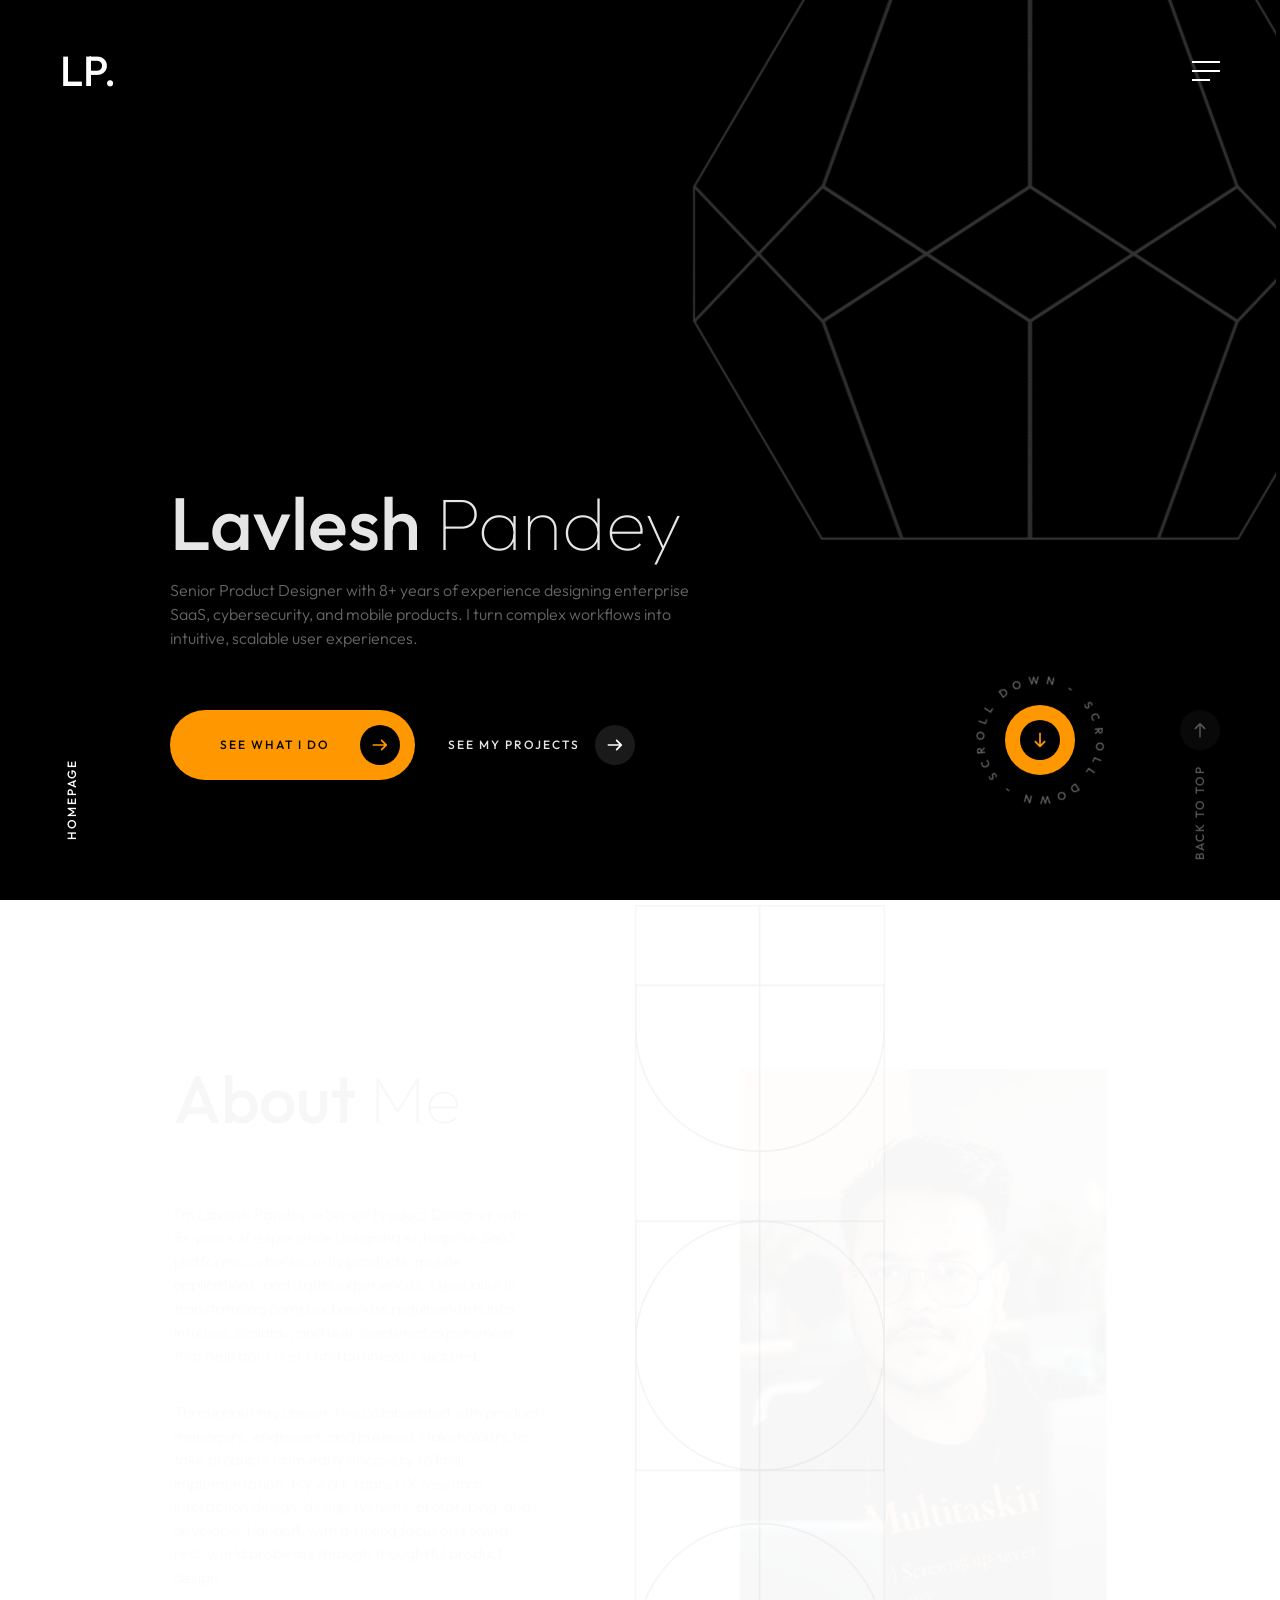
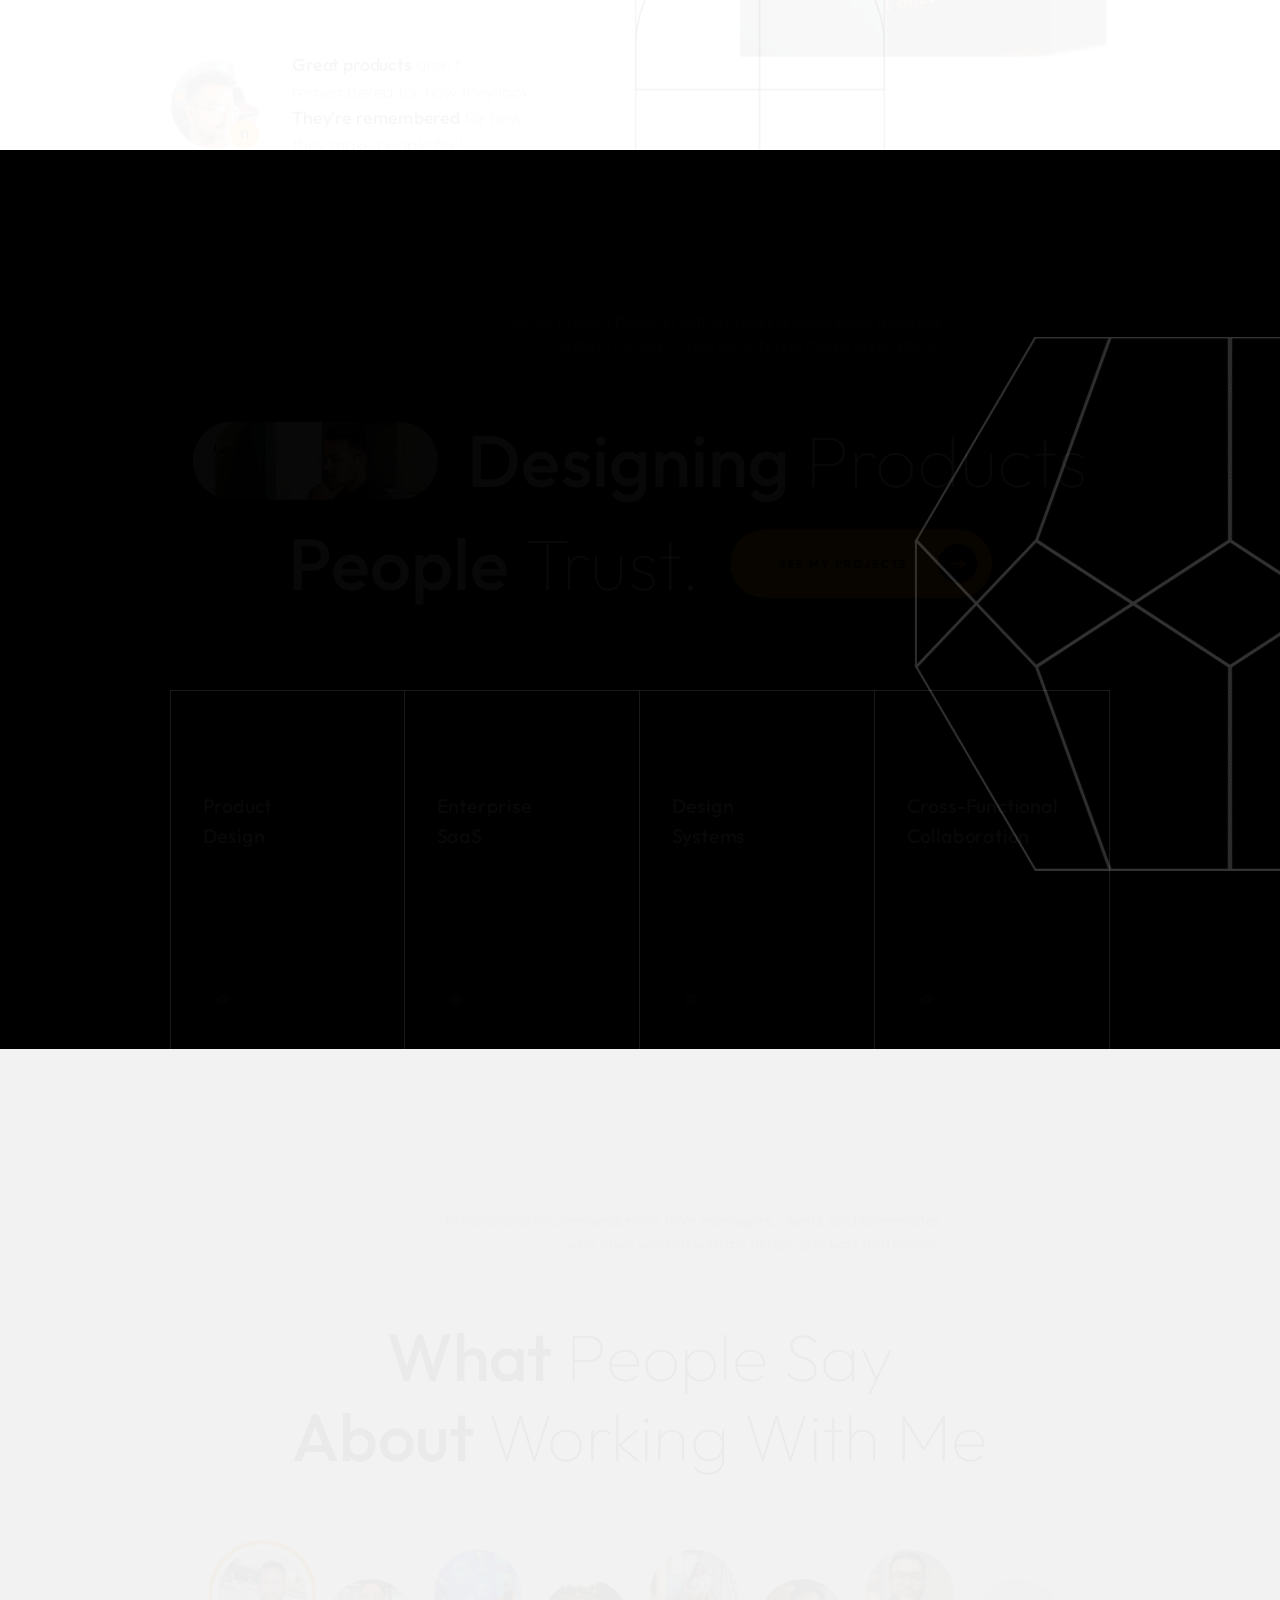
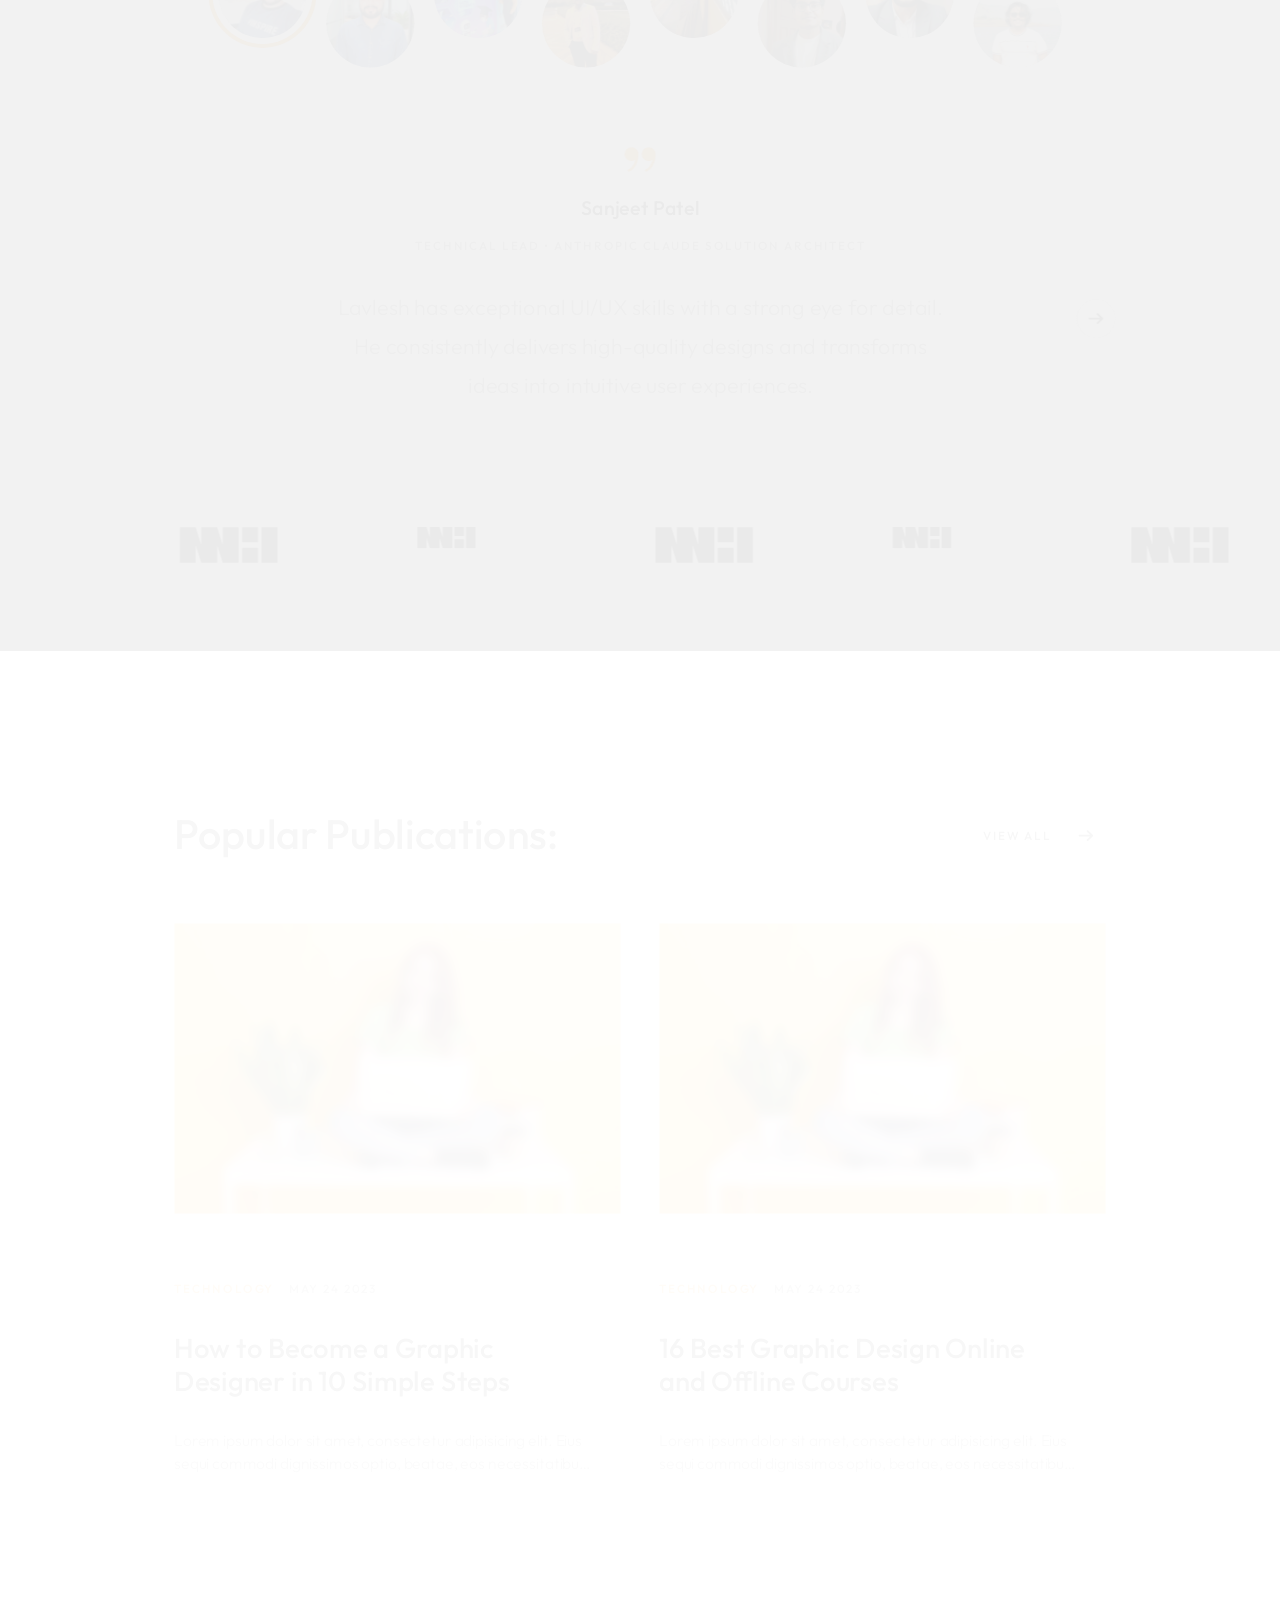
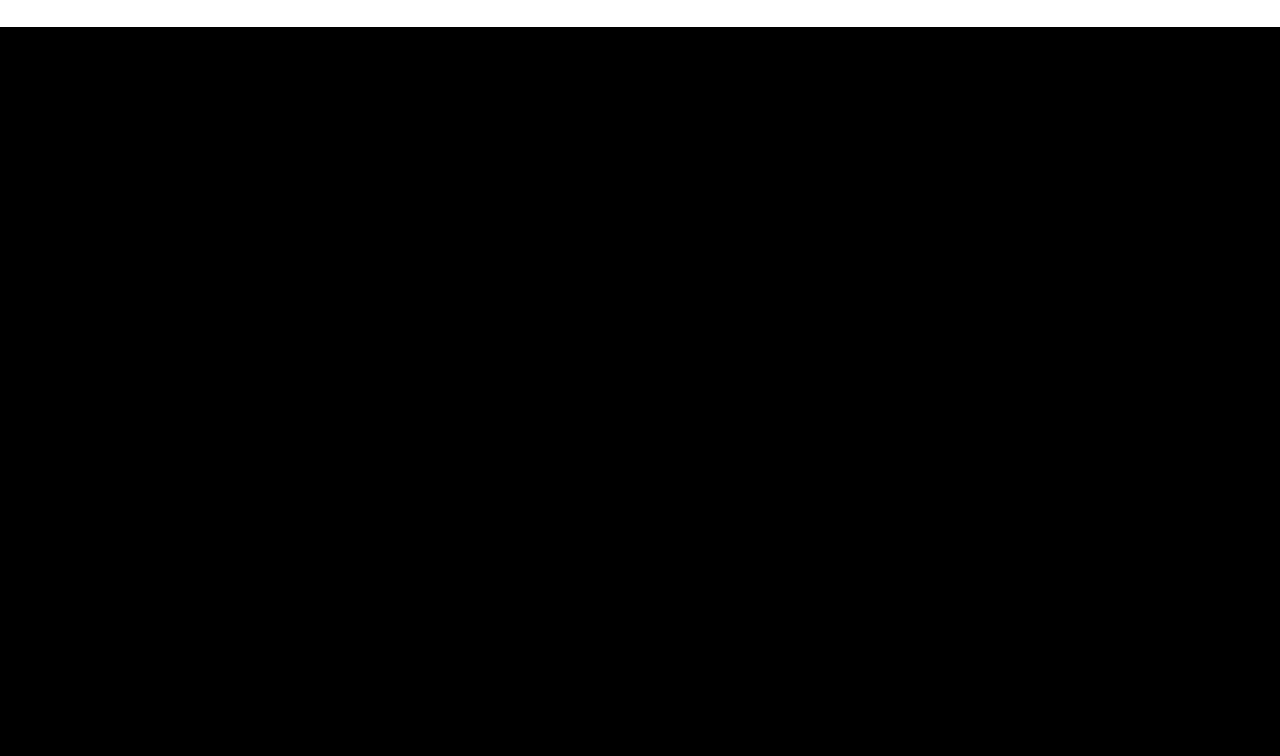
==== index.html @ 86b77606 "Updated portfolio" ====
<!DOCTYPE html>
<html lang="zxx">

<head>

    <meta charset="UTF-8">
    <meta name="viewport" content="width=device-width, initial-scale=1.0">
    <meta http-equiv="X-UA-Compatible" content="ie=edge">

    <!-- bootstrap grid css -->
    <link rel="stylesheet" href="css/plugins/bootstrap-grid.css">
    <!-- font awesome css -->
    <link rel="stylesheet" href="css/plugins/font-awesome.min.css">
    <!-- swiper css -->
    <link rel="stylesheet" href="css/plugins/swiper.min.css">
    <!-- fancybox css -->
    <link rel="stylesheet" href="css/plugins/fancybox.min.css">
    <!-- Lavlesh Pandey scss -->
    <link rel="stylesheet" href="css/style.css">
    <!-- page name -->
    <title>Lavlesh Pandey</title>

</head>

<body>

    <!-- wrapper -->
    <div class="mil-wrapper" id="top">

        <!-- cursor -->
        <div class="mil-ball">
            <span class="mil-icon-1">
                <svg viewBox="0 0 128 128">
                    <path d="M106.1,41.9c-1.2-1.2-3.1-1.2-4.2,0c-1.2,1.2-1.2,3.1,0,4.2L116.8,61H11.2l14.9-14.9c1.2-1.2,1.2-3.1,0-4.2	c-1.2-1.2-3.1-1.2-4.2,0l-20,20c-1.2,1.2-1.2,3.1,0,4.2l20,20c0.6,0.6,1.4,0.9,2.1,0.9s1.5-0.3,2.1-0.9c1.2-1.2,1.2-3.1,0-4.2	L11.2,67h105.5l-14.9,14.9c-1.2,1.2-1.2,3.1,0,4.2c0.6,0.6,1.4,0.9,2.1,0.9s1.5-0.3,2.1-0.9l20-20c1.2-1.2,1.2-3.1,0-4.2L106.1,41.9	z" />
                </svg>
            </span>
            <div class="mil-more-text">More</div>
            <div class="mil-choose-text">Сhoose</div>
        </div>
        <!-- cursor end -->

        <!-- preloader -->
        <!-- <div class="mil-preloader">
            <div class="mil-preloader-animation">
                <div class="mil-pos-abs mil-animation-1">
                    <p class="mil-h3 mil-muted mil-thin">Pioneering</p>
                    <p class="mil-h3 mil-muted">Creative</p>
                    <p class="mil-h3 mil-muted mil-thin">Excellence</p>
                </div>
                <div class="mil-pos-abs mil-animation-2">
                    <div class="mil-reveal-frame">
                        <p class="mil-reveal-box"></p>
                        <p class="mil-h3 mil-muted mil-thin">Lavlesh Pandey</p>
                    </div>
                </div>
            </div>
        </div> -->
        <!-- preloader end -->

        <!-- scrollbar progress -->
        <div class="mil-progress-track">
            <div class="mil-progress"></div>
        </div>
        <!-- scrollbar progress end -->

        <!-- menu -->
        <div class="mil-menu-frame">
            <!-- frame clone -->
            <div class="mil-frame-top">
                <a href="index.html" class="mil-logo">LP.</a>
                <div class="mil-menu-btn">
                    <span></span>
                </div>
            </div>
            <!-- frame clone end -->
            <div class="container">
                <div class="mil-menu-content">
                    <div class="row">
                        <div class="col-xl-5">

                            <nav class="mil-main-menu" id="swupMenu">
                                <ul>
                                    <li class="mil-has-children mil-active">
                                        <a href="#.">Homepage</a>
                                        <!-- <ul>
                                            <li><a href="index.html">Landing page</a></li>
                                            <li><a href="home-2.html">Personal</a></li>
                                            <li><a href="portfolio-3.html">Portfolio slider</a></li>
                                        </ul> -->
                                    </li>
                                    <li class="mil-has-children">
                                        <a href="portfolio-1.html">Portfolio</a>
                                        <!-- <ul>
                                            <li><a href="portfolio-1.html">Grid type 1</a></li>
                                            <li><a href="portfolio-2.html">Grid type 2</a></li>
                                            <li><a href="portfolio-3.html">Slider</a></li>
                                        </ul> -->
                                    </li>
                                    <li class="mil-has-children">
                                        <a href=""services.html">See What i do</a>
                                        <!-- <ul>
                                            <li><a href="services.html">Services List</a></li>
                                            <li><a href="service.html">Single service</a></li>
                                        </ul> -->
                                    </li>
                                    <li class="mil-has-children">
                                        <a href="#.">Newsletter</a>
                                        <ul>
                                            <li><a href="blog.html">Blog List</a></li>
                                            <li><a href="publication.html">Publication</a></li>
                                        </ul>
                                    </li>
                                    <li class="mil-has-children">
                                        <a href="contact.html">Contact</a>
                                        <!-- <ul>
                                            <li><a href="team.html">Team</a></li>
                                            <li><a href="contact.html">Contact</a></li>
                                            <li><a href="404.html">404</a></li>
                                        </ul> -->
                                    </li>
                                </ul>
                            </nav>

                        </div>
                        <div class="col-xl-7">

                            <div class="mil-menu-right-frame">
                                <div class="mil-animation-in">
                                    <div class="mil-animation-frame">
                                        <div class="mil-animation mil-position-1 mil-scale" data-value-1="2" data-value-2="2"></div>
                                    </div>
                                </div>
                                <div class="mil-menu-right">
                                    <div class="row">
                                        <div class="col-lg-8 mil-mb-60">

                                            <h6 class="mil-muted mil-mb-30">Projects</h6>

                                            <ul class="mil-menu-list">
                                                <li><a href="project-1.html" class="mil-light-soft">Interior design studio</a></li>
                                                <li><a href="project-2.html" class="mil-light-soft">Home Security Camera</a></li>
                                                <li><a href="project-3.html" class="mil-light-soft">Kemia Honest Skincare</a></li>
                                                <li><a href="project-4.html" class="mil-light-soft">Cascade of Lava</a></li>
                                                <li><a href="project-5.html" class="mil-light-soft">Air Pro by Molekule</a></li>
                                                <li><a href="project-6.html" class="mil-light-soft">Tony's Chocolonely</a></li>
                                            </ul>

                                        </div>
                                        <div class="col-lg-4 mil-mb-60">

                                            <h6 class="mil-muted mil-mb-30">Useful links</h6>

                                            <ul class="mil-menu-list">
                                                <li><a href="#." class="mil-light-soft">Privacy Policy</a></li>
                                                <li><a href="#." class="mil-light-soft">Terms and conditions</a></li>
                                                <li><a href="#." class="mil-light-soft">Cookie Policy</a></li>
                                                <li><a href="#." class="mil-light-soft">Careers</a></li>
                                            </ul>

                                        </div>
                                    </div>
                                    <div class="mil-divider mil-mb-60"></div>
                                    <div class="row justify-content-between">

                                        <div class="col-lg-4 mil-mb-60">

                                            <h6 class="mil-muted mil-mb-30">Canada</h6>

                                            <p class="mil-light-soft mil-up">71 South Los Carneros Road, California <span class="mil-no-wrap">+51 174 705 812</span></p>

                                        </div>
                                        <div class="col-lg-4 mil-mb-60">

                                            <h6 class="mil-muted mil-mb-30">Germany</h6>

                                            <p class="mil-light-soft">Leehove 40, 2678 MC De Lier, Netherlands <span class="mil-no-wrap">+31 174 705 811</span></p>

                                        </div>
                                    </div>
                                </div>
                            </div>

                        </div>
                    </div>
                </div>
            </div>
        </div>
        <!-- menu -->
        
        <!-- curtain -->
        <div class="mil-curtain"></div>
        <!-- curtain end -->

        <!-- frame -->
        <div class="mil-frame">
            <div class="mil-frame-top">
                <a href="index.html" class="mil-logo">LP.</a>
                <div class="mil-menu-btn">
                    <span></span>
                </div>
            </div>
            <div class="mil-frame-bottom">
                <div class="mil-current-page"></div>
                <div class="mil-back-to-top">
                    <a href="#top" class="mil-link mil-dark mil-arrow-place">
                        <span>Back to top</span>
                    </a>
                </div>
            </div>
        </div>
        <!-- frame end -->

        <!-- content -->
        <div class="mil-content">
            <div id="swupMain" class="mil-main-transition">

                <!-- banner -->
                <section class="mil-banner mil-dark-bg">
                    <div class="mi-invert-fix">
                        <div class="mil-animation-frame">
                            <div class="mil-animation mil-position-1 mil-scale" data-value-1="7" data-value-2="1.6"></div>
                            <div class="mil-animation mil-position-2 mil-scale" data-value-1="4" data-value-2="1"></div>
                            <div class="mil-animation mil-position-3 mil-scale" data-value-1="1.2" data-value-2=".1"></div>
                        </div>

                        <div class="mil-gradient"></div>

                        <div class="container">
                            <div class="mil-banner-content mil-up">

                                <h1 class="mil-muted mil-mb-10">Lavlesh <span class="mil-thin">Pandey</span></h1>
                                <div class="row">
                                    <div class="col-md-7 col-lg-7">

                                        <p class="mil-light-soft mil-mb-60">Senior Product Designer with 8+ years of experience designing enterprise SaaS, cybersecurity, and mobile products. I turn complex workflows into intuitive, scalable user experiences.</p>

                                    </div>
                                </div>

                                <a href="services.html" class="mil-button mil-arrow-place mil-btn-space">
                                    <span>See What I Do</span>
                                </a>

                                <a href="portfolio-1.html" class="mil-link mil-muted mil-arrow-place">
                                    <span>See My Projects</span>
                                </a>

                                <div class="mil-circle-text">
                                    <svg version="1.1" xmlns="http://www.w3.org/2000/svg" xmlns:xlink="http://www.w3.org/1999/xlink" x="0px" y="0px" viewBox="0 0 300 300" enable-background="new 0 0 300 300" xml:space="preserve" class="mil-ct-svg mil-rotate" data-value="360">
                                        <defs>
                                            <path id="circlePath" d="M 150, 150 m -60, 0 a 60,60 0 0,1 120,0 a 60,60 0 0,1 -120,0 " />
                                        </defs>
                                        <circle cx="150" cy="100" r="75" fill="none" />
                                        <g>
                                            <use xlink:href="#circlePath" fill="none" />
                                            <text style="letter-spacing: 6.5px">
                                                <!-- circle text -->
                                                <textPath xlink:href="#circlePath">Scroll down - Scroll down - </textPath>
                                            </text>
                                        </g>
                                    </svg>
                                    <a href="#about" class="mil-button mil-arrow-place mil-icon-button mil-arrow-down"></a>
                                </div>

                            </div>
                        </div>
                    </div>
                </section>
                <!-- banner end -->

                <!-- about -->
                <section id="about">
                    <div class="container mil-p-120-30">
                        <div class="row justify-content-between align-items-center">
                            <div class="col-lg-6 col-xl-5">

                                <div class="mil-mb-70">
                                    <h2 class="mil-up mil-mb-60">About <span class="mil-thin">Me</span></h2>
                                    <p class="mil-up mil-mb-30">I'm Lavlesh Pandey, a Senior Product Designer with 8+ years of experience designing enterprise SaaS platforms, cybersecurity products, mobile applications, and digital experiences. I specialize in transforming complex business requirements into intuitive, scalable, and user-centered experiences that help both users and businesses succeed.</p>

                                    <p class="mil-up mil-mb-60">Throughout my career, I've collaborated with product managers, engineers, and business stakeholders to take products from early discovery to final implementation. My work spans UX research, interaction design, design systems, prototyping, and developer handoff, with a strong focus on solving real-world problems through thoughtful product design.</p>

                                    <div class="mil-about-quote">
                                        <div class="mil-avatar mil-up">
                                            <img src="img/faces/customers/22.jpg" alt="Founder">
                                        </div>
                                        <h6 class="mil-quote mil-up">
    Great products <span class="mil-thin">aren't remembered for how they look.</span>
    They're remembered <span class="mil-thin">for how they make people feel.</span>
</h6>
                                    </div>
                                </div>

                            </div>
                            <div class="col-lg-5">

                                <div class="mil-about-photo mil-mb-90">
                                    <div class="mil-lines-place"></div>
                                    <div class="mil-up mil-img-frame" style="padding-bottom: 160%;">
                                        <img src="img/photo/1.jpg" alt="img" class="mil-scale" data-value-1="1" data-value-2="1.2">
                                    </div>
                                </div>

                            </div>
                        </div>
                    </div>
                </section>
                <!-- about end -->

                <!-- services -->
                <section class="mil-dark-bg">
                    <div class="mi-invert-fix">
                        <div class="mil-animation-frame">
                            <div class="mil-animation mil-position-1 mil-scale" data-value-1="2.4" data-value-2="1.4" style="top: 300px; right: -100px"></div>
                            <div class="mil-animation mil-position-2 mil-scale" data-value-1="2" data-value-2="1" style="left: 150px"></div>
                        </div>
                        <div class="container mil-p-120-0">

                            <div class="mil-mb-120">
                                <div class="row">
                                    <div class="col-lg-10">

                                        <span class="mil-suptitle mil-light-soft mil-suptitle-right mil-up">Senior Product Designer with 8+ years of experience designing <br> enterprise SaaS, cybersecurity and mobile applications.</span>

                                    </div>
                                </div>

                                <div class="mil-complex-text justify-content-center mil-up mil-mb-15">

                                    <span class="mil-text-image"><img src="img/photo/2.jpg" alt="team"></span>
                                    <h2 class="mil-h1 mil-muted mil-center">Designing <span class="mil-thin">Products</span></h2>

                                </div>
                                <div class="mil-complex-text justify-content-center mil-up">

                                    <h2 class="mil-h1 mil-muted mil-center">People <span class="mil-thin">Trust.</span></h2>
                                    <a href="services.html" class="mil-services-button mil-button mil-arrow-place"><span>SEE MY PROJECTS</span></a>

                                </div>
                            </div>

                            <div class="row mil-services-grid m-0">

    <div class="col-md-6 col-lg-3 mil-services-grid-item p-0">

        <a href="skills.html" class="mil-service-card-sm mil-up">
            <h5 class="mil-muted mil-mb-30">Product <br>Design</h5>
            <p class="mil-light-soft mil-mb-30">
                Transforming complex business requirements into intuitive, user-centered digital products that balance user needs with business goals.
            </p>
            <div class="mil-button mil-icon-button-sm mil-arrow-place"></div>
        </a>

    </div>

    <div class="col-md-6 col-lg-3 mil-services-grid-item p-0">

        <a href="skills.html" class="mil-service-card-sm mil-up">
            <h5 class="mil-muted mil-mb-30">Enterprise <br>SaaS</h5>
            <p class="mil-light-soft mil-mb-30">
                Designing scalable dashboards, monitoring platforms, and enterprise applications focused on clarity, efficiency, and decision-making.
            </p>
            <div class="mil-button mil-icon-button-sm mil-arrow-place"></div>
        </a>

    </div>

    <div class="col-md-6 col-lg-3 mil-services-grid-item p-0">

        <a href="skills.html" class="mil-service-card-sm mil-up">
            <h5 class="mil-muted mil-mb-30">Design <br>Systems</h5>
            <p class="mil-light-soft mil-mb-30">
                Building reusable components and scalable design foundations that improve consistency, collaboration, and development speed.
            </p>
            <div class="mil-button mil-icon-button-sm mil-arrow-place"></div>
        </a>

    </div>

    <div class="col-md-6 col-lg-3 mil-services-grid-item p-0">

        <a href="skills.html" class="mil-service-card-sm mil-up">
            <h5 class="mil-muted mil-mb-30">Cross-Functional <br>Collaboration</h5>
            <p class="mil-light-soft mil-mb-30">
                Working closely with product managers, engineers, and stakeholders to transform ideas into production-ready digital experiences.
            </p>
            <div class="mil-button mil-icon-button-sm mil-arrow-place"></div>
        </a>

    </div>

</div>
                        </div>
                    </div>
                </section>
                <!-- services end -->

                <!-- reviews -->
                <section class="mil-soft-bg">
                    <div class="container mil-p-120-120">

                        <div class="row">
                            <div class="col-lg-10">

                                <span class="mil-suptitle mil-suptitle-right mil-suptitle-dark mil-up">Professional recommendations from managers, clients, and teammates <br>
who have worked with me across products and teams.</span>

                            </div>
                        </div>

                        <h2 class="mil-center mil-up mil-mb-60">What <span class="mil-thin">People Say</span> <br>About <span class="mil-thin">Working With Me</span></h2>

                        <div class="mil-revi-pagination mil-up mil-mb-60"></div>

                        <div class="row mil-relative justify-content-center">
                            <div class="col-lg-8">

                                <div class="mil-slider-nav mil-soft mil-reviews-nav mil-up">
                                    <div class="mil-slider-arrow mil-prev mil-revi-prev mil-arrow-place"></div>
                                    <div class="mil-slider-arrow mil-revi-next mil-arrow-place"></div>
                                </div>

                                <svg xmlns="http://www.w3.org/2000/svg" viewBox="0 0 48 48" class="mil-quote-icon mil-up">
                                    <path d="M 13.5 10 A 8.5 8.5 0 0 0 13.5 27 A 8.5 8.5 0 0 0 18.291016 25.519531 C 17.422273 29.222843 15.877848 31.803343 14.357422 33.589844 C 12.068414 36.279429 9.9433594 37.107422 9.9433594 37.107422 A 1.50015 1.50015 0 1 0 11.056641 39.892578 C 11.056641 39.892578 13.931586 38.720571 16.642578 35.535156 C 19.35357 32.349741 22 27.072581 22 19 A 1.50015 1.50015 0 0 0 21.984375 18.78125 A 8.5 8.5 0 0 0 13.5 10 z M 34.5 10 A 8.5 8.5 0 0 0 34.5 27 A 8.5 8.5 0 0 0 39.291016 25.519531 C 38.422273 29.222843 36.877848 31.803343 35.357422 33.589844 C 33.068414 36.279429 30.943359 37.107422 30.943359 37.107422 A 1.50015 1.50015 0 1 0 32.056641 39.892578 C 32.056641 39.892578 34.931586 38.720571 37.642578 35.535156 C 40.35357 32.349741 43 27.072581 43 19 A 1.50015 1.50015 0 0 0 42.984375 18.78125 A 8.5 8.5 0 0 0 34.5 10 z" fill="#000000" />
                                </svg>

                               <div class="swiper-container mil-reviews-slider">
    <div class="swiper-wrapper">

        <!-- Sanjeet Patel -->
        <div class="swiper-slide">
            <div class="mil-review-frame mil-center" data-swiper-parallax="-200" data-swiper-parallax-opacity="0">
                <h5 class="mil-up mil-mb-10">Sanjeet Patel</h5>
                <p class="mil-mb-5 mil-upper mil-up mil-mb-30">
                    Technical Lead • Anthropic Claude Solution Architect
                </p>

                <a href="https://linkedin.com/in/REPLACE_SANJEET_LINK"
                   target="_blank"
                   class="mil-review-link">

                    <p class="mil-text-xl mil-up">
                        Lavlesh has exceptional UI/UX skills with a strong eye for detail.
                        He consistently delivers high-quality designs and transforms ideas
                        into intuitive user experiences.
                    </p>

                </a>
            </div>
        </div>

        <!-- Praveen Dhakad -->
        <div class="swiper-slide">
            <div class="mil-review-frame mil-center" data-swiper-parallax="-200" data-swiper-parallax-opacity="0">
                <h5 class="mil-up mil-mb-10">Praveen Dhakad</h5>
                <p class="mil-mb-5 mil-upper mil-up mil-mb-30">
                    Engineering Head • C9LAB
                </p>

                <a href="https://linkedin.com/in/REPLACE_PRAVEEN_LINK"
                   target="_blank"
                   class="mil-review-link">

                    <p class="mil-text-xl mil-up">
                        Lavlesh combines creativity with smart design thinking and strong teamwork.
                        He takes ownership, solves problems, and consistently delivers impressive results.
                    </p>

                </a>
            </div>
        </div>

        <!-- Netram Patel -->
        <div class="swiper-slide">
            <div class="mil-review-frame mil-center" data-swiper-parallax="-200" data-swiper-parallax-opacity="0">
                <h5 class="mil-up mil-mb-10">Netram Patel</h5>
                <p class="mil-mb-5 mil-upper mil-up mil-mb-30">
                    Founder • EdTech
                </p>

                <a href="https://linkedin.com/in/REPLACE_NETRAM_LINK"
                   target="_blank"
                   class="mil-review-link">

                    <p class="mil-text-xl mil-up">
                        Lavlesh is a phenomenal UI/UX designer with exceptional dedication
                        and technical expertise. His professionalism makes him a valuable team member.
                    </p>

                </a>
            </div>
        </div>

        <!-- Aman Kushwah -->
        <div class="swiper-slide">
            <div class="mil-review-frame mil-center" data-swiper-parallax="-200" data-swiper-parallax-opacity="0">
                <h5 class="mil-up mil-mb-10">Aman Kushwah</h5>
                <p class="mil-mb-5 mil-upper mil-up mil-mb-30">
                    Product Manager • C9LAB
                </p>

                <a href="https://linkedin.com/in/REPLACE_AMAN_LINK"
                   target="_blank"
                   class="mil-review-link">

                    <p class="mil-text-xl mil-up">
                        Lavlesh consistently delivers high-quality designs while meeting deadlines.
                        His creativity and commitment make him a dependable designer.
                    </p>

                </a>
            </div>
        </div>

        <!-- Sneha Sidharth -->
        <div class="swiper-slide">
            <div class="mil-review-frame mil-center" data-swiper-parallax="-200" data-swiper-parallax-opacity="0">
                <h5 class="mil-up mil-mb-10">Sneha Sidharth</h5>
                <p class="mil-mb-5 mil-upper mil-up mil-mb-30">
                    Project Manager
                </p>

                <a href="https://linkedin.com/in/REPLACE_SNEHA_LINK"
                   target="_blank"
                   class="mil-review-link">

                    <p class="mil-text-xl mil-up">
                        Lavlesh quickly took ownership of the project and delivered efficient,
                        user-friendly interaction designs. He is hardworking and highly reliable.
                    </p>

                </a>
            </div>
        </div>

        <!-- Akash Gautam -->
        <div class="swiper-slide">
            <div class="mil-review-frame mil-center" data-swiper-parallax="-200" data-swiper-parallax-opacity="0">
                <h5 class="mil-up mil-mb-10">Akash Gautam</h5>
                <p class="mil-mb-5 mil-upper mil-up mil-mb-30">
                    Business Development Associate
                </p>

                <a href="https://linkedin.com/in/REPLACE_AKASH_LINK"
                   target="_blank"
                   class="mil-review-link">

                    <p class="mil-text-xl mil-up">
                        Working with Lavlesh was a great experience. He consistently delivered
                        beyond expectations with professionalism and dedication.
                    </p>

                </a>
            </div>
        </div>

        <!-- Harshit Kumar Gupta -->
        <div class="swiper-slide">
            <div class="mil-review-frame mil-center" data-swiper-parallax="-200" data-swiper-parallax-opacity="0">
                <h5 class="mil-up mil-mb-10">Harshit Kumar Gupta</h5>
                <p class="mil-mb-5 mil-upper mil-up mil-mb-30">
                    Client • Aforro
                </p>

                <a href="https://linkedin.com/in/REPLACE_HARSHIT_LINK"
                   target="_blank"
                   class="mil-review-link">

                    <p class="mil-text-xl mil-up">
                        Lavlesh is a talented and approachable UI/UX designer who welcomes
                        feedback and consistently delivers quality work.
                    </p>

                </a>
            </div>
        </div>

        <!-- Gaurav Sharma -->
        <div class="swiper-slide">
            <div class="mil-review-frame mil-center" data-swiper-parallax="-200" data-swiper-parallax-opacity="0">
                <h5 class="mil-up mil-mb-10">Gaurav Sharma</h5>
                <p class="mil-mb-5 mil-upper mil-up mil-mb-30">
                    Founder
                </p>

                <a href="https://linkedin.com/in/REPLACE_GAURAV_LINK"
                   target="_blank"
                   class="mil-review-link">

                    <p class="mil-text-xl mil-up">
                        Lavlesh delivered outstanding work on multiple projects.
                        I would confidently recommend him for future UI/UX projects.
                    </p>

                </a>
            </div>
        </div>

    </div>
</div>

                            </div>
                        </div>

                    </div>
                </section>
                <!-- reviews end -->

                <!-- partners -->
                <div class="mil-soft-bg">
                    <div class="container mil-p-0-120">

                        <div class="swiper-container mil-infinite-show mil-up">
                            <div class="swiper-wrapper">
                                <div class="swiper-slide">
                                    <a href="#." class="mil-partner-frame" style="width: 60px;"><img src="img/partners/1.svg" alt="logo"></a>
                                </div>
                                <div class="swiper-slide">
                                    <a href="#." class="mil-partner-frame" style="width: 100px;"><img src="img/partners/2.svg" alt="logo"></a>
                                </div>
                                <div class="swiper-slide">
                                    <a href="#." class="mil-partner-frame" style="width: 60px;"><img src="img/partners/1.svg" alt="logo"></a>
                                </div>
                                <div class="swiper-slide">
                                    <a href="#." class="mil-partner-frame" style="width: 100px;"><img src="img/partners/2.svg" alt="logo"></a>
                                </div>
                            </div>
                        </div>

                    </div>
                </div>
                <!-- partners end -->

                <!-- blog -->
                <section>
                    <div class="container mil-p-120-60">
                        <div class="row align-items-center mil-mb-30">
                            <div class="col-lg-6 mil-mb-30">
                                <h3 class="mil-up">Popular Publications:</h3>
                            </div>
                            <div class="col-lg-6 mil-mb-30">
                                <div class="mil-adaptive-right mil-up">
                                    <a href="blog.html" class="mil-link mil-dark mil-arrow-place">
                                        <span>View all</span>
                                    </a>
                                </div>
                            </div>
                        </div>
                        <div class="row">
                            <div class="col-lg-6">

                                <a href="publication.html" class="mil-blog-card mil-mb-60">
                                    <div class="mil-cover-frame mil-up">
                                        <img src="img/blog/1.jpg" alt="cover">
                                    </div>
                                    <div class="mil-post-descr">
                                        <div class="mil-labels mil-up mil-mb-30">
                                            <div class="mil-label mil-upper mil-accent">TECHNOLOGY</div>
                                            <div class="mil-label mil-upper">may 24 2023</div>
                                        </div>
                                        <h4 class="mil-up mil-mb-30">How to Become a Graphic Designer in 10 Simple Steps</h4>
                                        <p class="mil-post-text mil-up mil-mb-30">Lorem ipsum dolor sit amet, consectetur adipisicing elit. Eius sequi commodi dignissimos optio, beatae, eos necessitatibus nisi. Nam cupiditate consectetur nostrum qui! Repellat natus nulla, nisi aliquid, asperiores impedit tempora sequi est reprehenderit cumque explicabo, dictLP. Rem nihil ullam totam ea voluptas quibusdam repudiandae id ut at iure! Totam, a!</p>
                                        <div class="mil-link mil-dark mil-arrow-place mil-up">
                                            <span>Read more</span>
                                        </div>
                                    </div>
                                </a>

                            </div>
                            <div class="col-lg-6">

                                <a href="publication.html" class="mil-blog-card mil-mb-60">
                                    <div class="mil-cover-frame mil-up">
                                        <img src="img/blog/2.jpg" alt="cover">
                                    </div>
                                    <div class="mil-post-descr">
                                        <div class="mil-labels mil-up mil-mb-30">
                                            <div class="mil-label mil-upper mil-accent">TECHNOLOGY</div>
                                            <div class="mil-label mil-upper">may 24 2023</div>
                                        </div>
                                        <h4 class="mil-up mil-mb-30">16 Best Graphic Design Online and Offline Courses</h4>
                                        <p class="mil-post-text mil-up mil-mb-30">Lorem ipsum dolor sit amet, consectetur adipisicing elit. Eius sequi commodi dignissimos optio, beatae, eos necessitatibus nisi. Nam cupiditate consectetur nostrum qui! Repellat natus nulla, nisi aliquid, asperiores impedit tempora sequi est reprehenderit cumque explicabo, dictLP. Rem nihil ullam totam ea voluptas quibusdam repudiandae id ut at iure! Totam, a!</p>
                                        <div class="mil-link mil-dark mil-arrow-place mil-up">
                                            <span>Read more</span>
                                        </div>
                                    </div>
                                </a>

                            </div>
                        </div>
                    </div>
                </section>
                <!-- blog end -->

                <!-- footer -->
                <footer class="mil-dark-bg">
                    <div class="mi-invert-fix">
                        <div class="container mil-p-120-60">
                            <div class="row justify-content-between">
                                <div class="col-md-4 col-lg-4 mil-mb-60">

                                    <div class="mil-muted mil-logo mil-up mil-mb-30">Lavlesh Pandey.</div>

                                    <p class="mil-light-soft mil-up mil-mb-30">Subscribe our newsletter:</p>

                                    <form class="mil-subscribe-form mil-up">
                                        <input type="text" placeholder="Enter our email">
                                        <button type="submit" class="mil-button mil-icon-button-sm mil-arrow-place"></button>
                                    </form>

                                </div>
                                <div class="col-md-7 col-lg-6">
                                    <div class="row justify-content-end">
                                        <div class="col-md-6 col-lg-7">

                                            <nav class="mil-footer-menu mil-mb-60">
                                                <ul>
                                                    <li class="mil-up mil-active">
                                                        <a href="index.html">Home</a>
                                                    </li>
                                                    <li class="mil-up">
                                                        <a href="portfolio-1.html">Portfolio</a>
                                                    </li>
                                                    <li class="mil-up">
                                                        <a href="services.html">Services</a>
                                                    </li>
                                                    <li class="mil-up">
                                                        <a href="contact.html">Contact</a>
                                                    </li>
                                                    <li class="mil-up">
                                                        <a href="blog.html">Blog</a>
                                                    </li>
                                                </ul>
                                            </nav>

                                        </div>
                                        <div class="col-md-6 col-lg-5">

                                            <ul class="mil-menu-list mil-up mil-mb-60">
                                                <li><a href="#." class="mil-light-soft">Privacy Policy</a></li>
                                                <li><a href="#." class="mil-light-soft">Terms and conditions</a></li>
                                                <li><a href="#." class="mil-light-soft">Cookie Policy</a></li>
                                                <li><a href="#." class="mil-light-soft">Careers</a></li>
                                            </ul>

                                        </div>
                                    </div>
                                </div>
                            </div>

                            <div class="row justify-content-between flex-sm-row-reverse">
                                <div class="col-md-7 col-lg-6">

                                    <div class="row justify-content-between">

                                        <div class="col-md-6 col-lg-5 mil-mb-60">

                                            <h6 class="mil-muted mil-up mil-mb-30">Canada</h6>

                                            <p class="mil-light-soft mil-up">71 South Los Carneros Road, California <span class="mil-no-wrap">+51 174 705 812</span></p>

                                        </div>
                                        <div class="col-md-6 col-lg-5 mil-mb-60">

                                            <h6 class="mil-muted mil-up mil-mb-30">Germany</h6>

                                            <p class="mil-light-soft mil-up">Leehove 40, 2678 MC De Lier, Netherlands <span class="mil-no-wrap">+31 174 705 811</span></p>

                                        </div>
                                    </div>

                                </div>
                                <div class="col-md-4 col-lg-6 mil-mb-60">

                                    <div class="mil-vert-between">
                                        <div class="mil-mb-30">
                                            <ul class="mil-social-icons mil-up">
                                                <li><a href="#." target="_blank" class="social-icon"> <i class="far fa-circle"></i></a></li>
                                                <li><a href="#." target="_blank" class="social-icon"> <i class="far fa-circle"></i></a></li>
                                                <li><a href="#." target="_blank" class="social-icon"> <i class="far fa-circle"></i></a></li>
                                                <li><a href="#." target="_blank" class="social-icon"> <i class="far fa-circle"></i></a></li>
                                            </ul>
                                        </div>
                                        <p class="mil-light-soft mil-up">© Copyright 2023 - Mil. All Rights Reserved.</p>
                                    </div>

                                </div>
                            </div>
                        </div>
                    </div>
                </footer>
                <!-- footer end -->

                <!-- hidden elements -->
                <div class="mil-hidden-elements">
                    <div class="mil-dodecahedron">
                        <div class="mil-pentagon">
                            <div></div>
                            <div></div>
                            <div></div>
                            <div></div>
                            <div></div>
                        </div>
                        <div class="mil-pentagon">
                            <div></div>
                            <div></div>
                            <div></div>
                            <div></div>
                            <div></div>
                        </div>
                        <div class="mil-pentagon">
                            <div></div>
                            <div></div>
                            <div></div>
                            <div></div>
                            <div></div>
                        </div>
                        <div class="mil-pentagon">
                            <div></div>
                            <div></div>
                            <div></div>
                            <div></div>
                            <div></div>
                        </div>
                        <div class="mil-pentagon">
                            <div></div>
                            <div></div>
                            <div></div>
                            <div></div>
                            <div></div>
                        </div>
                        <div class="mil-pentagon">
                            <div></div>
                            <div></div>
                            <div></div>
                            <div></div>
                            <div></div>
                        </div>
                        <div class="mil-pentagon">
                            <div></div>
                            <div></div>
                            <div></div>
                            <div></div>
                            <div></div>
                        </div>
                        <div class="mil-pentagon">
                            <div></div>
                            <div></div>
                            <div></div>
                            <div></div>
                            <div></div>
                        </div>
                        <div class="mil-pentagon">
                            <div></div>
                            <div></div>
                            <div></div>
                            <div></div>
                            <div></div>
                        </div>
                        <div class="mil-pentagon">
                            <div></div>
                            <div></div>
                            <div></div>
                            <div></div>
                            <div></div>
                        </div>
                        <div class="mil-pentagon">
                            <div></div>
                            <div></div>
                            <div></div>
                            <div></div>
                            <div></div>
                        </div>
                        <div class="mil-pentagon">
                            <div></div>
                            <div></div>
                            <div></div>
                            <div></div>
                            <div></div>
                        </div>
                    </div>

                    <svg xmlns="http://www.w3.org/2000/svg" viewBox="0 0 24 24" class="mil-arrow">
                        <path d="M 14 5.3417969 C 13.744125 5.3417969 13.487969 5.4412187 13.292969 5.6367188 L 13.207031 5.7226562 C 12.816031 6.1136563 12.816031 6.7467188 13.207031 7.1367188 L 17.070312 11 L 4 11 C 3.448 11 3 11.448 3 12 C 3 12.552 3.448 13 4 13 L 17.070312 13 L 13.207031 16.863281 C 12.816031 17.254281 12.816031 17.887344 13.207031 18.277344 L 13.292969 18.363281 C 13.683969 18.754281 14.317031 18.754281 14.707031 18.363281 L 20.363281 12.707031 C 20.754281 12.316031 20.754281 11.682969 20.363281 11.292969 L 14.707031 5.6367188 C 14.511531 5.4412187 14.255875 5.3417969 14 5.3417969 z" />
                    </svg>

                    <svg width="250" viewBox="0 0 300 1404" fill="none" xmlns="http://www.w3.org/2000/svg" class="mil-lines">
                        <path fill-rule="evenodd" clip-rule="evenodd" d="M1 892L1 941H299V892C299 809.71 232.29 743 150 743C67.7096 743 1 809.71 1 892ZM0 942H300V892C300 809.157 232.843 742 150 742C67.1573 742 0 809.157 0 892L0 942Z" class="mil-move" />
                        <path fill-rule="evenodd" clip-rule="evenodd" d="M299 146V97L1 97V146C1 228.29 67.7096 295 150 295C232.29 295 299 228.29 299 146ZM300 96L0 96V146C0 228.843 67.1573 296 150 296C232.843 296 300 228.843 300 146V96Z" class="mil-move" />
                        <path fill-rule="evenodd" clip-rule="evenodd" d="M299 1H1V1403H299V1ZM0 0V1404H300V0H0Z" />
                        <path fill-rule="evenodd" clip-rule="evenodd" d="M150 -4.37115e-08L150 1404L149 1404L149 0L150 -4.37115e-08Z" />
                        <path fill-rule="evenodd" clip-rule="evenodd" d="M150 1324C232.29 1324 299 1257.29 299 1175C299 1092.71 232.29 1026 150 1026C67.7096 1026 1 1092.71 1 1175C1 1257.29 67.7096 1324 150 1324ZM150 1325C232.843 1325 300 1257.84 300 1175C300 1092.16 232.843 1025 150 1025C67.1573 1025 0 1092.16 0 1175C0 1257.84 67.1573 1325 150 1325Z" class="mil-move" />
                        <path fill-rule="evenodd" clip-rule="evenodd" d="M300 1175H0V1174H300V1175Z" class="mil-move" />
                        <path fill-rule="evenodd" clip-rule="evenodd" d="M150 678C232.29 678 299 611.29 299 529C299 446.71 232.29 380 150 380C67.7096 380 1 446.71 1 529C1 611.29 67.7096 678 150 678ZM150 679C232.843 679 300 611.843 300 529C300 446.157 232.843 379 150 379C67.1573 379 0 446.157 0 529C0 611.843 67.1573 679 150 679Z" class="mil-move" />
                        <path fill-rule="evenodd" clip-rule="evenodd" d="M299 380H1V678H299V380ZM0 379V679H300V379H0Z" class="mil-move" />
                    </svg>
                </div>
                <!-- hidden elements end -->

            </div>
        </div>
        <!-- content -->
    </div>
    <!-- wrapper end -->

    <!-- jQuery js -->
    <script src="js/plugins/jquery.min.js"></script>
    <!-- swup js -->
    <script src="js/plugins/swup.min.js"></script>
    <!-- swiper js -->
    <script src="js/plugins/swiper.min.js"></script>
    <!-- fancybox js -->
    <script src="js/plugins/fancybox.min.js"></script>
    <!-- gsap js -->
    <script src="js/plugins/gsap.min.js"></script>
    <!-- scroll smoother -->
    <script src="js/plugins/smooth-scroll.js"></script>
    <!-- scroll trigger js -->
    <script src="js/plugins/ScrollTrigger.min.js"></script>
    <!-- scroll to js -->
    <script src="js/plugins/ScrollTo.min.js"></script>
    <!-- Lavlesh Pandey js -->
    <script src="js/main.js"></script>

</body>

</html>
---- css/style.css ----
/* -------------------------------------------

Name: 		Ruizarch
Version:    1.0
Developer:	Nazar Miller (millerDigitalDesign)
Portfolio:  https://themeforest.net/user/millerdigitaldesign/portfolio?ref=MillerDigitalDesign

p.s. I am available for Freelance hire (UI design, web development). email: miller.themes@gmail.com

------------------------------------------- */
/*--------------------------------------------

1. common
    - main
    - typography
    - link
    - button
    - form
    - breadcrumbs
    - backgrounds
    - spaces
2. components
    - preloader
    - cursor
    - hidden elements
    - scrollbar
    - frame
    - menu button
    - menu 
    - banner
    - circle text
    - lines
    - dodecahedron
    - about
    - partners
    - services
    - team
    - social icons
    - revievs
    - blog
    - footer
    - portfolio
    - map
    - accordion
    - price
    - 404
    - images
    - page transitions


--------------------------------------------*/
@import url("https://fonts.googleapis.com/css2?family=Outfit:wght@100;200;300;400;500;600;700;800;900&display=swap");
@import url(https://cdnjs.cloudflare.com/ajax/libs/font-awesome/5.15.0/css/all.min.css);
/* -------------------------------------------

main

------------------------------------------- */
*,
*:before,
*:after {
  -webkit-box-sizing: border-box;
          box-sizing: border-box;
  padding: 0;
  margin: 0;
}

html,
body {
  padding: 0;
  margin: 0;
  font-family: "Outfit", sans-serif;
  font-size: 16px;
  font-weight: 300;
  color: rgba(0, 0, 0, 0.5);
  line-height: 150%;
  -ms-scroll-chaining: none;
      overscroll-behavior: none;
}
@media screen and (max-width: 768px) {
  html,
body {
    font-size: 15px;
  }
}

*::-moz-selection {
  color: inherit;
  background-color: transparent;
}

*::selection {
  color: inherit;
  background-color: transparent;
}

.mil-wrapper {
  position: relative;
  overflow: hidden;
  max-width: 100%;
}

.container {
  pointer-events: all;
}

.mil-relative {
  position: relative;
}

.mil-o-hidden {
  overflow: hidden;
}

.mil-flex {
  display: -webkit-box;
  display: -ms-flexbox;
  display: flex;
}

.mil-vert-between {
  display: -webkit-box;
  display: -ms-flexbox;
  display: flex;
  -webkit-box-orient: vertical;
  -webkit-box-direction: normal;
      -ms-flex-direction: column;
          flex-direction: column;
  -webkit-box-pack: justify;
      -ms-flex-pack: justify;
          justify-content: space-between;
  height: 100%;
}

@media screen and (max-width: 992px) {
  .mil-mobile-hidden {
    display: none;
  }
}

section {
  position: relative;
  overflow: hidden;
}

/* -------------------------------------------

typography

------------------------------------------- */
h1,
.mil-h1,
h2,
.mil-h12,
h3,
.mil-h3,
h4,
.mil-h4,
h5,
.mil-h5,
h6,
.mil-h6 {
  font-family: "Outfit", sans-serif;
  color: rgb(0, 0, 0);
  font-weight: 500;
  line-height: 120%;
}
@media screen and (max-width: 768px) {
  h1 br,
.mil-h1 br,
h2 br,
.mil-h12 br,
h3 br,
.mil-h3 br,
h4 br,
.mil-h4 br,
h5 br,
.mil-h5 br,
h6 br,
.mil-h6 br {
    display: none;
  }
}

h1,
.mil-h1 {
  font-size: 86px;
}
@media screen and (max-width: 1400px) {
  h1,
.mil-h1 {
    font-size: 74px;
  }
}
@media screen and (max-width: 1200px) {
  h1,
.mil-h1 {
    font-size: 72px;
  }
}
@media screen and (max-width: 992px) {
  h1,
.mil-h1 {
    font-size: 58px;
  }
}
@media screen and (max-width: 768px) {
  h1,
.mil-h1 {
    font-size: 34px;
  }
}

h2,
.mil-h2 {
  font-size: 68px;
  line-height: 120%;
}
@media screen and (max-width: 1200px) {
  h2,
.mil-h2 {
    font-size: 56px;
  }
}
@media screen and (max-width: 992px) {
  h2,
.mil-h2 {
    font-size: 44px;
  }
}
@media screen and (max-width: 768px) {
  h2,
.mil-h2 {
    font-size: 36px;
  }
}

h3,
.mil-h3 {
  font-size: 42px;
}
@media screen and (max-width: 1200px) {
  h3,
.mil-h3 {
    font-size: 39px;
  }
}
@media screen and (max-width: 992px) {
  h3,
.mil-h3 {
    font-size: 36px;
  }
}
@media screen and (max-width: 768px) {
  h3,
.mil-h3 {
    font-size: 30px;
  }
}

h4,
.mil-h4 {
  font-size: 28px;
}
@media screen and (max-width: 1200px) {
  h4,
.mil-h4 {
    font-size: 26px;
  }
}
@media screen and (max-width: 992px) {
  h4,
.mil-h4 {
    font-size: 24px;
  }
}
@media screen and (max-width: 768px) {
  h4,
.mil-h4 {
    font-size: 22px;
  }
}

h5,
.mil-h5 {
  font-size: 20px;
  line-height: 150%;
}
@media screen and (max-width: 768px) {
  h5,
.mil-h5 {
    font-size: 18px;
  }
}

h6,
.mil-h6 {
  font-size: 18px;
  line-height: 150%;
}
@media screen and (max-width: 1200px) {
  h6,
.mil-h6 {
    font-size: 17px;
  }
}
@media screen and (max-width: 992px) {
  h6,
.mil-h6 {
    font-size: 16px;
  }
}
@media screen and (max-width: 768px) {
  h6,
.mil-h6 {
    font-size: 21px;
  }
}

.mil-no-wrap {
  white-space: nowrap;
}

blockquote {
  padding: 60px;
  background-color: rgba(0, 0, 0, 0.05);
  font-size: 18px;
  color: rgb(0, 0, 0);
  font-style: italic;
  border-left: solid 4px rgb(255, 152, 0);
}
@media screen and (max-width: 768px) {
  blockquote {
    padding: 30px;
    font-size: 16px;
  }
}

.mil-text-sm {
  font-size: 15px;
}

.mil-text-lg {
  font-size: 18px;
  line-height: 170%;
}

.mil-text-xl {
  font-size: 22px;
  line-height: 180%;
}
@media screen and (max-width: 768px) {
  .mil-text-xl {
    font-size: 20px;
  }
}

.mil-upper {
  text-transform: uppercase;
  font-size: 12px;
  font-weight: 500;
  letter-spacing: 2px;
}

.mil-bold {
  font-weight: 500;
}

.mil-thin {
  font-weight: 100;
}

a {
  color: inherit;
  text-decoration: none;
}

.mil-complex-title {
  line-height: normal;
}

.mil-accent {
  color: rgb(255, 152, 0);
}

.mil-light {
  color: rgb(255, 255, 255) !important;
}
.mil-light a {
  color: rgb(255, 255, 255) !important;
}

.mil-muted {
  color: rgba(255, 255, 255, 0.9);
}

.mil-dark {
  color: rgb(0, 0, 0);
}

.mil-light-soft {
  color: rgba(255, 255, 255, 0.4);
}

.mil-dark-soft {
  color: rgba(0, 0, 0, 0.5);
}

.mil-marker {
  background-color: rgb(255, 152, 0);
  padding: 0 5px;
}

.mil-center {
  text-align: center;
}

.mil-left {
  text-align: left;
}

.mil-right {
  text-align: right;
}

@media screen and (max-width: 576px) {
  .mil-sm-center {
    text-align: center;
  }
}

.mil-suptitle {
  position: relative;
  display: block;
  margin-bottom: 60px;
}
.mil-suptitle:before {
  content: "";
  position: absolute;
  right: calc(100% + 30px);
  top: 10px;
  width: 600px;
  height: 1px;
  background-color: rgb(255, 255, 255);
  opacity: 0.2;
}
.mil-suptitle.mil-suptitle-right {
  text-align: right;
}
.mil-suptitle.mil-suptitle-right:before {
  left: calc(100% + 30px);
}
@media screen and (max-width: 768px) {
  .mil-suptitle.mil-suptitle-right {
    text-align: center;
  }
  .mil-suptitle.mil-suptitle-right:before {
    display: none;
  }
}
.mil-suptitle.mil-suptitle-dark:before {
  background-color: rgb(0, 0, 0);
  opacity: 0.1;
}
@media screen and (max-width: 768px) {
  .mil-suptitle {
    margin-bottom: 60px;
  }
}

.mil-divider {
  width: 100%;
  height: 1px;
  background-color: rgba(255, 255, 255, 0.1);
}

.mil-img-frame {
  position: relative;
  overflow: hidden;
  width: 100%;
  padding-bottom: 140%;
}
.mil-img-frame img {
  position: absolute;
  top: 0;
  left: 0;
  width: 100%;
  height: 100%;
  -o-object-fit: cover;
     object-fit: cover;
  -o-object-position: center;
     object-position: center;
}

/* -------------------------------------------

link

------------------------------------------- */
.mil-link {
  cursor: pointer;
  display: -webkit-inline-box;
  display: -ms-inline-flexbox;
  display: inline-flex;
  -webkit-box-align: center;
      -ms-flex-align: center;
          align-items: center;
  font-weight: 500;
  text-transform: uppercase;
  letter-spacing: 2px;
  font-size: 12px;
}
.mil-link svg {
  margin-left: 15px;
  border-radius: 50%;
  width: 40px;
  height: 40px;
  padding: 10px;
  background-color: rgba(255, 255, 255, 0.1);
  -webkit-transition: 0.4s cubic-bezier(0, 0, 0.3642, 1);
  transition: 0.4s cubic-bezier(0, 0, 0.3642, 1);
}
.mil-link svg path {
  fill: rgb(255, 255, 255);
}
.mil-link.mil-accent svg {
  background-color: rgba(255, 255, 255, 0.1);
  -webkit-transition: 0.4s cubic-bezier(0, 0, 0.3642, 1);
  transition: 0.4s cubic-bezier(0, 0, 0.3642, 1);
}
.mil-link.mil-accent svg path {
  fill: rgb(255, 152, 0);
}
.mil-link.mil-dark svg {
  background-color: rgba(0, 0, 0, 0.1);
  -webkit-transition: 0.4s cubic-bezier(0, 0, 0.3642, 1);
  transition: 0.4s cubic-bezier(0, 0, 0.3642, 1);
}
.mil-link.mil-dark svg path {
  fill: rgb(0, 0, 0);
}
.mil-link:hover svg {
  -webkit-transform: scale(1.15);
          transform: scale(1.15);
}
.mil-link.mil-down-arrow svg {
  -webkit-transform: rotate(90deg);
          transform: rotate(90deg);
}
.mil-link.mil-down-arrow:hover svg {
  -webkit-transform: scale(1.15) rotate(90deg);
          transform: scale(1.15) rotate(90deg);
}
.mil-link.mil-icon-left {
  display: -webkit-box;
  display: -ms-flexbox;
  display: flex;
  -webkit-box-orient: horizontal;
  -webkit-box-direction: reverse;
      -ms-flex-direction: row-reverse;
          flex-direction: row-reverse;
}
.mil-link.mil-icon-left svg {
  margin-left: 0;
  margin-right: 15px;
  -webkit-transform: rotate(180deg);
          transform: rotate(180deg);
}
.mil-link.mil-icon-left:hover svg {
  -webkit-transform: scale(1.15) rotate(180deg);
          transform: scale(1.15) rotate(180deg);
}

/* -------------------------------------------

button

------------------------------------------- */
.mil-button {
  cursor: pointer;
  display: -webkit-inline-box;
  display: -ms-inline-flexbox;
  display: inline-flex;
  -webkit-box-align: center;
      -ms-flex-align: center;
          align-items: center;
  -webkit-box-pack: center;
      -ms-flex-pack: center;
          justify-content: center;
  border: none;
  letter-spacing: 2px;
  font-size: 12px;
  background-color: rgb(255, 152, 0);
  color: rgb(0, 0, 0);
  border-radius: 70px;
  padding: 0 15px 0 50px;
  height: 70px;
  text-transform: uppercase;
  font-weight: 500;
  -webkit-transition: 0.4s cubic-bezier(0, 0, 0.3642, 1);
  transition: 0.4s cubic-bezier(0, 0, 0.3642, 1);
}
.mil-button span {
  white-space: nowrap;
}
.mil-button svg {
  margin-left: 30px;
  border-radius: 50%;
  width: 40px;
  height: 40px;
  padding: 10px;
  background-color: rgb(0, 0, 0);
  -webkit-transition: 0.4s cubic-bezier(0, 0, 0.3642, 1);
  transition: 0.4s cubic-bezier(0, 0, 0.3642, 1);
}
.mil-button svg path {
  fill: rgb(255, 152, 0);
}
.mil-button.mil-icon-button {
  padding: 15px;
}
.mil-button.mil-icon-button svg {
  margin-left: 0;
}
.mil-button.mil-icon-button-sm {
  padding: 0;
  height: 40px;
}
.mil-button.mil-icon-button-sm svg {
  margin-left: 0;
  background-color: rgb(255, 152, 0);
}
.mil-button.mil-icon-button-sm svg path {
  fill: rgb(0, 0, 0);
}
.mil-button:hover {
  -webkit-transform: scale(1.015);
          transform: scale(1.015);
  -webkit-filter: brightness(110%);
          filter: brightness(110%);
}
.mil-button:hover svg {
  -webkit-transform: scale(1.15);
          transform: scale(1.15);
}
.mil-button.mil-arrow-down svg {
  -webkit-transform: rotate(90deg);
          transform: rotate(90deg);
}
.mil-button.mil-arrow-down:hover {
  -webkit-transform: scale(1.015);
          transform: scale(1.015);
  -webkit-filter: brightness(110%);
          filter: brightness(110%);
}
.mil-button.mil-arrow-down:hover svg {
  -webkit-transform: scale(1.15) rotate(90deg);
          transform: scale(1.15) rotate(90deg);
}
@media screen and (max-width: 992px) {
  .mil-button {
    height: 60px;
    padding: 0 10px 0 40px;
  }
  .mil-button svg {
    margin-left: 25px;
  }
}

/* -------------------------------------------

form

------------------------------------------- */
input,
textarea {
  position: relative;
  height: 70px;
  padding: 0 30px;
  width: 100%;
  font-size: 12px;
  text-transform: uppercase;
  letter-spacing: 2px;
  font-weight: 500;
  font-family: "Outfit", sans-serif;
  color: rgb(0, 0, 0);
  border: none;
  border-bottom: solid 1px rgba(0, 0, 0, 0.2);
  margin-bottom: 30px;
}
input:focus,
textarea:focus {
  outline: inherit;
}
input::-webkit-input-placeholder, textarea::-webkit-input-placeholder {
  font-size: 12px;
  text-transform: uppercase;
  letter-spacing: 2px;
  font-weight: 500;
  color: rgba(0, 0, 0, 0.5);
}
input::-moz-placeholder, textarea::-moz-placeholder {
  font-size: 12px;
  text-transform: uppercase;
  letter-spacing: 2px;
  font-weight: 500;
  color: rgba(0, 0, 0, 0.5);
}
input:-ms-input-placeholder, textarea:-ms-input-placeholder {
  font-size: 12px;
  text-transform: uppercase;
  letter-spacing: 2px;
  font-weight: 500;
  color: rgba(0, 0, 0, 0.5);
}
input::-ms-input-placeholder, textarea::-ms-input-placeholder {
  font-size: 12px;
  text-transform: uppercase;
  letter-spacing: 2px;
  font-weight: 500;
  color: rgba(0, 0, 0, 0.5);
}
input::placeholder,
textarea::placeholder {
  font-size: 12px;
  text-transform: uppercase;
  letter-spacing: 2px;
  font-weight: 500;
  color: rgba(0, 0, 0, 0.5);
}

textarea {
  padding: 15px 30px;
  height: 300px;
}

/* -------------------------------------------

breadcrumbs

------------------------------------------- */
.mil-breadcrumbs {
  display: -webkit-inline-box;
  display: -ms-inline-flexbox;
  display: inline-flex;
  -webkit-box-align: center;
      -ms-flex-align: center;
          align-items: center;
  position: relative;
}
.mil-breadcrumbs:before {
  content: "";
  position: absolute;
  right: calc(100% + 30px);
  top: 10px;
  width: 100vw;
  height: 1px;
  background-color: rgba(0, 0, 0, 0.1);
}
.mil-breadcrumbs li {
  list-style-type: none;
}
.mil-breadcrumbs li:after {
  content: "/";
  margin: 0 15px;
  color: rgb(0, 0, 0);
}
.mil-breadcrumbs li a {
  color: rgb(0, 0, 0);
  text-transform: uppercase;
  letter-spacing: 2px;
  font-weight: 500;
  font-size: 12px;
  white-space: nowrap;
  -webkit-transition: 0.2s cubic-bezier(0, 0, 0.3642, 1);
  transition: 0.2s cubic-bezier(0, 0, 0.3642, 1);
}
.mil-breadcrumbs li a:hover {
  color: rgb(255, 152, 0);
}
.mil-breadcrumbs li:last-child {
  margin-right: 0;
  cursor: not-allowed;
}
.mil-breadcrumbs li:last-child a {
  opacity: 0.4;
  pointer-events: none;
}
.mil-breadcrumbs li:last-child:after {
  display: none;
}
.mil-breadcrumbs.mil-light:before {
  background-color: rgba(255, 255, 255, 0.1);
}
.mil-breadcrumbs.mil-light li:after {
  color: rgba(255, 255, 255, 0.9);
}
.mil-breadcrumbs.mil-light li a:hover {
  color: rgb(255, 152, 0) !important;
}
.mil-breadcrumbs.mil-center {
  -webkit-box-pack: center;
      -ms-flex-pack: center;
          justify-content: center;
}

/* -------------------------------------------

backgrounds

------------------------------------------- */
.mil-dark-bg {
  position: relative;
}
.mil-dark-bg:before {
  content: "";
  width: 100%;
  height: 100%;
  position: absolute;
  pointer-events: none;
  z-index: 2;
  -webkit-backdrop-filter: invert(100%);
          backdrop-filter: invert(100%);
}
.mil-dark-bg .mi-invert-fix {
  height: 100%;
  position: relative;
  pointer-events: none;
  z-index: 3;
}
.mil-dark-bg .mi-invert-fix .container {
  pointer-events: all;
}

.mil-soft-bg {
  background-color: rgb(242, 242, 242);
}

/* -------------------------------------------

spaces

------------------------------------------- */
.mil-mr-30 {
  margin-right: 30px;
}

.mil-mb-5 {
  margin-bottom: 5px;
}

.mil-mb-10 {
  margin-bottom: 10px;
}

.mil-mb-15 {
  margin-bottom: 15px;
}

.mil-mb-20 {
  margin-bottom: 15px;
}

.mil-mb-30 {
  margin-bottom: 30px;
}

.mil-mb-60 {
  margin-bottom: 60px;
}

.mil-mb-90 {
  margin-bottom: 90px;
}

.mil-mb-120 {
  margin-bottom: 120px;
}
@media screen and (max-width: 992px) {
  .mil-mb-120 {
    margin-bottom: 90px;
  }
}

.mil-mt-suptitle-offset {
  margin-top: 70px;
}
@media screen and (max-width: 992px) {
  .mil-mt-suptitle-offset {
    margin-top: 30px;
  }
}

.mil-p-120-120 {
  padding-top: 120px;
  padding-bottom: 120px;
}
@media screen and (max-width: 992px) {
  .mil-p-120-120 {
    padding-top: 90px;
    padding-bottom: 90px;
  }
}

.mil-p-120-90 {
  padding-top: 120px;
  padding-bottom: 90px;
}
@media screen and (max-width: 992px) {
  .mil-p-120-90 {
    padding-top: 90px;
    padding-bottom: 60px;
  }
}

.mil-p-0-120 {
  padding-bottom: 120px;
}
@media screen and (max-width: 992px) {
  .mil-p-0-120 {
    padding-bottom: 90px;
  }
}

.mil-p-120-0 {
  padding-top: 120px;
}
@media screen and (max-width: 992px) {
  .mil-p-120-0 {
    padding-top: 90px;
  }
}

.mil-p-120-60 {
  padding-top: 120px;
  padding-bottom: 60px;
}
@media screen and (max-width: 992px) {
  .mil-p-120-60 {
    padding-top: 90px;
    padding-bottom: 30px;
  }
}

.mil-p-90-90 {
  padding-top: 90px;
  padding-bottom: 90px;
}
@media screen and (max-width: 992px) {
  .mil-p-90-90 {
    padding-top: 60px;
    padding-bottom: 60px;
  }
}

.mil-p-90-120 {
  padding-top: 90px;
  padding-bottom: 120px;
}
@media screen and (max-width: 992px) {
  .mil-p-90-120 {
    padding-top: 60px;
    padding-bottom: 90px;
  }
}

.mil-p-0-90 {
  padding-bottom: 90px;
}
@media screen and (max-width: 992px) {
  .mil-p-0-90 {
    padding-bottom: 60px;
  }
}

.mil-p-0-30 {
  padding-bottom: 30px;
}
@media screen and (max-width: 992px) {
  .mil-p-0-30 {
    padding-bottom: 0;
  }
}

.mil-p-120-30 {
  padding-top: 120px;
  padding-bottom: 30px;
}
@media screen and (max-width: 992px) {
  .mil-p-120-30 {
    padding-top: 90px;
    padding-bottom: 0;
  }
}

.mil-adaptive-right {
  width: 100%;
  display: -webkit-box;
  display: -ms-flexbox;
  display: flex;
  -webkit-box-pack: end;
      -ms-flex-pack: end;
          justify-content: flex-end;
}
@media screen and (max-width: 992px) {
  .mil-adaptive-right {
    -webkit-box-pack: start;
        -ms-flex-pack: start;
            justify-content: flex-start;
  }
}

.mil-btn-space {
  margin-right: 30px;
}
@media screen and (max-width: 500px) {
  .mil-btn-space {
    margin-right: 50px;
    margin-bottom: 30px;
  }
}

/* -------------------------------------------

preloader

------------------------------------------- */
.mil-preloader {
  position: fixed;
  z-index: 9;
  top: 0;
  left: 0;
  width: 100%;
  height: 100vh;
  background-color: rgb(0, 0, 0);
}
.mil-preloader .mil-preloader-animation {
  opacity: 0;
  position: relative;
  height: 100vh;
  color: rgb(255, 255, 255);
}
.mil-preloader .mil-preloader-animation .mil-pos-abs {
  position: absolute;
  height: 100vh;
  width: 100%;
  display: -webkit-box;
  display: -ms-flexbox;
  display: flex;
  -webkit-box-pack: center;
      -ms-flex-pack: center;
          justify-content: center;
  -webkit-box-align: center;
      -ms-flex-align: center;
          align-items: center;
}
.mil-preloader .mil-preloader-animation .mil-pos-abs p {
  opacity: 0;
  margin-right: 15px;
}
@media screen and (max-width: 992px) {
  .mil-preloader .mil-preloader-animation .mil-pos-abs {
    -webkit-box-orient: vertical;
    -webkit-box-direction: normal;
        -ms-flex-direction: column;
            flex-direction: column;
  }
  .mil-preloader .mil-preloader-animation .mil-pos-abs p {
    margin-right: 0;
    margin-bottom: 10px;
  }
}
.mil-preloader .mil-preloader-animation .mil-pos-abs .mil-reveal-frame {
  position: relative;
  padding: 0 30px;
}
.mil-preloader .mil-preloader-animation .mil-pos-abs .mil-reveal-frame .mil-reveal-box {
  z-index: 4;
  position: absolute;
  opacity: 0;
  height: 100%;
  background-color: rgb(255, 152, 0);
}
.mil-preloader.mil-hidden {
  pointer-events: none;
}

/* -------------------------------------------

cursor

------------------------------------------- */
.mil-ball {
  width: 20px;
  height: 20px;
  position: fixed;
  z-index: 10;
  background-color: rgb(0, 0, 0);
  border-radius: 50%;
  pointer-events: none;
  display: -webkit-box;
  display: -ms-flexbox;
  display: flex;
  -webkit-box-pack: center;
      -ms-flex-pack: center;
          justify-content: center;
  -webkit-box-align: center;
      -ms-flex-align: center;
          align-items: center;
  opacity: 0.1;
}
.mil-ball .mil-icon-1 {
  position: absolute;
  width: 40px;
  height: 40px;
  -webkit-transform: scale(0);
          transform: scale(0);
}
.mil-ball .mil-icon-1 svg {
  fill: rgba(255, 255, 255, 0.9);
}
.mil-ball .mil-more-text, .mil-ball .mil-choose-text {
  position: absolute;
  width: 100%;
  text-align: center;
  display: block;
  color: rgba(255, 255, 255, 0.9);
  font-size: 12px;
  font-weight: 500;
  letter-spacing: 2px;
  text-transform: uppercase;
  -webkit-transform: scale(0);
          transform: scale(0);
}
.mil-ball.mil-accent .mil-icon-1 svg {
  fill: rgb(0, 0, 0);
}
.mil-ball.mil-accent .mil-more-text, .mil-ball.mil-accent .mil-choose-text {
  color: rgb(0, 0, 0);
}
@media screen and (max-width: 1200px) {
  .mil-ball {
    display: none;
  }
}

/* -------------------------------------------

hidden elements

------------------------------------------- */
.mil-hidden-elements .mil-dodecahedron, .mil-hidden-elements .mil-lines, .mil-hidden-elements .mil-arrow {
  display: none;
}

/* -------------------------------------------

scrollbar

------------------------------------------- */
::-webkit-scrollbar {
  display: none;
}

.mil-progress-track {
  position: fixed;
  z-index: 10;
  top: 0;
  right: 0;
  width: 4px;
  height: 100%;
  background-color: rgb(0, 0, 0);
}
.mil-progress-track .mil-progress {
  width: 4px;
  height: 0;
  background-color: rgb(255, 152, 0);
}
@media screen and (max-width: 992px) {
  .mil-progress-track {
    display: none;
  }
}

/* -------------------------------------------

frame

------------------------------------------- */
.mil-logo {
  font-size: 42px;
  font-weight: 500;
  line-height: 100%;
}
@media screen and (max-width: 992px) {
  .mil-logo {
    font-size: 36px;
  }
}

.mil-frame {
  padding: 50px 60px 60px 60px;
  position: fixed;
  z-index: 2;
  pointer-events: none;
  display: -webkit-box;
  display: -ms-flexbox;
  display: flex;
  -webkit-box-orient: vertical;
  -webkit-box-direction: normal;
      -ms-flex-direction: column;
          flex-direction: column;
  -webkit-box-pack: justify;
      -ms-flex-pack: justify;
          justify-content: space-between;
  width: 100%;
  height: 100%;
}
@media screen and (max-width: 1200px) {
  .mil-frame {
    padding: 30px;
  }
}
@media screen and (max-width: 1200px) {
  .mil-frame {
    padding: 0;
    z-index: 999;
    height: 90px;
  }
}
@media screen and (max-width: 1200px) {
  .mil-frame .mil-frame-top {
    height: 90px;
    background-color: rgba(0, 0, 0, 0.95);
    border-bottom: solid 1px rgba(255, 255, 255, 0.1);
    padding: 0 30px;
    -webkit-backdrop-filter: blur(8px);
            backdrop-filter: blur(8px);
  }
  .mil-frame .mil-frame-top .mil-logo {
    color: rgb(255, 255, 255);
  }
  .mil-frame .mil-frame-top .mil-menu-btn span, .mil-frame .mil-frame-top .mil-menu-btn span:after, .mil-frame .mil-frame-top .mil-menu-btn span:before {
    background: rgb(255, 255, 255);
  }
}
.mil-frame .mil-frame-bottom {
  width: 100%;
  display: -webkit-box;
  display: -ms-flexbox;
  display: flex;
  -webkit-box-pack: justify;
      -ms-flex-pack: justify;
          justify-content: space-between;
  -webkit-box-align: end;
      -ms-flex-align: end;
          align-items: flex-end;
}
@media screen and (max-width: 1200px) {
  .mil-frame .mil-frame-bottom {
    display: none;
  }
}
.mil-frame .mil-frame-bottom .mil-current-page {
  pointer-events: none;
  font-weight: 500;
  text-transform: uppercase;
  letter-spacing: 2px;
  font-size: 12px;
  width: 300px;
  color: rgb(0, 0, 0);
  -webkit-transform: rotate(-90deg) translateX(138px) translateY(-138px);
          transform: rotate(-90deg) translateX(138px) translateY(-138px);
}
.mil-frame .mil-frame-bottom .mil-back-to-top {
  width: 300px;
  -webkit-transform: rotate(-90deg) translateX(130px) translateY(130px);
          transform: rotate(-90deg) translateX(130px) translateY(130px);
  pointer-events: all;
}

.mil-frame-top {
  display: -webkit-box;
  display: -ms-flexbox;
  display: flex;
  -webkit-box-pack: justify;
      -ms-flex-pack: justify;
          justify-content: space-between;
  -webkit-box-align: center;
      -ms-flex-align: center;
          align-items: center;
}
.mil-frame-top .mil-logo {
  pointer-events: all;
  color: rgb(0, 0, 0);
}

/* -------------------------------------------

menu button

------------------------------------------- */
.mil-menu-btn {
  pointer-events: all;
  height: 28px;
  cursor: pointer;
  display: -webkit-box;
  display: -ms-flexbox;
  display: flex;
  -webkit-box-pack: center;
      -ms-flex-pack: center;
          justify-content: center;
  -webkit-box-align: center;
      -ms-flex-align: center;
          align-items: center;
  -webkit-transition: 0.4s cubic-bezier(0, 0, 0.3642, 1);
  transition: 0.4s cubic-bezier(0, 0, 0.3642, 1);
}
@media screen and (max-width: 992px) {
  .mil-menu-btn {
    -webkit-transform: scale(0.85);
            transform: scale(0.85);
  }
}
.mil-menu-btn span, .mil-menu-btn span:after, .mil-menu-btn span:before {
  content: "";
  display: block;
  width: 28px;
  height: 2.5px;
  background: rgb(0, 0, 0);
  -webkit-backface-visibility: hidden;
          backface-visibility: hidden;
  -webkit-transition: inherit;
  transition: inherit;
}
.mil-menu-btn span {
  position: relative;
}
.mil-menu-btn span:after, .mil-menu-btn span:before {
  position: absolute;
}
.mil-menu-btn span:before {
  top: -9px;
}
.mil-menu-btn span:after {
  width: 18px;
  top: 9px;
}
.mil-menu-btn.mil-active span {
  -webkit-transform: rotate(45deg);
          transform: rotate(45deg);
}
.mil-menu-btn.mil-active span:before {
  -webkit-transform: translate(0px, 9px) rotate(-90deg);
          transform: translate(0px, 9px) rotate(-90deg);
}
.mil-menu-btn.mil-active span:after {
  opacity: 0;
  width: 24px;
  -webkit-transform: translate(0px, -9px) rotate(-90deg);
          transform: translate(0px, -9px) rotate(-90deg);
}

/* -------------------------------------------

menu

------------------------------------------- */
.mil-menu-frame {
  position: fixed;
  z-index: 9;
  width: 100%;
  height: 100vh;
  background-color: rgb(0, 0, 0);
  opacity: 0;
  pointer-events: none;
  -webkit-transition: 0.4s cubic-bezier(0, 0, 0.3642, 1);
  transition: 0.4s cubic-bezier(0, 0, 0.3642, 1);
}
.mil-menu-frame .container {
  pointer-events: none;
}
.mil-menu-frame .mil-frame-top {
  position: absolute;
  top: 0;
  left: 0;
  width: 100%;
  padding: 50px 60px;
}
@media screen and (max-width: 1200px) {
  .mil-menu-frame .mil-frame-top {
    display: none;
  }
}
.mil-menu-frame .mil-frame-top .mil-logo {
  color: rgb(255, 255, 255);
}
.mil-menu-frame .mil-frame-top .mil-menu-btn span, .mil-menu-frame .mil-frame-top .mil-menu-btn span:after, .mil-menu-frame .mil-frame-top .mil-menu-btn span:before {
  background-color: rgb(255, 255, 255);
}
.mil-menu-frame .mil-main-menu {
  -webkit-transform: translateX(-30px);
          transform: translateX(-30px);
  opacity: 0;
  -webkit-transition: 0.4s cubic-bezier(0, 0, 0.3642, 1);
  transition: 0.4s cubic-bezier(0, 0, 0.3642, 1);
}
@media screen and (max-width: 1200px) {
  .mil-menu-frame .mil-main-menu {
    -webkit-transform: translateY(30px);
            transform: translateY(30px);
  }
}
.mil-menu-frame .mil-menu-right-frame {
  padding-left: 60px;
  position: relative;
  height: 100vh;
  display: -webkit-box;
  display: -ms-flexbox;
  display: flex;
  -webkit-box-align: end;
      -ms-flex-align: end;
          align-items: flex-end;
  border-left: solid 1px rgba(255, 255, 255, 0.1);
  opacity: 0;
  -webkit-transform: translateY(30px);
          transform: translateY(30px);
  -webkit-transition: 0.4s cubic-bezier(0, 0, 0.3642, 1);
  transition: 0.4s cubic-bezier(0, 0, 0.3642, 1);
}
.mil-menu-frame .mil-menu-right-frame .mil-menu-right {
  padding-bottom: 60px;
}
.mil-menu-frame .mil-menu-right-frame .mil-animation-in {
  position: absolute;
  top: -320px;
  right: 0;
  opacity: 0;
  -webkit-transform: translateY(-60px);
          transform: translateY(-60px);
  -webkit-transition: 0.4s cubic-bezier(0, 0, 0.3642, 1);
  transition: 0.4s cubic-bezier(0, 0, 0.3642, 1);
}
@media screen and (max-width: 1200px) {
  .mil-menu-frame .mil-menu-right-frame {
    display: none;
  }
}
@media screen and (max-height: 800px) {
  .mil-menu-frame .mil-menu-right-frame {
    display: none;
  }
}
.mil-menu-frame.mil-active {
  opacity: 1;
  pointer-events: all;
}
.mil-menu-frame.mil-active .container {
  pointer-events: all;
}
.mil-menu-frame.mil-active .mil-main-menu {
  -webkit-transform: translateX(0);
          transform: translateX(0);
  -webkit-transform: translateY(0);
          transform: translateY(0);
  opacity: 1;
  -webkit-transition-delay: 0.4s;
          transition-delay: 0.4s;
}
.mil-menu-frame.mil-active .mil-menu-right-frame {
  opacity: 1;
  -webkit-transform: translateY(0);
          transform: translateY(0);
  -webkit-transition-delay: 0.6s;
          transition-delay: 0.6s;
}
.mil-menu-frame.mil-active .mil-menu-right-frame .mil-animation-in {
  opacity: 1;
  -webkit-transform: translateY(0);
          transform: translateY(0);
  -webkit-transition-delay: 0.8s;
          transition-delay: 0.8s;
}

.mil-menu-list li {
  list-style-type: none;
  margin-bottom: 15px;
}
.mil-menu-list li:last-child {
  margin-bottom: 0;
}
.mil-menu-list li a {
  display: block;
  -webkit-transition: 0.2s cubic-bezier(0, 0, 0.3642, 1);
  transition: 0.2s cubic-bezier(0, 0, 0.3642, 1);
}
.mil-menu-list li a:hover {
  -webkit-transform: translateX(5px);
          transform: translateX(5px);
  color: rgb(255, 255, 255);
}
.mil-menu-list.mil-hori-list {
  display: -webkit-box;
  display: -ms-flexbox;
  display: flex;
}
.mil-menu-list.mil-hori-list li {
  margin-bottom: 0;
  margin-right: 30px;
}
.mil-menu-list.mil-dark li a {
  color: rgb(0, 0, 0);
}

.mil-main-menu {
  height: 100vh;
  display: -webkit-box;
  display: -ms-flexbox;
  display: flex;
  -webkit-box-align: center;
      -ms-flex-align: center;
          align-items: center;
}
.mil-main-menu ul {
  padding: 0;
  margin: 0;
}
.mil-main-menu ul li {
  margin-bottom: 40px;
}
.mil-main-menu ul li:last-child {
  margin-bottom: 0;
}
.mil-main-menu ul li a {
  position: relative;
  display: -webkit-box;
  display: -ms-flexbox;
  display: flex;
  -webkit-box-align: center;
      -ms-flex-align: center;
          align-items: center;
  font-weight: 500;
  color: rgba(255, 255, 255, 0.8);
  font-size: 34px;
  -webkit-transition: 0.4s cubic-bezier(0, 0, 0.3642, 1);
  transition: 0.4s cubic-bezier(0, 0, 0.3642, 1);
}
@media screen and (max-width: 992px) {
  .mil-main-menu ul li a {
    font-size: 26px;
  }
}
.mil-main-menu ul li a:before {
  content: "";
  position: absolute;
  left: 0;
  width: 10px;
  height: 10px;
  border-radius: 50%;
  background-color: rgba(255, 255, 255, 0.4);
  -webkit-transform: scale(0);
          transform: scale(0);
  -webkit-transition: 0.4s cubic-bezier(0, 0, 0.3642, 1);
  transition: 0.4s cubic-bezier(0, 0, 0.3642, 1);
}
.mil-main-menu ul li a:hover {
  color: rgb(255, 255, 255);
}
.mil-main-menu ul li a.mil-active {
  padding-left: 25px;
}
.mil-main-menu ul li a.mil-active:before {
  -webkit-transform: scale(1);
          transform: scale(1);
  background-color: rgb(255, 152, 0);
}
.mil-main-menu ul li.mil-active > a {
  color: rgb(255, 152, 0);
}
.mil-main-menu ul li.mil-active > a:hover {
  color: rgb(255, 152, 0) !important;
  -webkit-filter: brightness(110%);
          filter: brightness(110%);
}
.mil-main-menu ul li.mil-has-children > a:hover {
  color: rgb(255, 255, 255);
  padding-left: 25px;
}
.mil-main-menu ul li.mil-has-children > a:hover:before {
  -webkit-transform: scale(1);
          transform: scale(1);
}
.mil-main-menu ul li.mil-has-children ul {
  padding-left: 25px;
  overflow: hidden;
  max-height: 0;
  -webkit-transition: 0.6s cubic-bezier(0, 0, 0.3642, 1);
  transition: 0.6s cubic-bezier(0, 0, 0.3642, 1);
}
.mil-main-menu ul li.mil-has-children ul li {
  margin-bottom: 5px;
}
.mil-main-menu ul li.mil-has-children ul li:first-child {
  margin-top: 40px;
}
.mil-main-menu ul li.mil-has-children ul li a {
  display: block;
  font-size: 12px;
  color: rgba(255, 255, 255, 0.4);
  letter-spacing: 2px;
  font-weight: 500;
  text-transform: uppercase;
}
.mil-main-menu ul li.mil-has-children ul li a:before {
  display: none;
}
.mil-main-menu ul li.mil-has-children ul li a:hover {
  color: rgba(255, 255, 255, 0.8);
  -webkit-transform: translateX(5px);
          transform: translateX(5px);
}
.mil-main-menu ul li.mil-has-children ul.mil-active {
  max-height: 200px;
}
@media screen and (max-width: 1200px) {
  .mil-main-menu {
    -webkit-box-pack: center;
        -ms-flex-pack: center;
            justify-content: center;
  }
  .mil-main-menu ul {
    display: -webkit-box;
    display: -ms-flexbox;
    display: flex;
    -webkit-box-orient: vertical;
    -webkit-box-direction: normal;
        -ms-flex-direction: column;
            flex-direction: column;
    -webkit-box-align: center;
        -ms-flex-align: center;
            align-items: center;
  }
  .mil-main-menu ul li {
    margin-bottom: 30px;
  }
  .mil-main-menu ul li a {
    -webkit-box-pack: center;
        -ms-flex-pack: center;
            justify-content: center;
  }
  .mil-main-menu ul li a:before {
    display: none;
  }
  .mil-main-menu ul li a.mil-active {
    padding-left: 0 !important;
  }
  .mil-main-menu ul li.mil-has-children ul {
    padding-left: 0;
  }
  .mil-main-menu ul li.mil-has-children ul li:first-child {
    margin-top: 30px;
  }
}

/* -------------------------------------------

banner

------------------------------------------- */
.mil-banner {
  height: 100vh;
}
.mil-banner .container {
  height: 100%;
  display: -webkit-box;
  display: -ms-flexbox;
  display: flex;
  -webkit-box-align: end;
      -ms-flex-align: end;
          align-items: flex-end;
}
.mil-banner .mil-banner-content {
  width: 100%;
  padding-bottom: 120px;
  position: relative;
}
@media screen and (max-width: 992px) {
  .mil-banner .mil-banner-content {
    padding-bottom: 90px;
  }
}
.mil-banner .mil-lines-place {
  position: absolute;
  left: 0;
  bottom: calc(100% + 120px);
}

.mil-inner-banner .mil-banner-content {
  padding: 150px 0 0 0;
}
@media screen and (max-width: 1200px) {
  .mil-inner-banner .mil-banner-content {
    padding: 180px 0 0 0;
  }
}

.mil-banner-personal {
  height: 100vh;
  background-color: rgba(0, 0, 0, 0.1);
}
.mil-banner-personal .mil-banner-content {
  position: relative;
  padding-top: 90px;
}
@media screen and (max-width: 992px) {
  .mil-banner-personal .mil-banner-content {
    padding-top: 180px;
  }
}
.mil-banner-personal .mil-banner-content .mil-personal-text {
  margin-bottom: 300px;
}
@media screen and (max-width: 992px) {
  .mil-banner-personal .mil-banner-content .mil-personal-text {
    margin-bottom: 80px;
    text-align: center;
  }
}
.mil-banner-personal .mil-banner-content .mil-banner-panel {
  display: -webkit-box;
  display: -ms-flexbox;
  display: flex;
  -webkit-box-align: center;
      -ms-flex-align: center;
          align-items: center;
  -webkit-box-pack: justify;
      -ms-flex-pack: justify;
          justify-content: space-between;
  padding: 0 60px 0 90px;
  background-color: rgb(255, 255, 255);
  height: 180px;
  position: absolute;
  top: calc(100vh - 180px);
  left: 0;
  width: 100%;
}
@media screen and (max-width: 992px) {
  .mil-banner-personal .mil-banner-content .mil-banner-panel {
    -webkit-box-orient: vertical;
    -webkit-box-direction: normal;
        -ms-flex-direction: column;
            flex-direction: column;
    height: auto;
    padding: 60px 30px;
  }
  .mil-banner-personal .mil-banner-content .mil-banner-panel h5 {
    margin-bottom: 60px;
    text-align: center;
    width: 80%;
  }
}
.mil-banner-personal .mil-banner-content .mil-banner-panel .mil-right {
  display: -webkit-box;
  display: -ms-flexbox;
  display: flex;
}
.mil-banner-personal .mil-banner-content .mil-banner-panel .mil-right .mil-social-frame {
  display: -webkit-box;
  display: -ms-flexbox;
  display: flex;
  -webkit-box-pack: center;
      -ms-flex-pack: center;
          justify-content: center;
  -webkit-box-align: center;
      -ms-flex-align: center;
          align-items: center;
  margin-right: 30px;
  padding: 0 50px;
  background-color: rgba(0, 0, 0, 0.1);
  height: 70px;
  border-radius: 70px;
  -webkit-transition: 0.4s cubic-bezier(0, 0, 0.3642, 1);
  transition: 0.4s cubic-bezier(0, 0, 0.3642, 1);
}
.mil-banner-personal .mil-banner-content .mil-banner-panel .mil-right .mil-social-frame:hover {
  -webkit-transform: scale(1.015);
          transform: scale(1.015);
}
@media screen and (max-width: 992px) {
  .mil-banner-personal .mil-banner-content .mil-banner-panel .mil-right {
    -webkit-box-orient: vertical;
    -webkit-box-direction: normal;
        -ms-flex-direction: column;
            flex-direction: column;
  }
  .mil-banner-personal .mil-banner-content .mil-banner-panel .mil-right .mil-social-frame {
    margin-right: 0;
    margin-bottom: 30px;
    height: 60px;
  }
}
.mil-banner-personal .mil-banner-content .mil-banner-panel .mil-button {
  margin: 0 !important;
}
@media screen and (max-width: 992px) {
  .mil-banner-personal .mil-banner-content .mil-banner-panel {
    bottom: 0;
    top: auto;
  }
}
@media screen and (max-width: 768px) {
  .mil-banner-personal .mil-banner-content .mil-banner-panel {
    position: static;
    margin-bottom: 90px;
  }
}
@media screen and (max-width: 992px) {
  .mil-banner-personal {
    height: auto;
  }
}

.mil-portrait-frame {
  position: relative;
}
.mil-portrait-frame img {
  position: relative;
  bottom: 0;
  width: 100%;
  height: 100%;
  -o-object-fit: contain;
     object-fit: contain;
}
.mil-portrait-frame .mil-nimbus {
  background: radial-gradient(50% 50% at 50% 50%, rgb(255, 152, 0) 0%, rgba(250, 168, 69, 0) 100%);
  width: 100%;
  padding-bottom: 100%;
  position: absolute;
  opacity: 0.6;
}
@media screen and (max-width: 768px) {
  .mil-portrait-frame {
    height: 400px;
  }
  .mil-portrait-frame img {
    -o-object-fit: cover;
       object-fit: cover;
    -o-object-position: top;
       object-position: top;
  }
}

/* -------------------------------------------

circle text

------------------------------------------- */
.mil-circle-text {
  position: absolute;
  right: 0;
  bottom: 90px;
  display: -webkit-box;
  display: -ms-flexbox;
  display: flex;
  -webkit-box-pack: center;
      -ms-flex-pack: center;
          justify-content: center;
  -webkit-box-align: center;
      -ms-flex-align: center;
          align-items: center;
  width: 140px;
  height: 140px;
}
.mil-circle-text .mil-ct-svg {
  -webkit-transform: scale(2);
          transform: scale(2);
  width: 140px;
  height: 140px;
}
.mil-circle-text .mil-ct-svg text {
  fill: rgba(255, 255, 255, 0.4);
  text-transform: uppercase;
  font-size: 12px;
  font-weight: 500;
  -webkit-transition: 0.4s cubic-bezier(0, 0, 0.3642, 1);
  transition: 0.4s cubic-bezier(0, 0, 0.3642, 1);
}
.mil-circle-text .mil-button {
  position: absolute;
}
.mil-circle-text:hover svg text {
  fill: rgb(255, 255, 255);
}
@media screen and (max-width: 992px) {
  .mil-circle-text {
    display: none;
  }
}

/* -------------------------------------------

lines

------------------------------------------- */
@-webkit-keyframes move {
  from {
    -webkit-transform: translateY(-75px);
            transform: translateY(-75px);
  }
  50% {
    -webkit-transform: translateY(75px);
            transform: translateY(75px);
  }
  to {
    -webkit-transform: translateY(-75px);
            transform: translateY(-75px);
  }
}
@keyframes move {
  from {
    -webkit-transform: translateY(-75px);
            transform: translateY(-75px);
  }
  50% {
    -webkit-transform: translateY(75px);
            transform: translateY(75px);
  }
  to {
    -webkit-transform: translateY(-75px);
            transform: translateY(-75px);
  }
}
.mil-lines-place .mil-lines {
  opacity: 0.05;
  pointer-events: none;
}
@media screen and (max-width: 992px) {
  .mil-lines-place .mil-lines {
    display: none;
  }
}
.mil-lines-place .mil-lines path, .mil-lines-place .mil-lines rect, .mil-lines-place .mil-lines line {
  stroke: rgb(0, 0, 0);
}
.mil-lines-place .mil-lines .mil-move {
  -webkit-animation: move 10s linear infinite;
          animation: move 10s linear infinite;
}
.mil-lines-place.mil-light .mil-lines {
  opacity: 0.2;
}
.mil-lines-place.mil-light .mil-lines path, .mil-lines-place.mil-light .mil-lines rect, .mil-lines-place.mil-light .mil-lines line {
  stroke: rgb(255, 255, 255);
}

/* -------------------------------------------

dodecahedron

------------------------------------------- */
.mil-animation-frame {
  width: 100%;
  height: 100vh;
  position: absolute;
  top: 0;
  -webkit-animation: jump 10s linear infinite;
          animation: jump 10s linear infinite;
  pointer-events: none;
}

.mil-animation {
  position: absolute;
  display: inline-block;
  width: 300px;
  height: 300px;
  opacity: 0.2;
  pointer-events: none;
}

.mil-position-1 {
  top: 100px;
  right: 100px;
}
.mil-position-1 .mil-pentagon div {
  border-top: 0.1px solid rgb(255, 255, 255);
}

.mil-position-2 {
  top: -60px;
  left: 15%;
}
.mil-position-2 .mil-pentagon div {
  border-top: 1px solid rgb(255, 255, 255);
}
.mil-position-2 .mil-dodecahedron {
  -webkit-animation-delay: 0.5s;
          animation-delay: 0.5s;
}
@media screen and (max-width: 1400px) {
  .mil-position-2 {
    display: none;
  }
}

.mil-position-3 {
  bottom: -100px;
  right: 35%;
}
.mil-position-3 .mil-pentagon div {
  border-top: 1px solid rgb(255, 255, 255);
}
.mil-position-3 .mil-dodecahedron {
  -webkit-animation-delay: 1s;
          animation-delay: 1s;
}
@media screen and (max-width: 1400px) {
  .mil-position-3 {
    display: none;
  }
}

.mil-position-4 {
  top: -60px;
  right: 20%;
}
.mil-position-4 .mil-pentagon div {
  border-top: 0.1px solid rgb(255, 255, 255);
}
.mil-position-4 .mil-dodecahedron {
  -webkit-animation-delay: 0.5s;
          animation-delay: 0.5s;
}
@media screen and (max-width: 1400px) {
  .mil-position-4 {
    display: none;
  }
}
.mil-position-4.mil-dark .mil-pentagon div {
  border-top: 0.1px solid rgb(0, 0, 0);
}

.mil-dodecahedron {
  position: relative;
  left: 100px;
  top: 40px;
  width: 100px;
  height: 223px;
  -webkit-transform-style: preserve-3d;
          transform-style: preserve-3d;
  -webkit-animation: rotate 100s infinite linear;
          animation: rotate 100s infinite linear;
}
@-webkit-keyframes rotate {
  from {
    -webkit-transform: rotateX(0deg) rotateY(360deg) rotateZ(360deg);
            transform: rotateX(0deg) rotateY(360deg) rotateZ(360deg);
  }
  to {
    -webkit-transform: rotateX(360deg) rotateY(0deg) rotateZ(-360deg);
            transform: rotateX(360deg) rotateY(0deg) rotateZ(-360deg);
  }
}
@keyframes rotate {
  from {
    -webkit-transform: rotateX(0deg) rotateY(360deg) rotateZ(360deg);
            transform: rotateX(0deg) rotateY(360deg) rotateZ(360deg);
  }
  to {
    -webkit-transform: rotateX(360deg) rotateY(0deg) rotateZ(-360deg);
            transform: rotateX(360deg) rotateY(0deg) rotateZ(-360deg);
  }
}

.mil-pentagon {
  position: absolute;
  width: 100px;
}
.mil-pentagon:nth-child(1) {
  -webkit-transform: rotateY(0.2turn) translateZ(69px) rotateX(26.5deg);
          transform: rotateY(0.2turn) translateZ(69px) rotateX(26.5deg);
}
.mil-pentagon:nth-child(6) {
  bottom: 0;
  -webkit-transform: rotateY(0.2turn) translateZ(-69px) rotateX(206.5deg);
          transform: rotateY(0.2turn) translateZ(-69px) rotateX(206.5deg);
}
.mil-pentagon:nth-child(2) {
  -webkit-transform: rotateY(0.4turn) translateZ(69px) rotateX(26.5deg);
          transform: rotateY(0.4turn) translateZ(69px) rotateX(26.5deg);
}
.mil-pentagon:nth-child(7) {
  bottom: 0;
  -webkit-transform: rotateY(0.4turn) translateZ(-69px) rotateX(206.5deg);
          transform: rotateY(0.4turn) translateZ(-69px) rotateX(206.5deg);
}
.mil-pentagon:nth-child(3) {
  -webkit-transform: rotateY(0.6turn) translateZ(69px) rotateX(26.5deg);
          transform: rotateY(0.6turn) translateZ(69px) rotateX(26.5deg);
}
.mil-pentagon:nth-child(8) {
  bottom: 0;
  -webkit-transform: rotateY(0.6turn) translateZ(-69px) rotateX(206.5deg);
          transform: rotateY(0.6turn) translateZ(-69px) rotateX(206.5deg);
}
.mil-pentagon:nth-child(4) {
  -webkit-transform: rotateY(0.8turn) translateZ(69px) rotateX(26.5deg);
          transform: rotateY(0.8turn) translateZ(69px) rotateX(26.5deg);
}
.mil-pentagon:nth-child(9) {
  bottom: 0;
  -webkit-transform: rotateY(0.8turn) translateZ(-69px) rotateX(206.5deg);
          transform: rotateY(0.8turn) translateZ(-69px) rotateX(206.5deg);
}
.mil-pentagon:nth-child(5) {
  -webkit-transform: rotateY(1turn) translateZ(69px) rotateX(26.5deg);
          transform: rotateY(1turn) translateZ(69px) rotateX(26.5deg);
}
.mil-pentagon:nth-child(10) {
  bottom: 0;
  -webkit-transform: rotateY(1turn) translateZ(-69px) rotateX(206.5deg);
          transform: rotateY(1turn) translateZ(-69px) rotateX(206.5deg);
}
.mil-pentagon:nth-child(11) {
  -webkit-transform: translateZ(69px) rotateX(-90deg);
          transform: translateZ(69px) rotateX(-90deg);
}
.mil-pentagon:nth-child(12) {
  bottom: 0;
  -webkit-transform: translateZ(-69px) rotateX(90deg);
          transform: translateZ(-69px) rotateX(90deg);
}
.mil-pentagon div {
  position: absolute;
  width: 100px;
  height: 69px;
  -webkit-transform-origin: bottom;
          transform-origin: bottom;
}
.mil-pentagon div:nth-child(1) {
  -webkit-transform: rotate(0.2turn);
          transform: rotate(0.2turn);
}
.mil-pentagon div:nth-child(2) {
  -webkit-transform: rotate(0.4turn);
          transform: rotate(0.4turn);
}
.mil-pentagon div:nth-child(3) {
  -webkit-transform: rotate(0.6turn);
          transform: rotate(0.6turn);
}
.mil-pentagon div:nth-child(4) {
  -webkit-transform: rotate(0.8turn);
          transform: rotate(0.8turn);
}
.mil-pentagon div:nth-child(5) {
  -webkit-transform: rotate(1turn);
          transform: rotate(1turn);
}

@-webkit-keyframes jump {
  0% {
    -webkit-transform: translateY(-30px);
            transform: translateY(-30px);
  }
  50% {
    -webkit-transform: translateY(30px);
            transform: translateY(30px);
  }
  100% {
    -webkit-transform: translateY(-30px);
            transform: translateY(-30px);
  }
}

@keyframes jump {
  0% {
    -webkit-transform: translateY(-30px);
            transform: translateY(-30px);
  }
  50% {
    -webkit-transform: translateY(30px);
            transform: translateY(30px);
  }
  100% {
    -webkit-transform: translateY(-30px);
            transform: translateY(-30px);
  }
}
/* -------------------------------------------

about

------------------------------------------- */
.mil-about-quote {
  display: -webkit-box;
  display: -ms-flexbox;
  display: flex;
  -webkit-box-pack: justify;
      -ms-flex-pack: justify;
          justify-content: space-between;
  -webkit-box-align: center;
      -ms-flex-align: center;
          align-items: center;
}
.mil-about-quote .mil-avatar {
  width: 90px;
  height: 90px;
  border-radius: 50%;
  position: relative;
}
.mil-about-quote .mil-avatar:after {
  content: ' " ';
  color: rgb(0, 0, 0);
  width: 30px;
  height: 30px;
  border-radius: 50%;
  background-color: rgb(255, 152, 0);
  position: absolute;
  bottom: 0;
  right: 0;
  display: -webkit-box;
  display: -ms-flexbox;
  display: flex;
  padding-top: 12px;
  -webkit-box-pack: center;
      -ms-flex-pack: center;
          justify-content: center;
  font-size: 36px;
}
.mil-about-quote .mil-avatar img {
  border-radius: 50%;
  width: 100%;
  height: 100%;
  -o-object-fit: cover;
     object-fit: cover;
  -o-object-position: top;
     object-position: top;
}
.mil-about-quote .mil-quote {
  padding-left: 30px;
  width: calc(100% - 90px);
}
@media screen and (max-width: 992px) {
  .mil-about-quote .mil-avatar {
    width: 70px;
    height: 70px;
  }
  .mil-about-quote .mil-avatar:after {
    padding-top: 7px;
    width: 25px;
    height: 25px;
    font-size: 24px;
  }
  .mil-about-quote .mil-quote {
    font-size: 16px;
    padding-left: 30px;
    width: calc(100% - 70px);
  }
}

.mil-about-photo {
  position: relative;
}
.mil-about-photo .mil-lines-place {
  position: absolute;
  top: -120px;
  left: -27%;
}

/* -------------------------------------------

partners

------------------------------------------- */
.mil-infinite-show .swiper-wrapper {
  -webkit-transition-timing-function: linear;
          transition-timing-function: linear;
}

.mil-partner-frame {
  display: block;
}
.mil-partner-frame img {
  width: 100%;
}

/* -------------------------------------------

services

------------------------------------------- */
.mil-complex-text {
  display: -webkit-box;
  display: -ms-flexbox;
  display: flex;
  -webkit-box-align: center;
      -ms-flex-align: center;
          align-items: center;
}
.mil-complex-text .mil-button {
  margin-left: 30px;
}
@media screen and (max-width: 768px) {
  .mil-complex-text {
    -webkit-box-orient: vertical;
    -webkit-box-direction: normal;
        -ms-flex-direction: column;
            flex-direction: column;
  }
  .mil-complex-text .mil-button {
    margin-left: 0;
    margin-top: 60px;
  }
}

.mil-text-image {
  height: 80px;
  width: 250px;
  display: inline-block;
  overflow: hidden;
  border-radius: 70px;
  margin-right: 30px;
}
.mil-text-image img {
  width: 100%;
  height: 100%;
  -o-object-fit: cover;
     object-fit: cover;
  -o-object-position: top;
     object-position: top;
  -webkit-transition: 0.4s cubic-bezier(0, 0, 0.3642, 1);
  transition: 0.4s cubic-bezier(0, 0, 0.3642, 1);
}
.mil-text-image:hover img {
  -webkit-transform: scale(1.05);
          transform: scale(1.05);
}
@media screen and (max-width: 768px) {
  .mil-text-image {
    display: none;
  }
}

.mil-service-card-sm {
  position: relative;
  display: block;
  padding: 60px 30px;
}
.mil-service-card-sm p {
  opacity: 0;
  -webkit-transform: translateY(10px);
          transform: translateY(10px);
  overflow: hidden;
  display: -webkit-box;
  -webkit-line-clamp: 3;
  line-clamp: 3;
  -webkit-box-orient: vertical;
  -webkit-transition: 0.4s cubic-bezier(0, 0, 0.3642, 1);
  transition: 0.4s cubic-bezier(0, 0, 0.3642, 1);
}
.mil-service-card-sm .mil-button {
  -webkit-transform: scale(0.3);
          transform: scale(0.3);
  -webkit-filter: grayscale(100%);
          filter: grayscale(100%);
  opacity: 0.4;
}
.mil-service-card-sm:before {
  content: "";
  position: absolute;
  top: 0;
  left: 0;
  height: 4px;
  width: 0;
  background-color: rgb(255, 152, 0);
  -webkit-transition: 0.6s cubic-bezier(0, 0, 0.3642, 1);
  transition: 0.6s cubic-bezier(0, 0, 0.3642, 1);
}
.mil-service-card-sm:hover p {
  opacity: 1;
  -webkit-transform: translateY(0);
          transform: translateY(0);
}
.mil-service-card-sm:hover .mil-button {
  -webkit-transform: scale(1);
          transform: scale(1);
  -webkit-filter: grayscale(0);
          filter: grayscale(0);
  opacity: 1;
}
.mil-service-card-sm:hover:before {
  width: 100%;
}
@media screen and (max-width: 992px) {
  .mil-service-card-sm p {
    opacity: 1;
    -webkit-transform: translateY(0);
            transform: translateY(0);
  }
  .mil-service-card-sm .mil-button {
    -webkit-transform: scale(1);
            transform: scale(1);
    -webkit-filter: grayscale(0);
            filter: grayscale(0);
    opacity: 1;
  }
}

.mil-services-grid {
  border-top: solid 1px rgba(255, 255, 255, 0.1);
}
.mil-services-grid .mil-services-grid-item {
  border-right: solid 1px rgba(255, 255, 255, 0.1);
}
.mil-services-grid .mil-services-grid-item:first-child {
  border-left: solid 1px rgba(255, 255, 255, 0.1);
}
@media screen and (max-width: 992px) {
  .mil-services-grid {
    padding-bottom: 90px;
  }
  .mil-services-grid .mil-services-grid-item {
    border-bottom: solid 1px rgba(255, 255, 255, 0.1);
  }
  .mil-services-grid .mil-services-grid-item:nth-child(3) {
    border-left: solid 1px rgba(255, 255, 255, 0.1);
  }
}
@media screen and (max-width: 768px) {
  .mil-services-grid {
    padding-bottom: 90px;
  }
  .mil-services-grid .mil-services-grid-item {
    border-left: solid 1px rgba(255, 255, 255, 0.1);
    border-bottom: solid 1px rgba(255, 255, 255, 0.1);
  }
}

.mil-service-card-lg {
  display: block;
}
.mil-service-card-lg .mil-descr {
  padding-right: 30px;
}
.mil-service-card-lg.mil-offset {
  margin-top: 60px;
  margin-bottom: 60px;
}
@media screen and (max-width: 992px) {
  .mil-service-card-lg.mil-offset {
    margin-top: 0;
  }
}
@media screen and (max-width: 992px) {
  .mil-service-card-lg {
    margin-bottom: 60px;
  }
}
.mil-service-card-lg.mil-other-card {
  overflow: hidden;
  position: relative;
  border: solid 1px rgb(229, 229, 229);
  padding: 60px;
  -webkit-transition: 0.4s cubic-bezier(0, 0, 0.3642, 1);
  transition: 0.4s cubic-bezier(0, 0, 0.3642, 1);
}
.mil-service-card-lg.mil-other-card .mil-descr {
  padding-right: 0;
}
.mil-service-card-lg.mil-other-card:hover {
  background-color: rgb(255, 152, 0);
}
.mil-service-card-lg.mil-other-card:hover .mil-link svg {
  background-color: rgb(0, 0, 0);
}
.mil-service-card-lg.mil-other-card:hover .mil-link svg path {
  fill: rgb(255, 152, 0);
}
@media screen and (max-width: 1200px) {
  .mil-service-card-lg.mil-other-card {
    padding: 30px;
  }
}

.mil-service-list li {
  border-bottom: solid 1px rgba(255, 255, 255, 0.1);
  list-style-type: none;
  padding: 15px 0;
  text-transform: uppercase;
  letter-spacing: 2px;
  font-weight: 500;
  font-size: 12px;
}
.mil-service-list li:first-child {
  border-top: solid 1px rgba(255, 255, 255, 0.1);
}
.mil-service-list.mil-light li {
  color: rgba(255, 255, 255, 0.6);
}
.mil-service-list.mil-dark li {
  border-bottom: solid 1px rgba(0, 0, 0, 0.1);
}
.mil-service-list.mil-dark li:first-child {
  border-top: solid 1px rgba(0, 0, 0, 0.1);
}

/* -------------------------------------------

team

------------------------------------------- */
.mil-team-card {
  position: relative;
  overflow: hidden;
  padding-bottom: 130%;
}
.mil-team-card:after {
  content: "";
  position: absolute;
  bottom: 0;
  left: 0;
  height: 4px;
  width: 0;
  background-color: rgb(255, 152, 0);
  -webkit-transition: 0.6s cubic-bezier(0, 0, 0.3642, 1);
  transition: 0.6s cubic-bezier(0, 0, 0.3642, 1);
}
.mil-team-card img {
  position: absolute;
  top: 0;
  left: 0;
  width: 100%;
  height: 100%;
  -o-object-fit: cover;
     object-fit: cover;
  -o-object-position: top;
     object-position: top;
  -webkit-transform: scale(1.05);
          transform: scale(1.05);
  -webkit-transition: 0.4s cubic-bezier(0, 0, 0.3642, 1);
  transition: 0.4s cubic-bezier(0, 0, 0.3642, 1);
}
.mil-team-card.mil-offset-card {
  -webkit-transform: translateY(60px);
          transform: translateY(60px);
}
@media screen and (max-width: 992px) {
  .mil-team-card.mil-offset-card {
    -webkit-transform: none;
            transform: none;
  }
}
.mil-team-card .mil-description {
  opacity: 0;
  text-align: center;
  background-color: rgba(0, 0, 0, 0.8);
  position: absolute;
  top: 0;
  left: 0;
  width: 100%;
  height: 100%;
  padding: 60px 30px;
  display: -webkit-box;
  display: -ms-flexbox;
  display: flex;
  -webkit-box-orient: vertical;
  -webkit-box-direction: normal;
      -ms-flex-direction: column;
          flex-direction: column;
  -webkit-box-pack: end;
      -ms-flex-pack: end;
          justify-content: flex-end;
  pointer-events: none;
  -webkit-transition: 0.6s cubic-bezier(0, 0, 0.3642, 1);
  transition: 0.6s cubic-bezier(0, 0, 0.3642, 1);
}
.mil-team-card .mil-description .mil-secrc-text {
  opacity: 0;
  -webkit-transform: translateY(15px);
          transform: translateY(15px);
  -webkit-transition: 0.4s cubic-bezier(0, 0, 0.3642, 1);
  transition: 0.4s cubic-bezier(0, 0, 0.3642, 1);
  -webkit-transition-delay: 0s;
          transition-delay: 0s;
}
.mil-team-card .mil-description .mil-secrc-text a {
  color: rgb(255, 255, 255);
  -webkit-transition: 0.2s cubic-bezier(0, 0, 0.3642, 1);
  transition: 0.2s cubic-bezier(0, 0, 0.3642, 1);
}
.mil-team-card .mil-description .mil-secrc-text a:hover {
  color: rgb(255, 152, 0);
}
.mil-team-card:hover img {
  -webkit-transform: scale(1);
          transform: scale(1);
}
.mil-team-card:hover:after {
  width: 100%;
}
.mil-team-card:hover .mil-description {
  opacity: 1;
  pointer-events: all;
}
.mil-team-card:hover .mil-description .mil-secrc-text {
  opacity: 1;
  -webkit-transform: translateY(0);
          transform: translateY(0);
  -webkit-transition-delay: 0.1s;
          transition-delay: 0.1s;
}

.mil-team-list {
  position: relative;
}
.mil-team-list .mil-lines-place {
  position: absolute;
  top: -120px;
  left: -22.5%;
}

/* -------------------------------------------

social icons

------------------------------------------- */
.mil-social-icons {
  padding: 0;
  margin: 0;
  display: -webkit-box;
  display: -ms-flexbox;
  display: flex;
}
.mil-social-icons.mil-center {
  -webkit-box-pack: center;
      -ms-flex-pack: center;
          justify-content: center;
}
.mil-social-icons li {
  list-style-type: none;
  margin-right: 15px;
}
.mil-social-icons li:last-child {
  margin-right: 0;
}
.mil-social-icons li a {
  color: rgb(255, 255, 255);
  font-size: 18px;
  -webkit-transition: 0.4s cubic-bezier(0, 0, 0.3642, 1);
  transition: 0.4s cubic-bezier(0, 0, 0.3642, 1);
}
.mil-social-icons li a:hover {
  color: rgb(255, 152, 0);
}
.mil-social-icons.mil-dark li a {
  color: rgb(0, 0, 0);
}
.mil-social-icons.mil-dark li a:hover {
  color: rgb(255, 152, 0);
}

/* -------------------------------------------

revievs

------------------------------------------- */
.mil-revi-pagination {
  display: -webkit-box;
  display: -ms-flexbox;
  display: flex;
  -webkit-box-pack: center;
      -ms-flex-pack: center;
          justify-content: center;
}
@media screen and (max-width: 992px) {
  .mil-revi-pagination {
    -ms-flex-wrap: wrap;
        flex-wrap: wrap;
  }
}
.mil-revi-pagination .swiper-pagination-bullet {
  padding: 0;
  width: 110px;
  height: 110px;
  padding: 10px;
  opacity: 1;
  border: none;
  background-color: transparent;
  margin: 0 !important;
  -webkit-transition: 0.4s cubic-bezier(0, 0, 0.3642, 1) !important;
  transition: 0.4s cubic-bezier(0, 0, 0.3642, 1) !important;
}
@media screen and (max-width: 992px) {
  .mil-revi-pagination .swiper-pagination-bullet {
    width: 90px;
    height: 90px;
  }
}
.mil-revi-pagination .swiper-pagination-bullet:nth-child(2n) {
  margin-top: 30px !important;
}
@media screen and (max-width: 992px) {
  .mil-revi-pagination .swiper-pagination-bullet:nth-child(2n) {
    margin-top: 0 !important;
  }
}
.mil-revi-pagination .swiper-pagination-bullet:hover {
  -webkit-box-shadow: inset 0 0 0 4px rgb(255, 255, 255);
          box-shadow: inset 0 0 0 4px rgb(255, 255, 255);
}
.mil-revi-pagination .swiper-pagination-bullet .mil-custom-dot {
  background-color: red;
  width: 90px;
  height: 90px;
  border-radius: 50%;
  background-size: cover;
  background-position: top;
  -webkit-transition: 0.4s cubic-bezier(0, 0, 0.3642, 1) !important;
  transition: 0.4s cubic-bezier(0, 0, 0.3642, 1) !important;
}
@media screen and (max-width: 992px) {
  .mil-revi-pagination .swiper-pagination-bullet .mil-custom-dot {
    width: 70px;
    height: 70px;
  }
}
.mil-revi-pagination .swiper-pagination-bullet .mil-custom-dot.mil-slide-1 {
  background-image: url(../img/faces/customers/1.jpg);
}
.mil-revi-pagination .swiper-pagination-bullet .mil-custom-dot.mil-slide-2 {
  background-image: url(../img/faces/customers/2.jpg);
}
.mil-revi-pagination .swiper-pagination-bullet .mil-custom-dot.mil-slide-3 {
  background-image: url(../img/faces/customers/3.jpg);
}
.mil-revi-pagination .swiper-pagination-bullet .mil-custom-dot.mil-slide-4 {
  background-image: url(../img/faces/customers/4.jpg);
}
.mil-revi-pagination .swiper-pagination-bullet .mil-custom-dot.mil-slide-5 {
  background-image: url(../img/faces/customers/5.jpg);
}
.mil-revi-pagination .swiper-pagination-bullet .mil-custom-dot.mil-slide-6 {
  background-image: url(../img/faces/customers/6.jpg);
}
.mil-revi-pagination .swiper-pagination-bullet .mil-custom-dot.mil-slide-7 {
  background-image: url(../img/faces/customers/7.jpg);
}
.mil-revi-pagination .swiper-pagination-bullet .mil-custom-dot.mil-slide-8 {
    background-image: url(../img/faces/customers/8.jpg);
}
.mil-revi-pagination .swiper-pagination-bullet.swiper-pagination-bullet-active {
  -webkit-box-shadow: inset 0 0 0 4px rgb(255, 152, 0);
          box-shadow: inset 0 0 0 4px rgb(255, 152, 0);
}

.mil-quote-icon {
  display: block;
  margin: 0 auto;
  width: 40px;
  height: 40px;
  margin-bottom: 15px;
}
.mil-quote-icon path {
  fill: rgb(255, 152, 0);
}

.mil-slider-nav {
  display: -webkit-box;
  display: -ms-flexbox;
  display: flex;
}
.mil-slider-nav .mil-slider-arrow {
  width: 40px;
  height: 40px;
  padding: 10px;
  background-color: rgb(0, 0, 0);
  border-radius: 50%;
  cursor: pointer;
  -webkit-transition: 0.4s cubic-bezier(0, 0, 0.3642, 1);
  transition: 0.4s cubic-bezier(0, 0, 0.3642, 1);
}
.mil-slider-nav .mil-slider-arrow svg path {
  fill: rgb(255, 152, 0);
}
.mil-slider-nav .mil-slider-arrow.mil-prev {
  margin-right: 10px;
  -webkit-transform: rotate(180deg);
          transform: rotate(180deg);
}
.mil-slider-nav .mil-slider-arrow.swiper-button-disabled {
  opacity: 0.1;
  cursor: not-allowed;
}
.mil-slider-nav .mil-slider-arrow:hover {
  -webkit-transform: scale(1.15);
          transform: scale(1.15);
}
.mil-slider-nav .mil-slider-arrow:hover.mil-prev {
  -webkit-transform: rotate(180deg) scale(1.15);
          transform: rotate(180deg) scale(1.15);
}
.mil-slider-nav.mil-reviews-nav {
  position: absolute;
  top: 160px;
  left: 0;
  width: 100%;
  -webkit-box-pack: justify;
      -ms-flex-pack: justify;
          justify-content: space-between;
}
@media screen and (max-width: 992px) {
  .mil-slider-nav.mil-reviews-nav {
    top: 0;
  }
}
.mil-slider-nav.mil-soft .mil-slider-arrow {
  background-color: rgb(229, 229, 229);
}
.mil-slider-nav.mil-soft .mil-slider-arrow svg path {
  fill: rgb(0, 0, 0);
}

/* -------------------------------------------

blog

------------------------------------------- */
.mil-blog-card {
  display: block;
}
.mil-blog-card .mil-cover-frame {
  position: relative;
  overflow: hidden;
  padding-bottom: 65%;
  margin-bottom: 30px;
}
.mil-blog-card .mil-cover-frame img {
  width: 100%;
  height: 100%;
  -o-object-fit: cover;
     object-fit: cover;
  -o-object-position: center;
     object-position: center;
  position: absolute;
  top: 0;
  left: 0;
  -webkit-transition: 0.4s cubic-bezier(0, 0, 0.3642, 1);
  transition: 0.4s cubic-bezier(0, 0, 0.3642, 1);
}
.mil-blog-card .mil-post-descr {
  padding: 30px 30px 0 0;
}
.mil-blog-card .mil-post-descr .mil-post-text {
  text-overflow: ellipsis;
  display: -webkit-box;
  -webkit-line-clamp: 2;
  -webkit-box-orient: vertical;
  overflow: hidden;
}
.mil-blog-card:hover .mil-cover-frame img {
  -webkit-transform: scale(1.05);
          transform: scale(1.05);
}
.mil-blog-card.mil-blog-card-hori {
  padding-top: 60px;
  border-top: solid 1px rgb(229, 229, 229);
  display: -webkit-box;
  display: -ms-flexbox;
  display: flex;
  -webkit-box-align: center;
      -ms-flex-align: center;
          align-items: center;
}
.mil-blog-card.mil-blog-card-hori .mil-cover-frame {
  margin-bottom: 0;
  width: 450px;
  padding-bottom: 27%;
}
.mil-blog-card.mil-blog-card-hori .mil-post-descr {
  width: calc(100% - 450px);
  padding: 0;
  padding-left: 60px;
}
@media screen and (max-width: 992px) {
  .mil-blog-card.mil-blog-card-hori {
    display: block;
    padding-top: 0;
    border: none;
  }
  .mil-blog-card.mil-blog-card-hori .mil-cover-frame {
    width: 100%;
    padding-bottom: 65%;
    margin-bottom: 30px;
  }
  .mil-blog-card.mil-blog-card-hori .mil-post-descr {
    width: 100%;
    padding: 30px 30px 0 0;
  }
}

.mil-labels {
  display: -webkit-box;
  display: -ms-flexbox;
  display: flex;
  -webkit-box-align: center;
      -ms-flex-align: center;
          align-items: center;
  padding: 0;
}
.mil-labels .mil-label {
  margin-right: 15px;
}
.mil-labels .mil-label:last-child {
  margin-right: 0;
}

.mil-pagination {
  padding-top: 60px;
  border-top: solid 1px rgba(0, 0, 0, 0.1);
  display: -webkit-box;
  display: -ms-flexbox;
  display: flex;
  -webkit-box-pack: center;
      -ms-flex-pack: center;
          justify-content: center;
  margin-top: 20px;
}

.mil-pagination-btn {
  display: inline-block;
  width: 40px;
  height: 40px;
  font-size: 12px;
  font-weight: 500;
  border-radius: 50%;
  background-color: rgba(0, 0, 0, 0.1);
  color: rgb(0, 0, 0);
  text-align: center;
  line-height: 40px;
  text-decoration: none;
  margin-right: 10px;
}

.mil-pagination-btn.mil-active {
  background-color: rgb(255, 152, 0);
}

.mil-category-list {
  display: -webkit-box;
  display: -ms-flexbox;
  display: flex;
}
.mil-category-list li {
  list-style-type: none;
  margin-right: 10px;
}
.mil-category-list li:last-child {
  margin-right: 0;
}
.mil-category-list li a {
  height: 40px;
  display: -webkit-inline-box;
  display: -ms-inline-flexbox;
  display: inline-flex;
  -webkit-box-pack: center;
      -ms-flex-pack: center;
          justify-content: center;
  -webkit-box-align: center;
      -ms-flex-align: center;
          align-items: center;
  background-color: transparent;
  padding: 0 20px;
  border-radius: 40px;
  color: rgb(0, 0, 0);
  text-transform: uppercase;
  font-size: 12px;
  font-weight: 500;
  letter-spacing: 2px;
  -webkit-transition: 0.4s cubic-bezier(0, 0, 0.3642, 1);
  transition: 0.4s cubic-bezier(0, 0, 0.3642, 1);
}
.mil-category-list li a:hover {
  background-color: rgb(229, 229, 229);
}
.mil-category-list li a.mil-active {
  background-color: rgb(255, 152, 0);
}
@media screen and (max-width: 768px) {
  .mil-category-list {
    -webkit-box-orient: vertical;
    -webkit-box-direction: normal;
        -ms-flex-direction: column;
            flex-direction: column;
  }
  .mil-category-list li {
    margin-right: 0;
    margin-bottom: 10px;
    -webkit-box-align: start;
        -ms-flex-align: start;
            align-items: flex-start;
  }
  .mil-category-list li:last-child {
    margin-bottom: 0;
  }
  .mil-category-list li a {
    -webkit-box-pack: start;
        -ms-flex-pack: start;
            justify-content: flex-start;
  }
}

/* -------------------------------------------

footer

------------------------------------------- */
.mil-footer-menu {
  margin-bottom: 120px;
}
.mil-footer-menu ul li {
  list-style-type: none;
  margin-bottom: 30px;
}
.mil-footer-menu ul li a {
  display: block;
  font-weight: 500;
  font-size: 28px;
  color: rgba(255, 255, 255, 0.9);
  -webkit-transition: 0.4s cubic-bezier(0, 0, 0.3642, 1);
  transition: 0.4s cubic-bezier(0, 0, 0.3642, 1);
}
.mil-footer-menu ul li a:hover {
  -webkit-transform: translateX(10px);
          transform: translateX(10px);
  color: rgb(255, 152, 0);
}
@media screen and (max-width: 768px) {
  .mil-footer-menu ul li a {
    font-size: 22px;
  }
}
.mil-footer-menu ul li.mil-active a {
  color: rgb(255, 152, 0);
}
.mil-footer-menu ul li.mil-active a:hover {
  -webkit-transform: none;
          transform: none;
}
@media screen and (max-width: 768px) {
  .mil-footer-menu {
    margin-bottom: 60px;
  }
}

.mil-subscribe-form {
  position: relative;
  height: 70px;
  width: 100%;
}
.mil-subscribe-form input {
  height: 100%;
  width: 100%;
  background-color: rgba(255, 255, 255, 0.1);
  color: rgb(0, 0, 0);
  font-size: 12px;
  font-weight: 500;
  text-transform: uppercase;
  letter-spacing: 2px;
  border: none;
  border-radius: 70px;
  padding: 0 0 0 50px;
  -webkit-transition: 0.4s cubic-bezier(0, 0, 0.3642, 1);
  transition: 0.4s cubic-bezier(0, 0, 0.3642, 1);
}
.mil-subscribe-form input::-webkit-input-placeholder {
  color: rgb(128, 128, 128);
  font-family: "Outfit", sans-serif;
  font-size: 12px;
  font-weight: 500;
  text-transform: uppercase;
  letter-spacing: 2px;
}
.mil-subscribe-form input::-moz-placeholder {
  color: rgb(128, 128, 128);
  font-family: "Outfit", sans-serif;
  font-size: 12px;
  font-weight: 500;
  text-transform: uppercase;
  letter-spacing: 2px;
}
.mil-subscribe-form input:-ms-input-placeholder {
  color: rgb(128, 128, 128);
  font-family: "Outfit", sans-serif;
  font-size: 12px;
  font-weight: 500;
  text-transform: uppercase;
  letter-spacing: 2px;
}
.mil-subscribe-form input::-ms-input-placeholder {
  color: rgb(128, 128, 128);
  font-family: "Outfit", sans-serif;
  font-size: 12px;
  font-weight: 500;
  text-transform: uppercase;
  letter-spacing: 2px;
}
.mil-subscribe-form input::placeholder {
  color: rgb(128, 128, 128);
  font-family: "Outfit", sans-serif;
  font-size: 12px;
  font-weight: 500;
  text-transform: uppercase;
  letter-spacing: 2px;
}
.mil-subscribe-form input:focus {
  background-color: rgb(255, 255, 255);
  outline: inherit;
}
.mil-subscribe-form input:hover {
  background-color: rgb(255, 255, 255);
}
.mil-subscribe-form .mil-button {
  position: absolute;
  top: 15px;
  right: 15px;
}
.mil-subscribe-form.mil-subscribe-form-2 input {
  height: 100%;
  width: 100%;
  background-color: rgba(0, 0, 0, 0.1);
}

/* -------------------------------------------

portfolio

------------------------------------------- */
.mil-portfolio-item {
  display: block;
}
.mil-portfolio-item .mil-cover-frame {
  position: relative;
  overflow: hidden;
  margin-bottom: 30px;
}
.mil-portfolio-item .mil-cover-frame .mil-cover {
  position: absolute;
  top: 0;
  left: 0;
  width: 100%;
  height: 100%;
}
.mil-portfolio-item .mil-cover-frame .mil-cover img {
  width: 100%;
  height: 100%;
  -o-object-fit: cover;
     object-fit: cover;
  -o-object-position: center;
     object-position: center;
  -webkit-transition: 0.4s cubic-bezier(0, 0, 0.3642, 1);
  transition: 0.4s cubic-bezier(0, 0, 0.3642, 1);
}
.mil-portfolio-item .mil-cover-frame.mil-vert {
  padding-bottom: 130%;
}
.mil-portfolio-item .mil-cover-frame.mil-hori {
  padding-bottom: 65%;
}
.mil-portfolio-item:hover .mil-cover-frame .mil-cover img {
  -webkit-transform: scale(1.05);
          transform: scale(1.05);
}
.mil-portfolio-item.mil-slider-item .mil-cover-frame {
  margin-bottom: 30px;
  height: calc(100vh - 360px);
}
@media screen and (max-width: 992px) {
  .mil-portfolio-item.mil-slider-item .mil-cover-frame {
    height: auto;
    padding-bottom: 100%;
  }
}
.mil-portfolio-item.mil-slider-item .mil-descr {
  overflow: hidden;
  display: -webkit-box;
  display: -ms-flexbox;
  display: flex;
  -webkit-box-pack: justify;
      -ms-flex-pack: justify;
          justify-content: space-between;
  -webkit-box-align: center;
      -ms-flex-align: center;
          align-items: center;
  height: 180px;
  background-color: rgb(242, 242, 242);
  padding: 0 60px;
}
@media screen and (max-width: 992px) {
  .mil-portfolio-item.mil-slider-item .mil-descr {
    padding: 30px;
    -webkit-box-orient: vertical;
    -webkit-box-direction: normal;
        -ms-flex-direction: column;
            flex-direction: column;
    -webkit-box-align: start;
        -ms-flex-align: start;
            align-items: flex-start;
    height: auto;
  }
  .mil-portfolio-item.mil-slider-item .mil-descr .mil-descr-text {
    margin-bottom: 30px;
  }
}
.mil-portfolio-item.mil-slider-item:hover .mil-cover-frame .mil-cover img {
  -webkit-transform: none;
          transform: none;
}

.swiper-slide .mil-portfolio-item .mil-descr {
  pointer-events: none;
}
.swiper-slide.swiper-slide-active .mil-portfolio-item .mil-descr {
  pointer-events: all;
}

.mil-portfolio {
  position: relative;
}
.mil-portfolio .mil-lines-place {
  position: absolute;
  left: 40.7%;
}
.mil-portfolio .mil-lines-place.mil-lines-long {
  top: 1289px;
}

.mil-portfolio-slider-frame {
  z-index: 0;
  padding-top: 150px;
}
@media screen and (max-width: 992px) {
  .mil-portfolio-slider-frame {
    padding-top: 180px;
  }
}

.mil-portfolio-nav {
  background-color: rgb(242, 242, 242);
  width: 100%;
  padding: 0 60px;
  height: 180px;
  position: absolute;
  bottom: 0;
  display: -webkit-box;
  display: -ms-flexbox;
  display: flex;
  -webkit-box-align: center;
      -ms-flex-align: center;
          align-items: center;
  -webkit-box-pack: center;
      -ms-flex-pack: center;
          justify-content: center;
}
.mil-portfolio-nav .mil-portfolio-btns-frame {
  display: -webkit-box;
  display: -ms-flexbox;
  display: flex;
  -webkit-box-align: center;
      -ms-flex-align: center;
          align-items: center;
  -webkit-box-pack: center;
      -ms-flex-pack: center;
          justify-content: center;
  padding: 0 15px;
  height: 70px;
  border-radius: 70px;
  background-color: rgb(255, 255, 255);
}
@media screen and (max-width: 992px) {
  .mil-portfolio-nav {
    position: static;
    height: auto;
    padding: 30px 0 90px;
    -webkit-box-pack: start;
        -ms-flex-pack: start;
            justify-content: flex-start;
    background-color: rgb(255, 255, 255);
  }
  .mil-portfolio-nav .mil-portfolio-btns-frame {
    width: 100%;
    height: auto;
    padding: 0;
  }
}

.swiper-portfolio-pagination {
  white-space: nowrap;
  font-size: 12px;
  font-weight: 500;
  letter-spacing: 2px;
  text-transform: uppercase;
  padding: 0 15px;
}

.mil-info {
  display: -webkit-box;
  display: -ms-flexbox;
  display: flex;
  -webkit-box-pack: justify;
      -ms-flex-pack: justify;
          justify-content: space-between;
  width: 100%;
  height: 120px;
  -webkit-box-align: center;
      -ms-flex-align: center;
          align-items: center;
  border-bottom: solid 1px rgba(0, 0, 0, 0.1);
  text-transform: uppercase;
  font-size: 12px;
  letter-spacing: 2px;
  font-weight: 500;
}
@media screen and (max-width: 768px) {
  .mil-info {
    -webkit-box-orient: vertical;
    -webkit-box-direction: normal;
        -ms-flex-direction: column;
            flex-direction: column;
    height: auto;
    padding: 30px;
  }
}

.mil-works-nav {
  padding-top: 60px;
  border-top: solid 1px rgba(0, 0, 0, 0.1);
  display: -webkit-box;
  display: -ms-flexbox;
  display: flex;
  -webkit-box-pack: justify;
      -ms-flex-pack: justify;
          justify-content: space-between;
  -webkit-box-align: center;
      -ms-flex-align: center;
          align-items: center;
}
.mil-works-nav .mil-disabled {
  opacity: 0.2;
  cursor: not-allowed;
}
@media screen and (max-width: 768px) {
  .mil-works-nav {
    padding-top: 0;
    border-top: none;
    -webkit-box-pack: center;
        -ms-flex-pack: center;
            justify-content: center;
  }
  .mil-works-nav .mil-link {
    display: none;
  }
  .mil-works-nav .mil-link:last-child {
    display: -webkit-box;
    display: -ms-flexbox;
    display: flex;
  }
}

/***************************

map

***************************/
.mil-map-frame {
  background-color: rgb(229, 229, 229);
  pointer-events: all;
  height: 600px;
  position: relative;
  overflow: hidden;
}
.mil-map-frame .mil-map {
  position: absolute;
  top: -25%;
  left: -25%;
  width: 150%;
  height: 150%;
  -webkit-transition: 0.4s cubic-bezier(0, 0, 0.3642, 1);
  transition: 0.4s cubic-bezier(0, 0, 0.3642, 1);
}
.mil-map-frame .mil-map iframe {
  width: 100%;
  height: 100%;
}
/* -------------------------------------------

accordion

------------------------------------------- */
.mil-accordion-group {
  border-bottom: solid 1px rgba(0, 0, 0, 0.2);
  margin-bottom: 30px;
}
.mil-accordion-group .mil-accordion-menu {
  display: -webkit-box;
  display: -ms-flexbox;
  display: flex;
  -webkit-box-align: center;
      -ms-flex-align: center;
          align-items: center;
  -webkit-box-pack: justify;
      -ms-flex-pack: justify;
          justify-content: space-between;
  cursor: pointer;
  margin-bottom: 30px;
}
.mil-accordion-group .mil-accordion-menu .mil-symbol {
  border-radius: 50%;
  width: 40px;
  height: 40px;
  color: rgb(0, 0, 0);
  background-color: rgb(229, 229, 229);
  font-size: 16px;
  display: -webkit-box;
  display: -ms-flexbox;
  display: flex;
  -webkit-box-align: center;
      -ms-flex-align: center;
          align-items: center;
  -webkit-box-pack: center;
      -ms-flex-pack: center;
          justify-content: center;
  position: relative;
}
.mil-accordion-group .mil-accordion-menu .mil-symbol .mil-plus, .mil-accordion-group .mil-accordion-menu .mil-symbol .mil-minus {
  position: absolute;
}
.mil-accordion-group .mil-accordion-menu .mil-symbol .mil-minus {
  -webkit-transform: translateY(-2px);
          transform: translateY(-2px);
}
.mil-accordion-group .mil-accordion-menu .mil-accordion-head {
  font-size: 12px;
  text-transform: uppercase;
  letter-spacing: 2px;
  font-weight: 500;
  color: rgb(0, 0, 0);
}

.mil-accordion-content {
  height: 0;
  overflow: hidden;
}

/***************************

price

***************************/
.mil-price-card {
  display: block;
  width: 100%;
  border-top: solid 1px rgba(255, 255, 255, 0.1);
  border-bottom: solid 1px rgba(255, 255, 255, 0.1);
  padding: 60px 0 30px;
}
.mil-price-card .mil-price-number {
  padding-top: 10px;
  line-height: 70%;
  font-size: 54px;
  font-weight: 500;
}
.mil-price-card .mil-price-number .mil-thin {
  font-weight: 200;
  font-size: 18px;
}

/***************************

404

***************************/
.mil-404-banner .mil-animation-frame {
  z-index: 2;
}

.mil-404-frame {
  padding-top: 100px;
  height: 100vh;
  width: 100%;
  display: -webkit-box;
  display: -ms-flexbox;
  display: flex;
  -webkit-box-pack: center;
      -ms-flex-pack: center;
          justify-content: center;
  -webkit-box-orient: vertical;
  -webkit-box-direction: normal;
      -ms-flex-direction: column;
          flex-direction: column;
  -webkit-box-align: center;
      -ms-flex-align: center;
          align-items: center;
}

.mil-404-text {
  display: block;
  text-align: center;
  color: rgb(255, 255, 255);
}

.mil-scale-frame {
  -webkit-transform: scale(2.3);
          transform: scale(2.3);
  text-align: center;
  margin-bottom: 90px;
}
@media screen and (max-width: 530px) {
  .mil-scale-frame {
    -webkit-transform: scale(1.3);
            transform: scale(1.3);
    margin-bottom: 50px;
  }
}

.mil-404 {
  position: relative;
  color: rgb(255, 255, 255);
  font-size: 6em;
  font-weight: 500;
  animation: glitch-skew 1s infinite linear alternate-reverse;
}
.mil-404::before {
  content: attr(data-text);
  position: absolute;
  top: 0;
  left: 0;
  width: 100%;
  height: 100%;
  left: 2px;
  text-shadow: -2px 0 rgb(255, 152, 0);
  clip: rect(44px, 450px, 56px, 0);
  animation: glitch-anim 5s infinite linear alternate-reverse;
}
.mil-404::after {
  content: attr(data-text);
  position: absolute;
  top: 0;
  left: 0;
  width: 100%;
  height: 100%;
  left: -2px;
  text-shadow: -2px 0 rgb(153, 153, 153), 2px 2px rgb(229, 229, 229);
  animation: glitch-anim2 1s infinite linear alternate-reverse;
}

@-webkit-keyframes glitch-anim {
  0% {
    clip: rect(49px, 9999px, 31px, 0);
    -webkit-transform: skew(0.04deg);
            transform: skew(0.04deg);
  }
  5% {
    clip: rect(63px, 9999px, 92px, 0);
    -webkit-transform: skew(0.18deg);
            transform: skew(0.18deg);
  }
  10% {
    clip: rect(86px, 9999px, 74px, 0);
    -webkit-transform: skew(0.4deg);
            transform: skew(0.4deg);
  }
  15% {
    clip: rect(85px, 9999px, 19px, 0);
    -webkit-transform: skew(0.57deg);
            transform: skew(0.57deg);
  }
  20% {
    clip: rect(64px, 9999px, 75px, 0);
    -webkit-transform: skew(0.96deg);
            transform: skew(0.96deg);
  }
  25% {
    clip: rect(77px, 9999px, 17px, 0);
    -webkit-transform: skew(0.61deg);
            transform: skew(0.61deg);
  }
  30% {
    clip: rect(16px, 9999px, 76px, 0);
    -webkit-transform: skew(0.81deg);
            transform: skew(0.81deg);
  }
  35% {
    clip: rect(5px, 9999px, 61px, 0);
    -webkit-transform: skew(0.56deg);
            transform: skew(0.56deg);
  }
  40% {
    clip: rect(79px, 9999px, 81px, 0);
    -webkit-transform: skew(0.05deg);
            transform: skew(0.05deg);
  }
  45% {
    clip: rect(20px, 9999px, 97px, 0);
    -webkit-transform: skew(0.56deg);
            transform: skew(0.56deg);
  }
  50% {
    clip: rect(33px, 9999px, 100px, 0);
    -webkit-transform: skew(0.16deg);
            transform: skew(0.16deg);
  }
  55% {
    clip: rect(19px, 9999px, 76px, 0);
    -webkit-transform: skew(0.93deg);
            transform: skew(0.93deg);
  }
  60% {
    clip: rect(29px, 9999px, 59px, 0);
    -webkit-transform: skew(0.58deg);
            transform: skew(0.58deg);
  }
  65% {
    clip: rect(19px, 9999px, 95px, 0);
    -webkit-transform: skew(0.83deg);
            transform: skew(0.83deg);
  }
  70% {
    clip: rect(88px, 9999px, 30px, 0);
    -webkit-transform: skew(0.39deg);
            transform: skew(0.39deg);
  }
  75% {
    clip: rect(43px, 9999px, 45px, 0);
    -webkit-transform: skew(0.6deg);
            transform: skew(0.6deg);
  }
  80% {
    clip: rect(30px, 9999px, 4px, 0);
    -webkit-transform: skew(0.89deg);
            transform: skew(0.89deg);
  }
  85% {
    clip: rect(4px, 9999px, 96px, 0);
    -webkit-transform: skew(1deg);
            transform: skew(1deg);
  }
  90% {
    clip: rect(4px, 9999px, 91px, 0);
    -webkit-transform: skew(0.2deg);
            transform: skew(0.2deg);
  }
  95% {
    clip: rect(48px, 9999px, 80px, 0);
    -webkit-transform: skew(0.41deg);
            transform: skew(0.41deg);
  }
  100% {
    clip: rect(10px, 9999px, 58px, 0);
    -webkit-transform: skew(0.91deg);
            transform: skew(0.91deg);
  }
}

@keyframes glitch-anim {
  0% {
    clip: rect(49px, 9999px, 31px, 0);
    -webkit-transform: skew(0.04deg);
            transform: skew(0.04deg);
  }
  5% {
    clip: rect(63px, 9999px, 92px, 0);
    -webkit-transform: skew(0.18deg);
            transform: skew(0.18deg);
  }
  10% {
    clip: rect(86px, 9999px, 74px, 0);
    -webkit-transform: skew(0.4deg);
            transform: skew(0.4deg);
  }
  15% {
    clip: rect(85px, 9999px, 19px, 0);
    -webkit-transform: skew(0.57deg);
            transform: skew(0.57deg);
  }
  20% {
    clip: rect(64px, 9999px, 75px, 0);
    -webkit-transform: skew(0.96deg);
            transform: skew(0.96deg);
  }
  25% {
    clip: rect(77px, 9999px, 17px, 0);
    -webkit-transform: skew(0.61deg);
            transform: skew(0.61deg);
  }
  30% {
    clip: rect(16px, 9999px, 76px, 0);
    -webkit-transform: skew(0.81deg);
            transform: skew(0.81deg);
  }
  35% {
    clip: rect(5px, 9999px, 61px, 0);
    -webkit-transform: skew(0.56deg);
            transform: skew(0.56deg);
  }
  40% {
    clip: rect(79px, 9999px, 81px, 0);
    -webkit-transform: skew(0.05deg);
            transform: skew(0.05deg);
  }
  45% {
    clip: rect(20px, 9999px, 97px, 0);
    -webkit-transform: skew(0.56deg);
            transform: skew(0.56deg);
  }
  50% {
    clip: rect(33px, 9999px, 100px, 0);
    -webkit-transform: skew(0.16deg);
            transform: skew(0.16deg);
  }
  55% {
    clip: rect(19px, 9999px, 76px, 0);
    -webkit-transform: skew(0.93deg);
            transform: skew(0.93deg);
  }
  60% {
    clip: rect(29px, 9999px, 59px, 0);
    -webkit-transform: skew(0.58deg);
            transform: skew(0.58deg);
  }
  65% {
    clip: rect(19px, 9999px, 95px, 0);
    -webkit-transform: skew(0.83deg);
            transform: skew(0.83deg);
  }
  70% {
    clip: rect(88px, 9999px, 30px, 0);
    -webkit-transform: skew(0.39deg);
            transform: skew(0.39deg);
  }
  75% {
    clip: rect(43px, 9999px, 45px, 0);
    -webkit-transform: skew(0.6deg);
            transform: skew(0.6deg);
  }
  80% {
    clip: rect(30px, 9999px, 4px, 0);
    -webkit-transform: skew(0.89deg);
            transform: skew(0.89deg);
  }
  85% {
    clip: rect(4px, 9999px, 96px, 0);
    -webkit-transform: skew(1deg);
            transform: skew(1deg);
  }
  90% {
    clip: rect(4px, 9999px, 91px, 0);
    -webkit-transform: skew(0.2deg);
            transform: skew(0.2deg);
  }
  95% {
    clip: rect(48px, 9999px, 80px, 0);
    -webkit-transform: skew(0.41deg);
            transform: skew(0.41deg);
  }
  100% {
    clip: rect(10px, 9999px, 58px, 0);
    -webkit-transform: skew(0.91deg);
            transform: skew(0.91deg);
  }
}
@-webkit-keyframes glitch-anim2 {
  0% {
    clip: rect(97px, 9999px, 84px, 0);
    -webkit-transform: skew(0.55deg);
            transform: skew(0.55deg);
  }
  5% {
    clip: rect(82px, 9999px, 21px, 0);
    -webkit-transform: skew(0.04deg);
            transform: skew(0.04deg);
  }
  10% {
    clip: rect(51px, 9999px, 99px, 0);
    -webkit-transform: skew(0.93deg);
            transform: skew(0.93deg);
  }
  15% {
    clip: rect(42px, 9999px, 97px, 0);
    -webkit-transform: skew(0.03deg);
            transform: skew(0.03deg);
  }
  20% {
    clip: rect(27px, 9999px, 25px, 0);
    -webkit-transform: skew(0.86deg);
            transform: skew(0.86deg);
  }
  25% {
    clip: rect(69px, 9999px, 5px, 0);
    -webkit-transform: skew(0.95deg);
            transform: skew(0.95deg);
  }
  30% {
    clip: rect(38px, 9999px, 67px, 0);
    -webkit-transform: skew(0.33deg);
            transform: skew(0.33deg);
  }
  35% {
    clip: rect(8px, 9999px, 90px, 0);
    -webkit-transform: skew(0.67deg);
            transform: skew(0.67deg);
  }
  40% {
    clip: rect(34px, 9999px, 31px, 0);
    -webkit-transform: skew(0.33deg);
            transform: skew(0.33deg);
  }
  45% {
    clip: rect(1px, 9999px, 25px, 0);
    -webkit-transform: skew(0.71deg);
            transform: skew(0.71deg);
  }
  50% {
    clip: rect(45px, 9999px, 40px, 0);
    -webkit-transform: skew(0.38deg);
            transform: skew(0.38deg);
  }
  55% {
    clip: rect(84px, 9999px, 96px, 0);
    -webkit-transform: skew(0.3deg);
            transform: skew(0.3deg);
  }
  60% {
    clip: rect(68px, 9999px, 59px, 0);
    -webkit-transform: skew(0.35deg);
            transform: skew(0.35deg);
  }
  65% {
    clip: rect(93px, 9999px, 48px, 0);
    -webkit-transform: skew(0.25deg);
            transform: skew(0.25deg);
  }
  70% {
    clip: rect(19px, 9999px, 40px, 0);
    -webkit-transform: skew(0.97deg);
            transform: skew(0.97deg);
  }
  75% {
    clip: rect(76px, 9999px, 56px, 0);
    -webkit-transform: skew(0.79deg);
            transform: skew(0.79deg);
  }
  80% {
    clip: rect(22px, 9999px, 82px, 0);
    -webkit-transform: skew(0.48deg);
            transform: skew(0.48deg);
  }
  85% {
    clip: rect(30px, 9999px, 63px, 0);
    -webkit-transform: skew(0.91deg);
            transform: skew(0.91deg);
  }
  90% {
    clip: rect(68px, 9999px, 44px, 0);
    -webkit-transform: skew(0.4deg);
            transform: skew(0.4deg);
  }
  95% {
    clip: rect(12px, 9999px, 36px, 0);
    -webkit-transform: skew(0.61deg);
            transform: skew(0.61deg);
  }
  100% {
    clip: rect(24px, 9999px, 5px, 0);
    -webkit-transform: skew(0.96deg);
            transform: skew(0.96deg);
  }
}
@keyframes glitch-anim2 {
  0% {
    clip: rect(97px, 9999px, 84px, 0);
    -webkit-transform: skew(0.55deg);
            transform: skew(0.55deg);
  }
  5% {
    clip: rect(82px, 9999px, 21px, 0);
    -webkit-transform: skew(0.04deg);
            transform: skew(0.04deg);
  }
  10% {
    clip: rect(51px, 9999px, 99px, 0);
    -webkit-transform: skew(0.93deg);
            transform: skew(0.93deg);
  }
  15% {
    clip: rect(42px, 9999px, 97px, 0);
    -webkit-transform: skew(0.03deg);
            transform: skew(0.03deg);
  }
  20% {
    clip: rect(27px, 9999px, 25px, 0);
    -webkit-transform: skew(0.86deg);
            transform: skew(0.86deg);
  }
  25% {
    clip: rect(69px, 9999px, 5px, 0);
    -webkit-transform: skew(0.95deg);
            transform: skew(0.95deg);
  }
  30% {
    clip: rect(38px, 9999px, 67px, 0);
    -webkit-transform: skew(0.33deg);
            transform: skew(0.33deg);
  }
  35% {
    clip: rect(8px, 9999px, 90px, 0);
    -webkit-transform: skew(0.67deg);
            transform: skew(0.67deg);
  }
  40% {
    clip: rect(34px, 9999px, 31px, 0);
    -webkit-transform: skew(0.33deg);
            transform: skew(0.33deg);
  }
  45% {
    clip: rect(1px, 9999px, 25px, 0);
    -webkit-transform: skew(0.71deg);
            transform: skew(0.71deg);
  }
  50% {
    clip: rect(45px, 9999px, 40px, 0);
    -webkit-transform: skew(0.38deg);
            transform: skew(0.38deg);
  }
  55% {
    clip: rect(84px, 9999px, 96px, 0);
    -webkit-transform: skew(0.3deg);
            transform: skew(0.3deg);
  }
  60% {
    clip: rect(68px, 9999px, 59px, 0);
    -webkit-transform: skew(0.35deg);
            transform: skew(0.35deg);
  }
  65% {
    clip: rect(93px, 9999px, 48px, 0);
    -webkit-transform: skew(0.25deg);
            transform: skew(0.25deg);
  }
  70% {
    clip: rect(19px, 9999px, 40px, 0);
    -webkit-transform: skew(0.97deg);
            transform: skew(0.97deg);
  }
  75% {
    clip: rect(76px, 9999px, 56px, 0);
    -webkit-transform: skew(0.79deg);
            transform: skew(0.79deg);
  }
  80% {
    clip: rect(22px, 9999px, 82px, 0);
    -webkit-transform: skew(0.48deg);
            transform: skew(0.48deg);
  }
  85% {
    clip: rect(30px, 9999px, 63px, 0);
    -webkit-transform: skew(0.91deg);
            transform: skew(0.91deg);
  }
  90% {
    clip: rect(68px, 9999px, 44px, 0);
    -webkit-transform: skew(0.4deg);
            transform: skew(0.4deg);
  }
  95% {
    clip: rect(12px, 9999px, 36px, 0);
    -webkit-transform: skew(0.61deg);
            transform: skew(0.61deg);
  }
  100% {
    clip: rect(24px, 9999px, 5px, 0);
    -webkit-transform: skew(0.96deg);
            transform: skew(0.96deg);
  }
}
@-webkit-keyframes glitch-skew {
  0% {
    -webkit-transform: skew(3deg);
            transform: skew(3deg);
  }
  10% {
    -webkit-transform: skew(2deg);
            transform: skew(2deg);
  }
  20% {
    -webkit-transform: skew(0deg);
            transform: skew(0deg);
  }
  30% {
    -webkit-transform: skew(0deg);
            transform: skew(0deg);
  }
  40% {
    -webkit-transform: skew(2deg);
            transform: skew(2deg);
  }
  50% {
    -webkit-transform: skew(-1deg);
            transform: skew(-1deg);
  }
  60% {
    -webkit-transform: skew(-3deg);
            transform: skew(-3deg);
  }
  70% {
    -webkit-transform: skew(-1deg);
            transform: skew(-1deg);
  }
  80% {
    -webkit-transform: skew(-1deg);
            transform: skew(-1deg);
  }
  90% {
    -webkit-transform: skew(4deg);
            transform: skew(4deg);
  }
  100% {
    -webkit-transform: skew(-3deg);
            transform: skew(-3deg);
  }
}
@keyframes glitch-skew {
  0% {
    -webkit-transform: skew(3deg);
            transform: skew(3deg);
  }
  10% {
    -webkit-transform: skew(2deg);
            transform: skew(2deg);
  }
  20% {
    -webkit-transform: skew(0deg);
            transform: skew(0deg);
  }
  30% {
    -webkit-transform: skew(0deg);
            transform: skew(0deg);
  }
  40% {
    -webkit-transform: skew(2deg);
            transform: skew(2deg);
  }
  50% {
    -webkit-transform: skew(-1deg);
            transform: skew(-1deg);
  }
  60% {
    -webkit-transform: skew(-3deg);
            transform: skew(-3deg);
  }
  70% {
    -webkit-transform: skew(-1deg);
            transform: skew(-1deg);
  }
  80% {
    -webkit-transform: skew(-1deg);
            transform: skew(-1deg);
  }
  90% {
    -webkit-transform: skew(4deg);
            transform: skew(4deg);
  }
  100% {
    -webkit-transform: skew(-3deg);
            transform: skew(-3deg);
  }
}
/***************************

images

***************************/
.mil-image-frame {
  position: relative;
  overflow: hidden;
}
.mil-image-frame > img {
  position: absolute;
  top: 0;
  left: 0;
  width: 100%;
  height: 100%;
  -o-object-fit: cover;
     object-fit: cover;
  -o-object-position: center;
     object-position: center;
}
.mil-image-frame.mil-horizontal {
  padding-bottom: 65%;
}
.mil-image-frame.mil-vertical {
  padding-bottom: 140%;
}
.mil-image-frame.mil-square {
  padding-bottom: 100%;
}
.mil-image-frame.mil-fw {
  padding-bottom: 50%;
}
.mil-image-frame .mil-zoom-btn {
  opacity: 0;
  -webkit-transform: translateY(15px);
          transform: translateY(15px);
  position: absolute;
  top: 30px;
  right: 30px;
  width: 40px;
  height: 40px;
  border-radius: 50%;
  display: -webkit-box;
  display: -ms-flexbox;
  display: flex;
  -webkit-box-pack: center;
      -ms-flex-pack: center;
          justify-content: center;
  -webkit-box-align: center;
      -ms-flex-align: center;
          align-items: center;
  background-color: rgba(255, 255, 255, 0.8);
  -webkit-transition: 0.4s cubic-bezier(0, 0, 0.3642, 1);
  transition: 0.4s cubic-bezier(0, 0, 0.3642, 1);
}
.mil-image-frame .mil-zoom-btn:hover {
  background-color: rgb(255, 255, 255);
}
.mil-image-frame .mil-zoom-btn img {
  height: 17px;
  width: 17px;
}
.mil-image-frame:hover .mil-zoom-btn {
  opacity: 1;
  -webkit-transform: translateY(0);
          transform: translateY(0);
  z-index: 2;
}

/***************************

page transitions

***************************/
.mil-frame {
  opacity: 1;
  -webkit-transform: scale(1);
          transform: scale(1);
  -webkit-transition: 0.6s;
  transition: 0.6s;
}

.mil-curtain {
  position: fixed;
  pointer-events: none;
  z-index: 4;
  background-color: rgb(0, 0, 0);
  opacity: 0;
  width: 100%;
  height: 100vh;
  -webkit-transition: 0.6s;
  transition: 0.6s;
}

.mil-main-transition {
  -webkit-transition: 0.6s;
  transition: 0.6s;
  margin-top: 0;
  -webkit-transition-delay: 0.3s;
          transition-delay: 0.3s;
}
.mil-main-transition .mil-animation-frame {
  opacity: 1;
  margin-top: 0;
  -webkit-transition: 0.6s;
  transition: 0.6s;
  -webkit-transition-delay: 0.3s;
          transition-delay: 0.3s;
}
.mil-main-transition .mil-lines-place {
  opacity: 1;
  margin-top: 0;
  -webkit-transition: 0.6s;
  transition: 0.6s;
  -webkit-transition-delay: 0.3s;
          transition-delay: 0.3s;
}

html.is-animating .mil-frame {
  opacity: 0;
  -webkit-transition-delay: 0.5s;
          transition-delay: 0.5s;
  -webkit-transform: scale(0.9);
          transform: scale(0.9);
}
@media screen and (max-width: 1200px) {
  html.is-animating .mil-frame {
    -webkit-transform: scale(1);
            transform: scale(1);
    opacity: 1;
  }
}
html.is-animating .mil-curtain {
  opacity: 1;
  pointer-events: all;
}
html.is-animating .mil-main-transition {
  margin-top: 0.1px;
}
html.is-animating .mil-main-transition .mil-animation-frame {
  opacity: 0;
  margin-top: -90px;
  -webkit-transition-delay: 0s;
          transition-delay: 0s;
}
html.is-animating .mil-main-transition .mil-lines-place {
  opacity: 0;
  margin-top: 90px;
  -webkit-transition-delay: 0s;
          transition-delay: 0s;
}

html.is-animating .mil-menu-frame {
  opacity: 0;
  -webkit-transition-delay: 0.3s;
          transition-delay: 0.3s;
}
.mil-review-link{
    color: inherit;
    text-decoration: none;
    display: block;
    transition: .25s ease;
}

.mil-review-link:hover{
    opacity: .75;
    cursor: pointer;
}
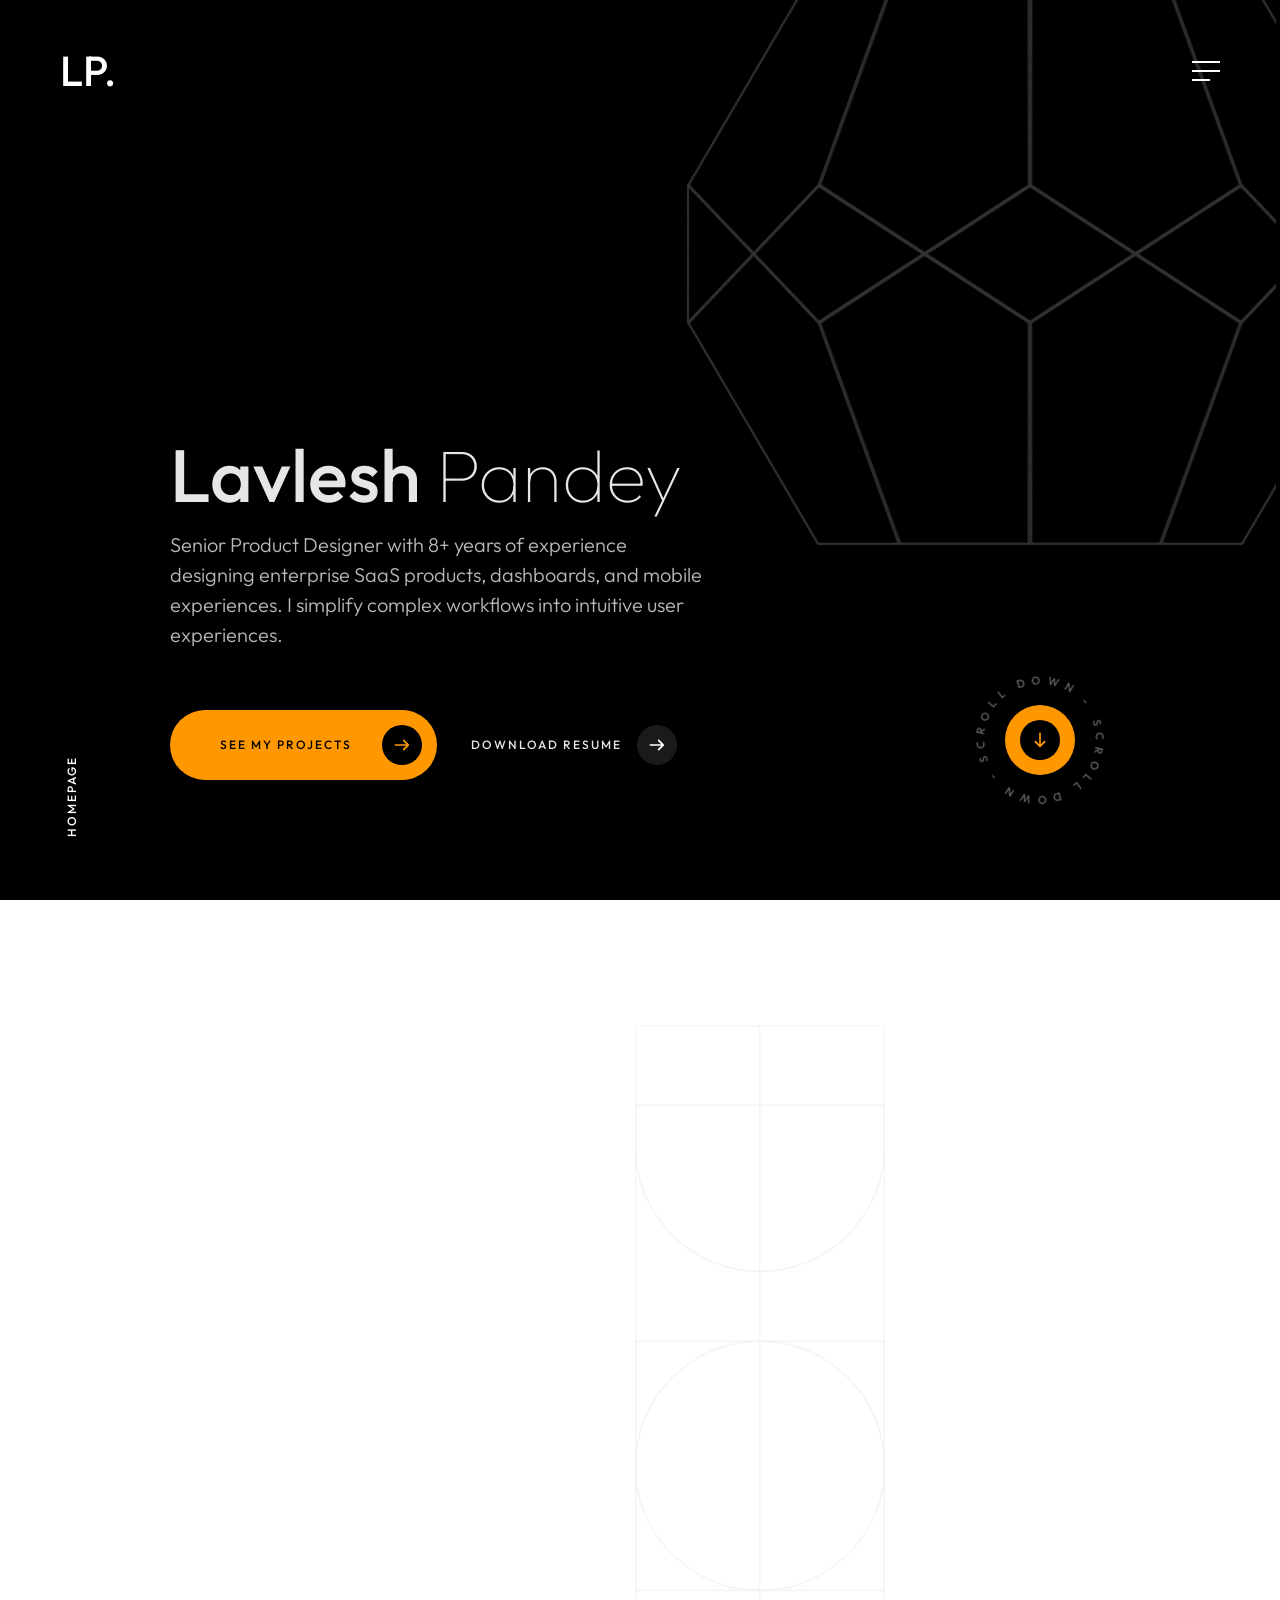
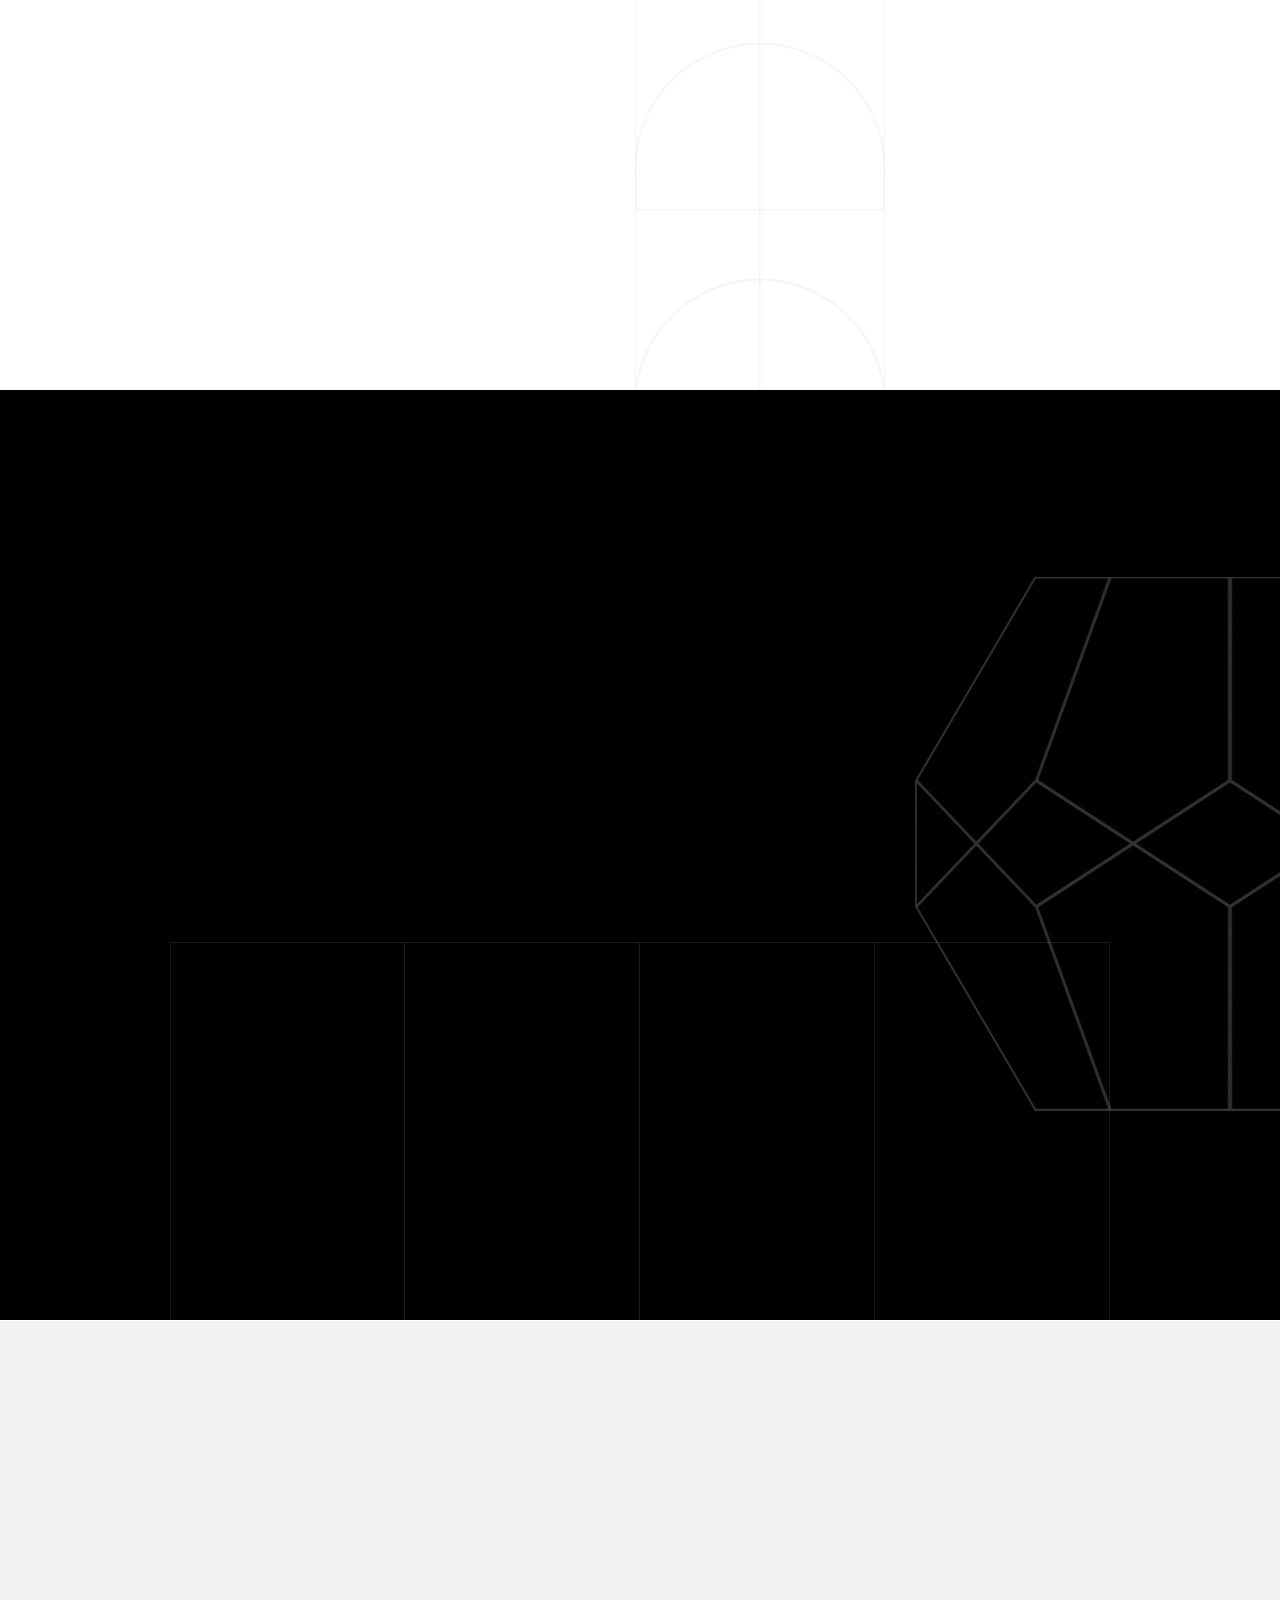
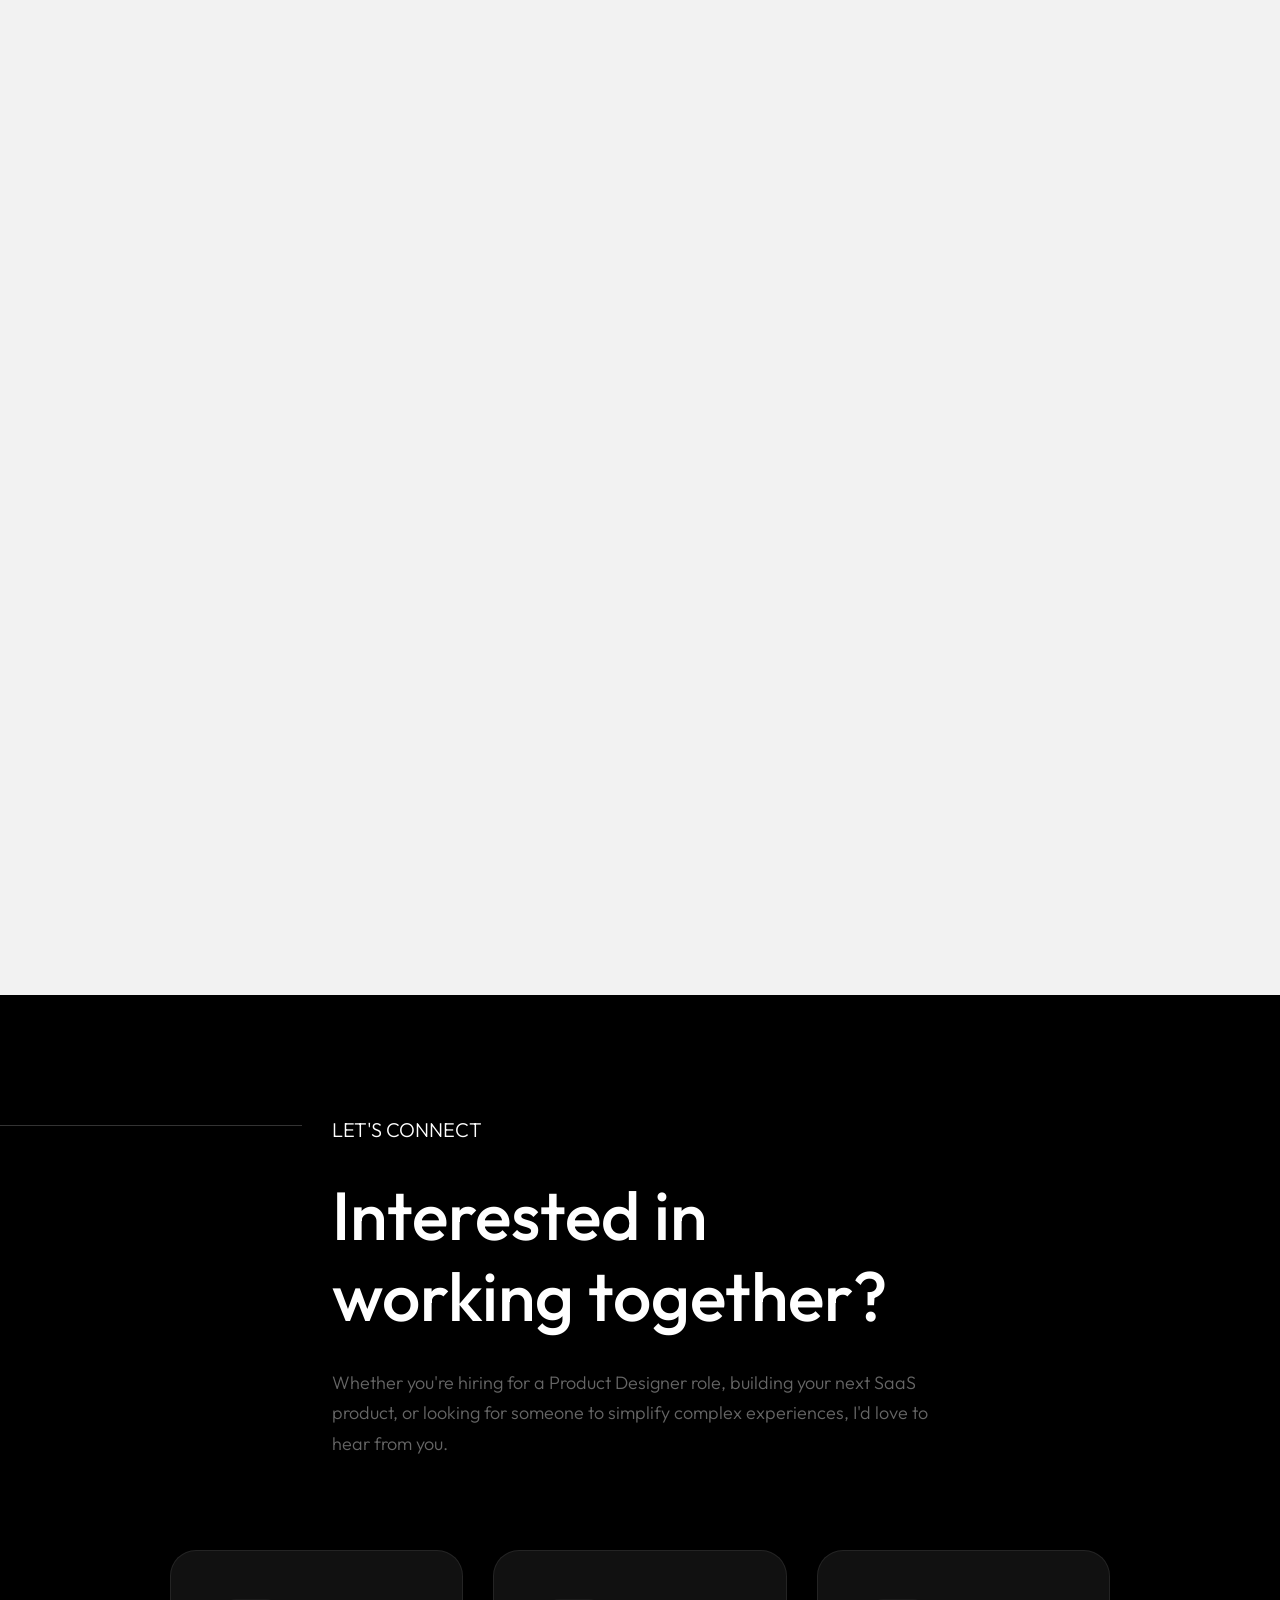
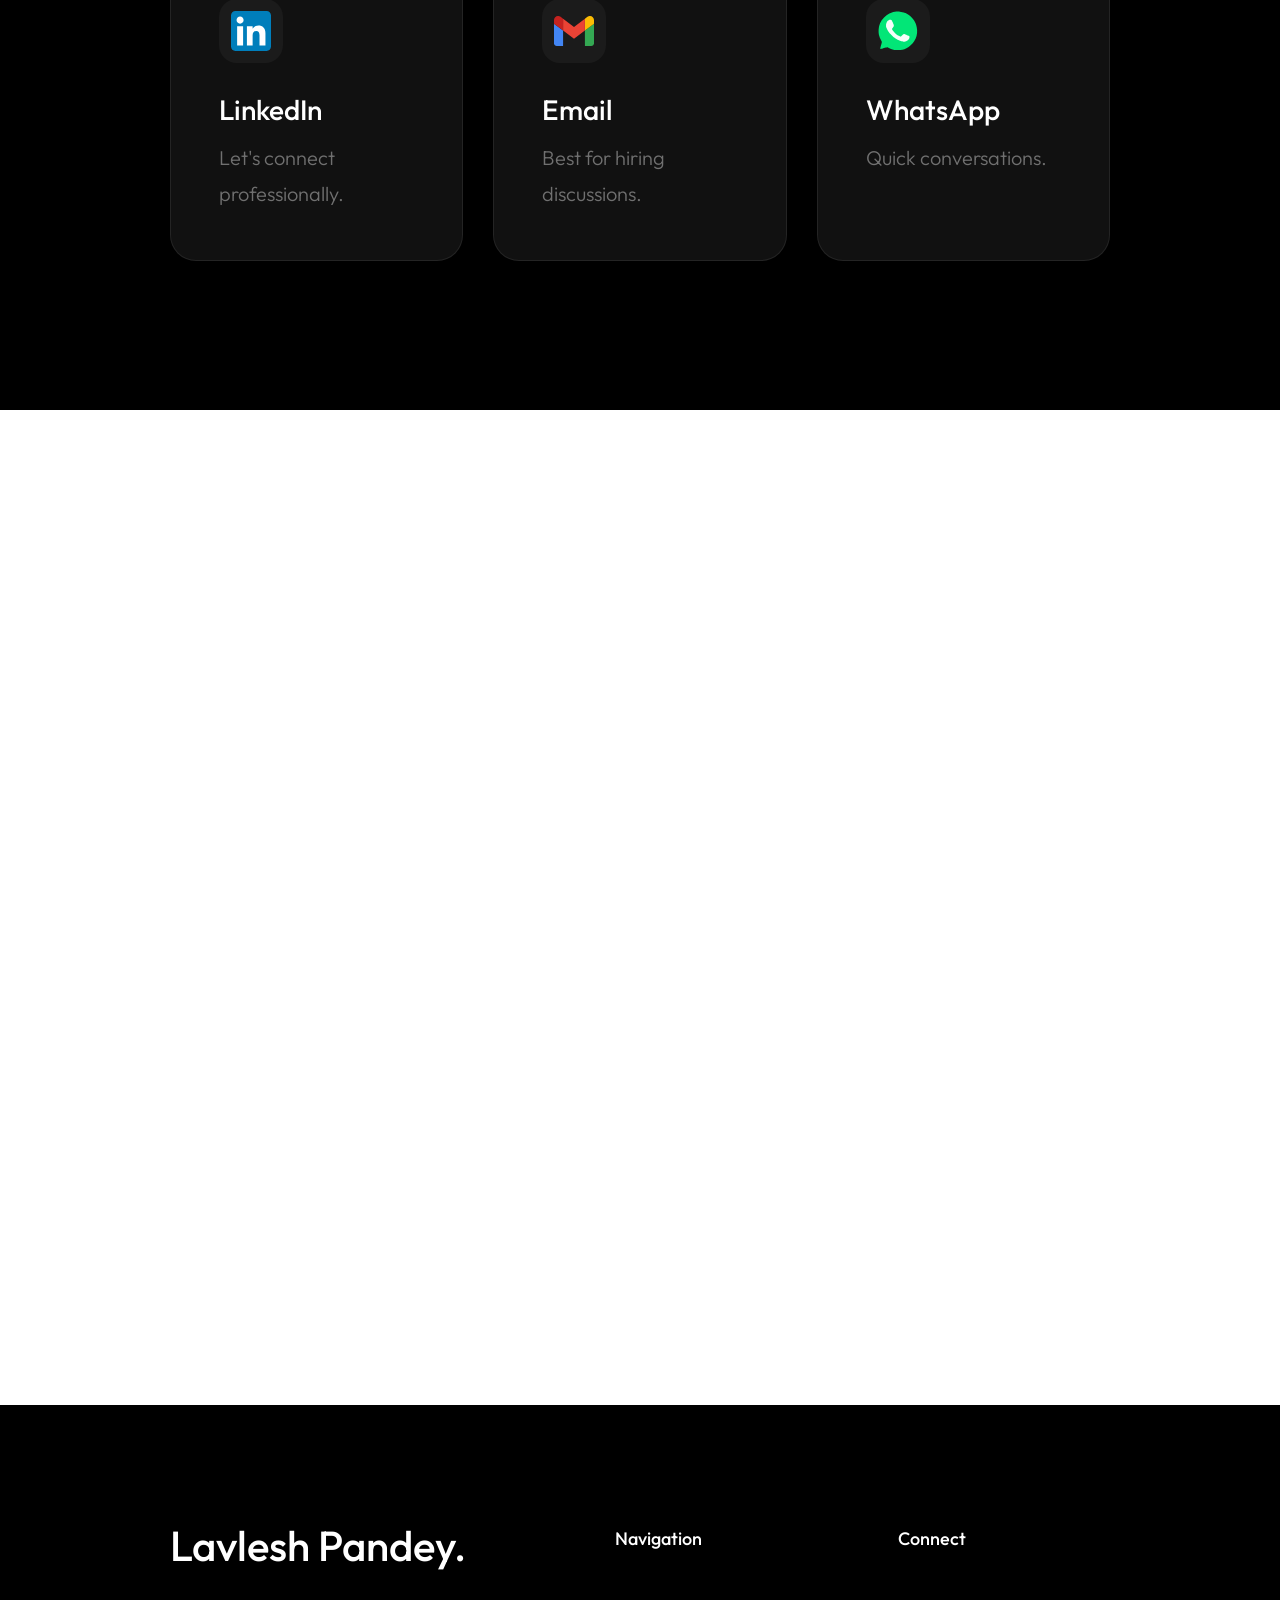
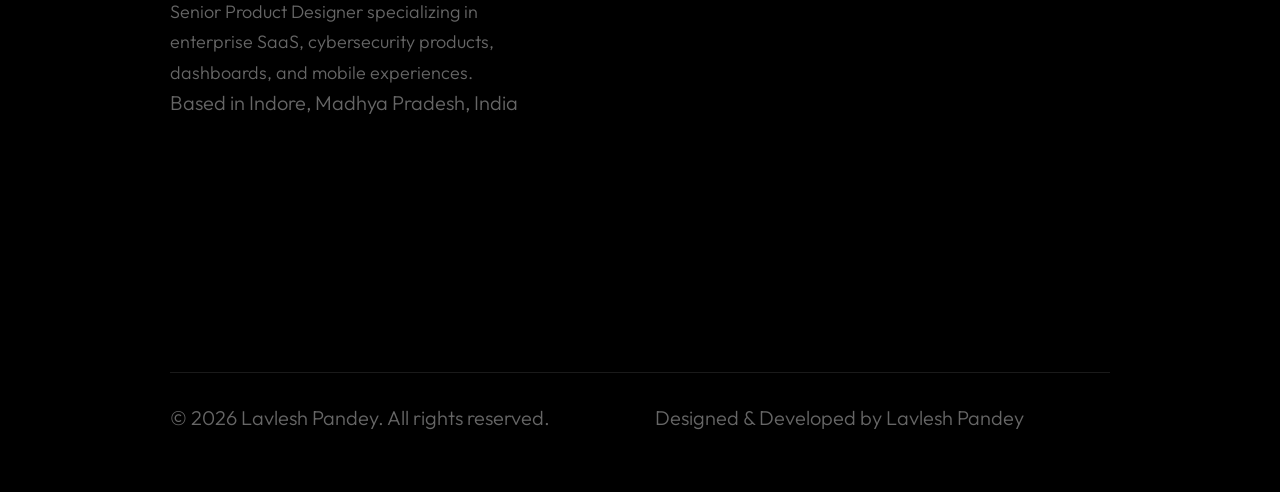
==== commit e9926cde: "Improved contact section" ====
--- a/index.html
+++ b/index.html
@@ -232,17 +232,17 @@
                                 <div class="row">
                                     <div class="col-md-7 col-lg-7">
 
-                                        <p class="mil-light-soft mil-mb-60">Senior Product Designer with 8+ years of experience designing enterprise SaaS, cybersecurity, and mobile products. I turn complex workflows into intuitive, scalable user experiences.</p>
+                                        <p class="hero-description mil-mb-60">Senior Product Designer with 8+ years of experience designing enterprise SaaS products, dashboards, and mobile experiences. I simplify complex workflows into intuitive user experiences.</p>
 
                                     </div>
                                 </div>
 
-                                <a href="services.html" class="mil-button mil-arrow-place mil-btn-space">
-                                    <span>See What I Do</span>
+                                <a href="portfolio-1.html" class="mil-button mil-arrow-place mil-btn-space">
+                                    <span>See My Projects</span>
                                 </a>
 
-                                <a href="portfolio-1.html" class="mil-link mil-muted mil-arrow-place">
-                                    <span>See My Projects</span>
+                                <a href="contact.html" class="mil-link mil-muted mil-arrow-place">
+                                    <span>Download Resume</span>
                                 </a>
 
                                 <div class="mil-circle-text">
@@ -613,16 +613,25 @@
                         <div class="swiper-container mil-infinite-show mil-up">
                             <div class="swiper-wrapper">
                                 <div class="swiper-slide">
-                                    <a href="#." class="mil-partner-frame" style="width: 60px;"><img src="img/partners/1.svg" alt="logo"></a>
+                                    <a href="#." class="mil-partner-frame" style="width: 200px;"><img src="img/partners/infobeans.png" alt="logo"></a>
                                 </div>
                                 <div class="swiper-slide">
-                                    <a href="#." class="mil-partner-frame" style="width: 100px;"><img src="img/partners/2.svg" alt="logo"></a>
+                                    <a href="#." class="mil-partner-frame" style="width: 200px;"><img src="img/partners/c9lab.png" alt="logo"></a>
                                 </div>
                                 <div class="swiper-slide">
-                                    <a href="#." class="mil-partner-frame" style="width: 60px;"><img src="img/partners/1.svg" alt="logo"></a>
+                                    <a href="#." class="mil-partner-frame" style="width: 200px;"><img src="img/partners/teenbander.png" alt="logo"></a>
                                 </div>
                                 <div class="swiper-slide">
-                                    <a href="#." class="mil-partner-frame" style="width: 100px;"><img src="img/partners/2.svg" alt="logo"></a>
+                                    <a href="#." class="mil-partner-frame" style="width: 200px;"><img src="img/partners/tpc.png" alt="logo"></a>
+                                </div>
+                                <div class="swiper-slide">
+                                    <a href="#." class="mil-partner-frame" style="width: 200px;"><img src="img/partners/aimdle.png" alt="logo"></a>
+                                </div>
+                                <div class="swiper-slide">
+                                    <a href="#." class="mil-partner-frame" style="width: 200px;"><img src="img/partners/nagarro.png" alt="logo"></a>
+                                </div>
+                                <div class="swiper-slide">
+                                    <a href="#." class="mil-partner-frame" style="width: 200px;"><img src="img/partners/aforro.png" alt="logo"></a>
                                 </div>
                             </div>
                         </div>
@@ -630,6 +639,132 @@
                     </div>
                 </div>
                 <!-- partners end -->
+
+
+<!-- ================= CONTACT ================= -->
+
+<section class="mil-dark-bg" id="contact">
+
+    <div class="mi-invert-fix">
+
+        <div class="container mil-p-120-120">
+
+            <!-- Heading -->
+
+            <div class="row justify-content-center mil-mb-90">
+
+                <div class="col-xl-8 text-center">
+
+                    <span class="mil-suptitle mil-light mil-mb-30">
+                        LET'S CONNECT
+                    </span>
+
+                    <h2 class="mil-light mil-mb-30">
+                        Interested in working together?
+                    </h2>
+
+                    <p class="mil-light-soft mil-text-lg">
+                        Whether you're hiring for a Product Designer role,
+                        building your next SaaS product, or looking for someone
+                        to simplify complex experiences, I'd love to hear from you.
+                    </p>
+
+                </div>
+
+            </div>
+
+            <!-- Cards -->
+
+            <div class="row">
+
+                <!-- LinkedIn -->
+
+                <div class="col-lg-4 mil-mb-30">
+
+                    <a href="https://linkedin.com/in/YOURPROFILE"
+                       target="_blank"
+                       class="mil-contact-card">
+
+                        <div class="mil-contact-icon" >
+
+                            <img style="width: 40px;"git src="img/icons/LinkedIn_icon.svg" alt="logo"> <!-- LinkedIn SVG -->
+
+                        
+                        </div>
+
+                        <h4 class="mil-light">
+                            LinkedIn
+                        </h4>
+
+                        <p class="mil-light-soft">
+                            Let's connect professionally.
+                        </p>
+
+                    </a>
+
+                </div>
+
+                <!-- Email -->
+
+                <div class="col-lg-4 mil-mb-30">
+
+                    <a href="mailto:hello@lavleshpandey.in"
+                       class="mil-contact-card">
+
+                        <div class="mil-contact-icon">
+
+                            <img style="width: 40px;" src="img/icons/Gmail_icon_(2020).svg" alt="logo"><!-- Mail SVG -->
+
+                        </div>
+
+                        <h4 class="mil-light">
+                            Email
+                        </h4>
+
+                        <p class="mil-light-soft">
+                            Best for hiring discussions.
+                        </p>
+
+                    </a>
+
+                </div>
+
+                <!-- WhatsApp -->
+
+                <div class="col-lg-4 mil-mb-30">
+
+                    <a href="https://wa.me/91XXXXXXXXXX"
+                       target="_blank"
+                       class="mil-contact-card">
+
+                        <div class="mil-contact-icon" >
+
+                            <img  style="width: 40px;" src="img/icons/WhatsApp_Logo.svg" alt="logo"><!-- WhatsApp SVG -->
+
+                        </div>
+
+                        <h4 class="mil-light">
+                            WhatsApp
+                        </h4>
+
+                        <p class="mil-light-soft">
+                            Quick conversations.
+                        </p>
+
+                    </a>
+
+                </div>
+
+            </div>
+
+        </div>
+
+    </div>
+
+</section>
+
+<!-- ================= END CONTACT ================= -->
+                
 
                 <!-- blog -->
                 <section>
@@ -692,104 +827,141 @@
                 </section>
                 <!-- blog end -->
 
-                <!-- footer -->
-                <footer class="mil-dark-bg">
-                    <div class="mi-invert-fix">
-                        <div class="container mil-p-120-60">
-                            <div class="row justify-content-between">
-                                <div class="col-md-4 col-lg-4 mil-mb-60">
-
-                                    <div class="mil-muted mil-logo mil-up mil-mb-30">Lavlesh Pandey.</div>
-
-                                    <p class="mil-light-soft mil-up mil-mb-30">Subscribe our newsletter:</p>
-
-                                    <form class="mil-subscribe-form mil-up">
-                                        <input type="text" placeholder="Enter our email">
-                                        <button type="submit" class="mil-button mil-icon-button-sm mil-arrow-place"></button>
-                                    </form>
-
-                                </div>
-                                <div class="col-md-7 col-lg-6">
-                                    <div class="row justify-content-end">
-                                        <div class="col-md-6 col-lg-7">
-
-                                            <nav class="mil-footer-menu mil-mb-60">
-                                                <ul>
-                                                    <li class="mil-up mil-active">
-                                                        <a href="index.html">Home</a>
-                                                    </li>
-                                                    <li class="mil-up">
-                                                        <a href="portfolio-1.html">Portfolio</a>
-                                                    </li>
-                                                    <li class="mil-up">
-                                                        <a href="services.html">Services</a>
-                                                    </li>
-                                                    <li class="mil-up">
-                                                        <a href="contact.html">Contact</a>
-                                                    </li>
-                                                    <li class="mil-up">
-                                                        <a href="blog.html">Blog</a>
-                                                    </li>
-                                                </ul>
-                                            </nav>
-
-                                        </div>
-                                        <div class="col-md-6 col-lg-5">
-
-                                            <ul class="mil-menu-list mil-up mil-mb-60">
-                                                <li><a href="#." class="mil-light-soft">Privacy Policy</a></li>
-                                                <li><a href="#." class="mil-light-soft">Terms and conditions</a></li>
-                                                <li><a href="#." class="mil-light-soft">Cookie Policy</a></li>
-                                                <li><a href="#." class="mil-light-soft">Careers</a></li>
-                                            </ul>
-
-                                        </div>
-                                    </div>
-                                </div>
-                            </div>
-
-                            <div class="row justify-content-between flex-sm-row-reverse">
-                                <div class="col-md-7 col-lg-6">
-
-                                    <div class="row justify-content-between">
-
-                                        <div class="col-md-6 col-lg-5 mil-mb-60">
-
-                                            <h6 class="mil-muted mil-up mil-mb-30">Canada</h6>
-
-                                            <p class="mil-light-soft mil-up">71 South Los Carneros Road, California <span class="mil-no-wrap">+51 174 705 812</span></p>
-
-                                        </div>
-                                        <div class="col-md-6 col-lg-5 mil-mb-60">
-
-                                            <h6 class="mil-muted mil-up mil-mb-30">Germany</h6>
-
-                                            <p class="mil-light-soft mil-up">Leehove 40, 2678 MC De Lier, Netherlands <span class="mil-no-wrap">+31 174 705 811</span></p>
-
-                                        </div>
-                                    </div>
-
-                                </div>
-                                <div class="col-md-4 col-lg-6 mil-mb-60">
-
-                                    <div class="mil-vert-between">
-                                        <div class="mil-mb-30">
-                                            <ul class="mil-social-icons mil-up">
-                                                <li><a href="#." target="_blank" class="social-icon"> <i class="far fa-circle"></i></a></li>
-                                                <li><a href="#." target="_blank" class="social-icon"> <i class="far fa-circle"></i></a></li>
-                                                <li><a href="#." target="_blank" class="social-icon"> <i class="far fa-circle"></i></a></li>
-                                                <li><a href="#." target="_blank" class="social-icon"> <i class="far fa-circle"></i></a></li>
-                                            </ul>
-                                        </div>
-                                        <p class="mil-light-soft mil-up">© Copyright 2023 - Mil. All Rights Reserved.</p>
-                                    </div>
-
-                                </div>
-                            </div>
-                        </div>
+<!-- footer -->
+<footer class="mil-dark-bg">
+    <div class="mi-invert-fix">
+
+        <div class="container mil-p-120-60">
+
+            <div class="row justify-content-between">
+
+                <!-- Left -->
+
+                <div class="col-lg-5 mil-mb-60">
+
+                    <div class="mil-logo mil-light mil-mb-30">
+                        Lavlesh Pandey.
                     </div>
-                </footer>
-                <!-- footer end -->
+
+                    <p class="mil-light-soft mil-text-lg mil-mb-40">
+                        Senior Product Designer specializing in enterprise SaaS,
+                        cybersecurity products, dashboards, and mobile experiences.
+                    </p>
+
+                    <p class="mil-light-soft">
+                        Based in Indore, Madhya Pradesh, India
+                    </p>
+
+                </div>
+
+                <!-- Navigation -->
+
+                <div class="col-lg-3 mil-mb-60">
+
+                    <h6 class="mil-light mil-mb-30">
+                        Navigation
+                    </h6>
+
+                    <nav class="mil-footer-menu">
+
+                        <ul>
+
+                            <li class="mil-up">
+                                <a href="index.html">Home</a>
+                            </li>
+
+                            <li class="mil-up">
+                                <a href="projects.html">See My Projects</a>
+                            </li>
+
+                            <li class="mil-up">
+                                <a href="about.html">About</a>
+                            </li>
+
+                            <li class="mil-up">
+                                <a href="#contact">Contact</a>
+                            </li>
+
+                        </ul>
+
+                    </nav>
+
+                </div>
+
+                <!-- Connect -->
+
+                <div class="col-lg-3 mil-mb-60">
+
+                    <h6 class="mil-light mil-mb-30">
+                        Connect
+                    </h6>
+
+                    <ul class="mil-menu-list">
+
+                        <li class="mil-up">
+                            <a href="https://linkedin.com/in/YOURPROFILE"
+                               target="_blank"
+                               class="mil-light-soft">
+                                LinkedIn
+                            </a>
+                        </li>
+
+                        <li class="mil-up">
+                            <a href="mailto:hello@lavleshpandey.in"
+                               class="mil-light-soft">
+                                Email
+                            </a>
+                        </li>
+
+                        <li class="mil-up">
+                            <a href="resume.pdf"
+                               target="_blank"
+                               class="mil-light-soft">
+                                Resume
+                            </a>
+                        </li>
+
+                        <li class="mil-up">
+                            <a href="https://wa.me/91XXXXXXXXXX"
+                               target="_blank"
+                               class="mil-light-soft">
+                                WhatsApp
+                            </a>
+                        </li>
+
+                    </ul>
+
+                </div>
+
+            </div>
+
+            <div class="mil-divider mil-mb-30"></div>
+
+            <div class="row align-items-center">
+
+                <div class="col-lg-6">
+
+                    <p class="mil-light-soft">
+                        © 2026 Lavlesh Pandey. All rights reserved.
+                    </p>
+
+                </div>
+
+                <div class="col-lg-6 text-lg-end">
+
+                    <p class="mil-light-soft">
+                        Designed & Developed by Lavlesh Pandey
+                    </p>
+
+                </div>
+
+            </div>
+
+        </div>
+
+    </div>
+</footer>
+<!-- footer end -->
 
                 <!-- hidden elements -->
                 <div class="mil-hidden-elements">
--- a/css/style.css
+++ b/css/style.css
@@ -70,7 +70,7 @@
   padding: 0;
   margin: 0;
   font-family: "Outfit", sans-serif;
-  font-size: 16px;
+  font-size: 20px;
   font-weight: 300;
   color: rgba(0, 0, 0, 0.5);
   line-height: 150%;
@@ -4241,4 +4241,102 @@
 .mil-review-link:hover{
     opacity: .75;
     cursor: pointer;
+}
+.hero-description{
+    color:#B8B8B8;
+}
+/*==================================================
+
+CONTACT SECTION
+
+==================================================*/
+
+.mil-contact-card{
+    display:block;
+    height:100%;
+    padding:48px;
+    background:#111111;
+    border:1px solid rgba(255,255,255,.08);
+    border-radius:26px;
+    text-decoration:none;
+    transition:.35s ease;
+}
+
+.mil-contact-card:hover{
+
+    transform:translateY(-8px);
+
+    border-color:#F7A000;
+
+    background:#181818;
+
+}
+
+.mil-contact-icon{
+
+    width:64px;
+    height:64px;
+
+    border-radius:18px;
+
+    background:#1B1B1B;
+
+    display:flex;
+
+    align-items:center;
+
+    justify-content:center;
+
+    margin-bottom:30px;
+
+    transition:.35s;
+
+}
+
+.mil-contact-icon svg{
+
+    width:28px;
+
+    height:28px;
+
+    fill:#F7A000;
+
+    transition:.35s;
+
+}
+
+.mil-contact-card:hover .mil-contact-icon{
+
+    background:#F7A000;
+
+}
+
+.mil-contact-card:hover .mil-contact-icon svg{
+
+    fill:#000;
+
+}
+
+.mil-contact-card h4{
+
+    margin-bottom:14px;
+
+}
+
+.mil-contact-card p{
+
+    margin:0;
+
+    line-height:1.8;
+
+}
+
+@media(max-width:991px){
+
+    .mil-contact-card{
+
+        padding:36px;
+
+    }
+
 }
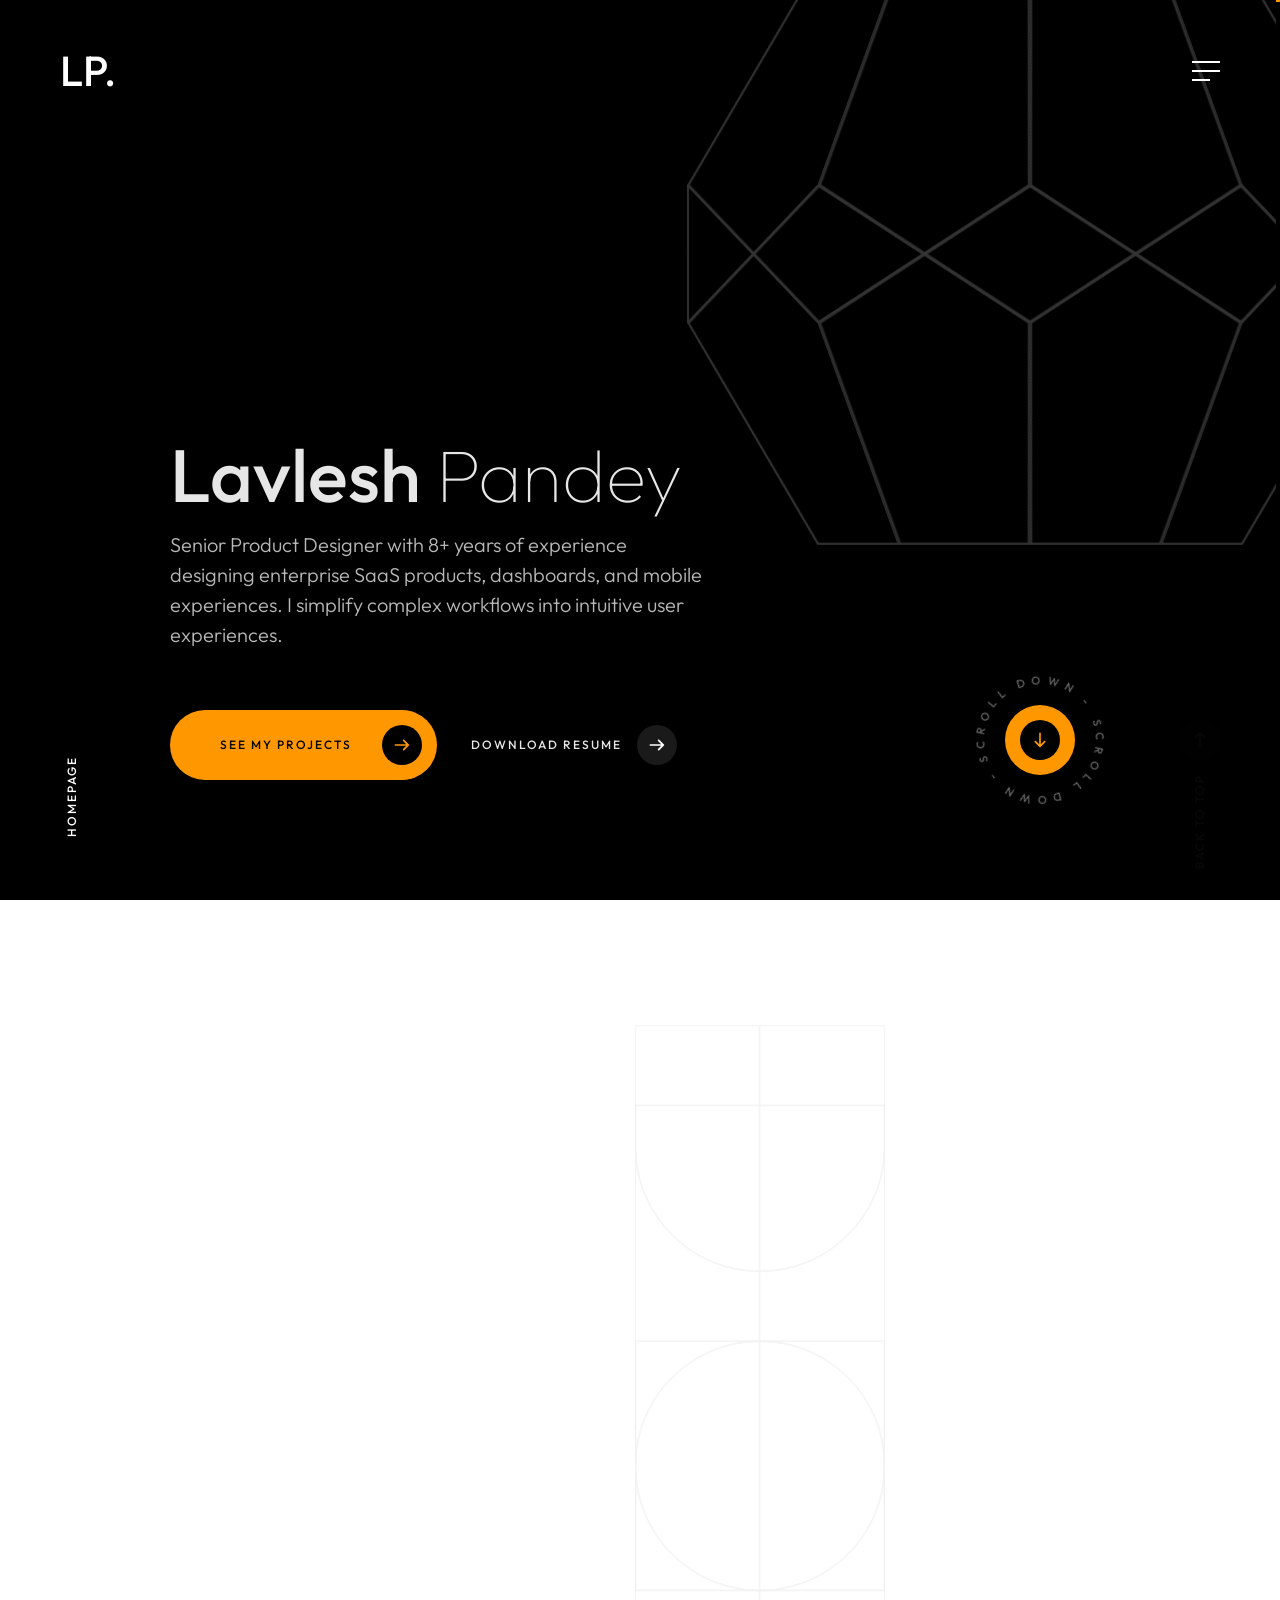
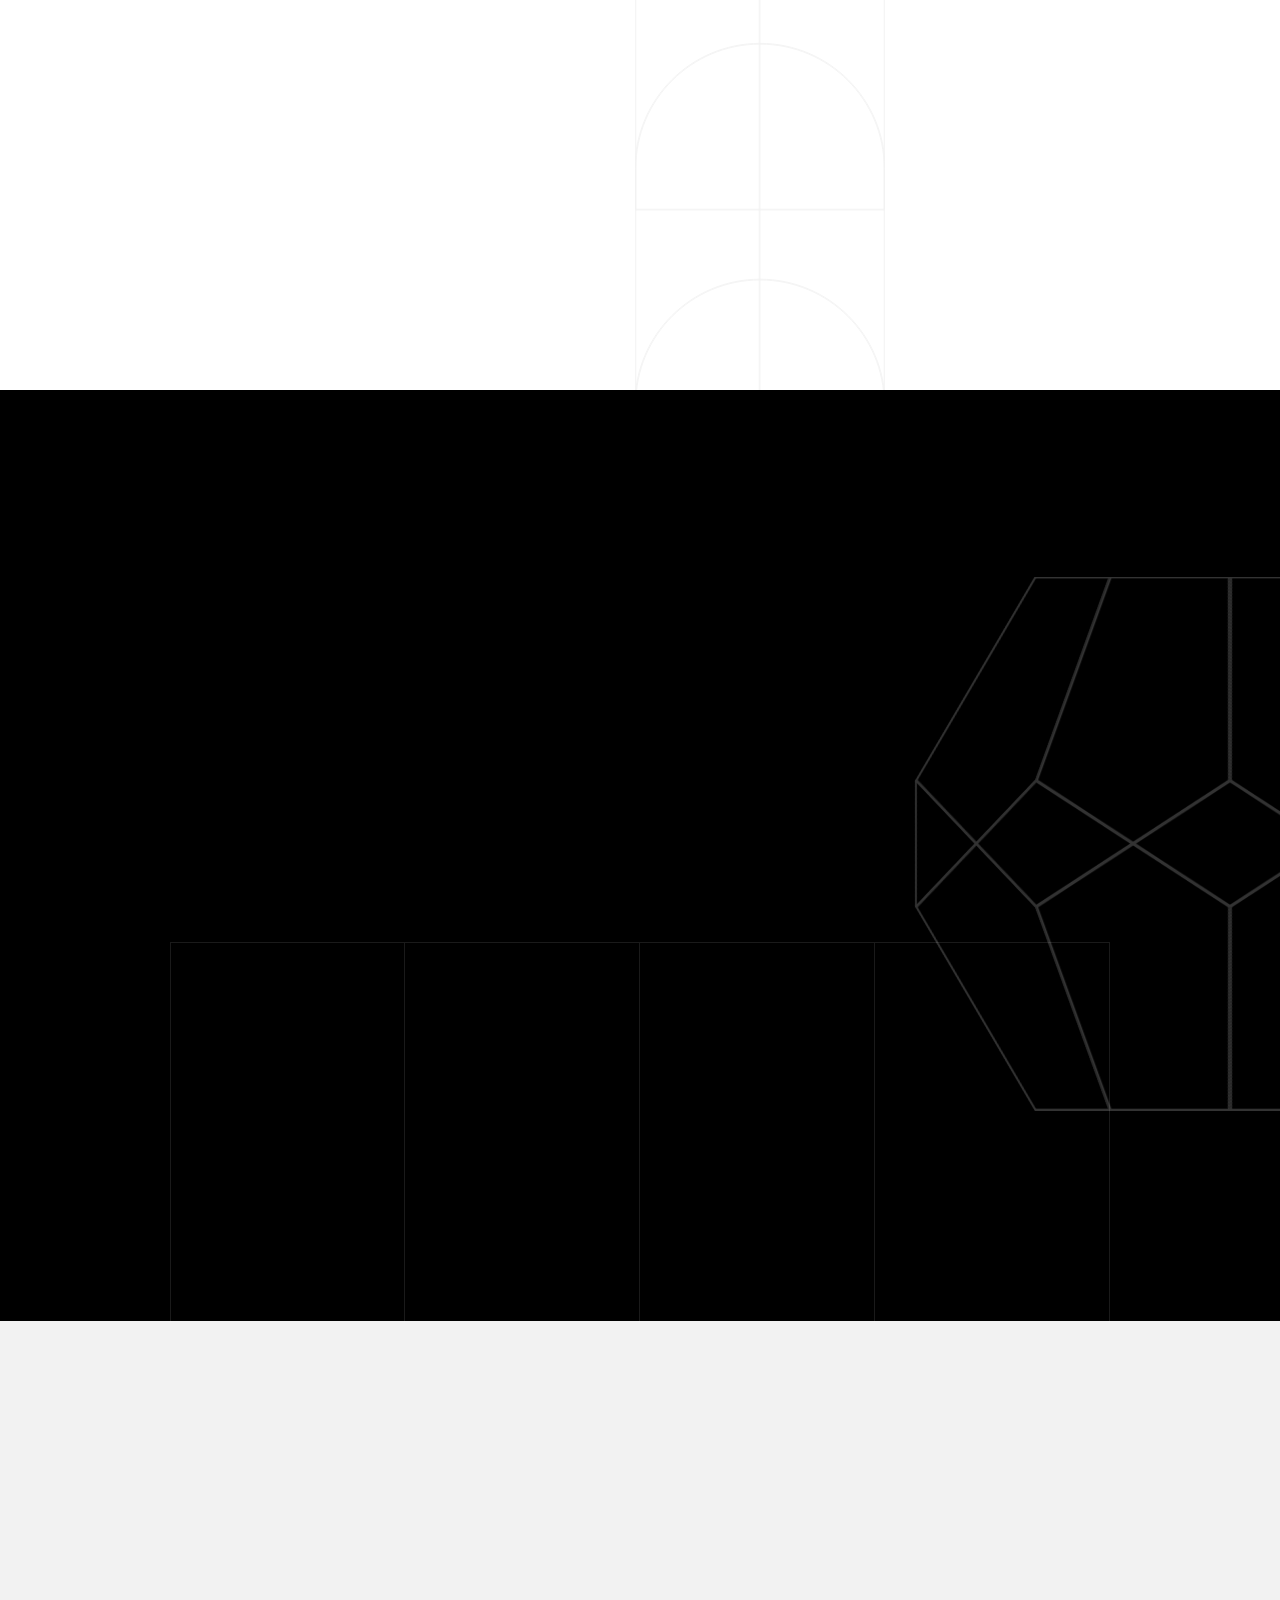
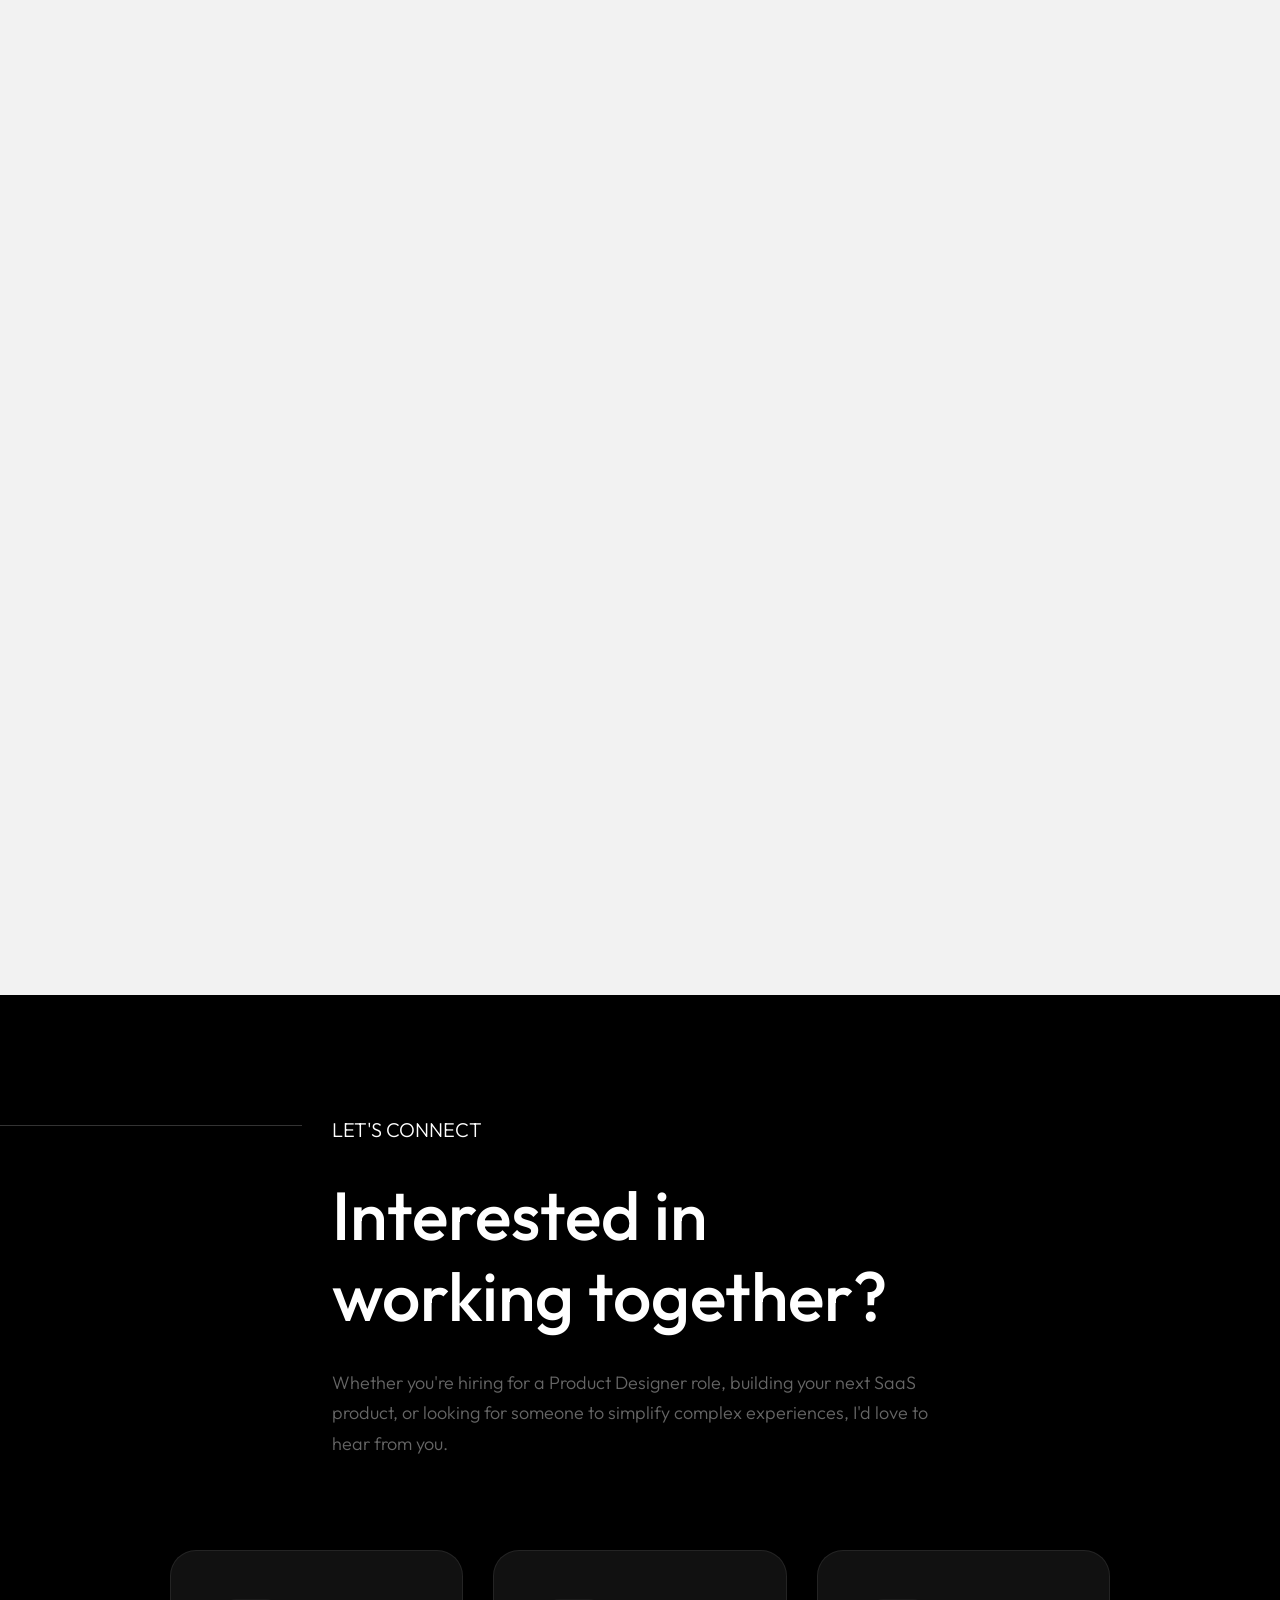
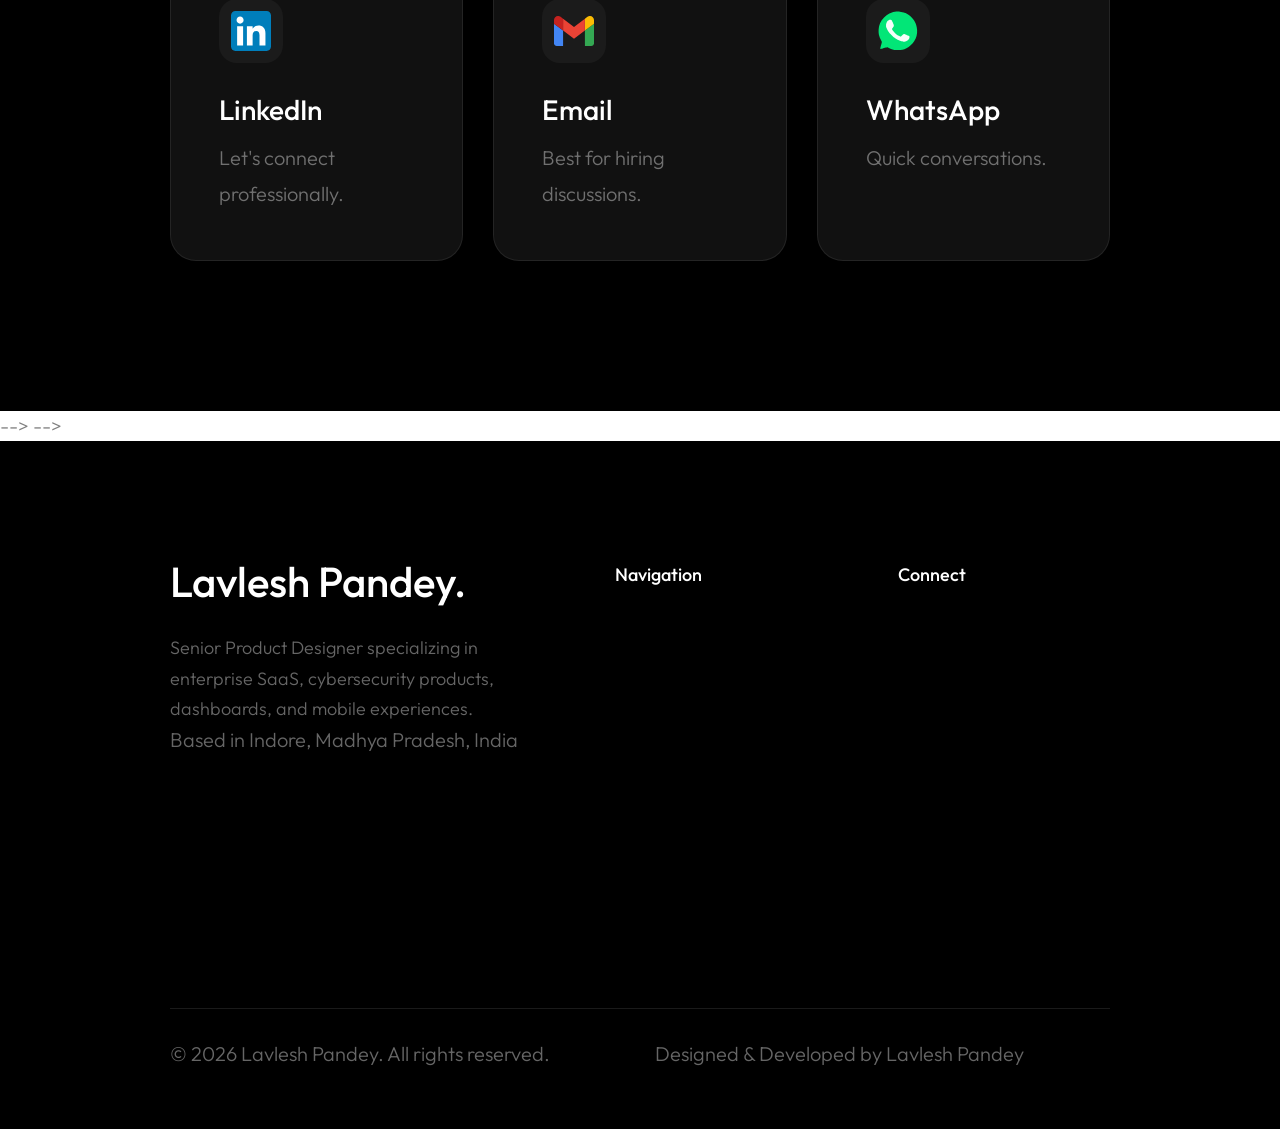
==== commit b691a691: "update 2" ====
--- a/index.html
+++ b/index.html
@@ -17,6 +17,7 @@
     <link rel="stylesheet" href="css/plugins/fancybox.min.css">
     <!-- Lavlesh Pandey scss -->
     <link rel="stylesheet" href="css/style.css">
+    <script src="js/medium.js"></script>
     <!-- page name -->
     <title>Lavlesh Pandey</title>
 
@@ -766,66 +767,56 @@
 <!-- ================= END CONTACT ================= -->
                 
 
-                <!-- blog -->
-                <section>
-                    <div class="container mil-p-120-60">
-                        <div class="row align-items-center mil-mb-30">
-                            <div class="col-lg-6 mil-mb-30">
-                                <h3 class="mil-up">Popular Publications:</h3>
-                            </div>
-                            <div class="col-lg-6 mil-mb-30">
-                                <div class="mil-adaptive-right mil-up">
-                                    <a href="blog.html" class="mil-link mil-dark mil-arrow-place">
-                                        <span>View all</span>
-                                    </a>
-                                </div>
-                            </div>
-                        </div>
-                        <div class="row">
-                            <div class="col-lg-6">
-
-                                <a href="publication.html" class="mil-blog-card mil-mb-60">
-                                    <div class="mil-cover-frame mil-up">
-                                        <img src="img/blog/1.jpg" alt="cover">
-                                    </div>
-                                    <div class="mil-post-descr">
-                                        <div class="mil-labels mil-up mil-mb-30">
-                                            <div class="mil-label mil-upper mil-accent">TECHNOLOGY</div>
-                                            <div class="mil-label mil-upper">may 24 2023</div>
-                                        </div>
-                                        <h4 class="mil-up mil-mb-30">How to Become a Graphic Designer in 10 Simple Steps</h4>
-                                        <p class="mil-post-text mil-up mil-mb-30">Lorem ipsum dolor sit amet, consectetur adipisicing elit. Eius sequi commodi dignissimos optio, beatae, eos necessitatibus nisi. Nam cupiditate consectetur nostrum qui! Repellat natus nulla, nisi aliquid, asperiores impedit tempora sequi est reprehenderit cumque explicabo, dictLP. Rem nihil ullam totam ea voluptas quibusdam repudiandae id ut at iure! Totam, a!</p>
-                                        <div class="mil-link mil-dark mil-arrow-place mil-up">
-                                            <span>Read more</span>
-                                        </div>
-                                    </div>
-                                </a>
-
-                            </div>
-                            <div class="col-lg-6">
-
-                                <a href="publication.html" class="mil-blog-card mil-mb-60">
-                                    <div class="mil-cover-frame mil-up">
-                                        <img src="img/blog/2.jpg" alt="cover">
-                                    </div>
-                                    <div class="mil-post-descr">
-                                        <div class="mil-labels mil-up mil-mb-30">
-                                            <div class="mil-label mil-upper mil-accent">TECHNOLOGY</div>
-                                            <div class="mil-label mil-upper">may 24 2023</div>
-                                        </div>
-                                        <h4 class="mil-up mil-mb-30">16 Best Graphic Design Online and Offline Courses</h4>
-                                        <p class="mil-post-text mil-up mil-mb-30">Lorem ipsum dolor sit amet, consectetur adipisicing elit. Eius sequi commodi dignissimos optio, beatae, eos necessitatibus nisi. Nam cupiditate consectetur nostrum qui! Repellat natus nulla, nisi aliquid, asperiores impedit tempora sequi est reprehenderit cumque explicabo, dictLP. Rem nihil ullam totam ea voluptas quibusdam repudiandae id ut at iure! Totam, a!</p>
-                                        <div class="mil-link mil-dark mil-arrow-place mil-up">
-                                            <span>Read more</span>
-                                        </div>
-                                    </div>
-                                </a>
-
-                            </div>
-                        </div>
-                    </div>
-                </section>
-                <!-- blog end -->
+                <!-- Insights --> -->
+<!-- <section id="insights">
+    <div class="container mil-p-120-60">
+
+        <div class="row align-items-center mil-mb-60">
+
+            <div class="col-lg-8 mil-mb-30">
+
+                <span class="mil-suptitle mil-up mil-mb-20">
+                    INSIGHTS
+                </span>
+
+                <h2 class="mil-up">
+                    Thoughts on Product Design, Enterprise SaaS & User Experience
+                </h2>
+
+                <p class="mil-text-lg mil-up mil-mt-30">
+                    I regularly write about product design, UX strategy, enterprise
+                    applications, design systems and solving complex user problems.
+                </p>
+
+            </div>
+
+            <div class="col-lg-4 mil-mb-30">
+
+                <div class="mil-adaptive-right mil-up">
+
+                    <a href="https://medium.com/@lavleshpandey2021"
+                       target="_blank"
+                       class="mil-link mil-dark mil-arrow-place">
+
+                        <span>View all on Medium</span>
+
+                    </a>
+
+                </div>
+
+            </div>
+
+        </div>
+
+        <div class="row" id="medium-posts">
+
+            <!-- Medium posts will be loaded here automatically -->
+
+        <!-- </div>
+
+    </div>
+</section> --> -->
+<!-- Insights end
 
 <!-- footer -->
 <footer class="mil-dark-bg">
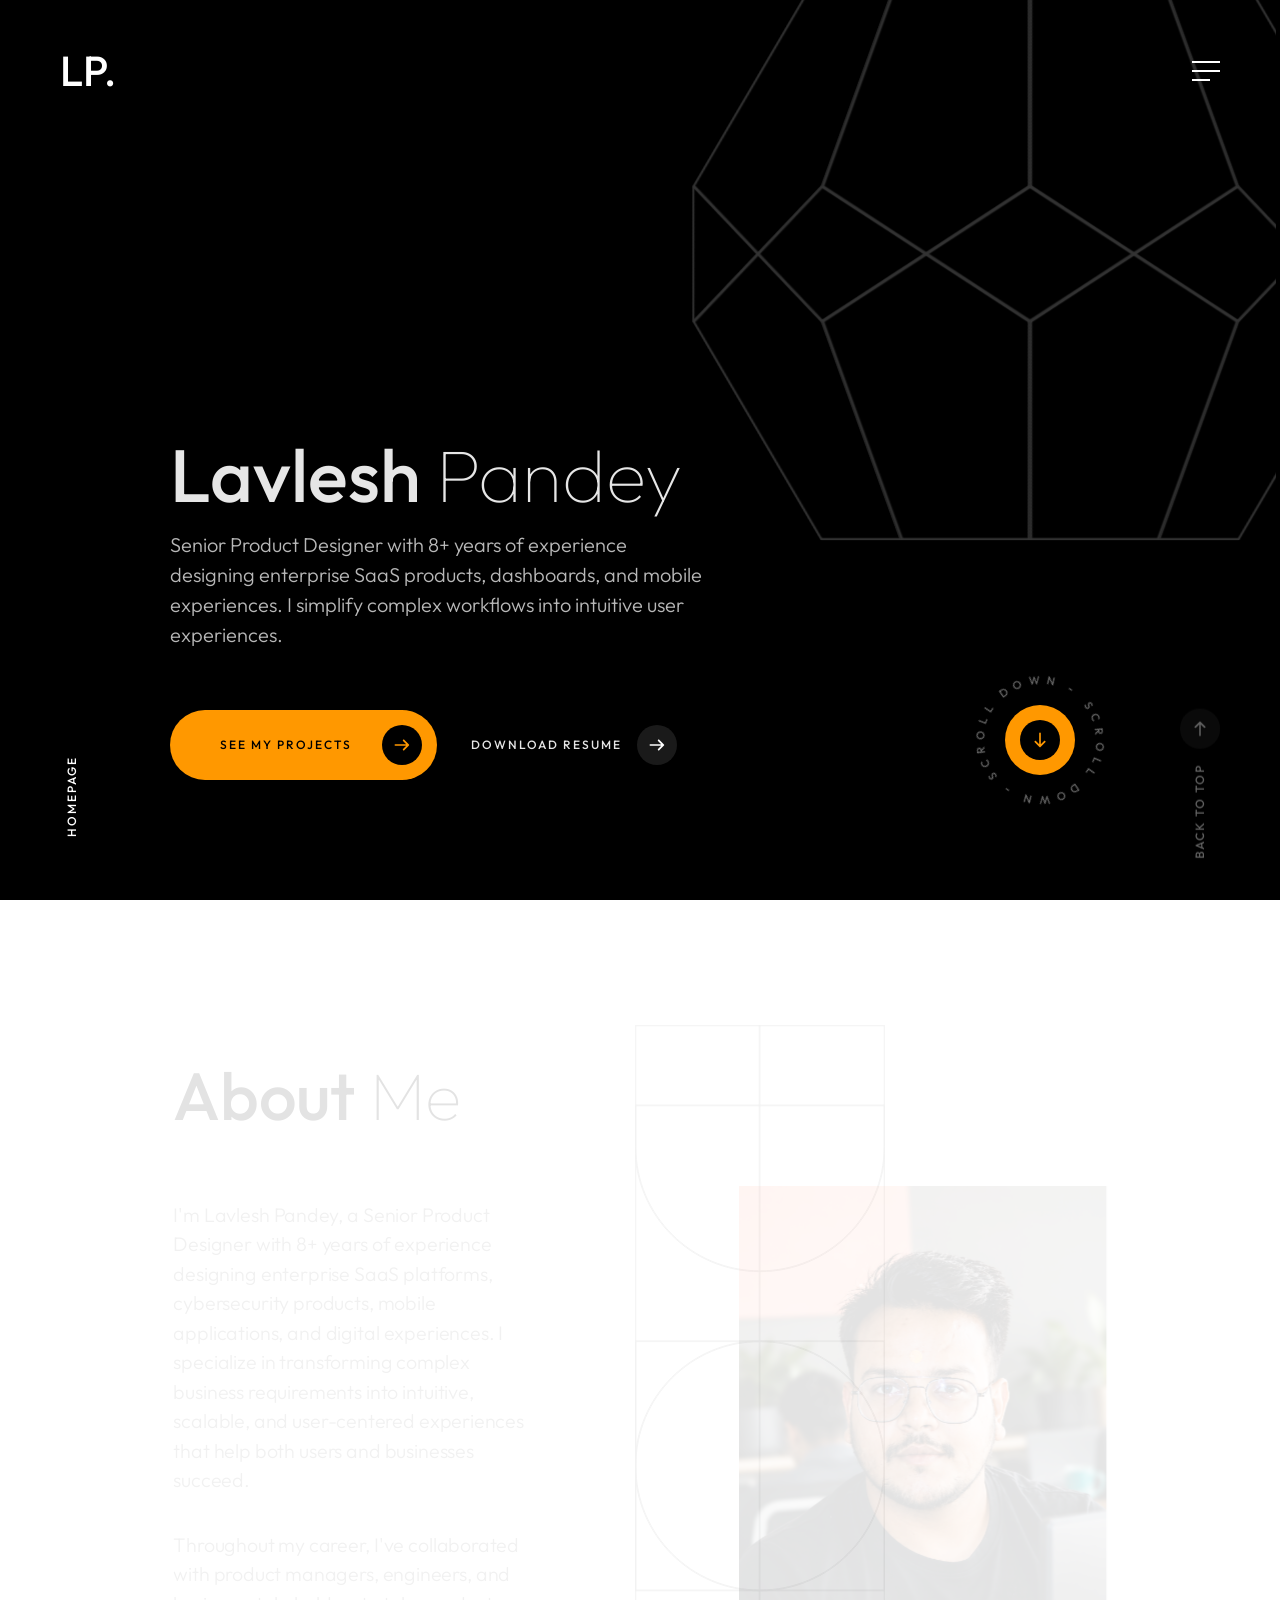
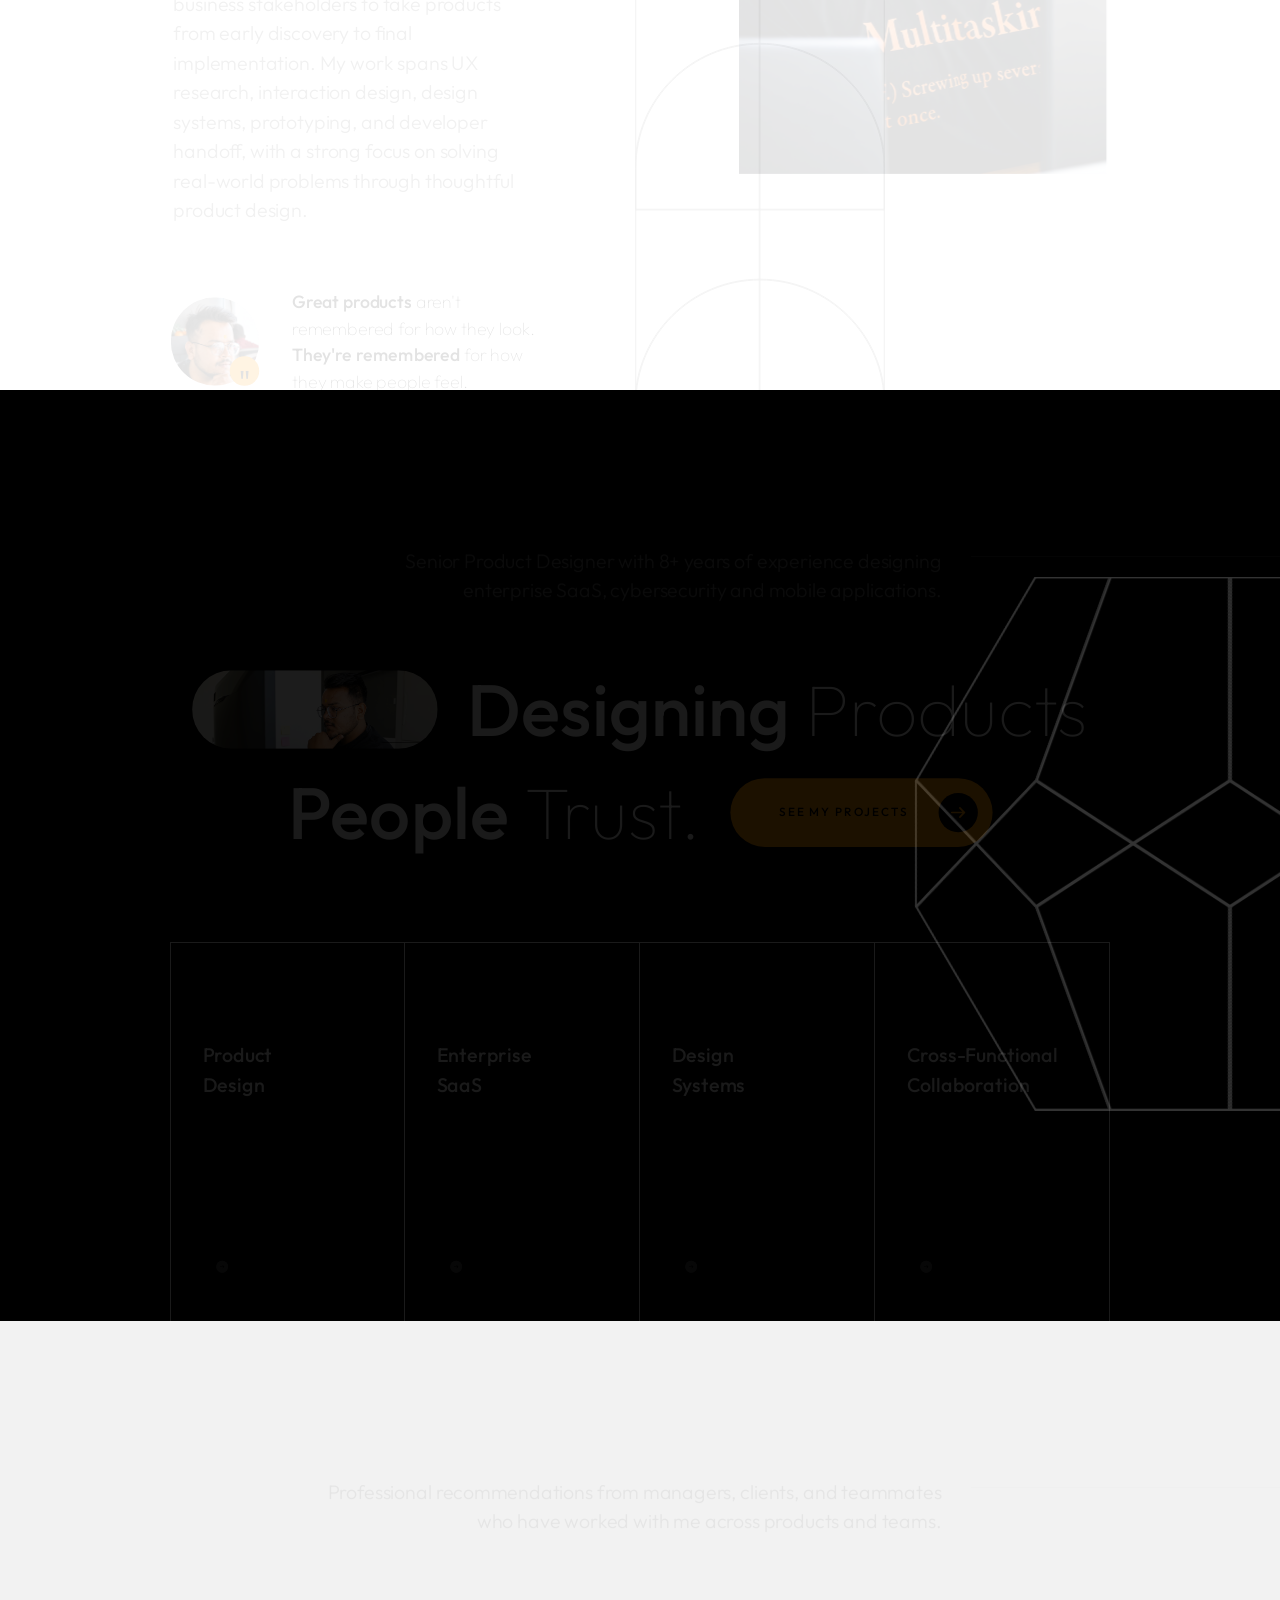
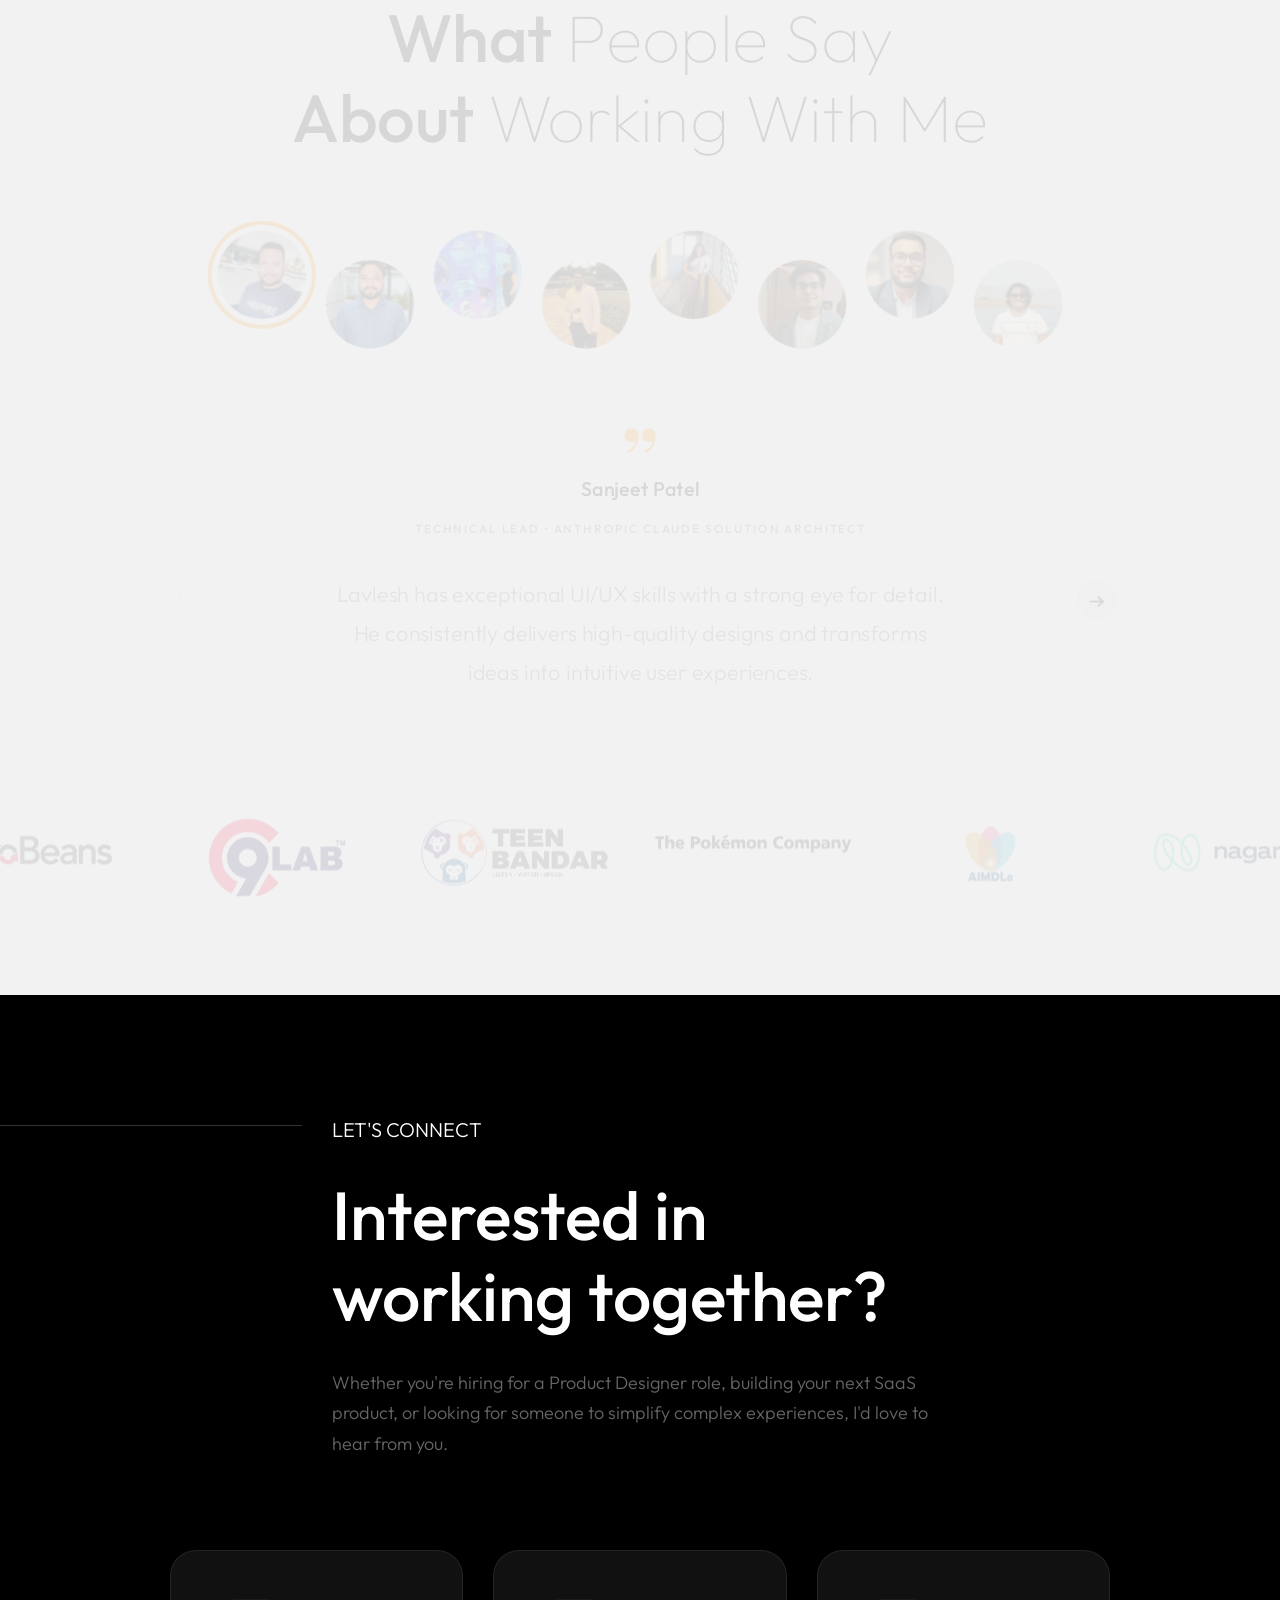
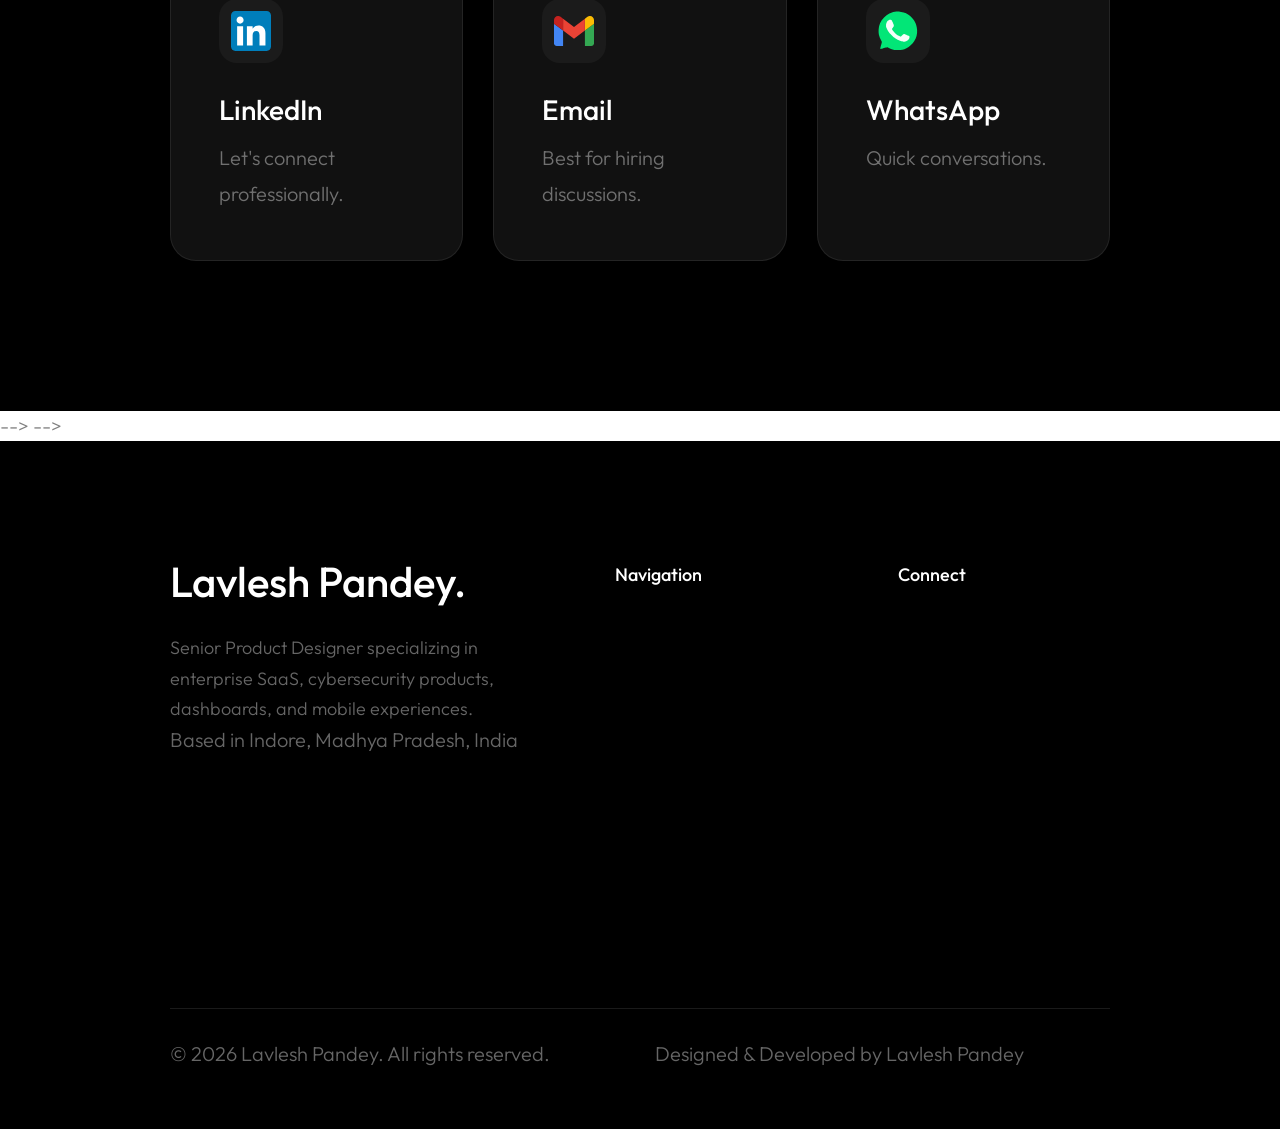
==== commit 16e38442: "Fix image source case in partner logos Updated image source filenames to match case sensitivity." ====
--- a/index.html
+++ b/index.html
@@ -623,13 +623,13 @@
                                     <a href="#." class="mil-partner-frame" style="width: 200px;"><img src="img/partners/teenbander.png" alt="logo"></a>
                                 </div>
                                 <div class="swiper-slide">
-                                    <a href="#." class="mil-partner-frame" style="width: 200px;"><img src="img/partners/tpc.png" alt="logo"></a>
+                                    <a href="#." class="mil-partner-frame" style="width: 200px;"><img src="img/partners/TPC.png" alt="logo"></a>
                                 </div>
                                 <div class="swiper-slide">
                                     <a href="#." class="mil-partner-frame" style="width: 200px;"><img src="img/partners/aimdle.png" alt="logo"></a>
                                 </div>
                                 <div class="swiper-slide">
-                                    <a href="#." class="mil-partner-frame" style="width: 200px;"><img src="img/partners/nagarro.png" alt="logo"></a>
+                                    <a href="#." class="mil-partner-frame" style="width: 200px;"><img src="img/partners/Nagarro.png" alt="logo"></a>
                                 </div>
                                 <div class="swiper-slide">
                                     <a href="#." class="mil-partner-frame" style="width: 200px;"><img src="img/partners/aforro.png" alt="logo"></a>
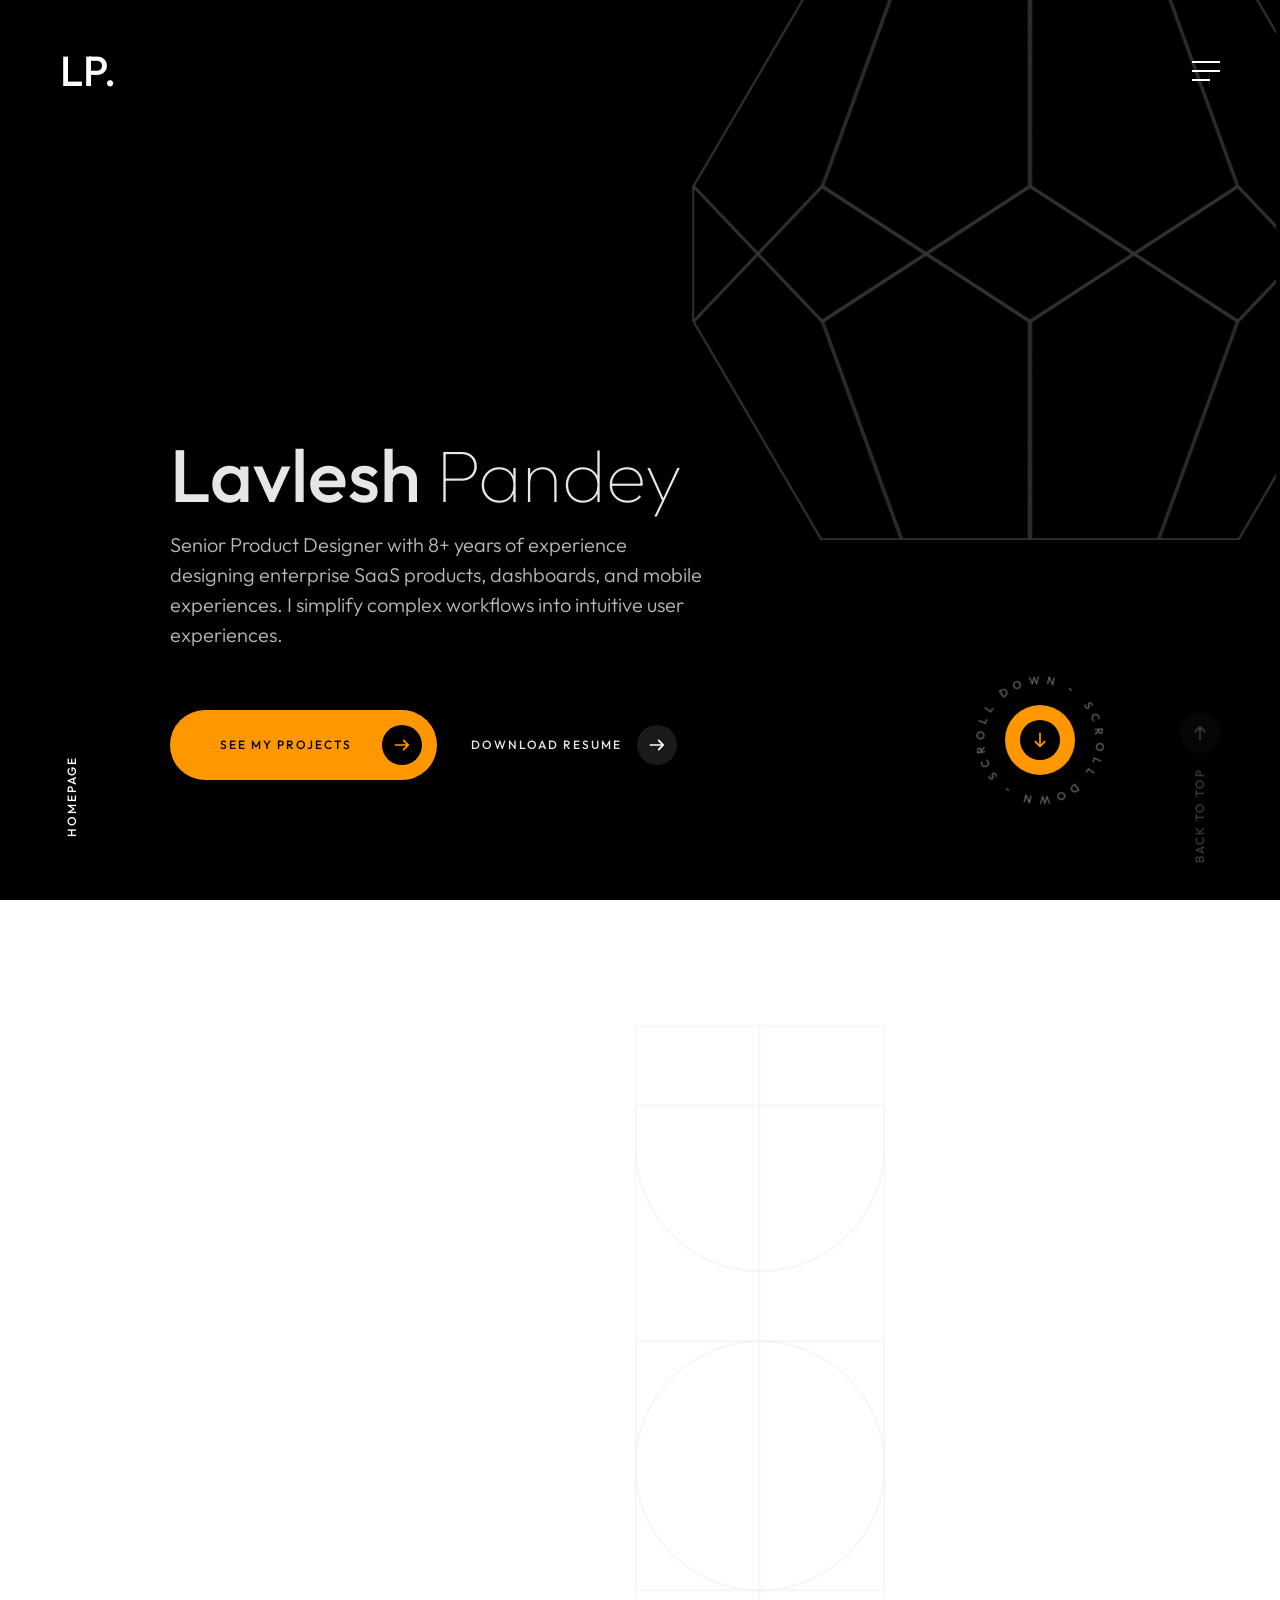
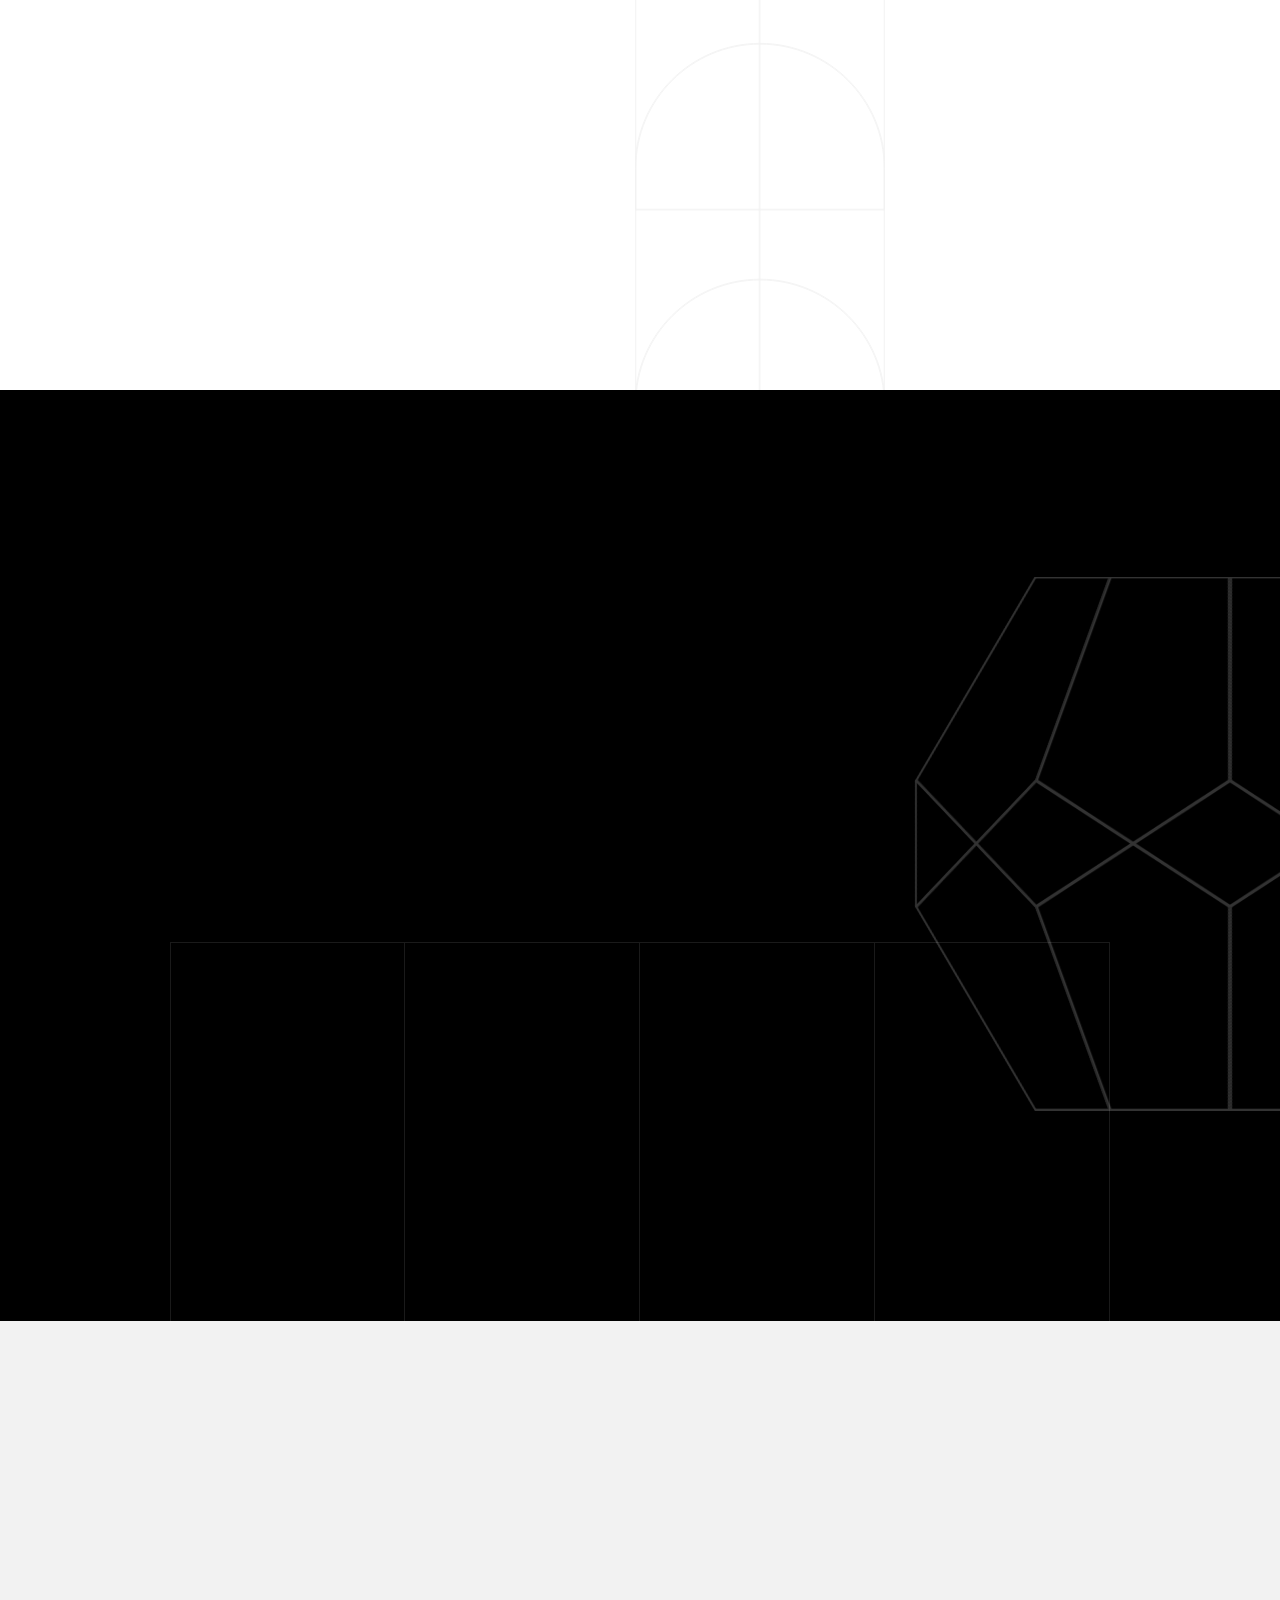
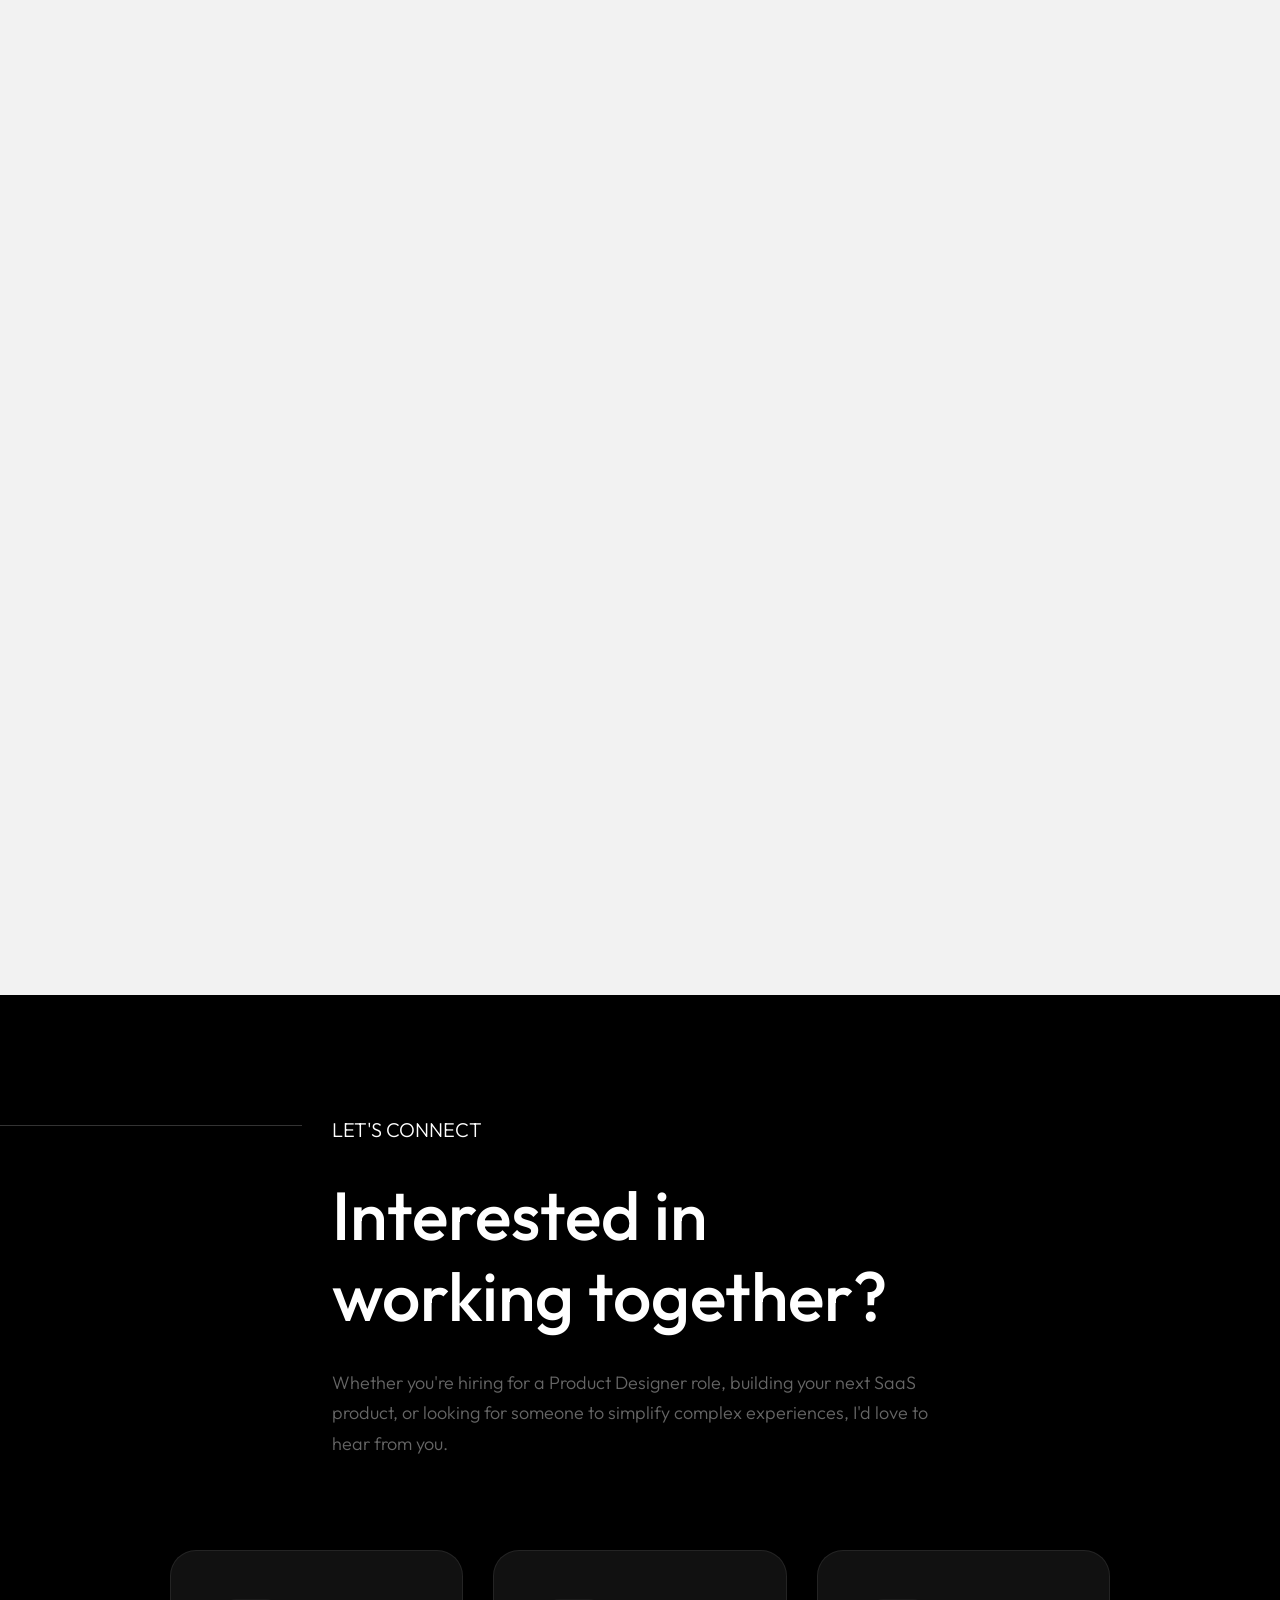
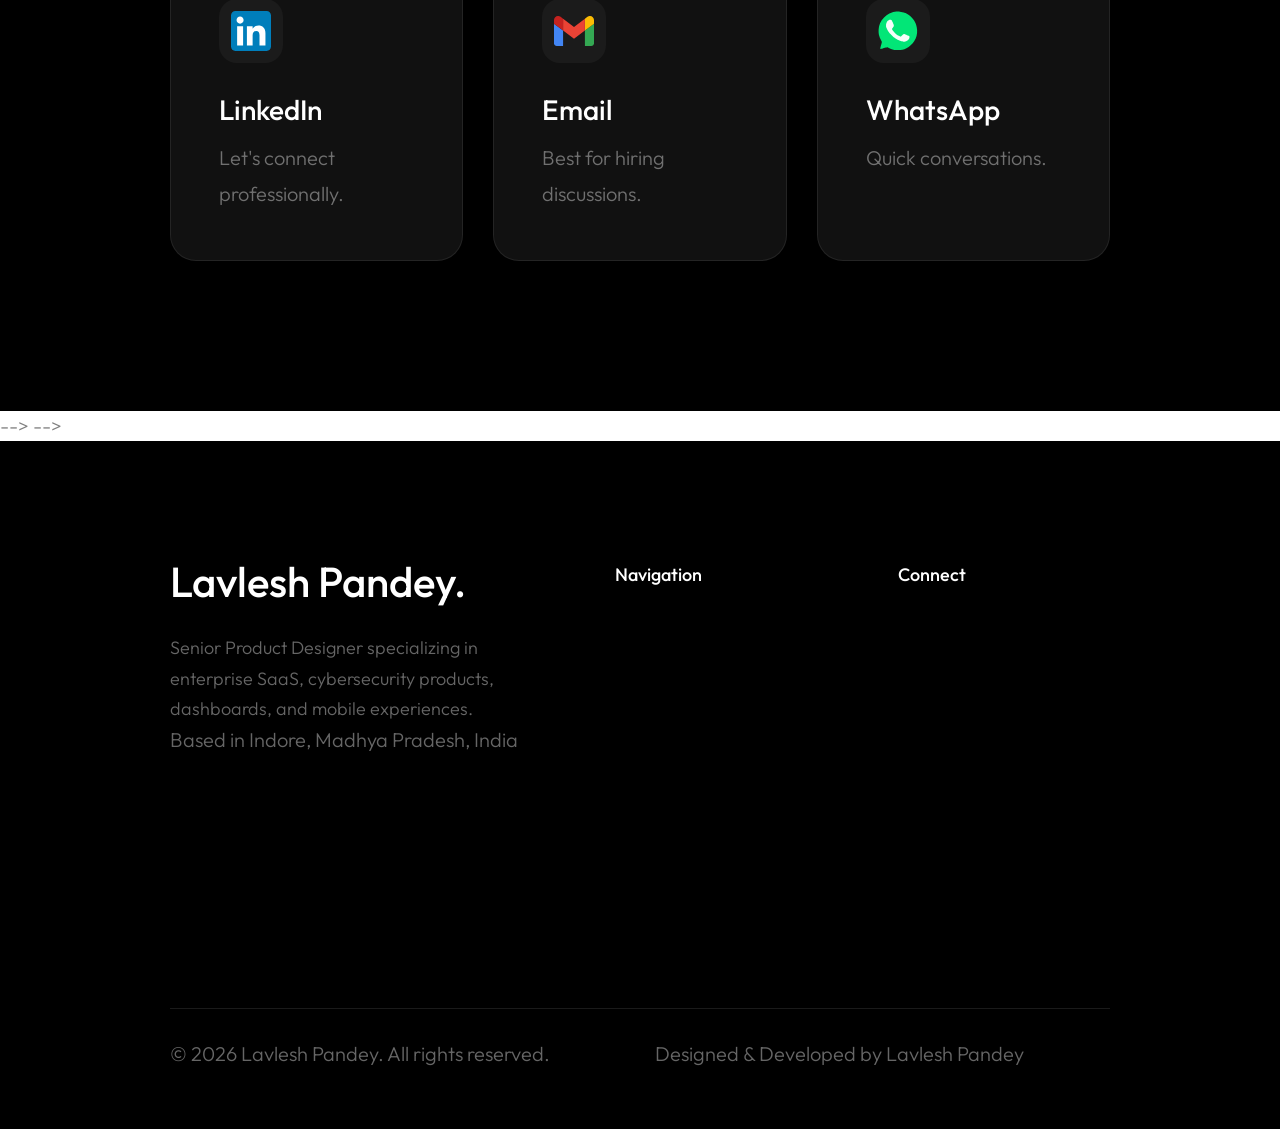
==== commit 49bea7df: "Update image source and alt text for Teen Bander" ====
--- a/index.html
+++ b/index.html
@@ -620,7 +620,7 @@
                                     <a href="#." class="mil-partner-frame" style="width: 200px;"><img src="img/partners/c9lab.png" alt="logo"></a>
                                 </div>
                                 <div class="swiper-slide">
-                                    <a href="#." class="mil-partner-frame" style="width: 200px;"><img src="img/partners/teenbander.png" alt="logo"></a>
+                                    <a href="#." class="mil-partner-frame" style="width: 200px;"><img src="img/partners/Teen Bander.png" alt="logo"></a>
                                 </div>
                                 <div class="swiper-slide">
                                     <a href="#." class="mil-partner-frame" style="width: 200px;"><img src="img/partners/TPC.png" alt="logo"></a>
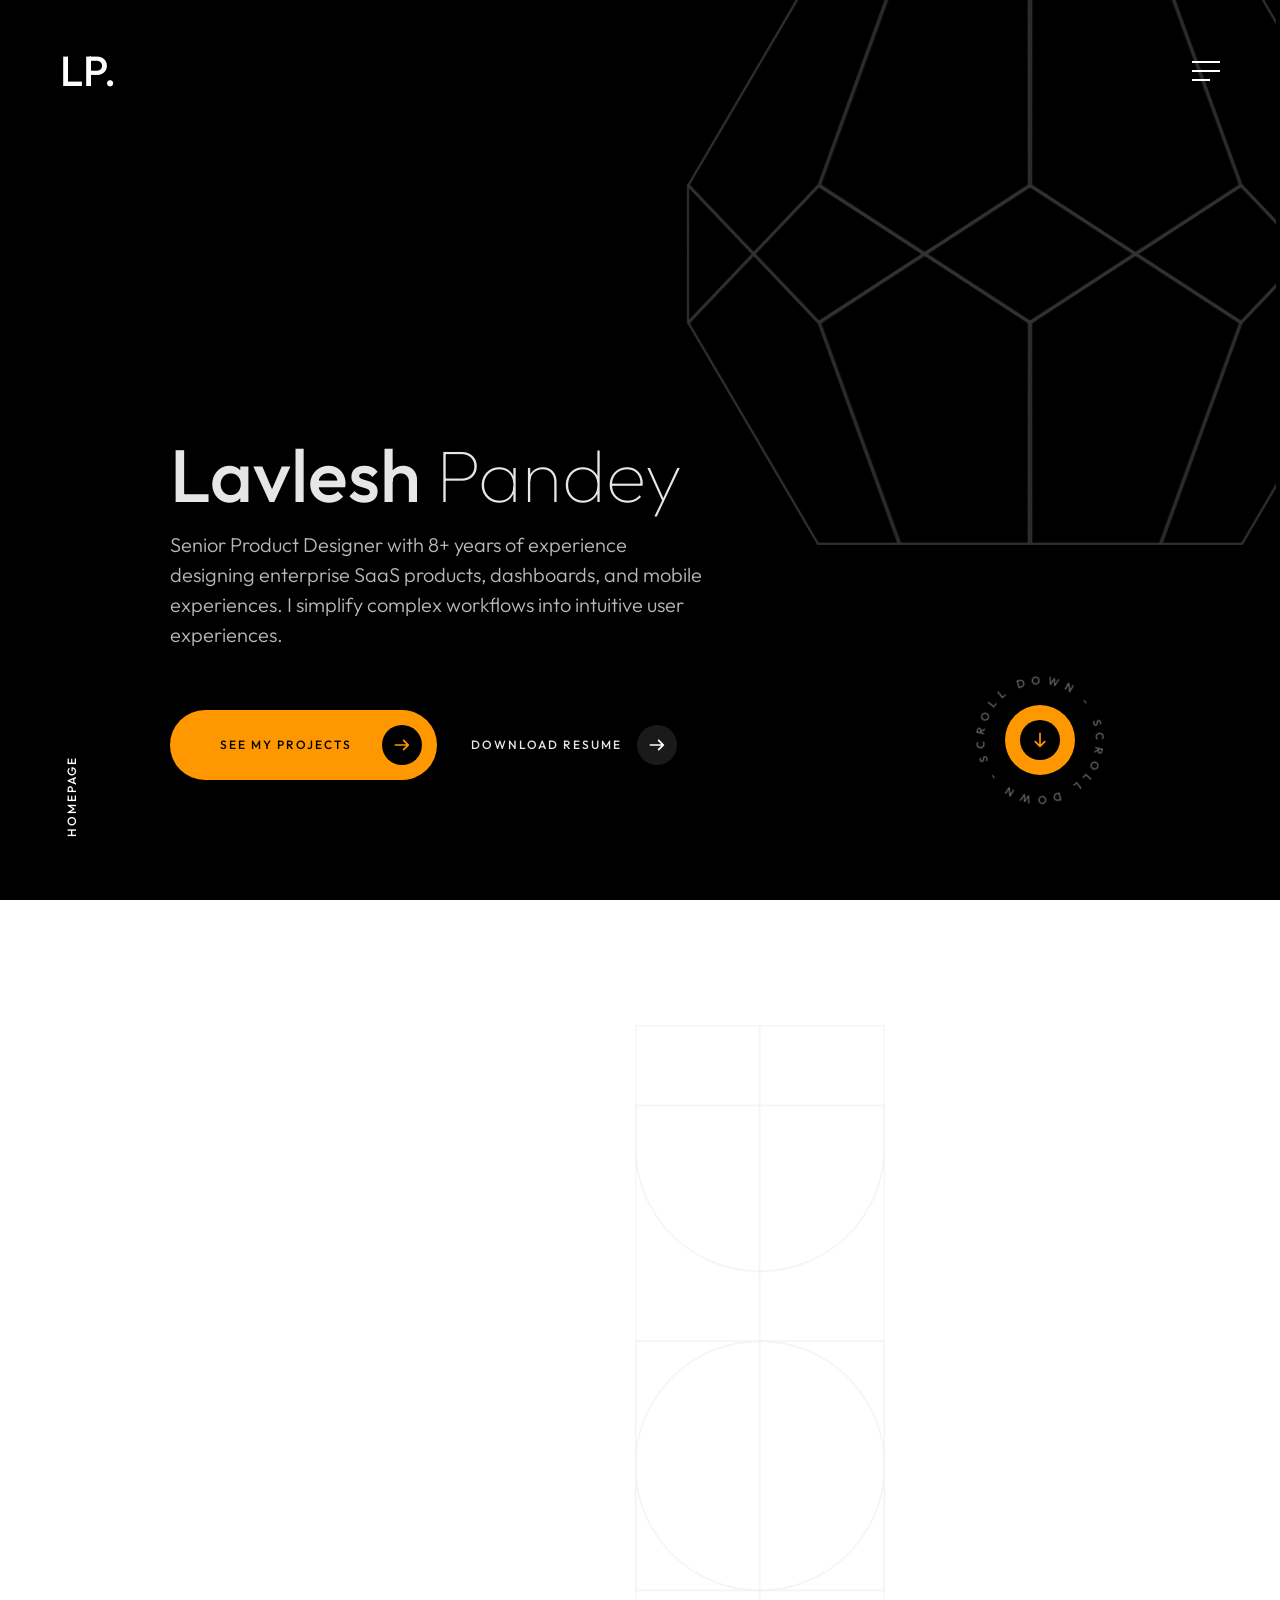
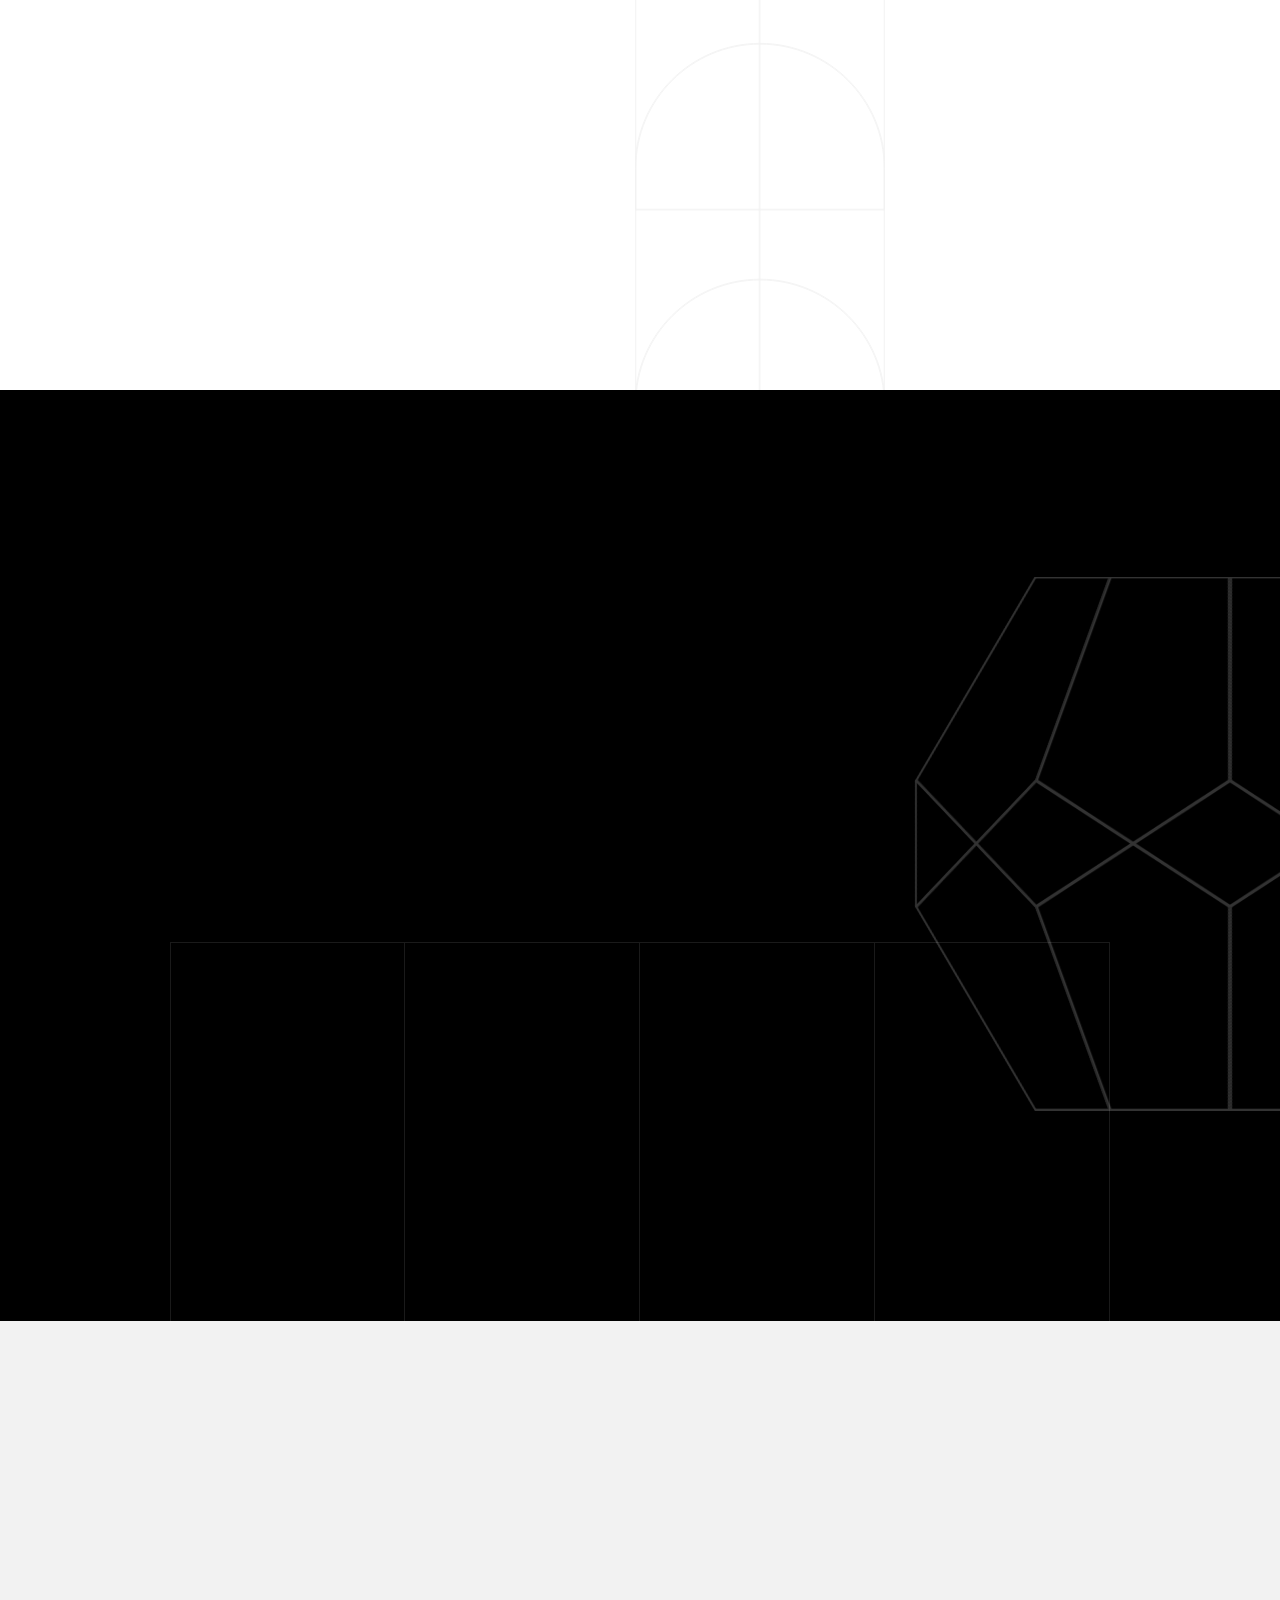
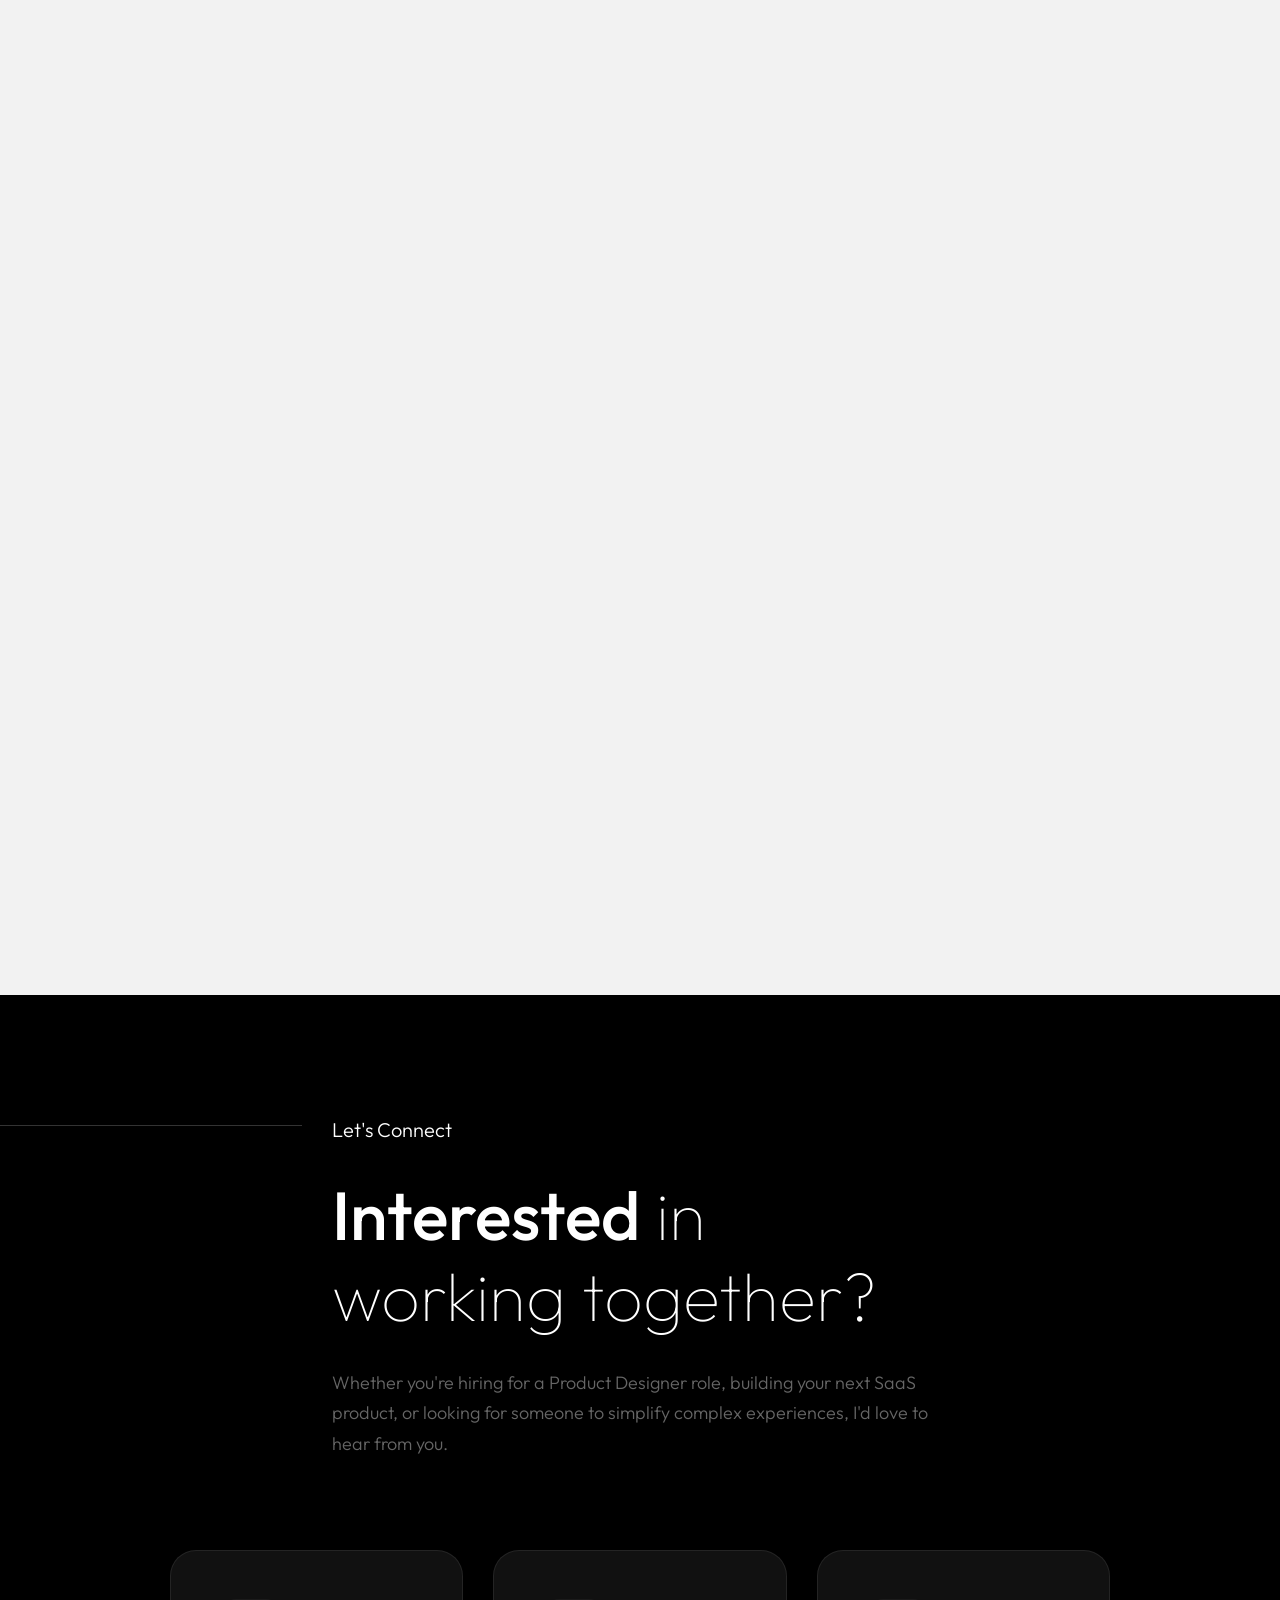
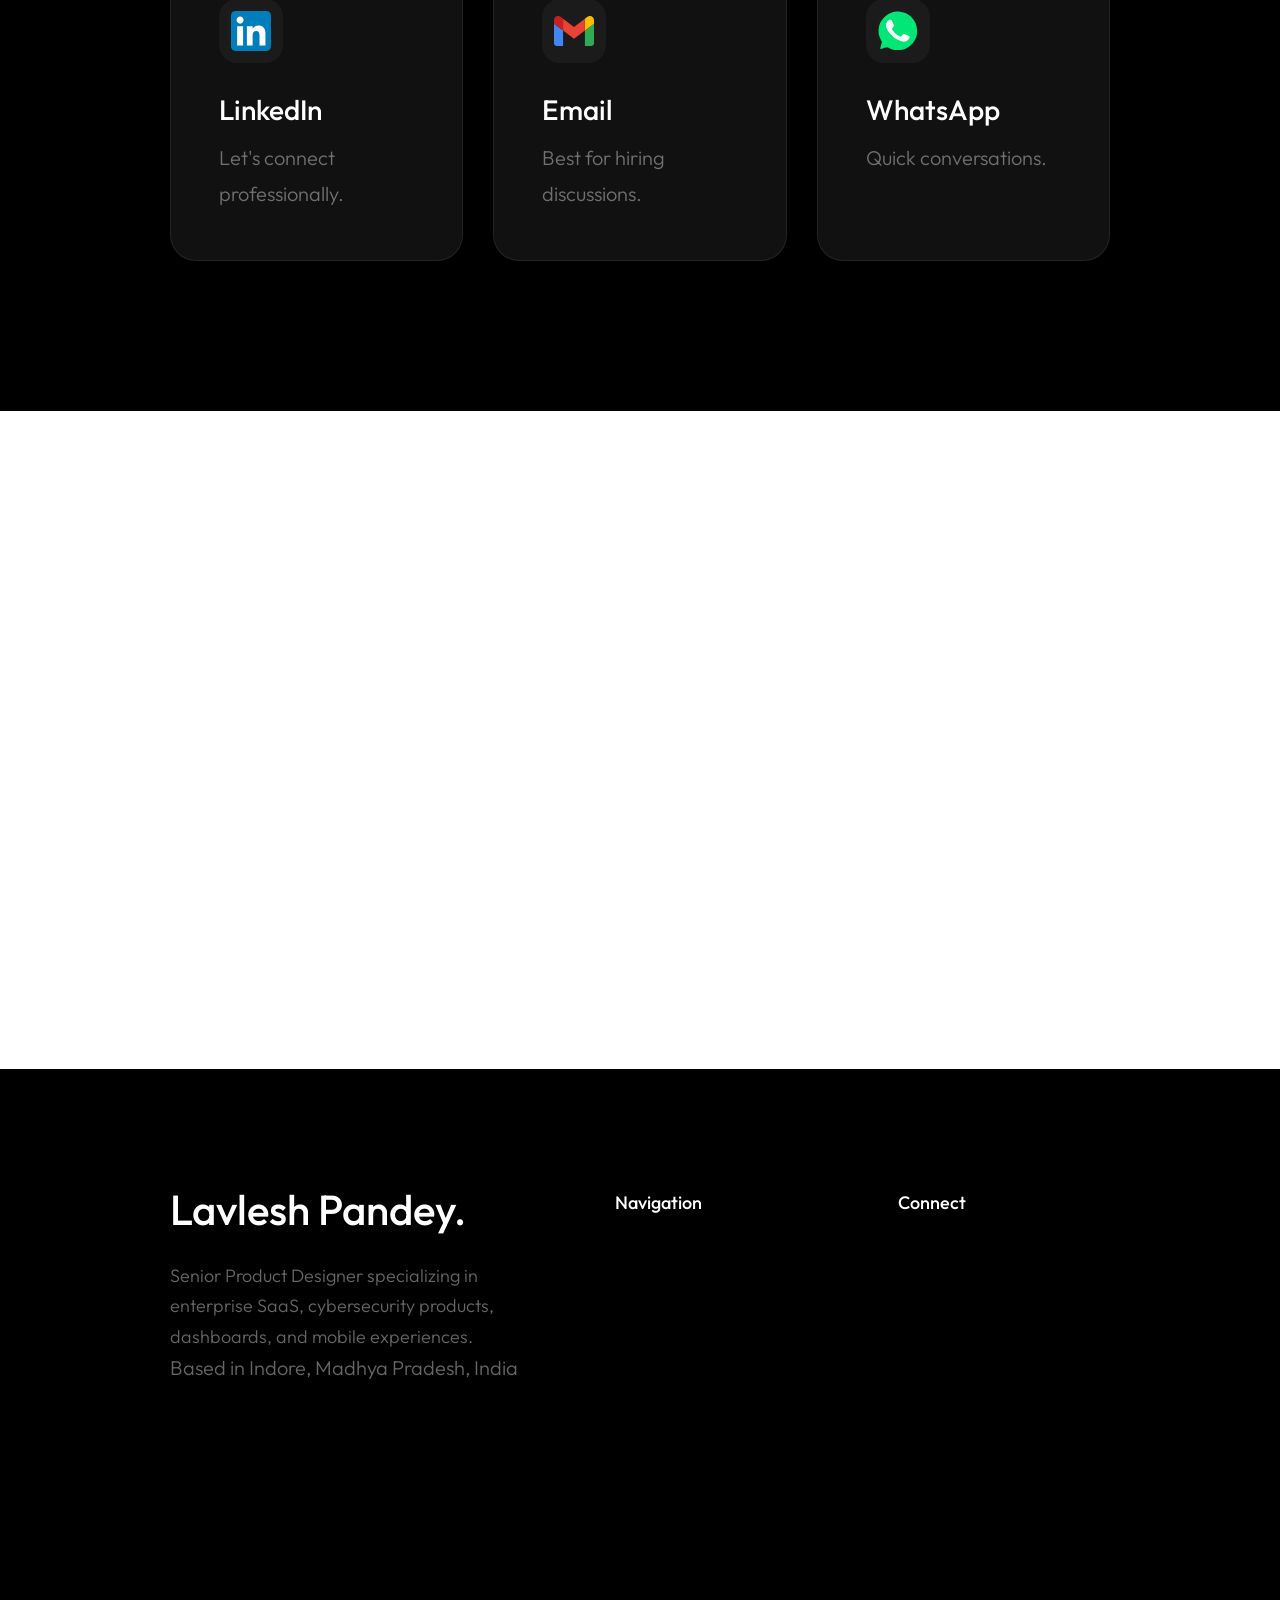
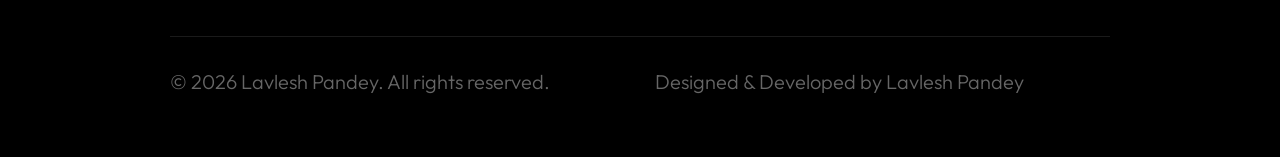
==== commit 7995fbbf: "Update portfolio website" ====
--- a/index.html
+++ b/index.html
@@ -1,11 +1,41 @@
 <!DOCTYPE html>
-<html lang="zxx">
+<html lang="en">
 
 <head>
 
     <meta charset="UTF-8">
     <meta name="viewport" content="width=device-width, initial-scale=1.0">
     <meta http-equiv="X-UA-Compatible" content="ie=edge">
+
+    <!-- Primary SEO -->
+    <title>Lavlesh Pandey | Senior Product Designer</title>
+    <meta name="description" content="Lavlesh Pandey is a Senior Product Designer with 8+ years of experience designing enterprise SaaS products, cybersecurity platforms, dashboards, and mobile experiences.">
+    <meta name="author" content="Lavlesh Pandey">
+    <!-- TODO: replace with the final production domain -->
+    <link rel="canonical" href="https://www.lavleshpandey.in/">
+    <meta name="theme-color" content="#0b0b0b">
+
+    <!-- Open Graph -->
+    <meta property="og:type" content="website">
+    <meta property="og:title" content="Lavlesh Pandey | Senior Product Designer">
+    <meta property="og:description" content="Senior Product Designer with 8+ years of experience designing enterprise SaaS products, dashboards, and mobile experiences.">
+    <!-- TODO: replace with final production domain and OG image asset -->
+    <meta property="og:url" content="https://www.lavleshpandey.in/">
+    <meta property="og:image" content="img/og-image.jpg">
+    <meta property="og:site_name" content="Lavlesh Pandey">
+
+    <!-- Twitter -->
+    <meta name="twitter:card" content="summary_large_image">
+    <meta name="twitter:title" content="Lavlesh Pandey | Senior Product Designer">
+    <meta name="twitter:description" content="Senior Product Designer with 8+ years of experience designing enterprise SaaS products, dashboards, and mobile experiences.">
+    <meta name="twitter:image" content="img/og-image.jpg">
+    <!-- TODO: add Twitter handle if available -->
+    <!-- <meta name="twitter:site" content="@yourhandle"> -->
+
+    <!-- Favicons -->
+    <!-- TODO: replace with final favicon assets -->
+    <link rel="icon" type="image/x-icon" href="favicon.ico">
+    <link rel="apple-touch-icon" href="img/favicon/apple-touch-icon.png">
 
     <!-- bootstrap grid css -->
     <link rel="stylesheet" href="css/plugins/bootstrap-grid.css">
@@ -17,9 +47,6 @@
     <link rel="stylesheet" href="css/plugins/fancybox.min.css">
     <!-- Lavlesh Pandey scss -->
     <link rel="stylesheet" href="css/style.css">
-    <script src="js/medium.js"></script>
-    <!-- page name -->
-    <title>Lavlesh Pandey</title>
 
 </head>
 
@@ -31,7 +58,7 @@
         <!-- cursor -->
         <div class="mil-ball">
             <span class="mil-icon-1">
-                <svg viewBox="0 0 128 128">
+                <svg viewBox="0 0 128 128" aria-hidden="true" focusable="false">
                     <path d="M106.1,41.9c-1.2-1.2-3.1-1.2-4.2,0c-1.2,1.2-1.2,3.1,0,4.2L116.8,61H11.2l14.9-14.9c1.2-1.2,1.2-3.1,0-4.2	c-1.2-1.2-3.1-1.2-4.2,0l-20,20c-1.2,1.2-1.2,3.1,0,4.2l20,20c0.6,0.6,1.4,0.9,2.1,0.9s1.5-0.3,2.1-0.9c1.2-1.2,1.2-3.1,0-4.2	L11.2,67h105.5l-14.9,14.9c-1.2,1.2-1.2,3.1,0,4.2c0.6,0.6,1.4,0.9,2.1,0.9s1.5-0.3,2.1-0.9l20-20c1.2-1.2,1.2-3.1,0-4.2L106.1,41.9	z" />
                 </svg>
             </span>
@@ -40,24 +67,6 @@
         </div>
         <!-- cursor end -->
 
-        <!-- preloader -->
-        <!-- <div class="mil-preloader">
-            <div class="mil-preloader-animation">
-                <div class="mil-pos-abs mil-animation-1">
-                    <p class="mil-h3 mil-muted mil-thin">Pioneering</p>
-                    <p class="mil-h3 mil-muted">Creative</p>
-                    <p class="mil-h3 mil-muted mil-thin">Excellence</p>
-                </div>
-                <div class="mil-pos-abs mil-animation-2">
-                    <div class="mil-reveal-frame">
-                        <p class="mil-reveal-box"></p>
-                        <p class="mil-h3 mil-muted mil-thin">Lavlesh Pandey</p>
-                    </div>
-                </div>
-            </div>
-        </div> -->
-        <!-- preloader end -->
-
         <!-- scrollbar progress -->
         <div class="mil-progress-track">
             <div class="mil-progress"></div>
@@ -69,7 +78,7 @@
             <!-- frame clone -->
             <div class="mil-frame-top">
                 <a href="index.html" class="mil-logo">LP.</a>
-                <div class="mil-menu-btn">
+                <div class="mil-menu-btn" role="button" tabindex="0" aria-label="Open menu">
                     <span></span>
                 </div>
             </div>
@@ -79,30 +88,16 @@
                     <div class="row">
                         <div class="col-xl-5">
 
-                            <nav class="mil-main-menu" id="swupMenu">
+                            <nav class="mil-main-menu" id="swupMenu" aria-label="Primary">
                                 <ul>
-                                    <li class="mil-has-children mil-active">
-                                        <a href="#.">Homepage</a>
-                                        <!-- <ul>
-                                            <li><a href="index.html">Landing page</a></li>
-                                            <li><a href="home-2.html">Personal</a></li>
-                                            <li><a href="portfolio-3.html">Portfolio slider</a></li>
-                                        </ul> -->
+                                    <li class="mil-active">
+                                        <a href="#top">Homepage</a>
                                     </li>
-                                    <li class="mil-has-children">
+                                    <li>
                                         <a href="portfolio-1.html">Portfolio</a>
-                                        <!-- <ul>
-                                            <li><a href="portfolio-1.html">Grid type 1</a></li>
-                                            <li><a href="portfolio-2.html">Grid type 2</a></li>
-                                            <li><a href="portfolio-3.html">Slider</a></li>
-                                        </ul> -->
                                     </li>
-                                    <li class="mil-has-children">
-                                        <a href=""services.html">See What i do</a>
-                                        <!-- <ul>
-                                            <li><a href="services.html">Services List</a></li>
-                                            <li><a href="service.html">Single service</a></li>
-                                        </ul> -->
+                                    <li>
+                                        <a href="services.html">See What I Do</a>
                                     </li>
                                     <li class="mil-has-children">
                                         <a href="#.">Newsletter</a>
@@ -111,13 +106,8 @@
                                             <li><a href="publication.html">Publication</a></li>
                                         </ul>
                                     </li>
-                                    <li class="mil-has-children">
-                                        <a href="contact.html">Contact</a>
-                                        <!-- <ul>
-                                            <li><a href="team.html">Team</a></li>
-                                            <li><a href="contact.html">Contact</a></li>
-                                            <li><a href="404.html">404</a></li>
-                                        </ul> -->
+                                    <li>
+                                        <a href="#contact">Contact</a>
                                     </li>
                                 </ul>
                             </nav>
@@ -187,7 +177,7 @@
             </div>
         </div>
         <!-- menu -->
-        
+
         <!-- curtain -->
         <div class="mil-curtain"></div>
         <!-- curtain end -->
@@ -196,7 +186,7 @@
         <div class="mil-frame">
             <div class="mil-frame-top">
                 <a href="index.html" class="mil-logo">LP.</a>
-                <div class="mil-menu-btn">
+                <div class="mil-menu-btn" role="button" tabindex="0" aria-label="Open menu">
                     <span></span>
                 </div>
             </div>
@@ -242,12 +232,12 @@
                                     <span>See My Projects</span>
                                 </a>
 
-                                <a href="contact.html" class="mil-link mil-muted mil-arrow-place">
+                                <a href="resume.pdf" target="_blank" rel="noopener" class="mil-link mil-muted mil-arrow-place">
                                     <span>Download Resume</span>
                                 </a>
 
                                 <div class="mil-circle-text">
-                                    <svg version="1.1" xmlns="http://www.w3.org/2000/svg" xmlns:xlink="http://www.w3.org/1999/xlink" x="0px" y="0px" viewBox="0 0 300 300" enable-background="new 0 0 300 300" xml:space="preserve" class="mil-ct-svg mil-rotate" data-value="360">
+                                    <svg version="1.1" xmlns="http://www.w3.org/2000/svg" xmlns:xlink="http://www.w3.org/1999/xlink" x="0px" y="0px" viewBox="0 0 300 300" enable-background="new 0 0 300 300" xml:space="preserve" class="mil-ct-svg mil-rotate" data-value="360" role="img" aria-label="Scroll down">
                                         <defs>
                                             <path id="circlePath" d="M 150, 150 m -60, 0 a 60,60 0 0,1 120,0 a 60,60 0 0,1 -120,0 " />
                                         </defs>
@@ -260,7 +250,7 @@
                                             </text>
                                         </g>
                                     </svg>
-                                    <a href="#about" class="mil-button mil-arrow-place mil-icon-button mil-arrow-down"></a>
+                                    <a href="#about" class="mil-button mil-arrow-place mil-icon-button mil-arrow-down" aria-label="Scroll down to About section"></a>
                                 </div>
 
                             </div>
@@ -283,12 +273,12 @@
 
                                     <div class="mil-about-quote">
                                         <div class="mil-avatar mil-up">
-                                            <img src="img/faces/customers/22.jpg" alt="Founder">
+                                            <img src="img/faces/customers/22.jpg" alt="Lavlesh Pandey">
                                         </div>
                                         <h6 class="mil-quote mil-up">
-    Great products <span class="mil-thin">aren't remembered for how they look.</span>
-    They're remembered <span class="mil-thin">for how they make people feel.</span>
-</h6>
+                                            Great products <span class="mil-thin">aren't remembered for how they look.</span>
+                                            They're remembered <span class="mil-thin">for how they make people feel.</span>
+                                        </h6>
                                     </div>
                                 </div>
 
@@ -298,7 +288,7 @@
                                 <div class="mil-about-photo mil-mb-90">
                                     <div class="mil-lines-place"></div>
                                     <div class="mil-up mil-img-frame" style="padding-bottom: 160%;">
-                                        <img src="img/photo/1.jpg" alt="img" class="mil-scale" data-value-1="1" data-value-2="1.2">
+                                        <img src="img/photo/1.jpg" alt="Lavlesh Pandey, Senior Product Designer" class="mil-scale" data-value-1="1" data-value-2="1.2">
                                     </div>
                                 </div>
 
@@ -328,7 +318,7 @@
 
                                 <div class="mil-complex-text justify-content-center mil-up mil-mb-15">
 
-                                    <span class="mil-text-image"><img src="img/photo/2.jpg" alt="team"></span>
+                                    <span class="mil-text-image"><img src="img/photo/2.jpg" alt="Lavlesh Pandey at work"></span>
                                     <h2 class="mil-h1 mil-muted mil-center">Designing <span class="mil-thin">Products</span></h2>
 
                                 </div>
@@ -342,55 +332,55 @@
 
                             <div class="row mil-services-grid m-0">
 
-    <div class="col-md-6 col-lg-3 mil-services-grid-item p-0">
-
-        <a href="skills.html" class="mil-service-card-sm mil-up">
-            <h5 class="mil-muted mil-mb-30">Product <br>Design</h5>
-            <p class="mil-light-soft mil-mb-30">
-                Transforming complex business requirements into intuitive, user-centered digital products that balance user needs with business goals.
-            </p>
-            <div class="mil-button mil-icon-button-sm mil-arrow-place"></div>
-        </a>
-
-    </div>
-
-    <div class="col-md-6 col-lg-3 mil-services-grid-item p-0">
-
-        <a href="skills.html" class="mil-service-card-sm mil-up">
-            <h5 class="mil-muted mil-mb-30">Enterprise <br>SaaS</h5>
-            <p class="mil-light-soft mil-mb-30">
-                Designing scalable dashboards, monitoring platforms, and enterprise applications focused on clarity, efficiency, and decision-making.
-            </p>
-            <div class="mil-button mil-icon-button-sm mil-arrow-place"></div>
-        </a>
-
-    </div>
-
-    <div class="col-md-6 col-lg-3 mil-services-grid-item p-0">
-
-        <a href="skills.html" class="mil-service-card-sm mil-up">
-            <h5 class="mil-muted mil-mb-30">Design <br>Systems</h5>
-            <p class="mil-light-soft mil-mb-30">
-                Building reusable components and scalable design foundations that improve consistency, collaboration, and development speed.
-            </p>
-            <div class="mil-button mil-icon-button-sm mil-arrow-place"></div>
-        </a>
-
-    </div>
-
-    <div class="col-md-6 col-lg-3 mil-services-grid-item p-0">
-
-        <a href="skills.html" class="mil-service-card-sm mil-up">
-            <h5 class="mil-muted mil-mb-30">Cross-Functional <br>Collaboration</h5>
-            <p class="mil-light-soft mil-mb-30">
-                Working closely with product managers, engineers, and stakeholders to transform ideas into production-ready digital experiences.
-            </p>
-            <div class="mil-button mil-icon-button-sm mil-arrow-place"></div>
-        </a>
-
-    </div>
-
-</div>
+                                <div class="col-md-6 col-lg-3 mil-services-grid-item p-0">
+
+                                    <a href="skills.html" class="mil-service-card-sm mil-up">
+                                        <h5 class="mil-muted mil-mb-30">Product <br>Design</h5>
+                                        <p class="mil-light-soft mil-mb-30">
+                                            Transforming complex business requirements into intuitive, user-centered digital products that balance user needs with business goals.
+                                        </p>
+                                        <div class="mil-button mil-icon-button-sm mil-arrow-place"></div>
+                                    </a>
+
+                                </div>
+
+                                <div class="col-md-6 col-lg-3 mil-services-grid-item p-0">
+
+                                    <a href="skills.html" class="mil-service-card-sm mil-up">
+                                        <h5 class="mil-muted mil-mb-30">Enterprise <br>SaaS</h5>
+                                        <p class="mil-light-soft mil-mb-30">
+                                            Designing scalable dashboards, monitoring platforms, and enterprise applications focused on clarity, efficiency, and decision-making.
+                                        </p>
+                                        <div class="mil-button mil-icon-button-sm mil-arrow-place"></div>
+                                    </a>
+
+                                </div>
+
+                                <div class="col-md-6 col-lg-3 mil-services-grid-item p-0">
+
+                                    <a href="skills.html" class="mil-service-card-sm mil-up">
+                                        <h5 class="mil-muted mil-mb-30">Design <br>Systems</h5>
+                                        <p class="mil-light-soft mil-mb-30">
+                                            Building reusable components and scalable design foundations that improve consistency, collaboration, and development speed.
+                                        </p>
+                                        <div class="mil-button mil-icon-button-sm mil-arrow-place"></div>
+                                    </a>
+
+                                </div>
+
+                                <div class="col-md-6 col-lg-3 mil-services-grid-item p-0">
+
+                                    <a href="skills.html" class="mil-service-card-sm mil-up">
+                                        <h5 class="mil-muted mil-mb-30">Cross-Functional <br>Collaboration</h5>
+                                        <p class="mil-light-soft mil-mb-30">
+                                            Working closely with product managers, engineers, and stakeholders to transform ideas into production-ready digital experiences.
+                                        </p>
+                                        <div class="mil-button mil-icon-button-sm mil-arrow-place"></div>
+                                    </a>
+
+                                </div>
+
+                            </div>
                         </div>
                     </div>
                 </section>
@@ -404,7 +394,7 @@
                             <div class="col-lg-10">
 
                                 <span class="mil-suptitle mil-suptitle-right mil-suptitle-dark mil-up">Professional recommendations from managers, clients, and teammates <br>
-who have worked with me across products and teams.</span>
+                                who have worked with me across products and teams.</span>
 
                             </div>
                         </div>
@@ -417,188 +407,180 @@
                             <div class="col-lg-8">
 
                                 <div class="mil-slider-nav mil-soft mil-reviews-nav mil-up">
-                                    <div class="mil-slider-arrow mil-prev mil-revi-prev mil-arrow-place"></div>
-                                    <div class="mil-slider-arrow mil-revi-next mil-arrow-place"></div>
-                                </div>
-
-                                <svg xmlns="http://www.w3.org/2000/svg" viewBox="0 0 48 48" class="mil-quote-icon mil-up">
+                                    <div class="mil-slider-arrow mil-prev mil-revi-prev mil-arrow-place" role="button" tabindex="0" aria-label="Previous review"></div>
+                                    <div class="mil-slider-arrow mil-revi-next mil-arrow-place" role="button" tabindex="0" aria-label="Next review"></div>
+                                </div>
+
+                                <svg xmlns="http://www.w3.org/2000/svg" viewBox="0 0 48 48" class="mil-quote-icon mil-up" aria-hidden="true" focusable="false">
                                     <path d="M 13.5 10 A 8.5 8.5 0 0 0 13.5 27 A 8.5 8.5 0 0 0 18.291016 25.519531 C 17.422273 29.222843 15.877848 31.803343 14.357422 33.589844 C 12.068414 36.279429 9.9433594 37.107422 9.9433594 37.107422 A 1.50015 1.50015 0 1 0 11.056641 39.892578 C 11.056641 39.892578 13.931586 38.720571 16.642578 35.535156 C 19.35357 32.349741 22 27.072581 22 19 A 1.50015 1.50015 0 0 0 21.984375 18.78125 A 8.5 8.5 0 0 0 13.5 10 z M 34.5 10 A 8.5 8.5 0 0 0 34.5 27 A 8.5 8.5 0 0 0 39.291016 25.519531 C 38.422273 29.222843 36.877848 31.803343 35.357422 33.589844 C 33.068414 36.279429 30.943359 37.107422 30.943359 37.107422 A 1.50015 1.50015 0 1 0 32.056641 39.892578 C 32.056641 39.892578 34.931586 38.720571 37.642578 35.535156 C 40.35357 32.349741 43 27.072581 43 19 A 1.50015 1.50015 0 0 0 42.984375 18.78125 A 8.5 8.5 0 0 0 34.5 10 z" fill="#000000" />
                                 </svg>
 
-                               <div class="swiper-container mil-reviews-slider">
-    <div class="swiper-wrapper">
-
-        <!-- Sanjeet Patel -->
-        <div class="swiper-slide">
-            <div class="mil-review-frame mil-center" data-swiper-parallax="-200" data-swiper-parallax-opacity="0">
-                <h5 class="mil-up mil-mb-10">Sanjeet Patel</h5>
-                <p class="mil-mb-5 mil-upper mil-up mil-mb-30">
-                    Technical Lead • Anthropic Claude Solution Architect
-                </p>
-
-                <a href="https://linkedin.com/in/REPLACE_SANJEET_LINK"
-                   target="_blank"
-                   class="mil-review-link">
-
-                    <p class="mil-text-xl mil-up">
-                        Lavlesh has exceptional UI/UX skills with a strong eye for detail.
-                        He consistently delivers high-quality designs and transforms ideas
-                        into intuitive user experiences.
-                    </p>
-
-                </a>
-            </div>
-        </div>
-
-        <!-- Praveen Dhakad -->
-        <div class="swiper-slide">
-            <div class="mil-review-frame mil-center" data-swiper-parallax="-200" data-swiper-parallax-opacity="0">
-                <h5 class="mil-up mil-mb-10">Praveen Dhakad</h5>
-                <p class="mil-mb-5 mil-upper mil-up mil-mb-30">
-                    Engineering Head • C9LAB
-                </p>
-
-                <a href="https://linkedin.com/in/REPLACE_PRAVEEN_LINK"
-                   target="_blank"
-                   class="mil-review-link">
-
-                    <p class="mil-text-xl mil-up">
-                        Lavlesh combines creativity with smart design thinking and strong teamwork.
-                        He takes ownership, solves problems, and consistently delivers impressive results.
-                    </p>
-
-                </a>
-            </div>
-        </div>
-
-        <!-- Netram Patel -->
-        <div class="swiper-slide">
-            <div class="mil-review-frame mil-center" data-swiper-parallax="-200" data-swiper-parallax-opacity="0">
-                <h5 class="mil-up mil-mb-10">Netram Patel</h5>
-                <p class="mil-mb-5 mil-upper mil-up mil-mb-30">
-                    Founder • EdTech
-                </p>
-
-                <a href="https://linkedin.com/in/REPLACE_NETRAM_LINK"
-                   target="_blank"
-                   class="mil-review-link">
-
-                    <p class="mil-text-xl mil-up">
-                        Lavlesh is a phenomenal UI/UX designer with exceptional dedication
-                        and technical expertise. His professionalism makes him a valuable team member.
-                    </p>
-
-                </a>
-            </div>
-        </div>
-
-        <!-- Aman Kushwah -->
-        <div class="swiper-slide">
-            <div class="mil-review-frame mil-center" data-swiper-parallax="-200" data-swiper-parallax-opacity="0">
-                <h5 class="mil-up mil-mb-10">Aman Kushwah</h5>
-                <p class="mil-mb-5 mil-upper mil-up mil-mb-30">
-                    Product Manager • C9LAB
-                </p>
-
-                <a href="https://linkedin.com/in/REPLACE_AMAN_LINK"
-                   target="_blank"
-                   class="mil-review-link">
-
-                    <p class="mil-text-xl mil-up">
-                        Lavlesh consistently delivers high-quality designs while meeting deadlines.
-                        His creativity and commitment make him a dependable designer.
-                    </p>
-
-                </a>
-            </div>
-        </div>
-
-        <!-- Sneha Sidharth -->
-        <div class="swiper-slide">
-            <div class="mil-review-frame mil-center" data-swiper-parallax="-200" data-swiper-parallax-opacity="0">
-                <h5 class="mil-up mil-mb-10">Sneha Sidharth</h5>
-                <p class="mil-mb-5 mil-upper mil-up mil-mb-30">
-                    Project Manager
-                </p>
-
-                <a href="https://linkedin.com/in/REPLACE_SNEHA_LINK"
-                   target="_blank"
-                   class="mil-review-link">
-
-                    <p class="mil-text-xl mil-up">
-                        Lavlesh quickly took ownership of the project and delivered efficient,
-                        user-friendly interaction designs. He is hardworking and highly reliable.
-                    </p>
-
-                </a>
-            </div>
-        </div>
-
-        <!-- Akash Gautam -->
-        <div class="swiper-slide">
-            <div class="mil-review-frame mil-center" data-swiper-parallax="-200" data-swiper-parallax-opacity="0">
-                <h5 class="mil-up mil-mb-10">Akash Gautam</h5>
-                <p class="mil-mb-5 mil-upper mil-up mil-mb-30">
-                    Business Development Associate
-                </p>
-
-                <a href="https://linkedin.com/in/REPLACE_AKASH_LINK"
-                   target="_blank"
-                   class="mil-review-link">
-
-                    <p class="mil-text-xl mil-up">
-                        Working with Lavlesh was a great experience. He consistently delivered
-                        beyond expectations with professionalism and dedication.
-                    </p>
-
-                </a>
-            </div>
-        </div>
-
-        <!-- Harshit Kumar Gupta -->
-        <div class="swiper-slide">
-            <div class="mil-review-frame mil-center" data-swiper-parallax="-200" data-swiper-parallax-opacity="0">
-                <h5 class="mil-up mil-mb-10">Harshit Kumar Gupta</h5>
-                <p class="mil-mb-5 mil-upper mil-up mil-mb-30">
-                    Client • Aforro
-                </p>
-
-                <a href="https://linkedin.com/in/REPLACE_HARSHIT_LINK"
-                   target="_blank"
-                   class="mil-review-link">
-
-                    <p class="mil-text-xl mil-up">
-                        Lavlesh is a talented and approachable UI/UX designer who welcomes
-                        feedback and consistently delivers quality work.
-                    </p>
-
-                </a>
-            </div>
-        </div>
-
-        <!-- Gaurav Sharma -->
-        <div class="swiper-slide">
-            <div class="mil-review-frame mil-center" data-swiper-parallax="-200" data-swiper-parallax-opacity="0">
-                <h5 class="mil-up mil-mb-10">Gaurav Sharma</h5>
-                <p class="mil-mb-5 mil-upper mil-up mil-mb-30">
-                    Founder
-                </p>
-
-                <a href="https://linkedin.com/in/REPLACE_GAURAV_LINK"
-                   target="_blank"
-                   class="mil-review-link">
-
-                    <p class="mil-text-xl mil-up">
-                        Lavlesh delivered outstanding work on multiple projects.
-                        I would confidently recommend him for future UI/UX projects.
-                    </p>
-
-                </a>
-            </div>
-        </div>
-
-    </div>
-</div>
+                                <div class="swiper-container mil-reviews-slider">
+                                    <div class="swiper-wrapper">
+
+                                        <!-- Sanjeet Patel -->
+                                        <div class="swiper-slide">
+                                            <div class="mil-review-frame mil-center" data-swiper-parallax="-200" data-swiper-parallax-opacity="0">
+                                                <h5 class="mil-up mil-mb-10">Sanjeet Patel</h5>
+                                                <p class="mil-mb-5 mil-upper mil-up mil-mb-30">
+                                                    Technical Lead • Anthropic Claude Solution Architect
+                                                </p>
+
+                                                <!-- TODO: replace with Sanjeet Patel's actual LinkedIn URL -->
+                                                <a href="#" class="mil-review-link">
+
+                                                    <p class="mil-text-xl mil-up">
+                                                        Lavlesh has exceptional UI/UX skills with a strong eye for detail.
+                                                        He consistently delivers high-quality designs and transforms ideas
+                                                        into intuitive user experiences.
+                                                    </p>
+
+                                                </a>
+                                            </div>
+                                        </div>
+
+                                        <!-- Praveen Dhakad -->
+                                        <div class="swiper-slide">
+                                            <div class="mil-review-frame mil-center" data-swiper-parallax="-200" data-swiper-parallax-opacity="0">
+                                                <h5 class="mil-up mil-mb-10">Praveen Dhakad</h5>
+                                                <p class="mil-mb-5 mil-upper mil-up mil-mb-30">
+                                                    Engineering Head • C9LAB
+                                                </p>
+
+                                                <!-- TODO: replace with Praveen Dhakad's actual LinkedIn URL -->
+                                                <a href="#" class="mil-review-link">
+
+                                                    <p class="mil-text-xl mil-up">
+                                                        Lavlesh combines creativity with smart design thinking and strong teamwork.
+                                                        He takes ownership, solves problems, and consistently delivers impressive results.
+                                                    </p>
+
+                                                </a>
+                                            </div>
+                                        </div>
+
+                                        <!-- Netram Patel -->
+                                        <div class="swiper-slide">
+                                            <div class="mil-review-frame mil-center" data-swiper-parallax="-200" data-swiper-parallax-opacity="0">
+                                                <h5 class="mil-up mil-mb-10">Netram Patel</h5>
+                                                <p class="mil-mb-5 mil-upper mil-up mil-mb-30">
+                                                    Founder • EdTech
+                                                </p>
+
+                                                <!-- TODO: replace with Netram Patel's actual LinkedIn URL -->
+                                                <a href="#" class="mil-review-link">
+
+                                                    <p class="mil-text-xl mil-up">
+                                                        Lavlesh is a phenomenal UI/UX designer with exceptional dedication
+                                                        and technical expertise. His professionalism makes him a valuable team member.
+                                                    </p>
+
+                                                </a>
+                                            </div>
+                                        </div>
+
+                                        <!-- Aman Kushwah -->
+                                        <div class="swiper-slide">
+                                            <div class="mil-review-frame mil-center" data-swiper-parallax="-200" data-swiper-parallax-opacity="0">
+                                                <h5 class="mil-up mil-mb-10">Aman Kushwah</h5>
+                                                <p class="mil-mb-5 mil-upper mil-up mil-mb-30">
+                                                    Product Manager • C9LAB
+                                                </p>
+
+                                                <!-- TODO: replace with Aman Kushwah's actual LinkedIn URL -->
+                                                <a href="#" class="mil-review-link">
+
+                                                    <p class="mil-text-xl mil-up">
+                                                        Lavlesh consistently delivers high-quality designs while meeting deadlines.
+                                                        His creativity and commitment make him a dependable designer.
+                                                    </p>
+
+                                                </a>
+                                            </div>
+                                        </div>
+
+                                        <!-- Sneha Sidharth -->
+                                        <div class="swiper-slide">
+                                            <div class="mil-review-frame mil-center" data-swiper-parallax="-200" data-swiper-parallax-opacity="0">
+                                                <h5 class="mil-up mil-mb-10">Sneha Sidharth</h5>
+                                                <p class="mil-mb-5 mil-upper mil-up mil-mb-30">
+                                                    Project Manager
+                                                </p>
+
+                                                <!-- TODO: replace with Sneha Sidharth's actual LinkedIn URL -->
+                                                <a href="#" class="mil-review-link">
+
+                                                    <p class="mil-text-xl mil-up">
+                                                        Lavlesh quickly took ownership of the project and delivered efficient,
+                                                        user-friendly interaction designs. He is hardworking and highly reliable.
+                                                    </p>
+
+                                                </a>
+                                            </div>
+                                        </div>
+
+                                        <!-- Akash Gautam -->
+                                        <div class="swiper-slide">
+                                            <div class="mil-review-frame mil-center" data-swiper-parallax="-200" data-swiper-parallax-opacity="0">
+                                                <h5 class="mil-up mil-mb-10">Akash Gautam</h5>
+                                                <p class="mil-mb-5 mil-upper mil-up mil-mb-30">
+                                                    Business Development Associate
+                                                </p>
+
+                                                <!-- TODO: replace with Akash Gautam's actual LinkedIn URL -->
+                                                <a href="#" class="mil-review-link">
+
+                                                    <p class="mil-text-xl mil-up">
+                                                        Working with Lavlesh was a great experience. He consistently delivered
+                                                        beyond expectations with professionalism and dedication.
+                                                    </p>
+
+                                                </a>
+                                            </div>
+                                        </div>
+
+                                        <!-- Harshit Kumar Gupta -->
+                                        <div class="swiper-slide">
+                                            <div class="mil-review-frame mil-center" data-swiper-parallax="-200" data-swiper-parallax-opacity="0">
+                                                <h5 class="mil-up mil-mb-10">Harshit Kumar Gupta</h5>
+                                                <p class="mil-mb-5 mil-upper mil-up mil-mb-30">
+                                                    Client • Aforro
+                                                </p>
+
+                                                <!-- TODO: replace with Harshit Kumar Gupta's actual LinkedIn URL -->
+                                                <a href="#" class="mil-review-link">
+
+                                                    <p class="mil-text-xl mil-up">
+                                                        Lavlesh is a talented and approachable UI/UX designer who welcomes
+                                                        feedback and consistently delivers quality work.
+                                                    </p>
+
+                                                </a>
+                                            </div>
+                                        </div>
+
+                                        <!-- Gaurav Sharma -->
+                                        <div class="swiper-slide">
+                                            <div class="mil-review-frame mil-center" data-swiper-parallax="-200" data-swiper-parallax-opacity="0">
+                                                <h5 class="mil-up mil-mb-10">Gaurav Sharma</h5>
+                                                <p class="mil-mb-5 mil-upper mil-up mil-mb-30">
+                                                    Founder
+                                                </p>
+
+                                                <!-- TODO: replace with Gaurav Sharma's actual LinkedIn URL -->
+                                                <a href="#" class="mil-review-link">
+
+                                                    <p class="mil-text-xl mil-up">
+                                                        Lavlesh delivered outstanding work on multiple projects.
+                                                        I would confidently recommend him for future UI/UX projects.
+                                                    </p>
+
+                                                </a>
+                                            </div>
+                                        </div>
+
+                                    </div>
+                                </div>
 
                             </div>
                         </div>
@@ -614,25 +596,25 @@
                         <div class="swiper-container mil-infinite-show mil-up">
                             <div class="swiper-wrapper">
                                 <div class="swiper-slide">
-                                    <a href="#." class="mil-partner-frame" style="width: 200px;"><img src="img/partners/infobeans.png" alt="logo"></a>
+                                    <a href="#." class="mil-partner-frame" style="width: 200px;"><img src="img/partners/infobeans.png" alt="InfoBeans logo"></a>
                                 </div>
                                 <div class="swiper-slide">
-                                    <a href="#." class="mil-partner-frame" style="width: 200px;"><img src="img/partners/c9lab.png" alt="logo"></a>
+                                    <a href="#." class="mil-partner-frame" style="width: 200px;"><img src="img/partners/c9lab.png" alt="C9Lab logo"></a>
                                 </div>
                                 <div class="swiper-slide">
-                                    <a href="#." class="mil-partner-frame" style="width: 200px;"><img src="img/partners/Teen Bander.png" alt="logo"></a>
+                                    <a href="#." class="mil-partner-frame" style="width: 200px;"><img src="img/partners/Teen Bander.png" alt="Teen Bander logo"></a>
                                 </div>
                                 <div class="swiper-slide">
-                                    <a href="#." class="mil-partner-frame" style="width: 200px;"><img src="img/partners/TPC.png" alt="logo"></a>
+                                    <a href="#." class="mil-partner-frame" style="width: 200px;"><img src="img/partners/TPC.png" alt="TPC logo"></a>
                                 </div>
                                 <div class="swiper-slide">
-                                    <a href="#." class="mil-partner-frame" style="width: 200px;"><img src="img/partners/aimdle.png" alt="logo"></a>
+                                    <a href="#." class="mil-partner-frame" style="width: 200px;"><img src="img/partners/aimdle.png" alt="Aimdle logo"></a>
                                 </div>
                                 <div class="swiper-slide">
-                                    <a href="#." class="mil-partner-frame" style="width: 200px;"><img src="img/partners/Nagarro.png" alt="logo"></a>
+                                    <a href="#." class="mil-partner-frame" style="width: 200px;"><img src="img/partners/Nagarro.png" alt="Nagarro logo"></a>
                                 </div>
                                 <div class="swiper-slide">
-                                    <a href="#." class="mil-partner-frame" style="width: 200px;"><img src="img/partners/aforro.png" alt="logo"></a>
+                                    <a href="#." class="mil-partner-frame" style="width: 200px;"><img src="img/partners/aforro.png" alt="Aforro logo"></a>
                                 </div>
                             </div>
                         </div>
@@ -641,321 +623,284 @@
                 </div>
                 <!-- partners end -->
 
-
-<!-- ================= CONTACT ================= -->
-
-<section class="mil-dark-bg" id="contact">
-
-    <div class="mi-invert-fix">
-
-        <div class="container mil-p-120-120">
-
-            <!-- Heading -->
-
-            <div class="row justify-content-center mil-mb-90">
-
-                <div class="col-xl-8 text-center">
-
-                    <span class="mil-suptitle mil-light mil-mb-30">
-                        LET'S CONNECT
-                    </span>
-
-                    <h2 class="mil-light mil-mb-30">
-                        Interested in working together?
-                    </h2>
-
-                    <p class="mil-light-soft mil-text-lg">
-                        Whether you're hiring for a Product Designer role,
-                        building your next SaaS product, or looking for someone
-                        to simplify complex experiences, I'd love to hear from you.
-                    </p>
-
-                </div>
-
-            </div>
-
-            <!-- Cards -->
-
-            <div class="row">
-
-                <!-- LinkedIn -->
-
-                <div class="col-lg-4 mil-mb-30">
-
-                    <a href="https://linkedin.com/in/YOURPROFILE"
-                       target="_blank"
-                       class="mil-contact-card">
-
-                        <div class="mil-contact-icon" >
-
-                            <img style="width: 40px;"git src="img/icons/LinkedIn_icon.svg" alt="logo"> <!-- LinkedIn SVG -->
-
-                        
-                        </div>
-
-                        <h4 class="mil-light">
-                            LinkedIn
-                        </h4>
-
-                        <p class="mil-light-soft">
-                            Let's connect professionally.
-                        </p>
-
-                    </a>
-
-                </div>
-
-                <!-- Email -->
-
-                <div class="col-lg-4 mil-mb-30">
-
-                    <a href="mailto:hello@lavleshpandey.in"
-                       class="mil-contact-card">
-
-                        <div class="mil-contact-icon">
-
-                            <img style="width: 40px;" src="img/icons/Gmail_icon_(2020).svg" alt="logo"><!-- Mail SVG -->
-
-                        </div>
-
-                        <h4 class="mil-light">
-                            Email
-                        </h4>
-
-                        <p class="mil-light-soft">
-                            Best for hiring discussions.
-                        </p>
-
-                    </a>
-
-                </div>
-
-                <!-- WhatsApp -->
-
-                <div class="col-lg-4 mil-mb-30">
-
-                    <a href="https://wa.me/91XXXXXXXXXX"
-                       target="_blank"
-                       class="mil-contact-card">
-
-                        <div class="mil-contact-icon" >
-
-                            <img  style="width: 40px;" src="img/icons/WhatsApp_Logo.svg" alt="logo"><!-- WhatsApp SVG -->
-
-                        </div>
-
-                        <h4 class="mil-light">
-                            WhatsApp
-                        </h4>
-
-                        <p class="mil-light-soft">
-                            Quick conversations.
-                        </p>
-
-                    </a>
-
-                </div>
-
-            </div>
-
-        </div>
-
-    </div>
-
-</section>
-
-<!-- ================= END CONTACT ================= -->
-                
-
-                <!-- Insights --> -->
-<!-- <section id="insights">
-    <div class="container mil-p-120-60">
-
-        <div class="row align-items-center mil-mb-60">
-
-            <div class="col-lg-8 mil-mb-30">
-
-                <span class="mil-suptitle mil-up mil-mb-20">
-                    INSIGHTS
-                </span>
-
-                <h2 class="mil-up">
-                    Thoughts on Product Design, Enterprise SaaS & User Experience
-                </h2>
-
-                <p class="mil-text-lg mil-up mil-mt-30">
-                    I regularly write about product design, UX strategy, enterprise
-                    applications, design systems and solving complex user problems.
-                </p>
-
-            </div>
-
-            <div class="col-lg-4 mil-mb-30">
-
-                <div class="mil-adaptive-right mil-up">
-
-                    <a href="https://medium.com/@lavleshpandey2021"
-                       target="_blank"
-                       class="mil-link mil-dark mil-arrow-place">
-
-                        <span>View all on Medium</span>
-
-                    </a>
-
-                </div>
-
-            </div>
-
-        </div>
-
-        <div class="row" id="medium-posts">
-
-            <!-- Medium posts will be loaded here automatically -->
-
-        <!-- </div>
-
-    </div>
-</section> --> -->
-<!-- Insights end
-
-<!-- footer -->
-<footer class="mil-dark-bg">
-    <div class="mi-invert-fix">
-
-        <div class="container mil-p-120-60">
-
-            <div class="row justify-content-between">
-
-                <!-- Left -->
-
-                <div class="col-lg-5 mil-mb-60">
-
-                    <div class="mil-logo mil-light mil-mb-30">
-                        Lavlesh Pandey.
+                <!-- contact -->
+                <section class="mil-dark-bg" id="contact">
+
+                    <div class="mi-invert-fix">
+
+                        <div class="container mil-p-120-120">
+
+                            <!-- heading -->
+                            <div class="row justify-content-center mil-mb-90">
+
+                                <div class="col-xl-8 text-center">
+
+                                    <span class="mil-suptitle mil-light mil-mb-30">
+                                        Let's Connect
+                                    </span>
+
+                                    <h2 class="mil-light mil-mb-30">
+                                        Interested<span class="mil-thin"> in working together?</span>
+                                    </h2>
+
+                                    <p class="mil-light-soft mil-text-lg">
+                                        Whether you're hiring for a Product Designer role,
+                                        building your next SaaS product, or looking for someone
+                                        to simplify complex experiences, I'd love to hear from you.
+                                    </p>
+
+                                </div>
+
+                            </div>
+
+                            <!-- cards -->
+                            <div class="row">
+
+                                <!-- LinkedIn -->
+                                <div class="col-lg-4 mil-mb-30">
+
+                                    <!-- TODO: replace with actual LinkedIn profile URL -->
+                                    <a href="#" class="mil-contact-card">
+
+                                        <div class="mil-contact-icon">
+                                            <img style="width: 40px;" src="img/icons/LinkedIn_icon.svg" alt="LinkedIn icon">
+                                        </div>
+
+                                        <h4 class="mil-light">
+                                            LinkedIn
+                                        </h4>
+
+                                        <p class="mil-light-soft">
+                                            Let's connect professionally.
+                                        </p>
+
+                                    </a>
+
+                                </div>
+
+                                <!-- Email -->
+                                <div class="col-lg-4 mil-mb-30">
+
+                                    <a href="mailto:hello@lavleshpandey.in" class="mil-contact-card">
+
+                                        <div class="mil-contact-icon">
+                                            <img style="width: 40px;" src="img/icons/Gmail_icon_(2020).svg" alt="Email icon">
+                                        </div>
+
+                                        <h4 class="mil-light">
+                                            Email
+                                        </h4>
+
+                                        <p class="mil-light-soft">
+                                            Best for hiring discussions.
+                                        </p>
+
+                                    </a>
+
+                                </div>
+
+                                <!-- WhatsApp -->
+                                <div class="col-lg-4 mil-mb-30">
+
+                                    <!-- TODO: replace with actual WhatsApp number -->
+                                    <a href="https://wa.me/91XXXXXXXXXX" class="mil-contact-card">
+
+                                        <div class="mil-contact-icon">
+                                            <img style="width: 40px;" src="img/icons/WhatsApp_Logo.svg" alt="WhatsApp icon">
+                                        </div>
+
+                                        <h4 class="mil-light">
+                                            WhatsApp
+                                        </h4>
+
+                                        <p class="mil-light-soft">
+                                            Quick conversations.
+                                        </p>
+
+                                    </a>
+
+                                </div>
+
+                            </div>
+
+                        </div>
+
                     </div>
 
-                    <p class="mil-light-soft mil-text-lg mil-mb-40">
-                        Senior Product Designer specializing in enterprise SaaS,
-                        cybersecurity products, dashboards, and mobile experiences.
-                    </p>
-
-                    <p class="mil-light-soft">
-                        Based in Indore, Madhya Pradesh, India
-                    </p>
-
-                </div>
-
-                <!-- Navigation -->
-
-                <div class="col-lg-3 mil-mb-60">
-
-                    <h6 class="mil-light mil-mb-30">
-                        Navigation
-                    </h6>
-
-                    <nav class="mil-footer-menu">
-
-                        <ul>
-
-                            <li class="mil-up">
-                                <a href="index.html">Home</a>
-                            </li>
-
-                            <li class="mil-up">
-                                <a href="projects.html">See My Projects</a>
-                            </li>
-
-                            <li class="mil-up">
-                                <a href="about.html">About</a>
-                            </li>
-
-                            <li class="mil-up">
-                                <a href="#contact">Contact</a>
-                            </li>
-
-                        </ul>
-
-                    </nav>
-
-                </div>
-
-                <!-- Connect -->
-
-                <div class="col-lg-3 mil-mb-60">
-
-                    <h6 class="mil-light mil-mb-30">
-                        Connect
-                    </h6>
-
-                    <ul class="mil-menu-list">
-
-                        <li class="mil-up">
-                            <a href="https://linkedin.com/in/YOURPROFILE"
-                               target="_blank"
-                               class="mil-light-soft">
-                                LinkedIn
-                            </a>
-                        </li>
-
-                        <li class="mil-up">
-                            <a href="mailto:hello@lavleshpandey.in"
-                               class="mil-light-soft">
-                                Email
-                            </a>
-                        </li>
-
-                        <li class="mil-up">
-                            <a href="resume.pdf"
-                               target="_blank"
-                               class="mil-light-soft">
-                                Resume
-                            </a>
-                        </li>
-
-                        <li class="mil-up">
-                            <a href="https://wa.me/91XXXXXXXXXX"
-                               target="_blank"
-                               class="mil-light-soft">
-                                WhatsApp
-                            </a>
-                        </li>
-
-                    </ul>
-
-                </div>
-
-            </div>
-
-            <div class="mil-divider mil-mb-30"></div>
-
-            <div class="row align-items-center">
-
-                <div class="col-lg-6">
-
-                    <p class="mil-light-soft">
-                        © 2026 Lavlesh Pandey. All rights reserved.
-                    </p>
-
-                </div>
-
-                <div class="col-lg-6 text-lg-end">
-
-                    <p class="mil-light-soft">
-                        Designed & Developed by Lavlesh Pandey
-                    </p>
-
-                </div>
-
-            </div>
-
-        </div>
-
-    </div>
-</footer>
-<!-- footer end -->
+                </section>
+                <!-- contact end -->
+
+                <!-- insights -->
+                <section id="insights">
+                    <div class="container mil-p-120-60">
+
+                        <div class="row align-items-center mil-mb-60">
+
+                            <div class="col-lg-8 mil-mb-30">
+
+                                <!-- <span class="mil-suptitle mil-up mil-mb-20">
+                                    Insights
+                                </span> -->
+
+                                <h2 class="mil-up">
+                                    Thoughts on <span class="mil-thin">Product Design, Enterprise SaaS & User Experience</span>
+                                </h2>
+
+                                <p class="mil-text-lg mil-up mil-mt-30">
+                                    I regularly write about product design, UX strategy, enterprise
+                                    applications, design systems and solving complex user problems.
+                                </p>
+
+                            </div>
+
+                            <div class="col-lg-4 mil-mb-30">
+
+                                <div class="mil-adaptive-right mil-up">
+
+                                    <a href="https://medium.com/@lavleshpandey2021" target="_blank" rel="noopener" class="mil-link mil-dark mil-arrow-place">
+                                        <span>View all on Medium</span>
+                                    </a>
+
+                                </div>
+
+                            </div>
+
+                        </div>
+
+                    </div>
+                </section>
+                <!-- insights end -->
+
+                <!-- footer -->
+                <footer class="mil-dark-bg">
+                    <div class="mi-invert-fix">
+
+                        <div class="container mil-p-120-60">
+
+                            <div class="row justify-content-between">
+
+                                <!-- left -->
+                                <div class="col-lg-5 mil-mb-60">
+
+                                    <div class="mil-logo mil-light mil-mb-30">
+                                        Lavlesh Pandey.
+                                    </div>
+
+                                    <p class="mil-light-soft mil-text-lg mil-mb-40">
+                                        Senior Product Designer specializing in enterprise SaaS,
+                                        cybersecurity products, dashboards, and mobile experiences.
+                                    </p>
+
+                                    <p class="mil-light-soft">
+                                        Based in Indore, Madhya Pradesh, India
+                                    </p>
+
+                                </div>
+
+                                <!-- navigation -->
+                                <div class="col-lg-3 mil-mb-60">
+
+                                    <h6 class="mil-light mil-mb-30">
+                                        Navigation
+                                    </h6>
+
+                                    <nav class="mil-footer-menu" aria-label="Footer">
+
+                                        <ul>
+
+                                            <li class="mil-up">
+                                                <a href="index.html">Home</a>
+                                            </li>
+
+                                            <li class="mil-up">
+                                                <a href="portfolio-1.html">See My Projects</a>
+                                            </li>
+
+                                            <li class="mil-up">
+                                                <a href="#about">About</a>
+                                            </li>
+
+                                            <li class="mil-up">
+                                                <a href="#contact">Contact</a>
+                                            </li>
+
+                                        </ul>
+
+                                    </nav>
+
+                                </div>
+
+                                <!-- connect -->
+                                <div class="col-lg-3 mil-mb-60">
+
+                                    <h6 class="mil-light mil-mb-30">
+                                        Connect
+                                    </h6>
+
+                                    <ul class="mil-menu-list">
+
+                                        <li class="mil-up">
+                                            <!-- TODO: replace with actual LinkedIn profile URL -->
+                                            <a href="#" class="mil-light-soft">
+                                                LinkedIn
+                                            </a>
+                                        </li>
+
+                                        <li class="mil-up">
+                                            <a href="mailto:hello@lavleshpandey.in" class="mil-light-soft">
+                                                Email
+                                            </a>
+                                        </li>
+
+                                        <li class="mil-up">
+                                            <a href="resume.pdf" target="_blank" rel="noopener" class="mil-light-soft">
+                                                Resume
+                                            </a>
+                                        </li>
+
+                                        <li class="mil-up">
+                                            <!-- TODO: replace with actual WhatsApp number -->
+                                            <a href="https://wa.me/91XXXXXXXXXX" class="mil-light-soft">
+                                                WhatsApp
+                                            </a>
+                                        </li>
+
+                                    </ul>
+
+                                </div>
+
+                            </div>
+
+                            <div class="mil-divider mil-mb-30"></div>
+
+                            <div class="row align-items-center">
+
+                                <div class="col-lg-6">
+
+                                    <p class="mil-light-soft">
+                                        © 2026 Lavlesh Pandey. All rights reserved.
+                                    </p>
+
+                                </div>
+
+                                <div class="col-lg-6 text-lg-end">
+
+                                    <p class="mil-light-soft">
+                                        Designed &amp; Developed by Lavlesh Pandey
+                                    </p>
+
+                                </div>
+
+                            </div>
+
+                        </div>
+
+                    </div>
+                </footer>
+                <!-- footer end -->
 
                 <!-- hidden elements -->
-                <div class="mil-hidden-elements">
+                <div class="mil-hidden-elements" aria-hidden="true">
                     <div class="mil-dodecahedron">
                         <div class="mil-pentagon">
                             <div></div>
@@ -1043,11 +988,11 @@
                         </div>
                     </div>
 
-                    <svg xmlns="http://www.w3.org/2000/svg" viewBox="0 0 24 24" class="mil-arrow">
+                    <svg xmlns="http://www.w3.org/2000/svg" viewBox="0 0 24 24" class="mil-arrow" aria-hidden="true" focusable="false">
                         <path d="M 14 5.3417969 C 13.744125 5.3417969 13.487969 5.4412187 13.292969 5.6367188 L 13.207031 5.7226562 C 12.816031 6.1136563 12.816031 6.7467188 13.207031 7.1367188 L 17.070312 11 L 4 11 C 3.448 11 3 11.448 3 12 C 3 12.552 3.448 13 4 13 L 17.070312 13 L 13.207031 16.863281 C 12.816031 17.254281 12.816031 17.887344 13.207031 18.277344 L 13.292969 18.363281 C 13.683969 18.754281 14.317031 18.754281 14.707031 18.363281 L 20.363281 12.707031 C 20.754281 12.316031 20.754281 11.682969 20.363281 11.292969 L 14.707031 5.6367188 C 14.511531 5.4412187 14.255875 5.3417969 14 5.3417969 z" />
                     </svg>
 
-                    <svg width="250" viewBox="0 0 300 1404" fill="none" xmlns="http://www.w3.org/2000/svg" class="mil-lines">
+                    <svg width="250" viewBox="0 0 300 1404" fill="none" xmlns="http://www.w3.org/2000/svg" class="mil-lines" aria-hidden="true" focusable="false">
                         <path fill-rule="evenodd" clip-rule="evenodd" d="M1 892L1 941H299V892C299 809.71 232.29 743 150 743C67.7096 743 1 809.71 1 892ZM0 942H300V892C300 809.157 232.843 742 150 742C67.1573 742 0 809.157 0 892L0 942Z" class="mil-move" />
                         <path fill-rule="evenodd" clip-rule="evenodd" d="M299 146V97L1 97V146C1 228.29 67.7096 295 150 295C232.29 295 299 228.29 299 146ZM300 96L0 96V146C0 228.843 67.1573 296 150 296C232.843 296 300 228.843 300 146V96Z" class="mil-move" />
                         <path fill-rule="evenodd" clip-rule="evenodd" d="M299 1H1V1403H299V1ZM0 0V1404H300V0H0Z" />
@@ -1082,6 +1027,8 @@
     <script src="js/plugins/ScrollTrigger.min.js"></script>
     <!-- scroll to js -->
     <script src="js/plugins/ScrollTo.min.js"></script>
+    <!-- medium posts js -->
+    <script src="js/medium.js"></script>
     <!-- Lavlesh Pandey js -->
     <script src="js/main.js"></script>
 
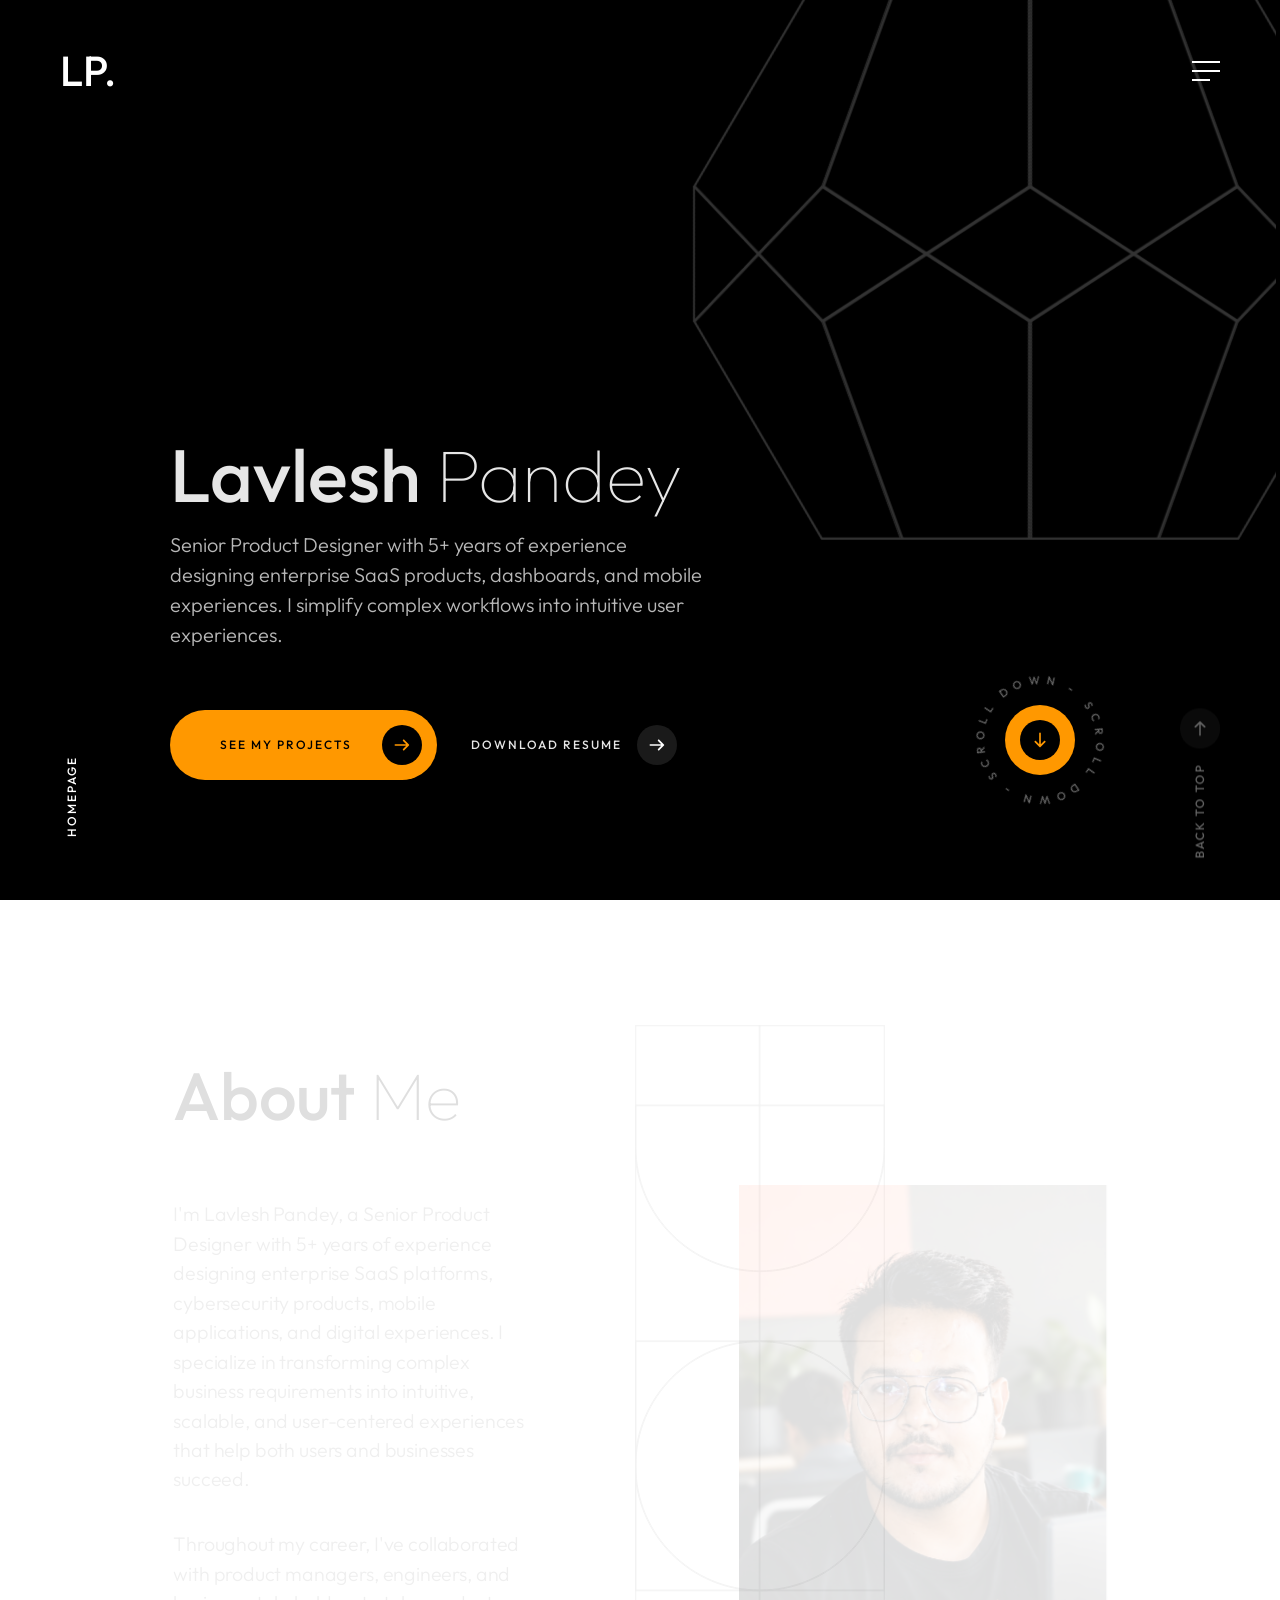
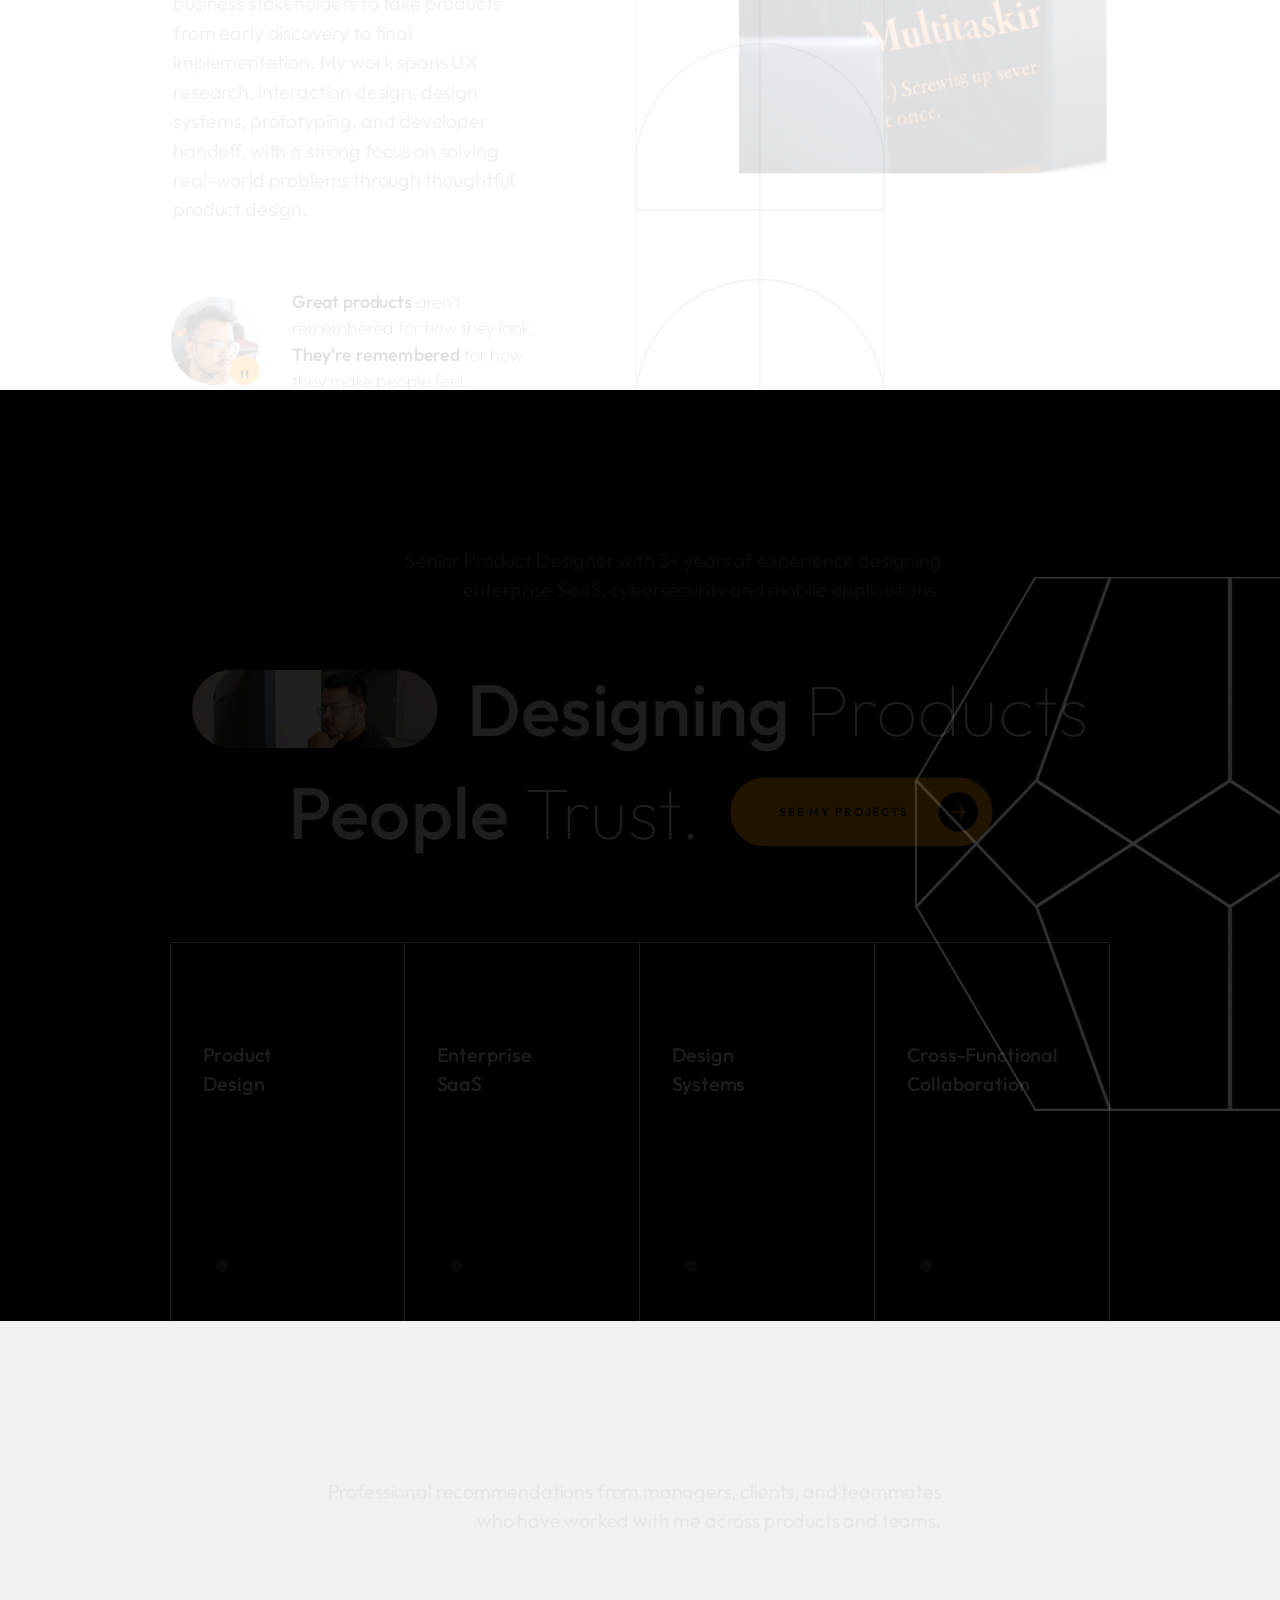
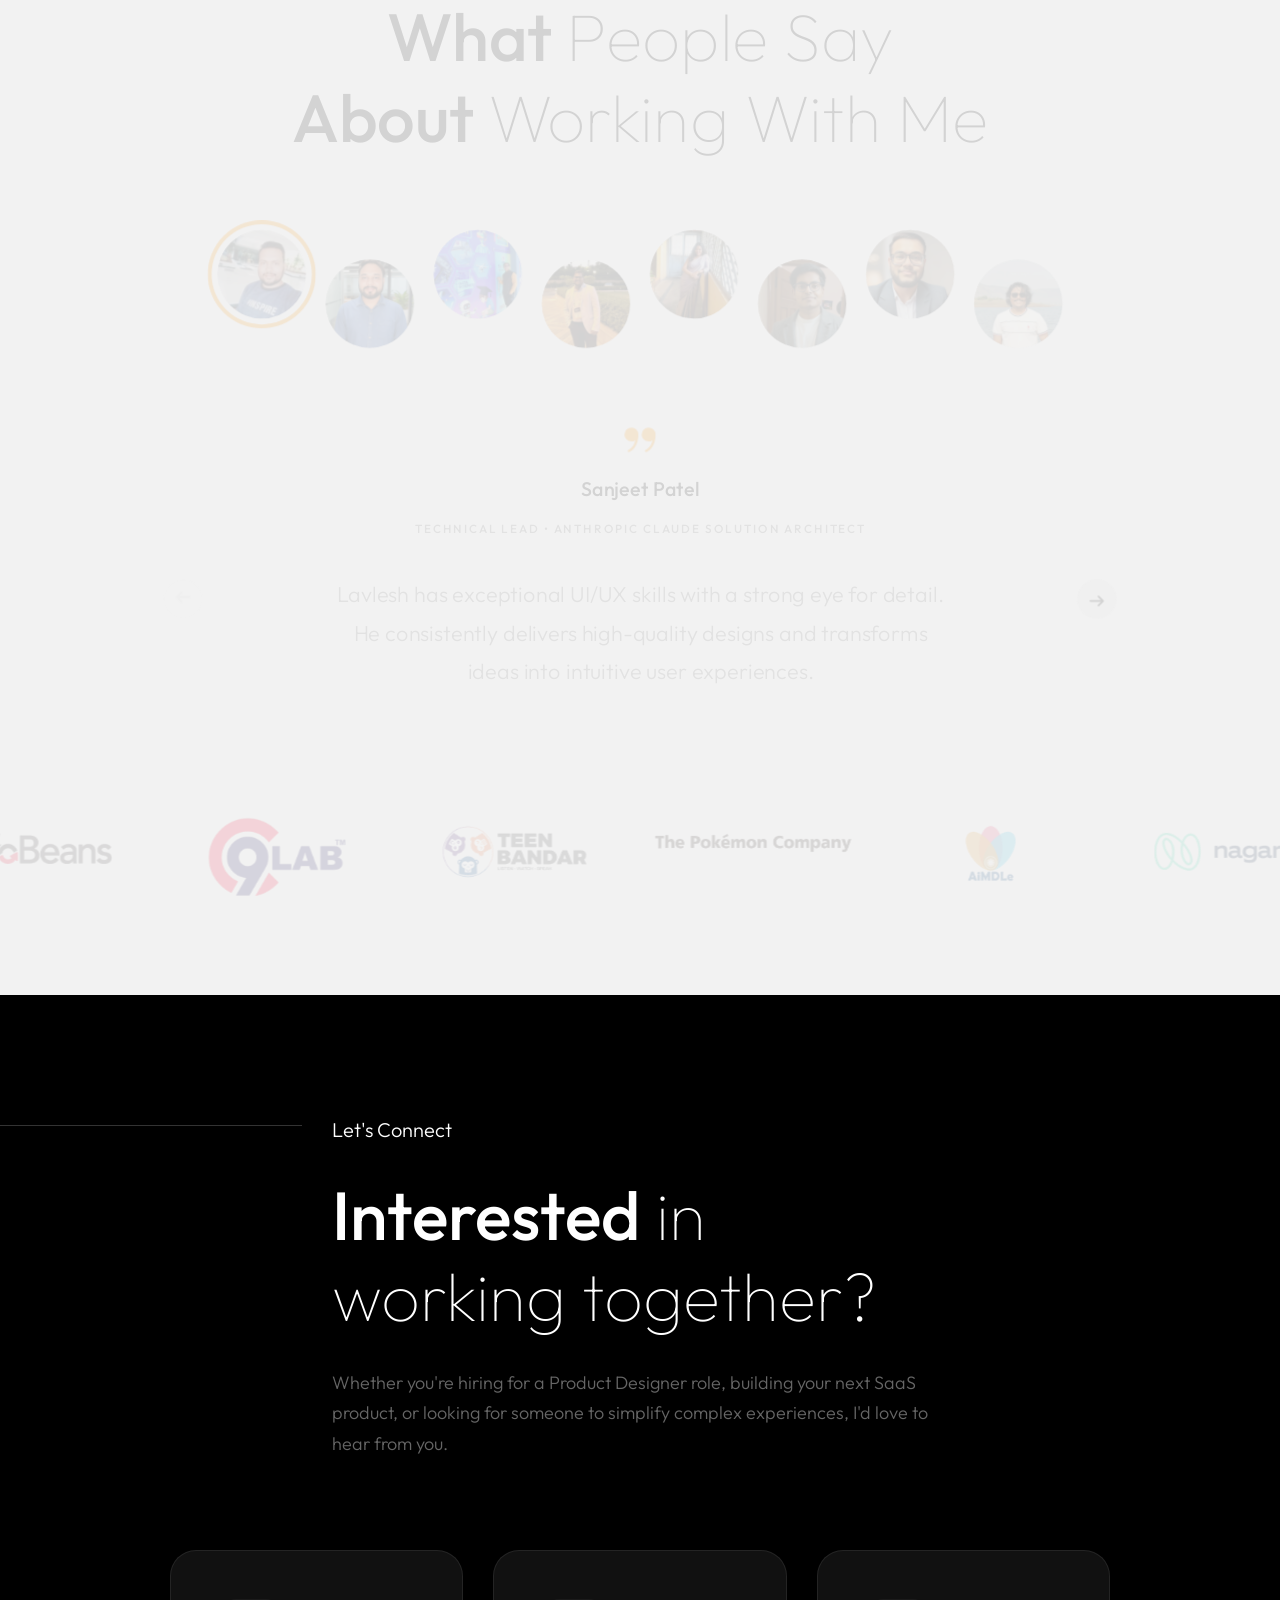
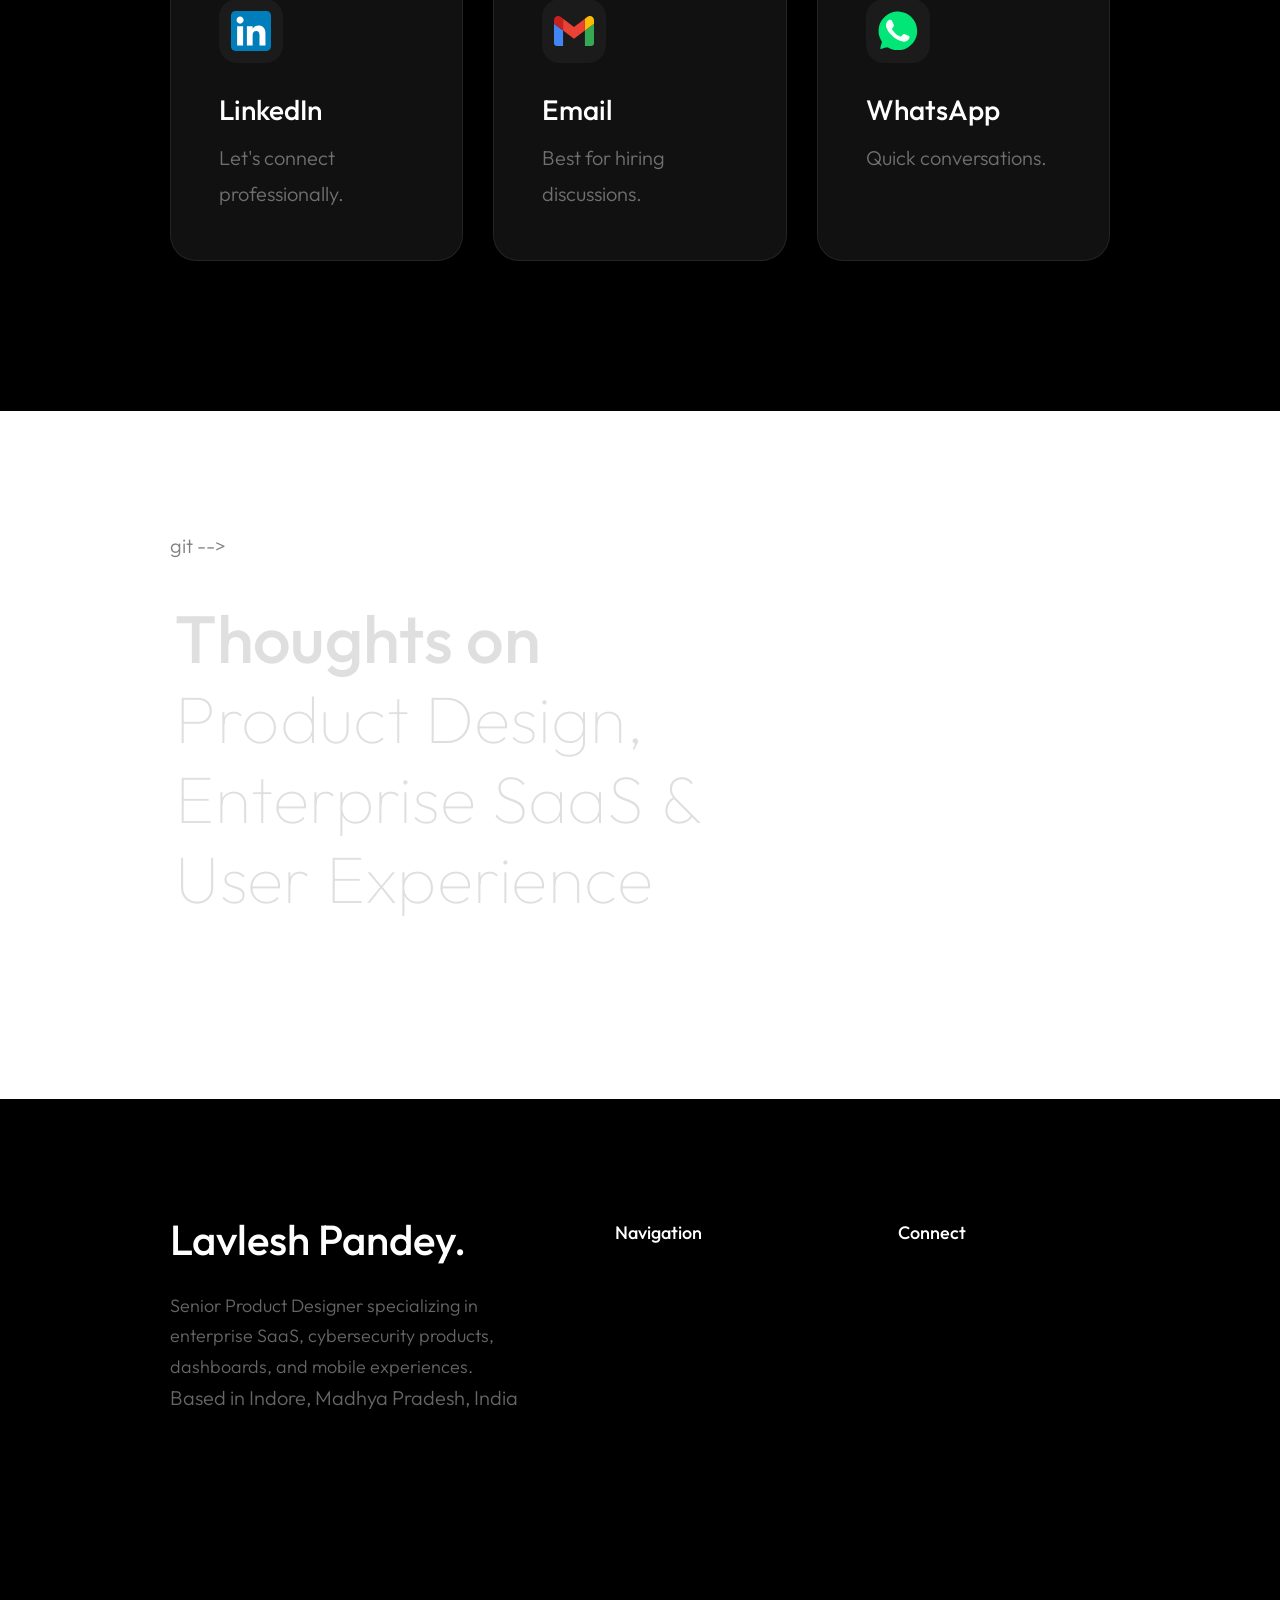
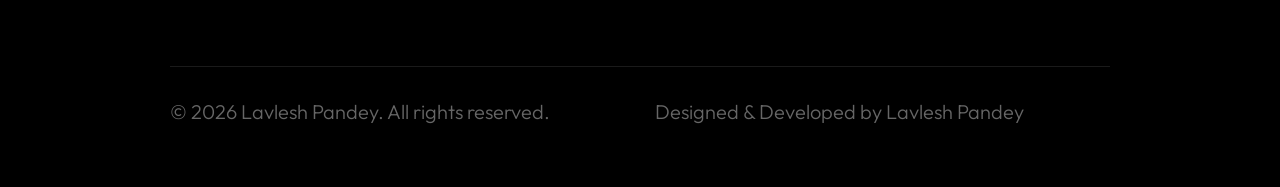
==== commit 8725e90e: "Update portfolio website" ====
--- a/index.html
+++ b/index.html
@@ -9,7 +9,7 @@
 
     <!-- Primary SEO -->
     <title>Lavlesh Pandey | Senior Product Designer</title>
-    <meta name="description" content="Lavlesh Pandey is a Senior Product Designer with 8+ years of experience designing enterprise SaaS products, cybersecurity platforms, dashboards, and mobile experiences.">
+    <meta name="description" content="Lavlesh Pandey is a Senior Product Designer with 5+ years of experience designing enterprise SaaS products, cybersecurity platforms, dashboards, and mobile experiences.">
     <meta name="author" content="Lavlesh Pandey">
     <!-- TODO: replace with the final production domain -->
     <link rel="canonical" href="https://www.lavleshpandey.in/">
@@ -18,7 +18,7 @@
     <!-- Open Graph -->
     <meta property="og:type" content="website">
     <meta property="og:title" content="Lavlesh Pandey | Senior Product Designer">
-    <meta property="og:description" content="Senior Product Designer with 8+ years of experience designing enterprise SaaS products, dashboards, and mobile experiences.">
+    <meta property="og:description" content="Senior Product Designer with 5+ years of experience designing enterprise SaaS products, dashboards, and mobile experiences.">
     <!-- TODO: replace with final production domain and OG image asset -->
     <meta property="og:url" content="https://www.lavleshpandey.in/">
     <meta property="og:image" content="img/og-image.jpg">
@@ -27,7 +27,7 @@
     <!-- Twitter -->
     <meta name="twitter:card" content="summary_large_image">
     <meta name="twitter:title" content="Lavlesh Pandey | Senior Product Designer">
-    <meta name="twitter:description" content="Senior Product Designer with 8+ years of experience designing enterprise SaaS products, dashboards, and mobile experiences.">
+    <meta name="twitter:description" content="Senior Product Designer with 5+ years of experience designing enterprise SaaS products, dashboards, and mobile experiences.">
     <meta name="twitter:image" content="img/og-image.jpg">
     <!-- TODO: add Twitter handle if available -->
     <!-- <meta name="twitter:site" content="@yourhandle"> -->
@@ -223,17 +223,18 @@
                                 <div class="row">
                                     <div class="col-md-7 col-lg-7">
 
-                                        <p class="hero-description mil-mb-60">Senior Product Designer with 8+ years of experience designing enterprise SaaS products, dashboards, and mobile experiences. I simplify complex workflows into intuitive user experiences.</p>
+                                        <p class="hero-description mil-mb-60">Senior Product Designer with 5+ years of experience designing enterprise SaaS products, dashboards, and mobile experiences. I simplify complex workflows into intuitive user experiences.</p>
 
                                     </div>
                                 </div>
 
-                                <a href="portfolio-1.html" class="mil-button mil-arrow-place mil-btn-space">
+                                <a href="projects.html" class="mil-button mil-arrow-place mil-btn-space">
                                     <span>See My Projects</span>
                                 </a>
 
-                                <a href="resume.pdf" target="_blank" rel="noopener" class="mil-link mil-muted mil-arrow-place">
-                                    <span>Download Resume</span>
+                                <a href="assets/pdf/Lavlesh_Pandey UI UX Designer Resume.pdf" download="Lavlesh-Pandey-Resume.pdf"  target="_blank" rel="noopener" class="mil-link mil-muted mil-arrow-place">
+                                    <span>Download 
+                                        Resume</span>
                                 </a>
 
                                 <div class="mil-circle-text">
@@ -267,7 +268,7 @@
 
                                 <div class="mil-mb-70">
                                     <h2 class="mil-up mil-mb-60">About <span class="mil-thin">Me</span></h2>
-                                    <p class="mil-up mil-mb-30">I'm Lavlesh Pandey, a Senior Product Designer with 8+ years of experience designing enterprise SaaS platforms, cybersecurity products, mobile applications, and digital experiences. I specialize in transforming complex business requirements into intuitive, scalable, and user-centered experiences that help both users and businesses succeed.</p>
+                                    <p class="mil-up mil-mb-30">I'm Lavlesh Pandey, a Senior Product Designer with 5+ years of experience designing enterprise SaaS platforms, cybersecurity products, mobile applications, and digital experiences. I specialize in transforming complex business requirements into intuitive, scalable, and user-centered experiences that help both users and businesses succeed.</p>
 
                                     <p class="mil-up mil-mb-60">Throughout my career, I've collaborated with product managers, engineers, and business stakeholders to take products from early discovery to final implementation. My work spans UX research, interaction design, design systems, prototyping, and developer handoff, with a strong focus on solving real-world problems through thoughtful product design.</p>
 
@@ -311,7 +312,7 @@
                                 <div class="row">
                                     <div class="col-lg-10">
 
-                                        <span class="mil-suptitle mil-light-soft mil-suptitle-right mil-up">Senior Product Designer with 8+ years of experience designing <br> enterprise SaaS, cybersecurity and mobile applications.</span>
+                                        <span class="mil-suptitle mil-light-soft mil-suptitle-right mil-up">Senior Product Designer with 5+ years of experience designing <br> enterprise SaaS, cybersecurity and mobile applications.</span>
 
                                     </div>
                                 </div>
@@ -660,7 +661,7 @@
                                 <div class="col-lg-4 mil-mb-30">
 
                                     <!-- TODO: replace with actual LinkedIn profile URL -->
-                                    <a href="#" class="mil-contact-card">
+                                    <a href="https://www.linkedin.com/in/lavleshpandey" data-no-swup class="mil-contact-card">
 
                                         <div class="mil-contact-icon">
                                             <img style="width: 40px;" src="img/icons/LinkedIn_icon.svg" alt="LinkedIn icon">
@@ -681,7 +682,7 @@
                                 <!-- Email -->
                                 <div class="col-lg-4 mil-mb-30">
 
-                                    <a href="mailto:hello@lavleshpandey.in" class="mil-contact-card">
+                                    <a href="mailto:lavleshpandey2024@gmail.com" data-no-swup class="mil-contact-card">
 
                                         <div class="mil-contact-icon">
                                             <img style="width: 40px;" src="img/icons/Gmail_icon_(2020).svg" alt="Email icon">
@@ -703,7 +704,7 @@
                                 <div class="col-lg-4 mil-mb-30">
 
                                     <!-- TODO: replace with actual WhatsApp number -->
-                                    <a href="https://wa.me/91XXXXXXXXXX" class="mil-contact-card">
+                                    <a href="https://wa.me/917000790745" data-no-swup class="mil-contact-card">
 
                                         <div class="mil-contact-icon">
                                             <img style="width: 40px;" src="img/icons/WhatsApp_Logo.svg" alt="WhatsApp icon">
@@ -738,9 +739,7 @@
 
                             <div class="col-lg-8 mil-mb-30">
 
-                                <!-- <span class="mil-suptitle mil-up mil-mb-20">
-                                    Insights
-                                </span> -->
+                               git  -->
 
                                 <h2 class="mil-up">
                                     Thoughts on <span class="mil-thin">Product Design, Enterprise SaaS & User Experience</span>
@@ -757,9 +756,7 @@
 
                                 <div class="mil-adaptive-right mil-up">
 
-                                    <a href="https://medium.com/@lavleshpandey2021" target="_blank" rel="noopener" class="mil-link mil-dark mil-arrow-place">
-                                        <span>View all on Medium</span>
-                                    </a>
+                                    <a href="https://medium.com/@lavleshpandey2021" target="_blank" rel="noopener noreferrer" data-no-swup class="mil-link mil-dark mil-arrow-place"> <span>View all on Medium</span> </a>
 
                                 </div>
 
@@ -841,26 +838,26 @@
 
                                         <li class="mil-up">
                                             <!-- TODO: replace with actual LinkedIn profile URL -->
-                                            <a href="#" class="mil-light-soft">
+                                            <a href="https://www.linkedin.com/in/lavleshpandey" data-no-swup class="mil-light-soft">
                                                 LinkedIn
                                             </a>
                                         </li>
 
                                         <li class="mil-up">
-                                            <a href="mailto:hello@lavleshpandey.in" class="mil-light-soft">
+                                            <a href="mailto:lavleshpandey2024@gmail.com" data-no-swup class="mil-light-soft">
                                                 Email
                                             </a>
                                         </li>
 
                                         <li class="mil-up">
-                                            <a href="resume.pdf" target="_blank" rel="noopener" class="mil-light-soft">
+                                            <a href="assets/pdf/Lavlesh_Pandey UI UX Designer Resume.pdf" download="Lavlesh-Pandey-Resume.pdf" rel="noopener" class="mil-light-soft">
                                                 Resume
                                             </a>
                                         </li>
 
                                         <li class="mil-up">
                                             <!-- TODO: replace with actual WhatsApp number -->
-                                            <a href="https://wa.me/91XXXXXXXXXX" class="mil-light-soft">
+                                            <a href="https://wa.me/917000790745" data-no-swup class="mil-light-soft">
                                                 WhatsApp
                                             </a>
                                         </li>
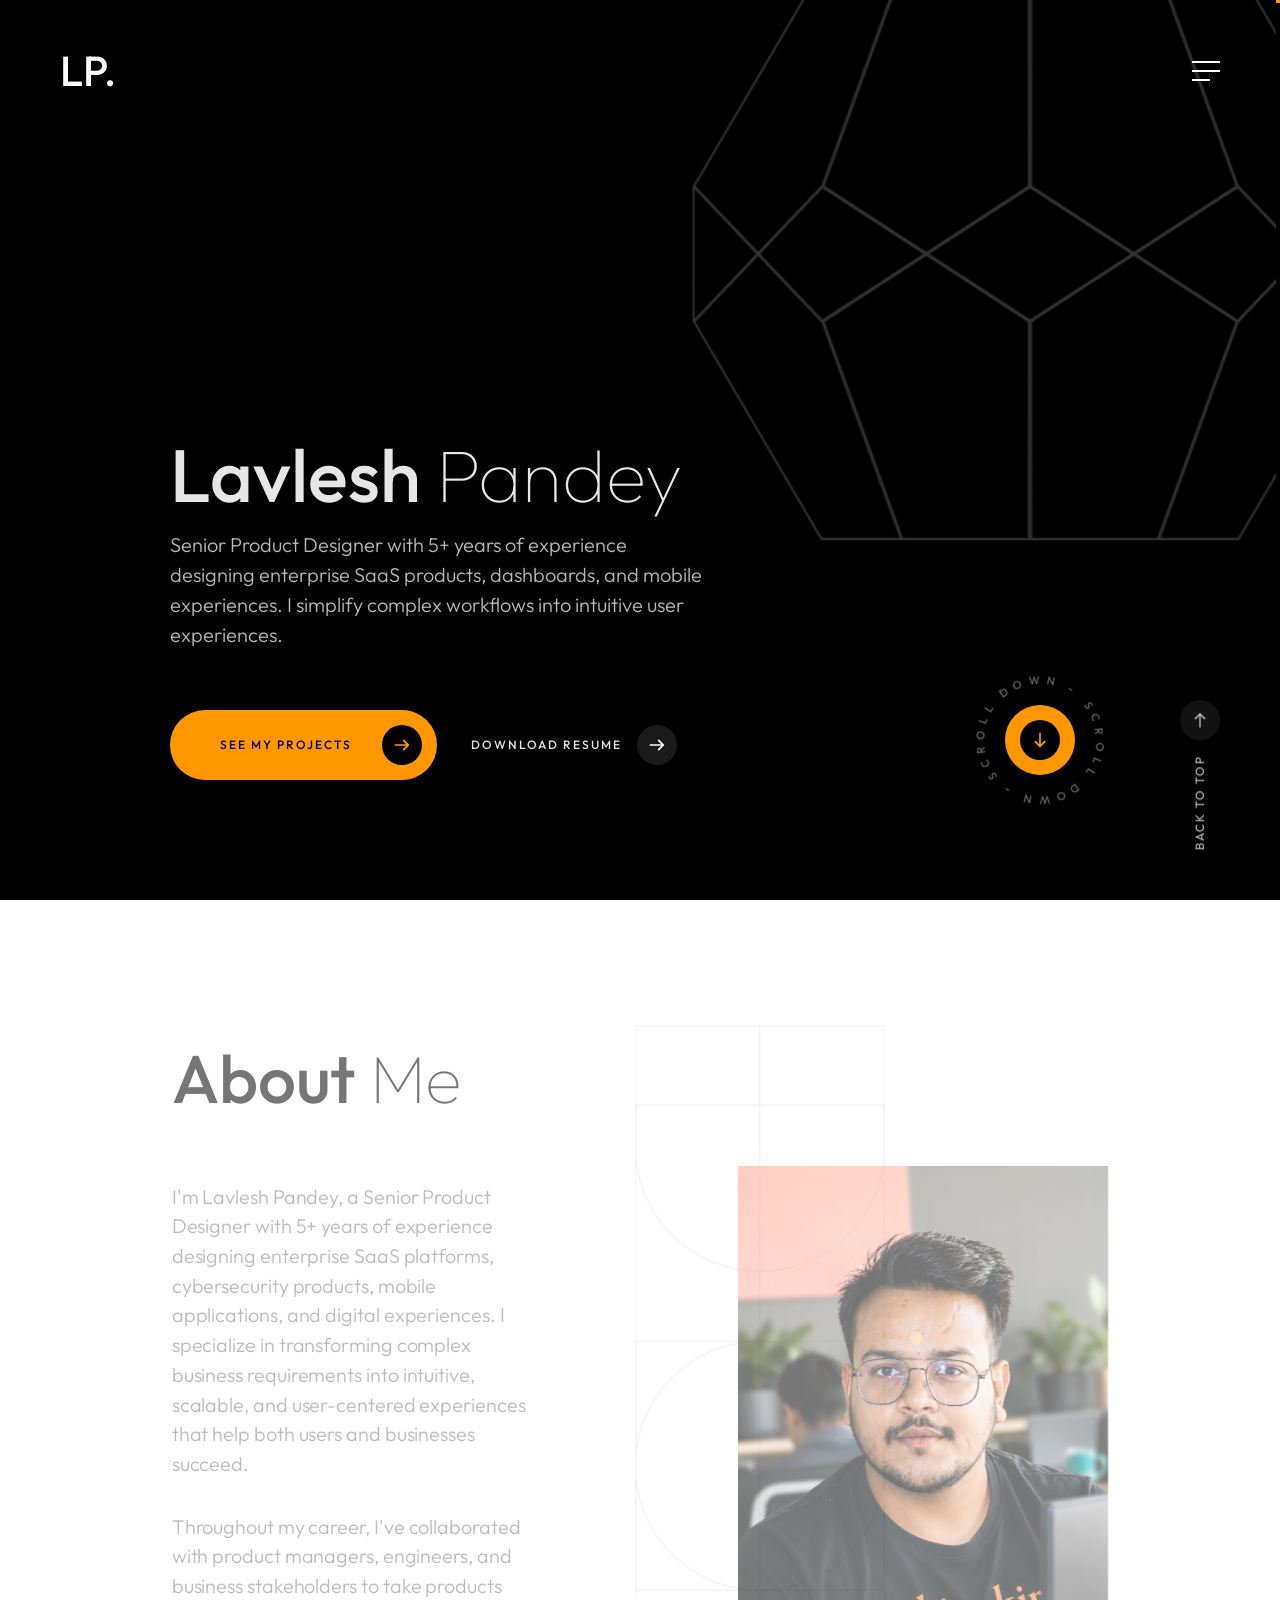
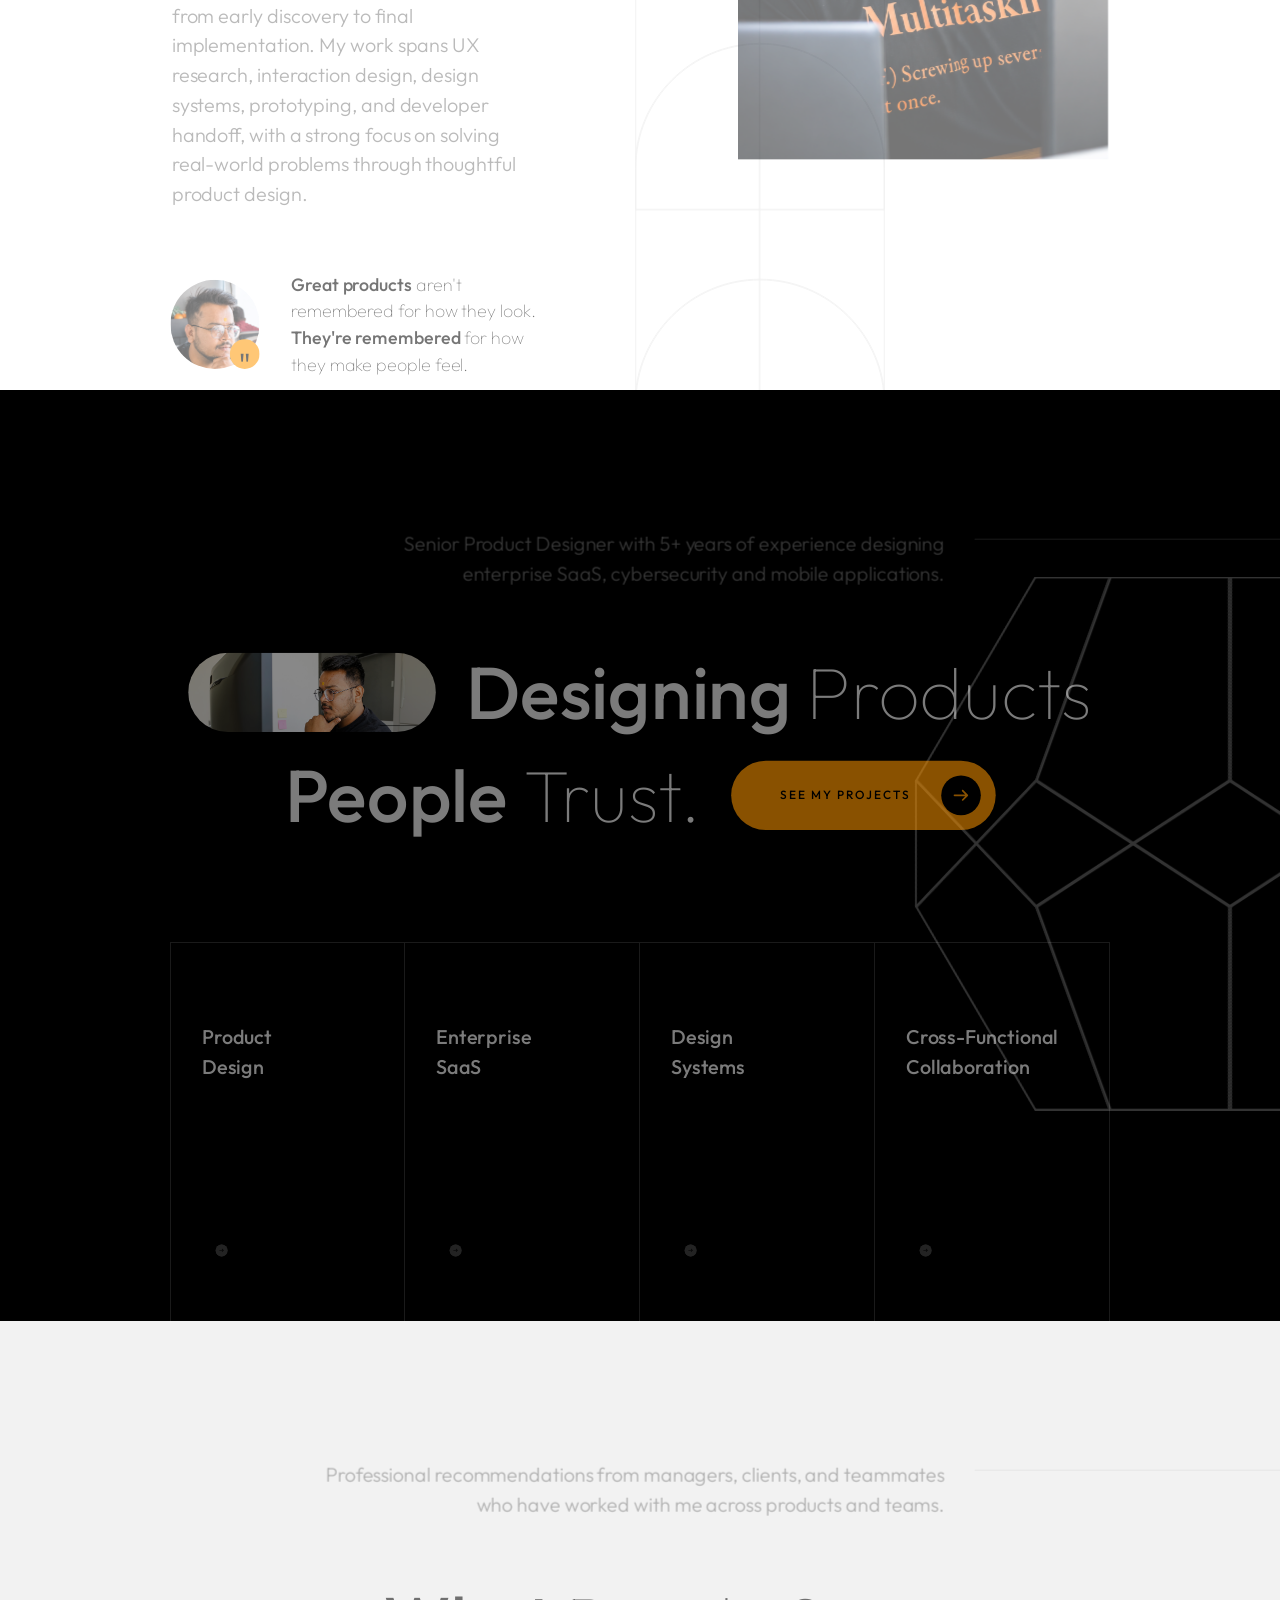
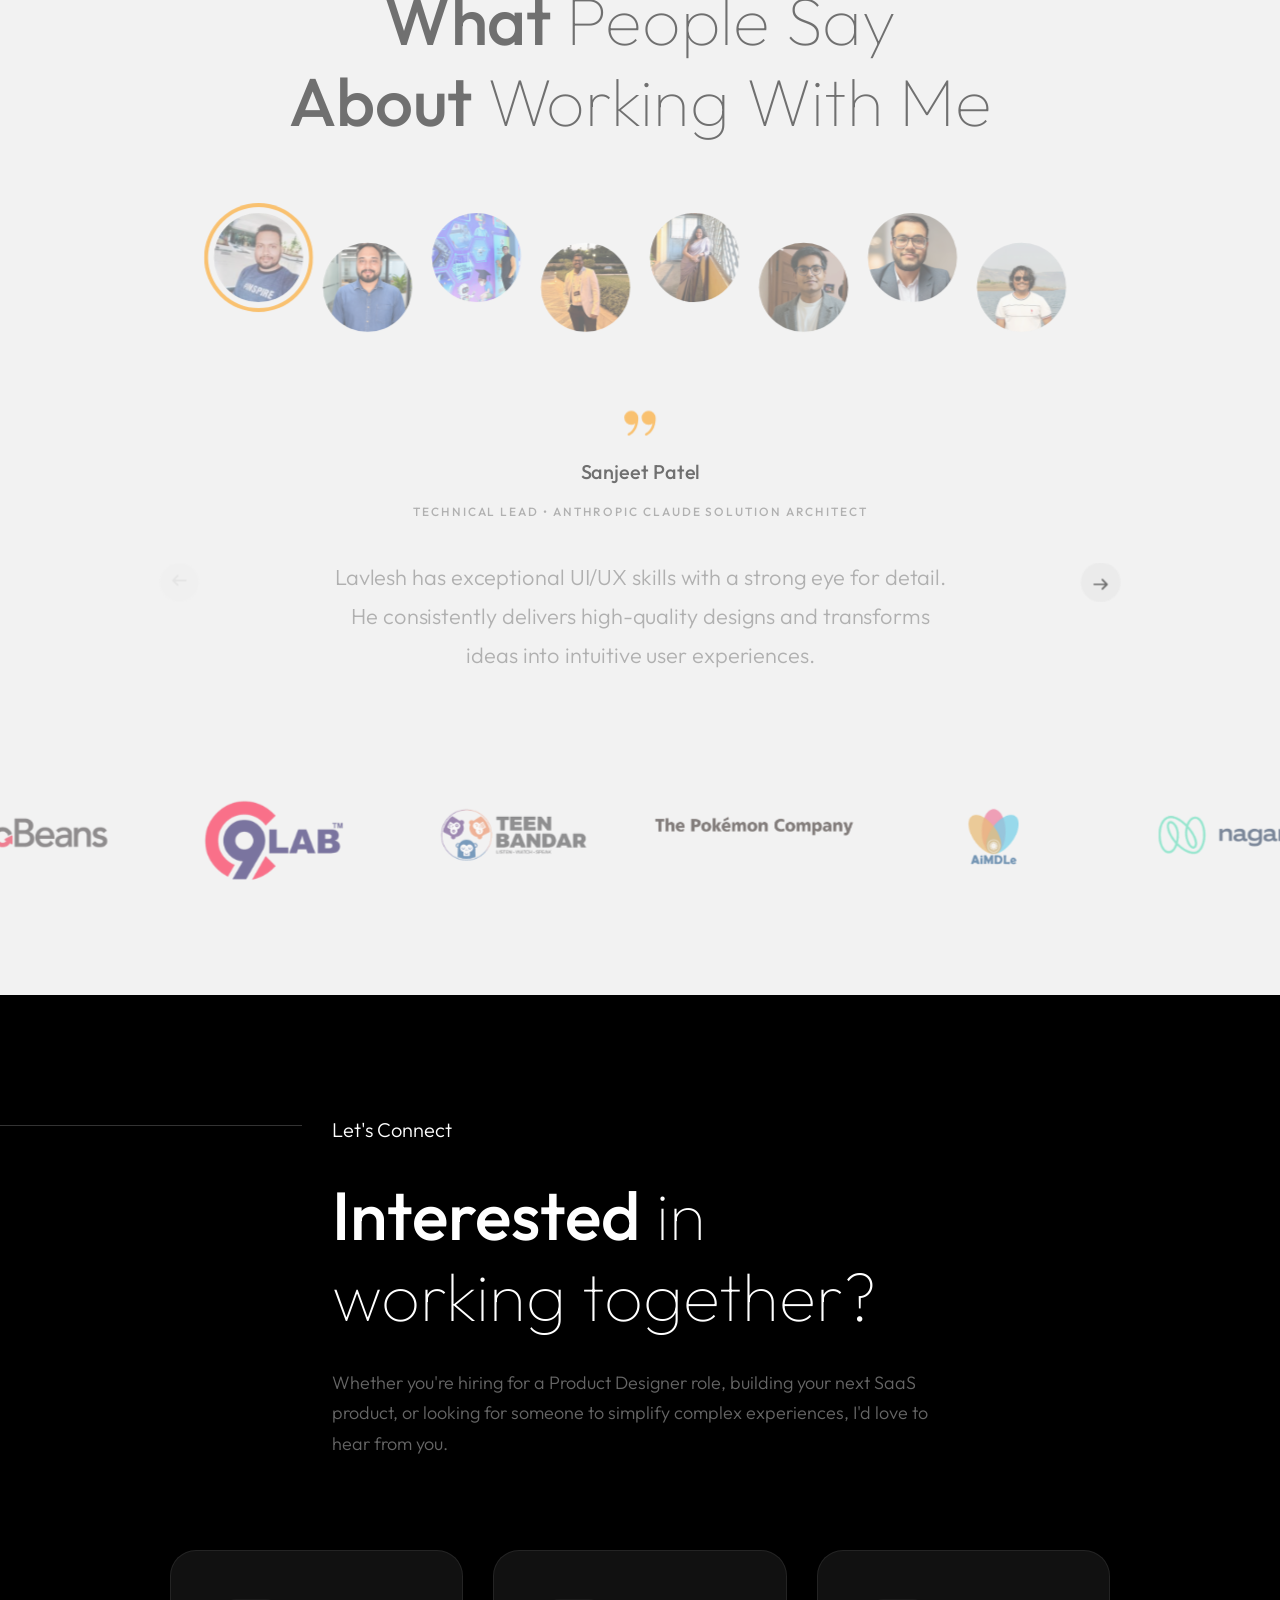
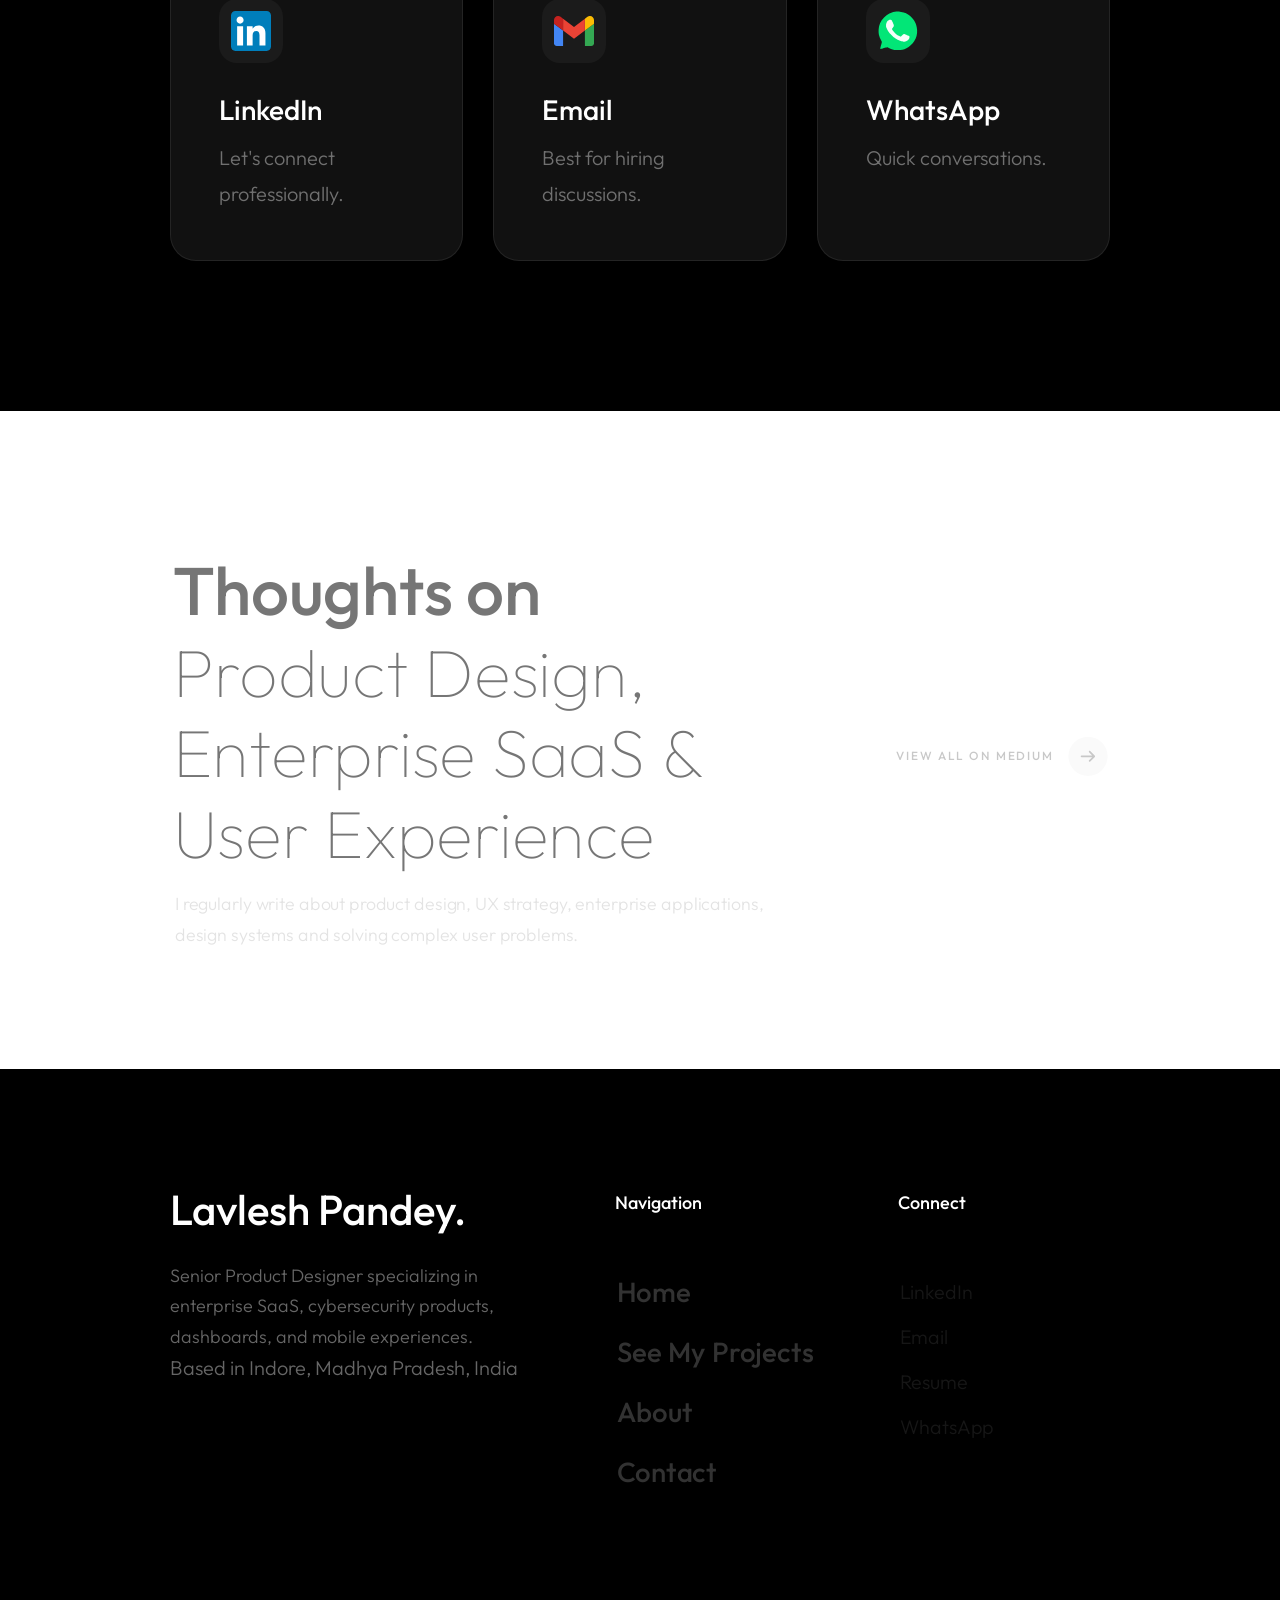
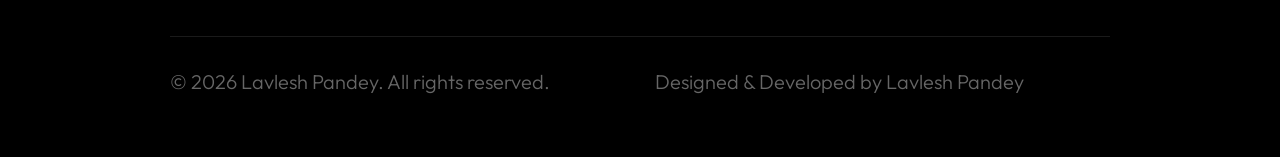
==== commit 13bc1f66: "Update C9Pharos case study portfolio" ====
--- a/index.html
+++ b/index.html
@@ -34,9 +34,10 @@
 
     <!-- Favicons -->
     <!-- TODO: replace with final favicon assets -->
-    <link rel="icon" type="image/x-icon" href="favicon.ico">
-    <link rel="apple-touch-icon" href="img/favicon/apple-touch-icon.png">
-
+   <link rel="icon" type="image/x-icon" href="favicon.ico">
+    <link rel="icon" type="image/png" sizes="32x32" href="favicon-32x32.png">
+    <link rel="icon" type="image/png" sizes="16x16" href="favicon-16x16.png">
+    <link rel="apple-touch-icon" sizes="180x180" href="apple-touch-icon.png">
     <!-- bootstrap grid css -->
     <link rel="stylesheet" href="css/plugins/bootstrap-grid.css">
     <!-- font awesome css -->
@@ -73,110 +74,69 @@
         </div>
         <!-- scrollbar progress end -->
 
-        <!-- menu -->
-        <div class="mil-menu-frame">
-            <!-- frame clone -->
-            <div class="mil-frame-top">
-                <a href="index.html" class="mil-logo">LP.</a>
-                <div class="mil-menu-btn" role="button" tabindex="0" aria-label="Open menu">
-                    <span></span>
+       <!-- Menu -->
+<div class="mil-menu-frame">
+
+    <!-- Frame Clone -->
+    <div class="mil-frame-top">
+        <a href="index.html" class="mil-logo">LP.</a>
+
+        <div class="mil-menu-btn" role="button" tabindex="0" aria-label="Open menu">
+            <span></span>
+        </div>
+    </div>
+
+    <div class="container">
+
+        <div class="mil-menu-content">
+
+            <div class="row justify-content-center">
+
+                <div class="col-lg-12">
+
+                    <nav class="mil-main-menu" id="swupMenu" aria-label="Primary Navigation">
+
+                        <ul>
+
+                            <li class="mil-up">
+                                                <a href="index.html">Home</a>
+                                            </li>
+
+                                            <li class="mil-up">
+                                                <a href="projects.html">See My Projects</a>
+                                            </li>
+
+                                            <li class="mil-up">
+                                                <a href="#about">About</a>
+                                            </li>
+
+                                            <li class="mil-up">
+                                                <a href="#contact">Contact</a>
+                                            </li>
+
+                            <li>
+                                <a href="assets/resume/Lavlesh-Pandey-Resume.pdf"
+                                   target="_blank"
+                                   download
+                                   data-no-swup>
+                                    Resume
+                                </a>
+                            </li>
+
+                        </ul>
+
+                    </nav>
+
                 </div>
+
             </div>
-            <!-- frame clone end -->
-            <div class="container">
-                <div class="mil-menu-content">
-                    <div class="row">
-                        <div class="col-xl-5">
-
-                            <nav class="mil-main-menu" id="swupMenu" aria-label="Primary">
-                                <ul>
-                                    <li class="mil-active">
-                                        <a href="#top">Homepage</a>
-                                    </li>
-                                    <li>
-                                        <a href="portfolio-1.html">Portfolio</a>
-                                    </li>
-                                    <li>
-                                        <a href="services.html">See What I Do</a>
-                                    </li>
-                                    <li class="mil-has-children">
-                                        <a href="#.">Newsletter</a>
-                                        <ul>
-                                            <li><a href="blog.html">Blog List</a></li>
-                                            <li><a href="publication.html">Publication</a></li>
-                                        </ul>
-                                    </li>
-                                    <li>
-                                        <a href="#contact">Contact</a>
-                                    </li>
-                                </ul>
-                            </nav>
-
-                        </div>
-                        <div class="col-xl-7">
-
-                            <div class="mil-menu-right-frame">
-                                <div class="mil-animation-in">
-                                    <div class="mil-animation-frame">
-                                        <div class="mil-animation mil-position-1 mil-scale" data-value-1="2" data-value-2="2"></div>
-                                    </div>
-                                </div>
-                                <div class="mil-menu-right">
-                                    <div class="row">
-                                        <div class="col-lg-8 mil-mb-60">
-
-                                            <h6 class="mil-muted mil-mb-30">Projects</h6>
-
-                                            <ul class="mil-menu-list">
-                                                <li><a href="project-1.html" class="mil-light-soft">Interior design studio</a></li>
-                                                <li><a href="project-2.html" class="mil-light-soft">Home Security Camera</a></li>
-                                                <li><a href="project-3.html" class="mil-light-soft">Kemia Honest Skincare</a></li>
-                                                <li><a href="project-4.html" class="mil-light-soft">Cascade of Lava</a></li>
-                                                <li><a href="project-5.html" class="mil-light-soft">Air Pro by Molekule</a></li>
-                                                <li><a href="project-6.html" class="mil-light-soft">Tony's Chocolonely</a></li>
-                                            </ul>
-
-                                        </div>
-                                        <div class="col-lg-4 mil-mb-60">
-
-                                            <h6 class="mil-muted mil-mb-30">Useful links</h6>
-
-                                            <ul class="mil-menu-list">
-                                                <li><a href="#." class="mil-light-soft">Privacy Policy</a></li>
-                                                <li><a href="#." class="mil-light-soft">Terms and conditions</a></li>
-                                                <li><a href="#." class="mil-light-soft">Cookie Policy</a></li>
-                                                <li><a href="#." class="mil-light-soft">Careers</a></li>
-                                            </ul>
-
-                                        </div>
-                                    </div>
-                                    <div class="mil-divider mil-mb-60"></div>
-                                    <div class="row justify-content-between">
-
-                                        <div class="col-lg-4 mil-mb-60">
-
-                                            <h6 class="mil-muted mil-mb-30">Canada</h6>
-
-                                            <p class="mil-light-soft mil-up">71 South Los Carneros Road, California <span class="mil-no-wrap">+51 174 705 812</span></p>
-
-                                        </div>
-                                        <div class="col-lg-4 mil-mb-60">
-
-                                            <h6 class="mil-muted mil-mb-30">Germany</h6>
-
-                                            <p class="mil-light-soft">Leehove 40, 2678 MC De Lier, Netherlands <span class="mil-no-wrap">+31 174 705 811</span></p>
-
-                                        </div>
-                                    </div>
-                                </div>
-                            </div>
-
-                        </div>
-                    </div>
-                </div>
-            </div>
+
         </div>
-        <!-- menu -->
+
+    </div>
+
+</div>
+<!-- Menu End -->
 
         <!-- curtain -->
         <div class="mil-curtain"></div>
@@ -739,7 +699,7 @@
 
                             <div class="col-lg-8 mil-mb-30">
 
-                               git  -->
+                            
 
                                 <h2 class="mil-up">
                                     Thoughts on <span class="mil-thin">Product Design, Enterprise SaaS & User Experience</span>
@@ -810,7 +770,7 @@
                                             </li>
 
                                             <li class="mil-up">
-                                                <a href="portfolio-1.html">See My Projects</a>
+                                                <a href="projects.html">See My Projects</a>
                                             </li>
 
                                             <li class="mil-up">
--- a/css/style.css
+++ b/css/style.css
@@ -4339,4 +4339,18 @@
 
     }
 
+}
+
+.c9-case-image{
+    position:relative;
+    overflow:hidden;
+    border-radius:20px;
+}
+
+.c9-case-image img{
+    display:block;
+    width:100%;
+    height:auto;
+    object-fit:contain;
+    max-width:100%;
 }
